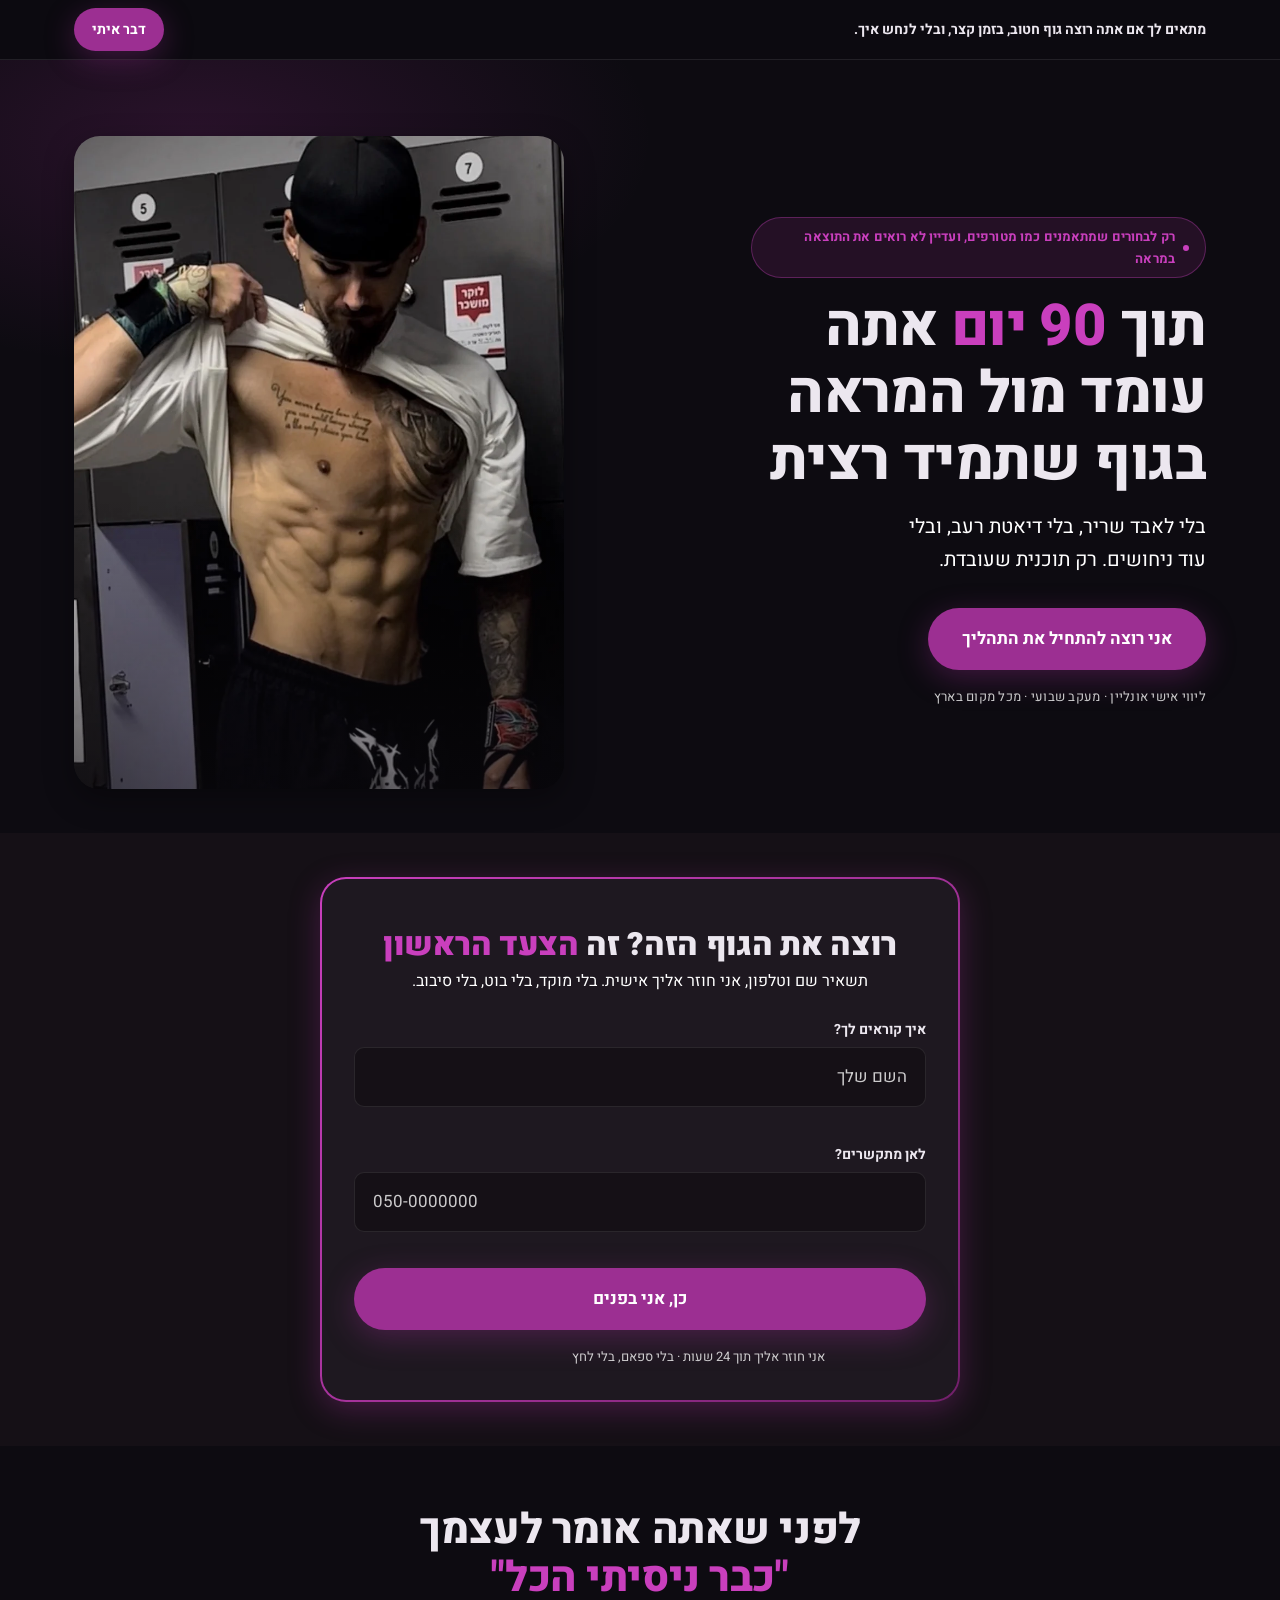
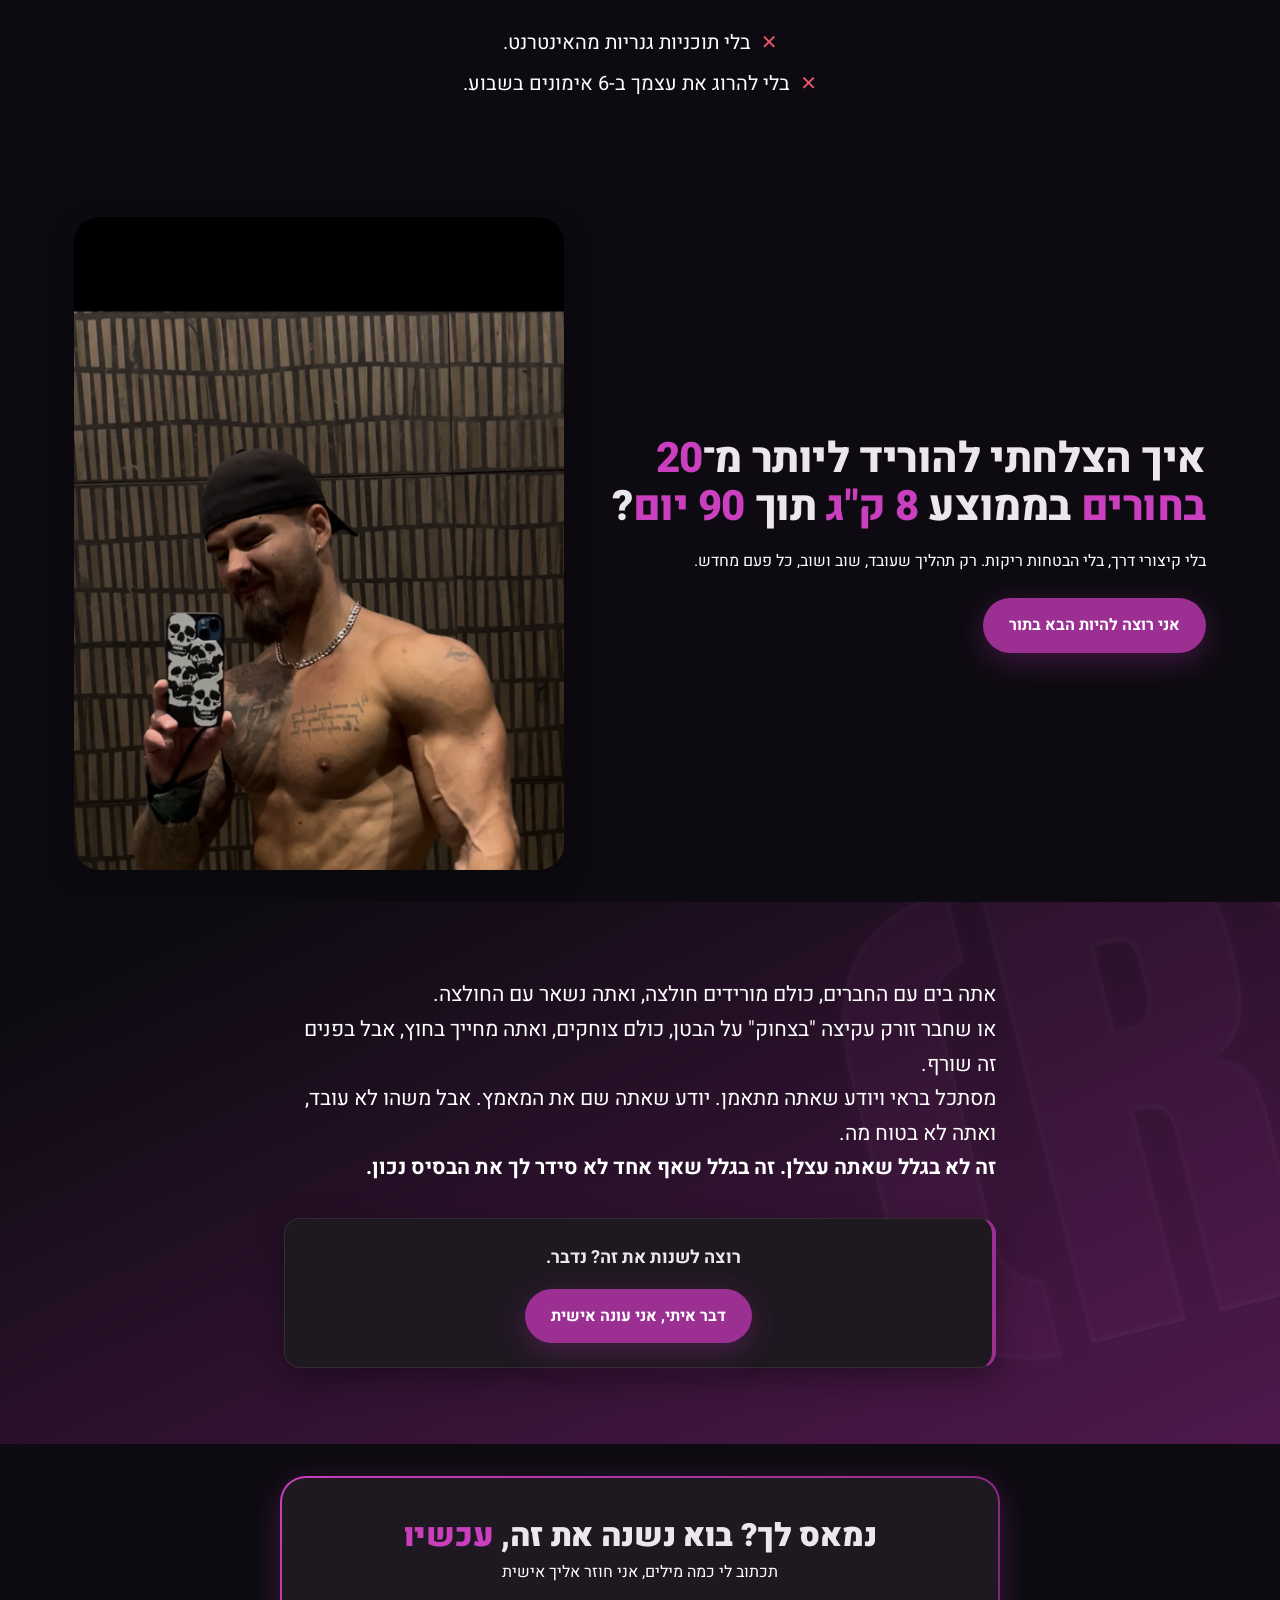
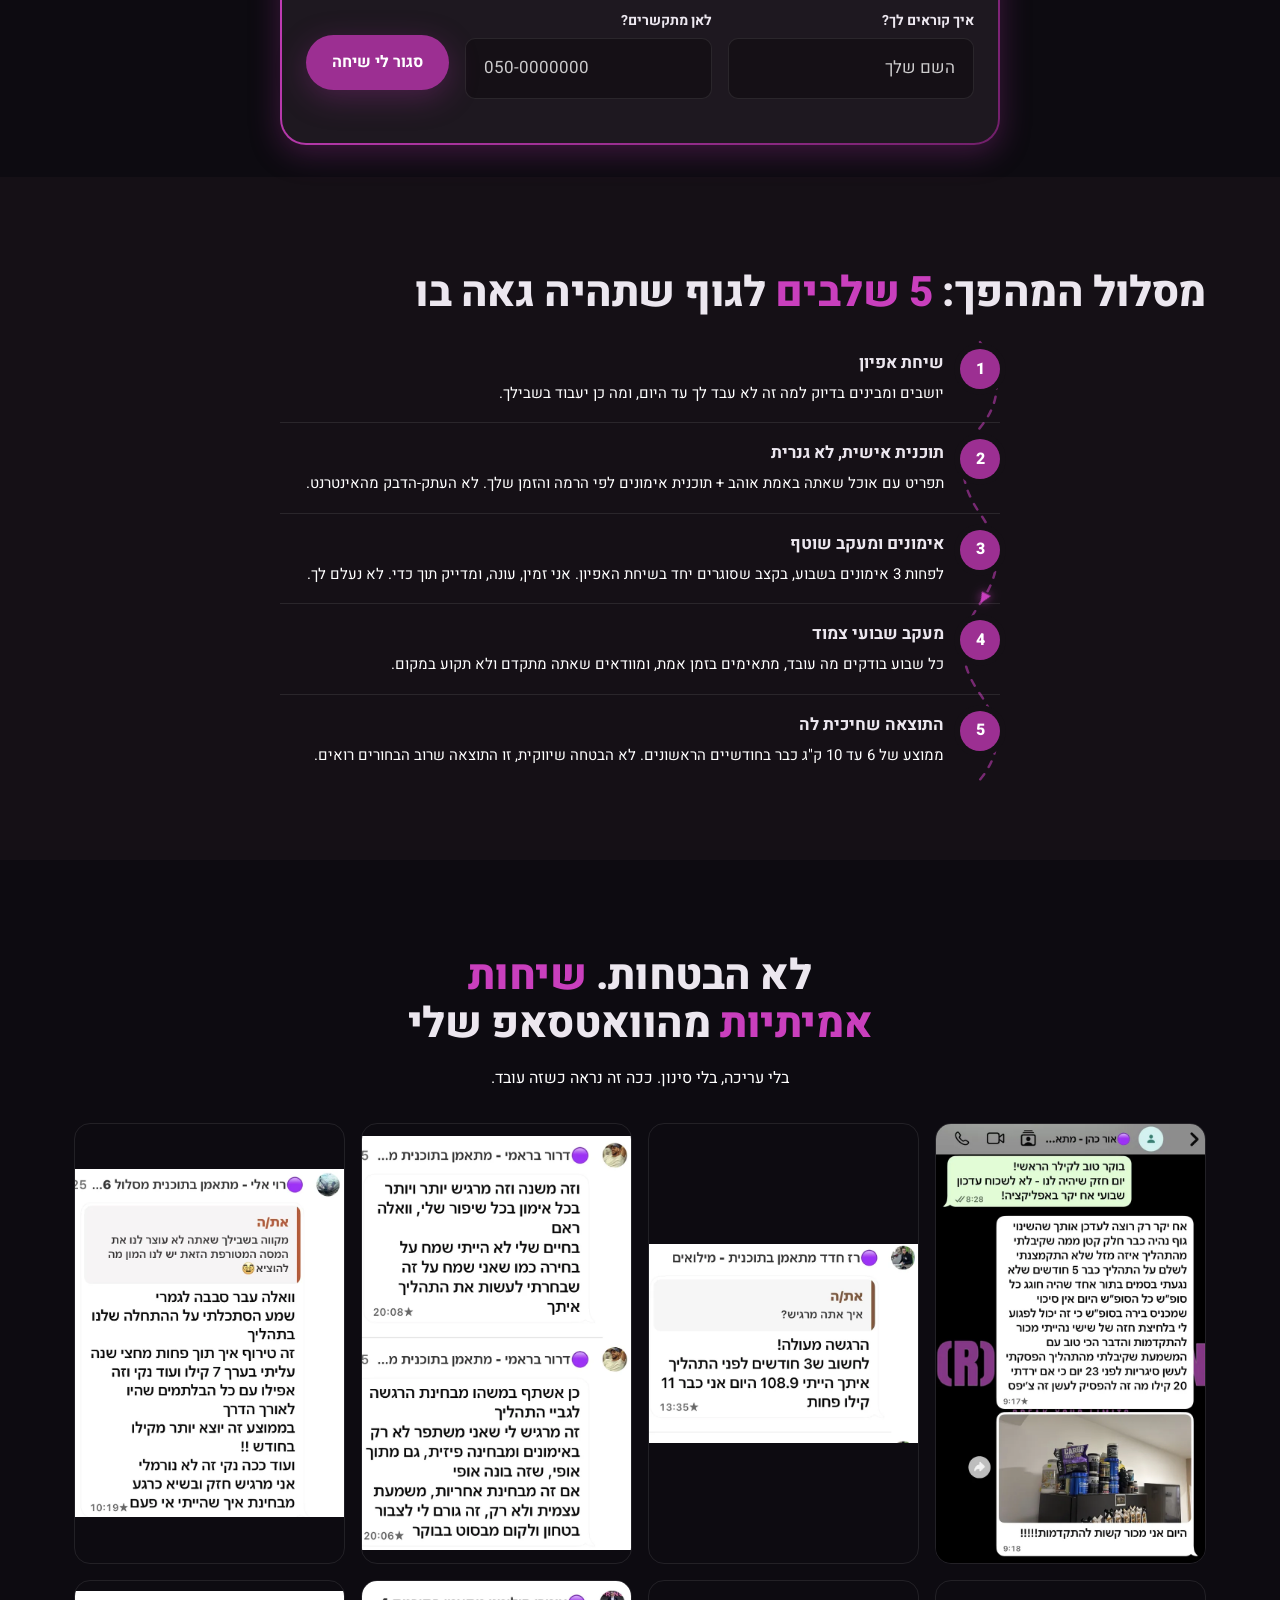
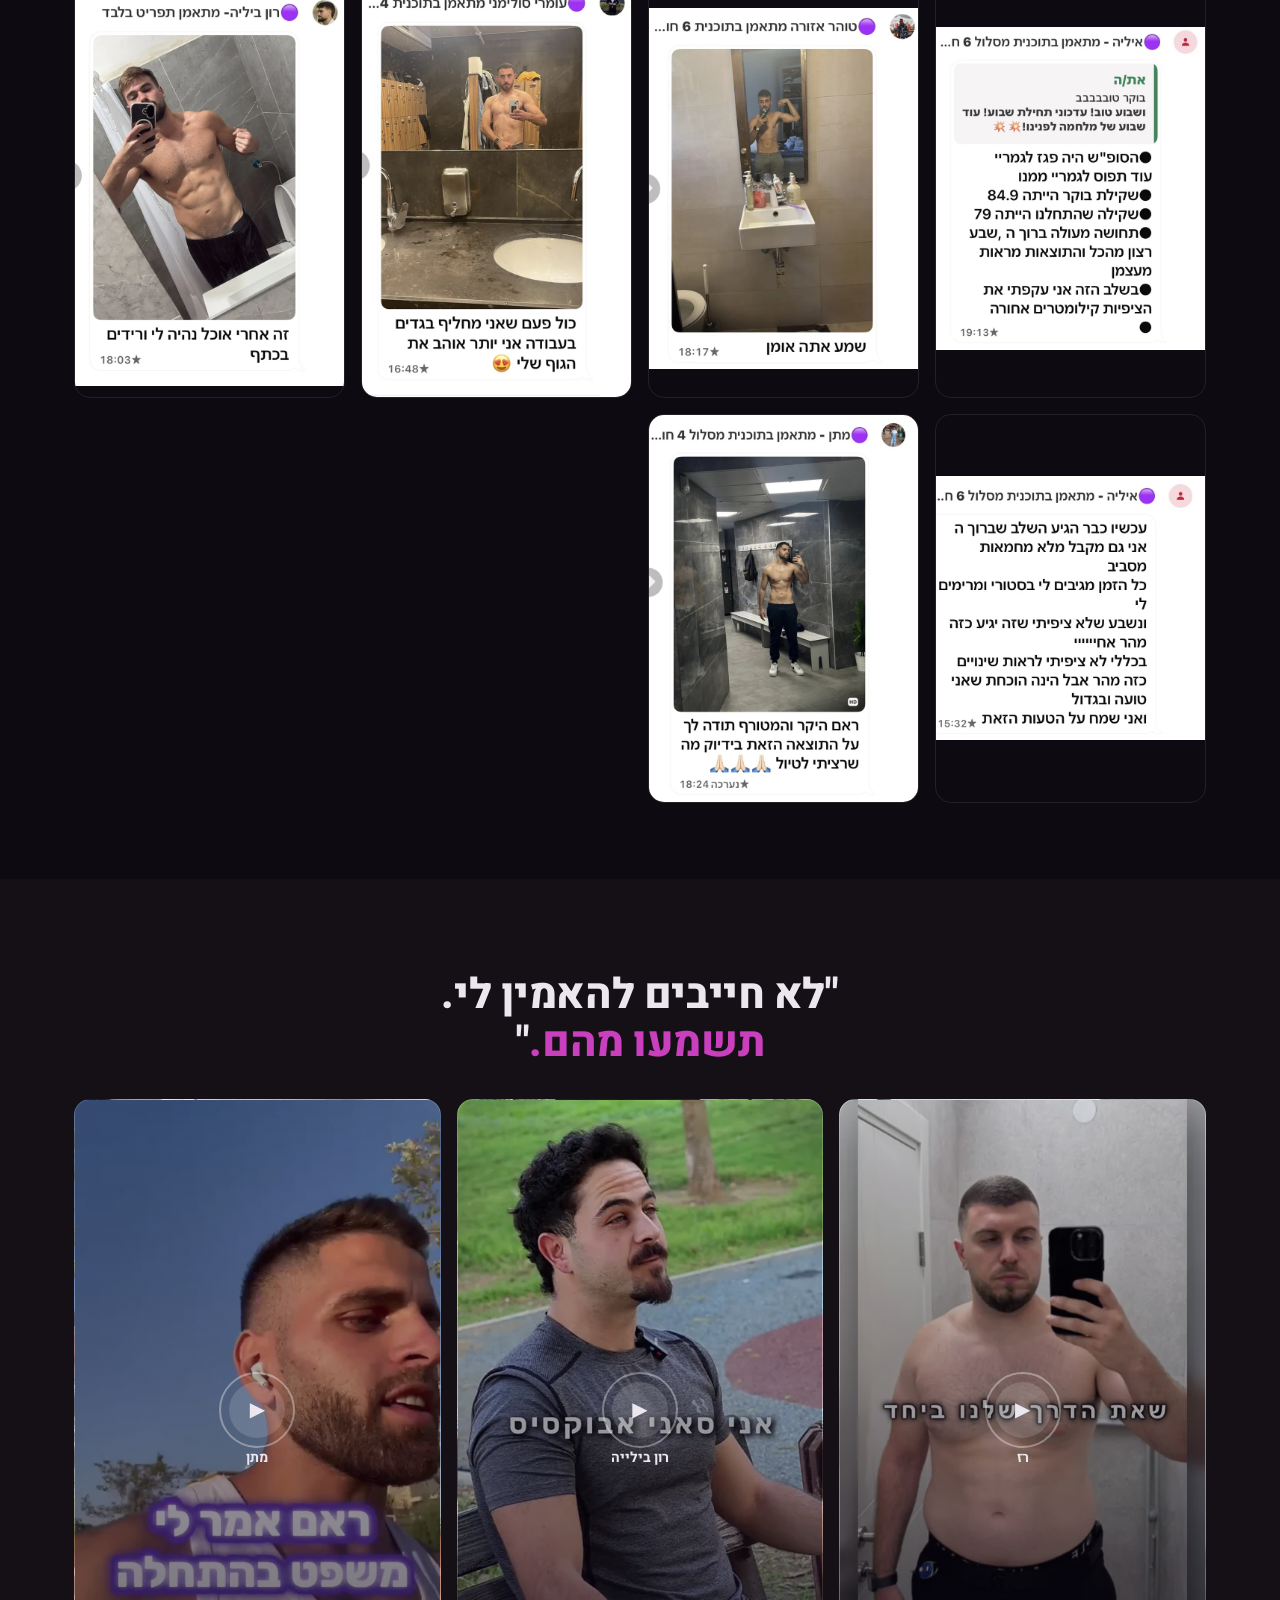
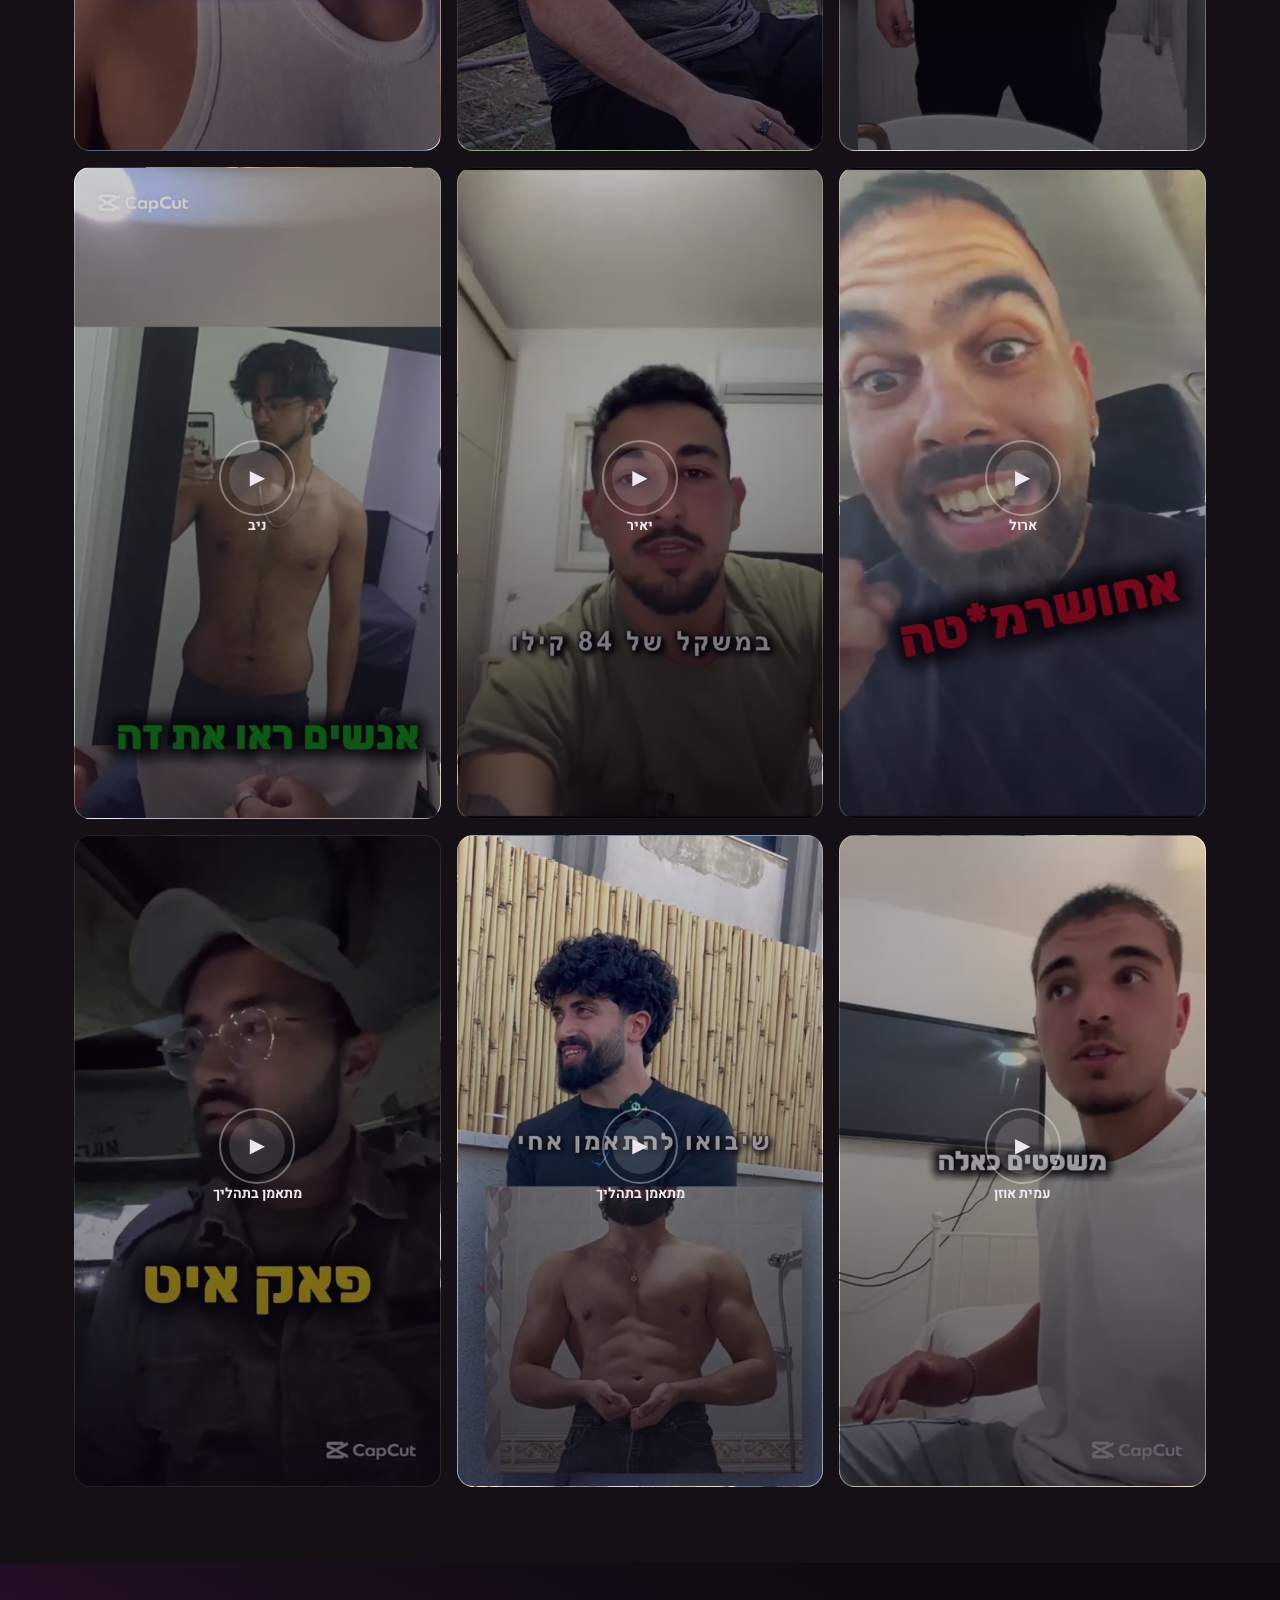
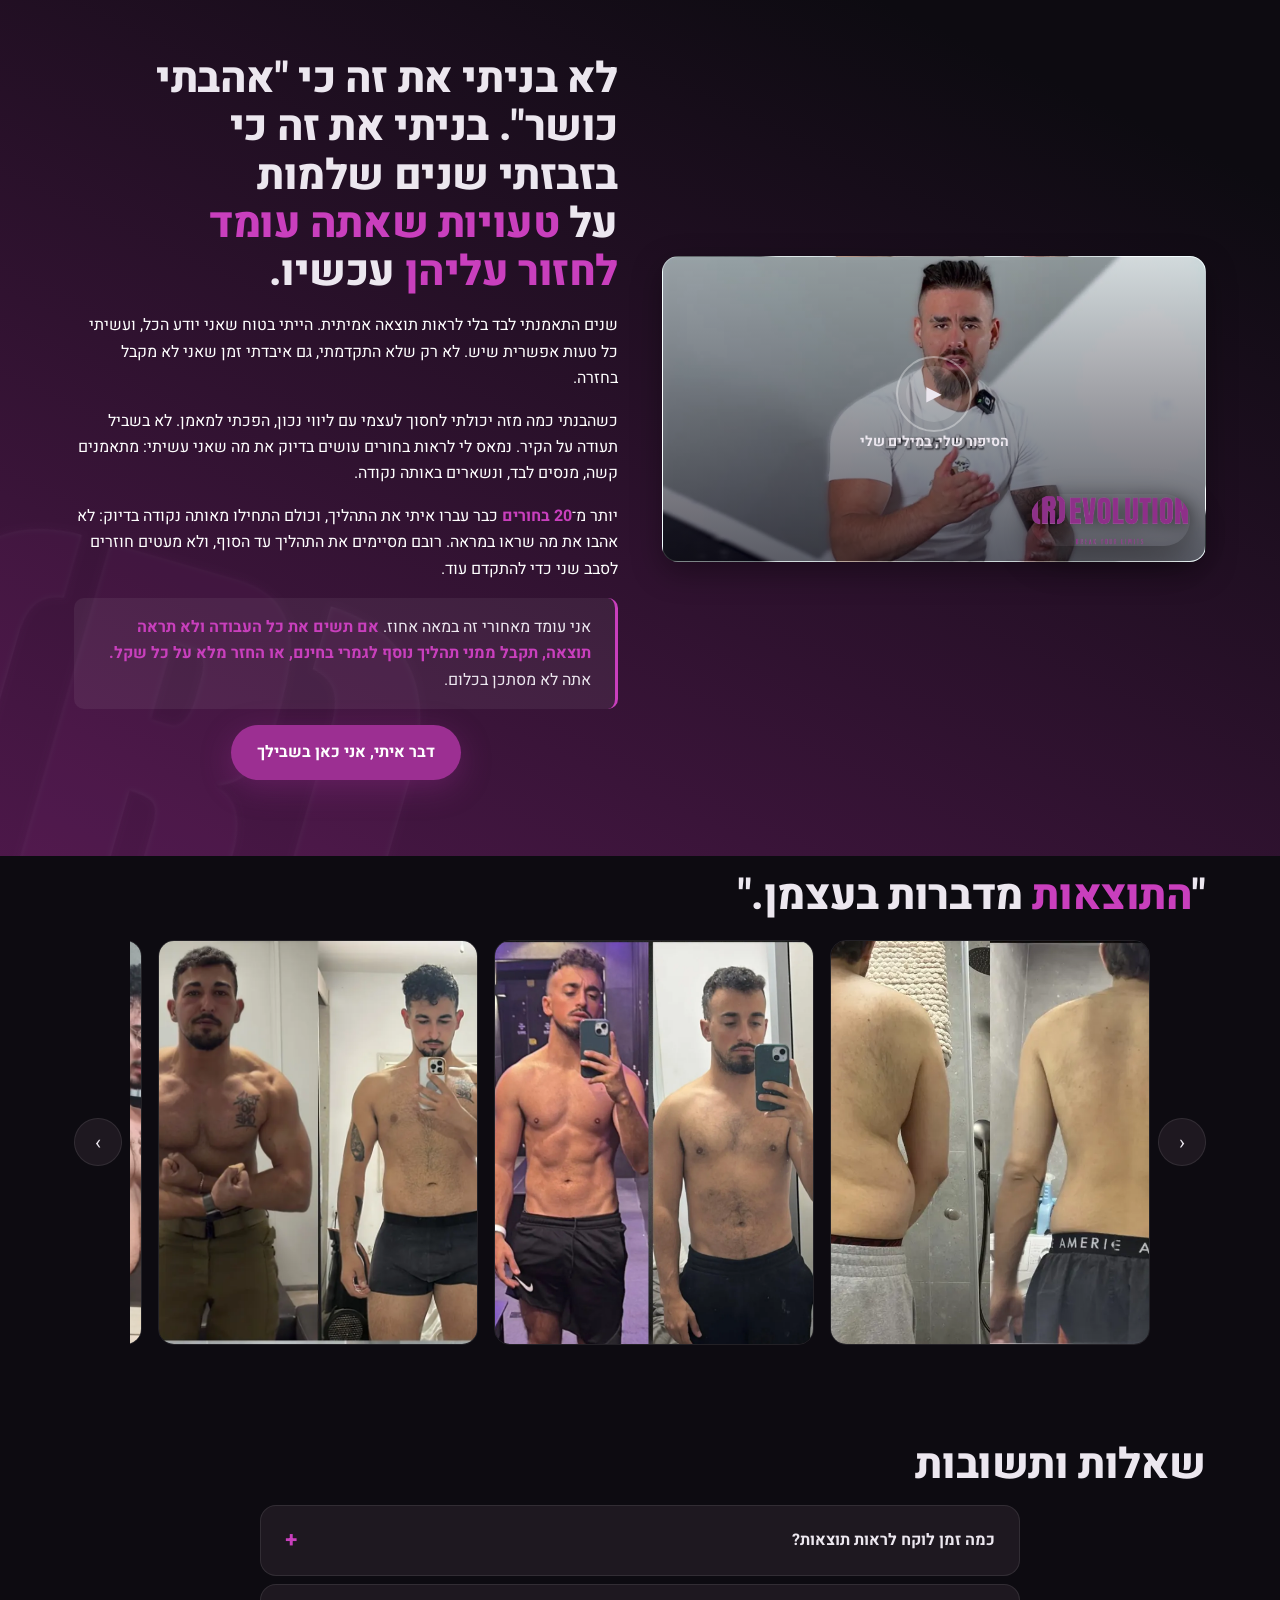
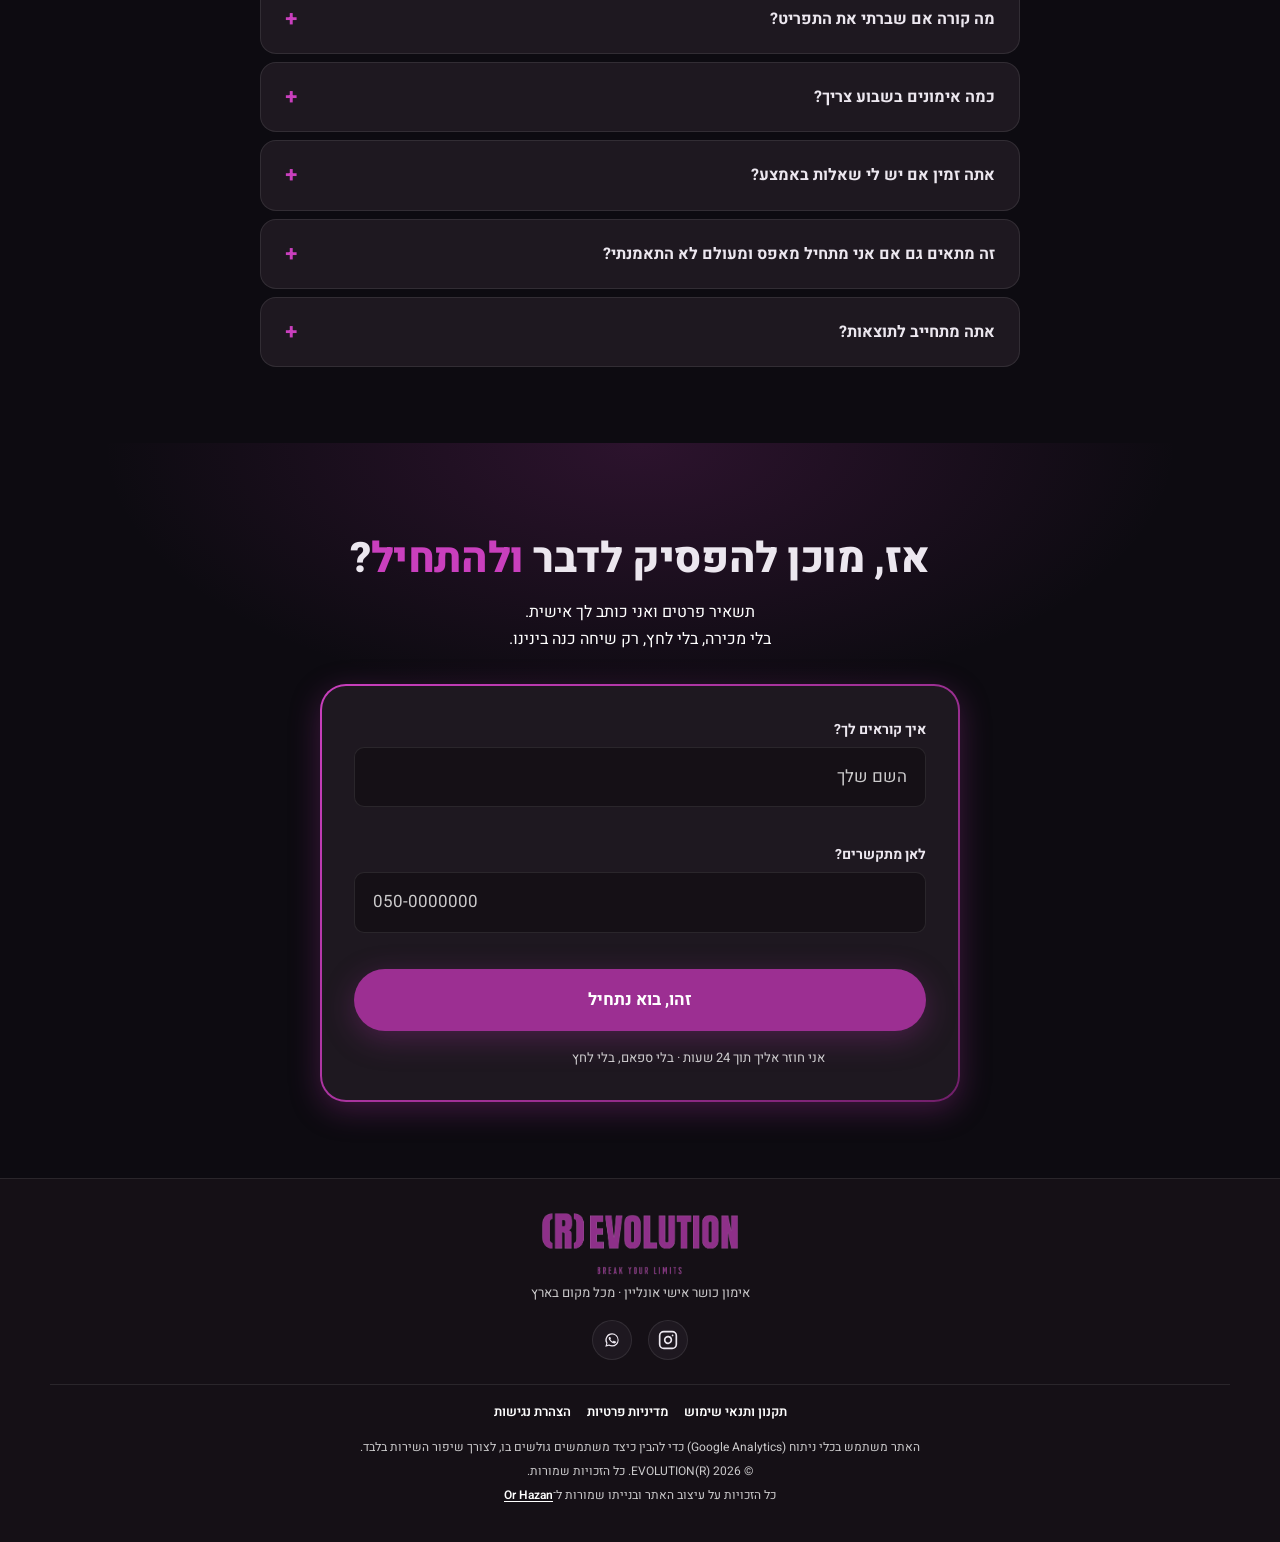
==== index.html @ ac5b2849 "Round 3: fix hero mobile order, de-AI button copy, snake animation - Hero: reverted to headline+bann" ====
<!DOCTYPE html>
<html lang="he" dir="rtl">
<head>
<meta charset="UTF-8">
<script>
  // Some browsers restore the previous scroll position on reload/back-
  // forward navigation, which reads as "the page jumps down on its own"
  // on a long single-page site. Run before first paint so it never
  // becomes visible, and only when there's no intentional #hash.
  if ("scrollRestoration" in history) { history.scrollRestoration = "manual"; }
  if (!location.hash) { window.scrollTo(0, 0); }
</script>
<meta name="viewport" content="width=device-width, initial-scale=1.0">
<title>מאמן כושר אישי אונליין עם ראם | (R)EVOLUTION</title>
<meta name="description" content="תהליך חיטוב אישי תוך 90 יום, אונליין מכל מקום בארץ. בלי דיאטת רעב ובלי לנחש מה לעשות. ליווי שבועי צמוד ומעקב אישי. קבע שיחת היכרות קצרה, בלי עלות.">
<meta name="robots" content="index, follow">
<meta name="theme-color" content="#120f16">

<!-- Open Graph -->
<meta property="og:type" content="website">
<meta property="og:locale" content="he_IL">
<meta property="og:title" content="מאמן כושר אישי אונליין עם ראם | (R)EVOLUTION">
<meta property="og:description" content="תהליך חיטוב אישי תוך 90 יום, בלי לאבד שריר, בלי דיאטת רעב, ובלי לנחש. ליווי שבועי צמוד מכל מקום בארץ.">
<meta property="og:image" content="assets/optimized/og-share.jpg">
<meta name="twitter:card" content="summary_large_image">

<!-- Favicons -->
<link rel="icon" type="image/png" sizes="32x32" href="assets/optimized/icons/favicon-32.png">
<link rel="icon" type="image/png" sizes="16x16" href="assets/optimized/icons/favicon-16.png">
<link rel="apple-touch-icon" sizes="180x180" href="assets/optimized/icons/apple-touch-icon.png">
<link rel="manifest" href="site.webmanifest">

<!-- Fonts -->
<link rel="preconnect" href="https://fonts.googleapis.com">
<link rel="preconnect" href="https://fonts.gstatic.com" crossorigin>
<link href="https://fonts.googleapis.com/css2?family=Heebo:wght@400;500;600;700;800;900&display=swap" rel="stylesheet">

<link rel="preload" as="image" href="assets/optimized/portraits/hero-ram.webp">
<link rel="stylesheet" href="css/style.css">

<!-- Structured data -->
<script type="application/ld+json">
{
  "@context": "https://schema.org",
  "@type": "Service",
  "serviceType": "אימון כושר אישי אונליין",
  "name": "(R)EVOLUTION · Break Your Limits",
  "description": "תהליך אימון וחיטוב אישי אונליין עם ראם. תוכנית תזונה ואימונים מותאמת אישית, מעקב שבועי, ליווי צמוד.",
  "areaServed": "IL",
  "provider": {
    "@type": "Person",
    "name": "ראם",
    "sameAs": "https://instagram.com/yourcoach.reem"
  }
}
</script>
</head>
<body>
<a href="#main" class="skip-link">דלג לתוכן הראשי</a>

<!-- ============ HEADER ============ -->
<header class="site-header" id="top">
  <div class="wrap header-row">
    <p class="header-banner">מתאים לך אם אתה רוצה גוף חטוב, בזמן קצר, ובלי לנחש איך.</p>
    <a href="#lead-form-hero" class="btn btn-accent btn-sm js-cta-scroll">דבר איתי</a>
  </div>
</header>

<main id="main">

  <!-- ============ 1+2. HERO ============ -->
  <section class="hero">
    <div class="wrap hero-grid">
      <div class="hero-copy reveal">
        <p class="hero-banner"><span class="hero-banner-dot" aria-hidden="true"></span>רק לבחורים שמתאמנים כמו מטורפים, ועדיין לא רואים את התוצאה במראה</p>
        <h1 class="hero-title">תוך <span class="accent-text">90 יום</span> אתה עומד מול המראה בגוף שתמיד רצית</h1>
        <p class="hero-sub">בלי לאבד שריר, בלי דיאטת רעב, ובלי עוד ניחושים. רק תוכנית שעובדת.</p>
        <div class="hero-actions">
          <a href="#lead-form-hero" class="btn btn-accent btn-lg js-cta-scroll">אני רוצה להתחיל את התהליך</a>
        </div>
        <p class="hero-trust">ליווי אישי אונליין · מעקב שבועי · מכל מקום בארץ</p>
      </div>
      <div class="hero-media reveal">
        <img src="assets/optimized/portraits/hero-ram.webp" width="1170" height="1193" alt="ראם, מאמן כושר אישי, עומד בביטחון בחדר הלבשה של חדר כושר" fetchpriority="high">
      </div>
    </div>
  </section>

  <!-- CTA FORM #1 — right after the headline -->
  <section class="cta-form-section" id="lead-form-hero-wrap">
    <div class="wrap">
      <form class="lead-form reveal" id="lead-form-hero" novalidate>
        <div class="lead-form-head">
          <h2>רוצה את הגוף הזה? זה <span class="accent-text">הצעד הראשון</span></h2>
          <p>תשאיר שם וטלפון, אני חוזר אליך אישית. בלי מוקד, בלי בוט, בלי סיבוב.</p>
        </div>
        <div class="lead-form-fields">
          <div class="field">
            <label for="name-hero">איך קוראים לך?</label>
            <input id="name-hero" name="name" type="text" autocomplete="name" placeholder="השם שלך" required>
            <span class="field-error" aria-live="polite"></span>
          </div>
          <div class="field">
            <label for="phone-hero">לאן מתקשרים?</label>
            <input id="phone-hero" name="phone" type="tel" inputmode="numeric" autocomplete="tel" placeholder="050-0000000" required>
            <span class="field-error" aria-live="polite"></span>
          </div>
          <button type="submit" class="btn btn-accent btn-lg btn-block">
            <span class="btn-label">כן, אני בפנים</span>
          </button>
        </div>
        <p class="lead-form-note">אני חוזר אליך תוך 24 שעות · בלי ספאם, בלי לחץ</p>
        <p class="lead-form-success" role="status" aria-live="polite" hidden>קיבלתי! נפתח לך וואטסאפ כדי לסגור פרטים אחרונים 🙌</p>
      </form>
    </div>
  </section>

  <!-- ============ 3. BELIEF BREAK ============ -->
  <section class="belief-break">
    <div class="wrap">
      <h2 class="reveal">לפני שאתה אומר לעצמך<br><span class="accent-text">"כבר ניסיתי הכל"</span></h2>
      <ul class="belief-list">
        <li class="reveal"><span class="x-icon" aria-hidden="true">✕</span> בלי תוכניות גנריות מהאינטרנט.</li>
        <li class="reveal"><span class="x-icon" aria-hidden="true">✕</span> בלי להרוג את עצמך ב-6 אימונים בשבוע.</li>
        <li class="reveal"><span class="x-icon" aria-hidden="true">✕</span> ובלי תפריט שמרגיש כמו עונש.</li>
      </ul>
    </div>
  </section>

  <!-- ============ 4. PROOF STAT ============ -->
  <section class="proof-stat">
    <div class="wrap proof-stat-grid">
      <div class="proof-stat-copy reveal">
        <h2>איך הצלחתי להוריד ליותר מ־<span class="accent-text">20 בחורים</span> בממוצע <span class="accent-text">8 ק"ג</span> תוך <span class="accent-text">90 יום</span>?</h2>
        <p class="proof-stat-sub">בלי קיצורי דרך, בלי הבטחות ריקות. רק תהליך שעובד, שוב ושוב, כל פעם מחדש.</p>
        <a href="#lead-form-mid" class="btn btn-accent js-cta-scroll">אני רוצה להיות הבא בתור</a>
      </div>
      <div class="proof-stat-media reveal">
        <img src="assets/optimized/portraits/whoami-ram.webp" width="1100" height="2380" loading="lazy" alt="ראם, מאמן כושר אישי">
      </div>
    </div>
  </section>

  <!-- ============ 5. PAIN ============ -->
  <section class="pain">
    <div class="wrap pain-wrap">
      <p class="pain-text reveal">
        אתה בים עם החברים, כולם מורידים חולצה, ואתה נשאר עם החולצה.<br>
        או שחבר זורק עקיצה "בצחוק" על הבטן, כולם צוחקים, ואתה מחייך בחוץ, אבל בפנים זה שורף.<br>
        מסתכל בראי ויודע שאתה מתאמן. יודע שאתה שם את המאמץ. אבל משהו לא עובד, ואתה לא בטוח מה.<br>
        <strong>זה לא בגלל שאתה עצלן. זה בגלל שאף אחד לא סידר לך את הבסיס נכון.</strong>
      </p>
      <div class="mini-cta reveal">
        <p class="mini-cta-text">רוצה לשנות את זה? נדבר.</p>
        <a href="#lead-form-mid" class="btn btn-accent js-cta-scroll">דבר איתי, אני עונה אישית</a>
      </div>
    </div>
  </section>

  <!-- CTA FORM #2 — mid page, after the pain section -->
  <section class="cta-form-section cta-form-section--compact" id="lead-form-mid-wrap">
    <div class="wrap">
      <form class="lead-form lead-form--compact reveal" id="lead-form-mid" novalidate>
        <div class="lead-form-head">
          <h2>נמאס לך? בוא נשנה את זה, <span class="accent-text">עכשיו</span></h2>
          <p>תכתוב לי כמה מילים, אני חוזר אליך אישית</p>
        </div>
        <div class="lead-form-fields lead-form-fields--inline">
          <div class="field">
            <label for="name-mid">איך קוראים לך?</label>
            <input id="name-mid" name="name" type="text" autocomplete="name" placeholder="השם שלך" required>
            <span class="field-error" aria-live="polite"></span>
          </div>
          <div class="field">
            <label for="phone-mid">לאן מתקשרים?</label>
            <input id="phone-mid" name="phone" type="tel" inputmode="numeric" autocomplete="tel" placeholder="050-0000000" required>
            <span class="field-error" aria-live="polite"></span>
          </div>
          <button type="submit" class="btn btn-accent btn-block">
            <span class="btn-label">סגור לי שיחה</span>
          </button>
        </div>
        <p class="lead-form-success" role="status" aria-live="polite" hidden>קיבלתי! נפתח לך וואטסאפ כדי לסגור פרטים אחרונים 🙌</p>
      </form>
    </div>
  </section>

  <!-- ============ 7. PROCESS ============ -->
  <section class="process" id="process">
    <div class="wrap">
      <h2 class="reveal">מסלול המהפך: <span class="accent-text">5 שלבים</span> לגוף שתהיה גאה בו</h2>
      <div class="steps-wrap">
        <svg class="steps-snake" viewBox="0 0 40 500" preserveAspectRatio="none" aria-hidden="true" focusable="false">
          <path class="steps-snake-path" d="M20,10 C42,45 42,75 20,105 C-2,135 -2,165 20,200 C42,235 42,265 20,300 C-2,335 -2,365 20,400 C42,435 42,465 20,495" />
          <polygon class="steps-snake-arrowhead" points="-6,-5 6,0 -6,5">
            <animateMotion dur="7s" repeatCount="indefinite" rotate="auto"
              path="M20,10 C42,45 42,75 20,105 C-2,135 -2,165 20,200 C42,235 42,265 20,300 C-2,335 -2,365 20,400 C42,435 42,465 20,495" />
          </polygon>
        </svg>
        <ol class="steps">
          <li class="step reveal">
            <span class="step-num">1</span>
            <div class="step-content">
              <strong>שיחת אפיון</strong>
              <span>יושבים ומבינים בדיוק למה זה לא עבד לך עד היום, ומה כן יעבוד בשבילך.</span>
            </div>
          </li>
          <li class="step reveal">
            <span class="step-num">2</span>
            <div class="step-content">
              <strong>תוכנית אישית, לא גנרית</strong>
              <span>תפריט עם אוכל שאתה באמת אוהב + תוכנית אימונים לפי הרמה והזמן שלך. לא העתק-הדבק מהאינטרנט.</span>
            </div>
          </li>
          <li class="step reveal">
            <span class="step-num">3</span>
            <div class="step-content">
              <strong>אימונים ומעקב שוטף</strong>
              <span>לפחות 3 אימונים בשבוע, בקצב שסוגרים יחד בשיחת האפיון. אני זמין, עונה, ומדייק תוך כדי. לא נעלם לך.</span>
            </div>
          </li>
          <li class="step reveal">
            <span class="step-num">4</span>
            <div class="step-content">
              <strong>מעקב שבועי צמוד</strong>
              <span>כל שבוע בודקים מה עובד, מתאימים בזמן אמת, ומוודאים שאתה מתקדם ולא תקוע במקום.</span>
            </div>
          </li>
          <li class="step reveal">
            <span class="step-num">5</span>
            <div class="step-content">
              <strong>התוצאה שחיכית לה</strong>
              <span>ממוצע של 6 עד 10 ק"ג כבר בחודשיים הראשונים. לא הבטחה שיווקית, זו התוצאה שרוב הבחורים רואים.</span>
            </div>
          </li>
        </ol>
      </div>
    </div>
  </section>

  <!-- ============ 8. WHATSAPP TESTIMONIALS ============ -->
  <section class="testimonials" id="testimonials">
    <div class="wrap">
      <h2 class="reveal">לא הבטחות. <span class="accent-text">שיחות אמיתיות</span> מהוואטסאפ שלי</h2>
      <p class="testimonials-sub reveal">בלי עריכה, בלי סינון. ככה זה נראה כשזה עובד.</p>
      <div class="screenshot-grid" id="screenshot-grid">
        <!-- populated identically in markup for progressive enhancement -->
        <button class="screenshot-item reveal" data-caption="אור כהן: -20 ק&quot;ג, הפסיק לעשן">
          <img src="assets/optimized/testimonials/review-01.webp" width="720" height="1174" loading="lazy" alt="צילום מסך ביקורת וואטסאפ מאור כהן">
        </button>
        <button class="screenshot-item reveal" data-caption="רז חדד: -11 ק&quot;ג ב-3 חודשים">
          <img src="assets/optimized/testimonials/review-02.webp" width="720" height="533" loading="lazy" alt="צילום מסך ביקורת וואטסאפ מרז חדד">
        </button>
        <button class="screenshot-item reveal" data-caption="דרור ברעמי">
          <img src="assets/optimized/testimonials/review-03.webp" width="720" height="1109" loading="lazy" alt="צילום מסך ביקורת וואטסאפ מדרור ברעמי">
        </button>
        <button class="screenshot-item reveal" data-caption="רוי אלי: +7 ק&quot;ג מסה נקייה">
          <img src="assets/optimized/testimonials/review-04.webp" width="720" height="931" loading="lazy" alt="צילום מסך ביקורת וואטסאפ מרוי אלי">
        </button>
        <button class="screenshot-item reveal" data-caption="איליה: +6 ק&quot;ג מסה">
          <img src="assets/optimized/testimonials/review-05.webp" width="720" height="866" loading="lazy" alt="צילום מסך ביקורת וואטסאפ מאיליה">
        </button>
        <button class="screenshot-item reveal" data-caption="טוהר אזורה">
          <img src="assets/optimized/testimonials/review-06.webp" width="720" height="966" loading="lazy" alt="צילום מסך ביקורת וואטסאפ מטוהר אזורה">
        </button>
        <button class="screenshot-item reveal" data-caption="עומרי סולימני">
          <img src="assets/optimized/testimonials/review-07.webp" width="720" height="1114" loading="lazy" alt="צילום מסך ביקורת וואטסאפ מעומרי סולימני">
        </button>
        <button class="screenshot-item reveal" data-caption="רון בילייה: ליווי תזונה בלבד">
          <img src="assets/optimized/testimonials/review-08.webp" width="720" height="1056" loading="lazy" alt="צילום מסך ביקורת וואטסאפ מרון בילייה">
        </button>
        <button class="screenshot-item reveal" data-caption="איליה: מחמאות מהסביבה">
          <img src="assets/optimized/testimonials/review-09.webp" width="720" height="707" loading="lazy" alt="צילום מסך ביקורת וואטסאפ נוסף מאיליה">
        </button>
        <button class="screenshot-item reveal" data-caption="מתן">
          <img src="assets/optimized/testimonials/review-10.webp" width="720" height="1036" loading="lazy" alt="צילום מסך ביקורת וואטסאפ ממתן">
        </button>
      </div>
    </div>
  </section>

  <!-- ============ 9. VIDEO TESTIMONIALS ============ -->
  <section class="video-testimonials">
    <div class="wrap">
      <h2 class="reveal">"לא חייבים להאמין לי.<br><span class="accent-text">תשמעו מהם.</span>"</h2>
      <div class="video-grid">
        <button class="video-card reveal" data-src="assets/optimized/videos/raz.mp4" data-name="רז" style="background-image:url('assets/optimized/posters/raz-poster.webp')">
          <span class="video-play" aria-hidden="true">▶</span>
          <span class="video-name">רז</span>
        </button>
        <button class="video-card reveal" data-src="assets/optimized/videos/ron-bilya.mp4" data-name="רון בילייה" style="background-image:url('assets/optimized/posters/ron-bilya-poster.webp')">
          <span class="video-play" aria-hidden="true">▶</span>
          <span class="video-name">רון בילייה</span>
        </button>
        <button class="video-card reveal" data-src="assets/optimized/videos/matan.mp4" data-name="מתן" style="background-image:url('assets/optimized/posters/matan-poster.webp')">
          <span class="video-play" aria-hidden="true">▶</span>
          <span class="video-name">מתן</span>
        </button>
        <button class="video-card reveal" data-src="assets/optimized/videos/erol.mp4" data-name="ארול" style="background-image:url('assets/optimized/posters/erol-poster.webp')">
          <span class="video-play" aria-hidden="true">▶</span>
          <span class="video-name">ארול</span>
        </button>
        <button class="video-card reveal" data-src="assets/optimized/videos/yair.mp4" data-name="יאיר" style="background-image:url('assets/optimized/posters/yair-poster.webp')">
          <span class="video-play" aria-hidden="true">▶</span>
          <span class="video-name">יאיר</span>
        </button>
        <button class="video-card reveal" data-src="assets/optimized/videos/niv.mp4" data-name="ניב" style="background-image:url('assets/optimized/posters/niv-poster.webp')">
          <span class="video-play" aria-hidden="true">▶</span>
          <span class="video-name">ניב</span>
        </button>
        <button class="video-card reveal" data-src="assets/optimized/videos/amit-ozen.mp4" data-name="עמית אוזן" style="background-image:url('assets/optimized/posters/amit-ozen-poster.webp')">
          <span class="video-play" aria-hidden="true">▶</span>
          <span class="video-name">עמית אוזן</span>
        </button>
        <button class="video-card reveal" data-src="assets/optimized/videos/tuvs.mp4" data-name="מתאמן בתהליך" style="background-image:url('assets/optimized/posters/tuvs-poster.webp')">
          <span class="video-play" aria-hidden="true">▶</span>
          <span class="video-name">מתאמן בתהליך</span>
        </button>
        <button class="video-card reveal" data-src="assets/optimized/videos/trainee-1.mp4" data-name="מתאמן בתהליך" style="background-image:url('assets/optimized/posters/trainee-1-poster.webp')">
          <span class="video-play" aria-hidden="true">▶</span>
          <span class="video-name">מתאמן בתהליך</span>
        </button>
      </div>
    </div>
  </section>

  <!-- ============ 10. WHO AM I ============ -->
  <section class="who-am-i">
    <div class="wrap who-grid">
      <div class="who-media reveal">
        <button class="video-card video-card--wide" data-src="assets/optimized/videos/ram-story.mp4" data-name="הסיפור שלי" style="background-image:url('assets/optimized/posters/ram-story-poster.webp')" aria-label="נגן סרטון: ראם מספר את הסיפור שלו">
          <span class="video-play" aria-hidden="true">▶</span>
          <span class="video-name">הסיפור שלי, במילים שלי</span>
        </button>
        <img src="assets/optimized/icons/logo-wordmark.webp" alt="(R)EVOLUTION · Break Your Limits" width="160" height="52" class="who-media-logo">
      </div>
      <div class="who-copy reveal">
        <h2>לא בניתי את זה כי "אהבתי כושר". בניתי את זה כי בזבזתי שנים שלמות על <span class="accent-text">טעויות שאתה עומד לחזור עליהן</span> עכשיו.</h2>
        <p>
          שנים התאמנתי לבד בלי לראות תוצאה אמיתית. הייתי בטוח שאני יודע הכל, ועשיתי כל טעות אפשרית שיש.
          לא רק שלא התקדמתי, גם איבדתי זמן שאני לא מקבל בחזרה.
        </p>
        <p>
          כשהבנתי כמה מזה יכולתי לחסוך לעצמי עם ליווי נכון, הפכתי למאמן. לא בשביל תעודה על הקיר.
          נמאס לי לראות בחורים עושים בדיוק את מה שאני עשיתי: מתאמנים קשה, מנסים לבד, ונשארים באותה נקודה.
        </p>
        <p>
          יותר מ־<strong>20 בחורים</strong> כבר עברו איתי את התהליך, וכולם התחילו מאותה נקודה בדיוק: לא אהבו
          את מה שראו במראה. רובם מסיימים את התהליך עד הסוף, ולא מעטים חוזרים לסבב שני כדי להתקדם עוד.
        </p>
        <p class="who-guarantee">
          אני עומד מאחורי זה במאה אחוז. <strong>אם תשים את כל העבודה ולא תראה תוצאה, תקבל ממני תהליך נוסף
          לגמרי בחינם, או החזר מלא על כל שקל.</strong> אתה לא מסתכן בכלום.
        </p>
        <a href="#lead-form-final" class="btn btn-accent js-cta-scroll">דבר איתי, אני כאן בשבילך</a>
      </div>
    </div>
  </section>

  <!-- ============ 11. BEFORE / AFTER ============ -->
  <section class="before-after" id="before-after">
    <div class="wrap">
      <h2 class="reveal">"<span class="accent-text">התוצאות</span> מדברות בעצמן."</h2>
      <div class="carousel reveal">
        <button class="carousel-btn carousel-btn--prev" id="ba-prev" aria-label="התמונה הקודמת">‹</button>
        <div class="carousel-track" id="ba-grid">
          <button class="ba-item" data-caption="תוצאה אמיתית מהתהליך">
            <img src="assets/optimized/before-after/transform-01.webp" width="1000" height="677" loading="lazy" alt="תמונת לפני ואחרי אמיתית של מתאמן בתהליך עם ראם">
          </button>
          <button class="ba-item" data-caption="תוצאה אמיתית מהתהליך">
            <img src="assets/optimized/before-after/transform-02.webp" width="1000" height="1268" loading="lazy" alt="תמונת לפני ואחרי אמיתית של מתאמן בתהליך עם ראם">
          </button>
          <button class="ba-item" data-caption="תוצאה אמיתית מהתהליך">
            <img src="assets/optimized/before-after/transform-03.webp" width="1000" height="896" loading="lazy" alt="תמונת לפני ואחרי אמיתית של מתאמן בתהליך עם ראם">
          </button>
          <button class="ba-item" data-caption="תוצאה אמיתית מהתהליך">
            <img src="assets/optimized/before-after/transform-04.webp" width="1000" height="874" loading="lazy" alt="תמונת לפני ואחרי אמיתית של מתאמן בתהליך עם ראם">
          </button>
          <button class="ba-item" data-caption="תוצאה אמיתית מהתהליך">
            <img src="assets/optimized/before-after/transform-05.webp" width="1000" height="1230" loading="lazy" alt="תמונת לפני ואחרי אמיתית של מתאמן בתהליך עם ראם">
          </button>
          <button class="ba-item" data-caption="תוצאה אמיתית מהתהליך">
            <img src="assets/optimized/before-after/transform-06.webp" width="1000" height="882" loading="lazy" alt="תמונת לפני ואחרי אמיתית של מתאמן בתהליך עם ראם">
          </button>
          <button class="ba-item" data-caption="תוצאה אמיתית מהתהליך">
            <img src="assets/optimized/before-after/transform-07.webp" width="1000" height="1185" loading="lazy" alt="תמונת לפני ואחרי אמיתית של מתאמן בתהליך עם ראם, פרטי הפנים טושטשו לבקשת המתאמן">
          </button>
          <button class="ba-item" data-caption="תוצאה אמיתית מהתהליך">
            <img src="assets/optimized/before-after/transform-08.webp" width="1000" height="1111" loading="lazy" alt="תמונת לפני ואחרי אמיתית של מתאמן בתהליך עם ראם">
          </button>
          <button class="ba-item" data-caption="תוצאה אמיתית מהתהליך">
            <img src="assets/optimized/before-after/transform-09.webp" width="1000" height="927" loading="lazy" alt="תמונת לפני ואחרי אמיתית של מתאמן בתהליך עם ראם">
          </button>
          <button class="ba-item" data-caption="תוצאה אמיתית מהתהליך">
            <img src="assets/optimized/before-after/transform-10.webp" width="1000" height="882" loading="lazy" alt="תמונת לפני ואחרי אמיתית של מתאמן בתהליך עם ראם">
          </button>
          <button class="ba-item" data-caption="תוצאה אמיתית מהתהליך">
            <img src="assets/optimized/before-after/transform-11.webp" width="1000" height="892" loading="lazy" alt="תמונת לפני ואחרי אמיתית של מתאמן בתהליך עם ראם">
          </button>
          <button class="ba-item" data-caption="תוצאה אמיתית מהתהליך">
            <img src="assets/optimized/before-after/transform-12.webp" width="1000" height="885" loading="lazy" alt="תמונת לפני ואחרי אמיתית של מתאמן בתהליך עם ראם">
          </button>
          <button class="ba-item" data-caption="תוצאה אמיתית מהתהליך">
            <img src="assets/optimized/before-after/transform-13.webp" width="1000" height="886" loading="lazy" alt="תמונת לפני ואחרי אמיתית של מתאמן בתהליך עם ראם">
          </button>
          <button class="ba-item" data-caption="באמצע התהליך">
            <img src="assets/optimized/before-after/transform-14.webp" width="1000" height="918" loading="lazy" alt="תמונת לפני ואחרי אמיתית של מתאמן באמצע התהליך עם ראם">
          </button>
          <button class="ba-item" data-caption="תוצאה אמיתית מהתהליך">
            <img src="assets/optimized/before-after/transform-15.webp" width="1000" height="952" loading="lazy" alt="תמונת לפני ואחרי אמיתית של מתאמן בתהליך עם ראם">
          </button>
          <button class="ba-item" data-caption="תוצאה אמיתית מהתהליך">
            <img src="assets/optimized/before-after/transform-16.webp" width="1000" height="920" loading="lazy" alt="תמונת לפני ואחרי אמיתית של מתאמן בתהליך עם ראם">
          </button>
          <button class="ba-item" data-caption="תוצאה אמיתית מהתהליך">
            <img src="assets/optimized/before-after/transform-17.webp" width="1000" height="885" loading="lazy" alt="תמונת לפני ואחרי אמיתית של מתאמן בתהליך עם ראם">
          </button>
          <button class="ba-item" data-caption="תוצאה אמיתית מהתהליך">
            <img src="assets/optimized/before-after/transform-18.webp" width="1000" height="888" loading="lazy" alt="תמונת לפני ואחרי אמיתית של מתאמן בתהליך עם ראם">
          </button>
        </div>
        <button class="carousel-btn carousel-btn--next" id="ba-next" aria-label="התמונה הבאה">›</button>
      </div>
    </div>
  </section>

  <!-- ============ 12. FAQ ============ -->
  <section class="faq" id="faq">
    <div class="wrap">
      <h2 class="reveal">שאלות ותשובות</h2>
      <div class="faq-list">
        <details class="faq-item reveal">
          <summary>כמה זמן לוקח לראות תוצאות?</summary>
          <p>רוב המתאמנים מתחילים לראות שינוי כבר בחודש הראשון, בעיקר באנרגיה ובמשקל. שינוי ויזואלי ברור מגיע בדרך כלל בחודשיים הראשונים, תלוי בנקודת הפתיחה.</p>
        </details>
        <details class="faq-item reveal">
          <summary>מה קורה אם שברתי את התפריט?</summary>
          <p>זה קורה לכולם, וזה חלק מהתהליך. לא מענישים ולא מתחילים מהתחלה, מבינים למה זה קרה ומתאימים. התפריט בנוי להיות גמיש מלכתחילה.</p>
        </details>
        <details class="faq-item reveal">
          <summary>כמה אימונים בשבוע צריך?</summary>
          <p>המינימום הוא 3 אימונים בשבוע. הכמות המדויקת נקבעת יחד איתך בשיחת האפיון, לפי מה שאתה צריך ולפי סדר היום האמיתי שלך, לא לפי סדר יום אידיאלי שאין לך.</p>
        </details>
        <details class="faq-item reveal">
          <summary>אתה זמין אם יש לי שאלות באמצע?</summary>
          <p>כן. שולח הודעה ומקבל תשובה, לא נעלם עליך. זה אחד הדברים שמתאמנים מציינים שהכי שינה להם את החוויה.</p>
        </details>
        <details class="faq-item reveal">
          <summary>זה מתאים גם אם אני מתחיל מאפס ומעולם לא התאמנתי?</summary>
          <p>בדיוק בשבילך. התוכנית מתחילה מהרמה שלך, לא מרמה של מישהו שמתאמן שנים. שבוע ראשון בכוונה קל יותר, כדי שתיכנס לריתמוס נכון.</p>
        </details>
        <details class="faq-item reveal">
          <summary>אתה מתחייב לתוצאות?</summary>
          <p>כן, ולא סתם מילים: אם אתה שם את כל העבודה ולא רואה תוצאה, אתה מקבל ממני תהליך נוסף לגמרי בחינם, או שאתה מקבל בחזרה כל שקל ששילמת. אני שם זמינות מלאה, מעקב שבועי, והתאמה של התוכנית כל הדרך. הצד שלך הוא לבוא עם הראש בפנים, הצד שלי הוא לדאוג שזה יעבוד. אני עומד מאחורי זה.</p>
        </details>
      </div>
    </div>
  </section>

  <!-- ============ FINAL CTA ============ -->
  <section class="final-cta" id="lead-form-final-wrap">
    <div class="wrap">
      <div class="final-cta-head reveal">
        <h2>אז, מוכן להפסיק לדבר <span class="accent-text">ולהתחיל</span>?</h2>
        <p>תשאיר פרטים ואני כותב לך אישית.<br>בלי מכירה, בלי לחץ, רק שיחה כנה בינינו.</p>
      </div>
      <form class="lead-form lead-form--final reveal" id="lead-form-final" novalidate>
        <div class="lead-form-fields">
          <div class="field">
            <label for="name-final">איך קוראים לך?</label>
            <input id="name-final" name="name" type="text" autocomplete="name" placeholder="השם שלך" required>
            <span class="field-error" aria-live="polite"></span>
          </div>
          <div class="field">
            <label for="phone-final">לאן מתקשרים?</label>
            <input id="phone-final" name="phone" type="tel" inputmode="numeric" autocomplete="tel" placeholder="050-0000000" required>
            <span class="field-error" aria-live="polite"></span>
          </div>
          <button type="submit" class="btn btn-accent btn-lg btn-block">
            <span class="btn-label">זהו, בוא נתחיל</span>
          </button>
        </div>
        <p class="lead-form-note">אני חוזר אליך תוך 24 שעות · בלי ספאם, בלי לחץ</p>
        <p class="lead-form-success" role="status" aria-live="polite" hidden>קיבלתי! נפתח לך וואטסאפ כדי לסגור פרטים אחרונים 🙌</p>
      </form>
    </div>
  </section>

</main>

<!-- ============ FOOTER ============ -->
<footer class="site-footer">
  <div class="wrap footer-grid">
    <div class="footer-brand">
      <img src="assets/optimized/icons/logo-wordmark.webp" alt="(R)EVOLUTION · Break Your Limits" width="200" height="65">
      <p>אימון כושר אישי אונליין · מכל מקום בארץ</p>
    </div>
    <div class="footer-links">
      <a href="https://instagram.com/yourcoach.reem" target="_blank" rel="noopener noreferrer" class="footer-icon-link js-track-contact" data-contact-type="instagram" aria-label="אינסטגרם של ראם">
        <svg viewBox="0 0 24 24" width="20" height="20" fill="none" stroke="currentColor" stroke-width="2" stroke-linecap="round" stroke-linejoin="round" aria-hidden="true">
          <rect x="2" y="2" width="20" height="20" rx="5"/>
          <path d="M16 11.37A4 4 0 1 1 12.63 8 4 4 0 0 1 16 11.37z"/>
          <line x1="17.5" y1="6.5" x2="17.51" y2="6.5"/>
        </svg>
      </a>
      <a href="#" class="footer-icon-link js-whatsapp-link js-track-contact" data-contact-type="whatsapp" aria-label="וואטסאפ">
        <svg viewBox="0 0 24 24" width="20" height="20" fill="currentColor" aria-hidden="true">
          <path d="M17.6 6.32A7.85 7.85 0 0 0 12.05 4a7.94 7.94 0 0 0-6.9 11.9L4 20l4.2-1.1a7.9 7.9 0 0 0 3.85 1h0a7.94 7.94 0 0 0 7.94-7.94 7.85 7.85 0 0 0-2.35-5.58zM12.05 18.4h0a6.6 6.6 0 0 1-3.36-.92l-.24-.14-2.5.66.67-2.44-.16-.25a6.6 6.6 0 1 1 12.28-3.4 6.56 6.56 0 0 1-6.69 6.5zm3.6-4.93c-.2-.1-1.17-.58-1.35-.64s-.32-.1-.45.1-.5.64-.62.77-.23.15-.43.05a5.4 5.4 0 0 1-1.6-.98 5.9 5.9 0 0 1-1.1-1.36c-.12-.2 0-.3.1-.4l.28-.32a1.3 1.3 0 0 0 .18-.3.35.35 0 0 0 0-.32c0-.1-.45-1.07-.6-1.47s-.32-.33-.44-.33h-.38a.72.72 0 0 0-.52.24 2.2 2.2 0 0 0-.68 1.63c0 .96.7 1.9.8 2a10 10 0 0 0 3.8 3.4c.53.23.94.36 1.26.46.53.17 1 .15 1.38.09.42-.06 1.3-.53 1.48-1.05s.18-.95.13-1.05-.18-.16-.38-.26z"/>
        </svg>
      </a>
    </div>
  </div>
  <div class="wrap footer-legal">
    <nav class="footer-legal-links" aria-label="מידע משפטי">
      <a href="terms.html">תקנון ותנאי שימוש</a>
      <a href="privacy.html">מדיניות פרטיות</a>
      <a href="accessibility.html">הצהרת נגישות</a>
    </nav>
    <p>האתר משתמש בכלי ניתוח (Google Analytics) כדי להבין כיצד משתמשים גולשים בו, לצורך שיפור השירות בלבד.</p>
    <p>&copy; <span id="year"></span> (R)EVOLUTION. כל הזכויות שמורות.</p>
    <p class="footer-copyright">כל הזכויות על עיצוב האתר ובנייתו שמורות ל־<a href="http://www.orhazan.dev" target="_blank" rel="noopener noreferrer">Or Hazan</a></p>
  </div>
</footer>

<!-- Lightbox -->
<div class="lightbox" id="lightbox" hidden>
  <button class="lightbox-close" id="lightbox-close" aria-label="סגור תצוגה מוגדלת">✕</button>
  <figure class="lightbox-figure">
    <img id="lightbox-img" src="" alt="">
    <figcaption id="lightbox-caption"></figcaption>
  </figure>
</div>

<!-- UserWay accessibility widget — color matched to brand accent. Position is
     handled responsively in js/main.js (bottom-left desktop / bottom-right
     mobile, next to the sticky WhatsApp button). -->
<script>
  window._userway_config = { color: "#9c2f92" };
</script>
<script src="https://cdn.userway.org/widget.js" data-account="9vx3QMkjHJ"></script>

<!-- GSAP -->
<script src="https://cdnjs.cloudflare.com/ajax/libs/gsap/3.12.5/gsap.min.js" defer></script>
<script src="https://cdnjs.cloudflare.com/ajax/libs/gsap/3.12.5/ScrollTrigger.min.js" defer></script>

<!-- GA4 (placeholder — replace G-XXXXXXX with the real Measurement ID before launch) -->
<script async src="https://www.googletagmanager.com/gtag/js?id=G-XXXXXXX"></script>
<script>
  window.dataLayer = window.dataLayer || [];
  function gtag(){dataLayer.push(arguments);}
  gtag('js', new Date());
  gtag('config', 'G-XXXXXXX');
</script>

<script src="js/main.js" defer></script>
</body>
</html>
---- css/style.css ----
/* ==========================================================================
   (R)EVOLUTION — Ram · Landing Page
   Design system: dark ink base (60), bold accent-wash sections (30), electric
   magenta brand accent (10) — 60-30-10 rule. See color-systems skill.
   ========================================================================== */

:root {
  /* --- Brand palette (sampled from Ram's real logo files) --- */
  --accent: #9c2f92;
  --accent-bright: #c93fbd;
  --accent-dark: #711f6a;
  --accent-ink: #fdf4fc;

  /* --- Ink / neutral scale (warm-tinted dark, not pure black) --- */
  --ink-950: #0d0b11;
  --ink-900: #151016;
  --ink-800: #1e1820;
  --ink-700: #2c2530;
  --ink-500: rgba(255,255,255,0.78);
  --ink-300: #ffffff;
  --ink-100: #ece7ef;

  --border-dark: rgba(255,255,255,0.09);
  --border-light: rgba(20,10,20,0.09);

  --shadow-sm: 0 1px 3px rgba(0,0,0,0.35);
  --shadow-md: 0 10px 30px rgba(0,0,0,0.35);
  --shadow-glow: 0 8px 30px rgba(156,47,146,0.35);

  --radius-sm: 10px;
  --radius-md: 16px;
  --radius-lg: 26px;
  --radius-pill: 999px;

  --space-1: 4px;
  --space-2: 8px;
  --space-3: 16px;
  --space-4: 24px;
  --space-5: 32px;
  --space-6: 44px;
  --space-7: 76px;

  --font: 'Heebo', system-ui, -apple-system, 'Segoe UI', sans-serif;
  --max-w: 1180px;
  --ease: cubic-bezier(.22,.61,.36,1);
}

*, *::before, *::after { box-sizing: border-box; margin: 0; padding: 0; }

html { scroll-behavior: smooth; }

body {
  font-family: var(--font);
  background: var(--ink-950);
  color: var(--ink-100);
  line-height: 1.65;
  direction: rtl;
  -webkit-font-smoothing: antialiased;
}

img { display: block; max-width: 100%; height: auto; }
ul, ol { list-style: none; }
a { color: inherit; text-decoration: none; }
button { font: inherit; color: inherit; background: none; border: none; cursor: pointer; }

.wrap {
  max-width: var(--max-w);
  margin-inline: auto;
  padding-inline: var(--space-4);
}

.accent-text { color: var(--accent-bright); }

.eyebrow {
  font-size: 13px;
  font-weight: 700;
  letter-spacing: 0.08em;
  color: var(--accent-bright);
  text-transform: uppercase;
  margin-bottom: var(--space-2);
}

h1, h2, h3 { font-weight: 800; letter-spacing: -0.01em; line-height: 1.15; text-wrap: balance; }
h2 { font-size: clamp(28px, 4vw, 42px); margin-top: var(--space-3); margin-bottom: var(--space-3); }
h3 { font-size: clamp(20px, 2.5vw, 26px); }
p { max-width: 65ch; }
.eyebrow, .hero-sub, .lead-form-head p, .mini-cta-text, .final-cta-head p, .proof-stat-sub, .testimonials-sub { text-wrap: balance; }

/* Skip link */
.skip-link {
  position: absolute; right: -999px; top: 0; z-index: 1000;
  background: var(--accent); color: #fff; padding: 12px 20px; border-radius: 0 0 0 12px;
}
.skip-link:focus { right: 0; }

:focus-visible {
  outline: 2px solid var(--accent-bright);
  outline-offset: 3px;
  border-radius: 4px;
}

@media (prefers-reduced-motion: reduce) {
  *, *::before, *::after {
    animation-duration: 0.01ms !important;
    transition-duration: 0.01ms !important;
    scroll-behavior: auto !important;
  }
}

/* ---------------------------------- Buttons ---------------------------------- */
.btn {
  display: inline-flex; align-items: center; justify-content: center; gap: 8px;
  padding: 14px 26px;
  border-radius: var(--radius-pill);
  font-weight: 700;
  font-size: 16px;
  transition: transform .2s var(--ease), box-shadow .2s var(--ease), background-color .2s var(--ease);
  white-space: nowrap;
}
.btn-accent {
  background: var(--accent);
  color: #fff;
  box-shadow: var(--shadow-glow);
  animation: btn-accent-pulse 2.6s ease-in-out infinite;
}
.btn-accent:hover { background: var(--accent-bright); transform: translateY(-2px); animation: none; }
@keyframes btn-accent-pulse {
  0%, 100% { box-shadow: 0 8px 30px rgba(156,47,146,0.35); }
  50% { box-shadow: 0 8px 34px rgba(156,47,146,0.6); }
}
.btn-ghost {
  background: transparent;
  color: var(--ink-100);
  border: 1px solid var(--border-dark);
}
.btn-ghost:hover { background: rgba(255,255,255,0.06); }
.btn-lg { padding: 17px 34px; font-size: 17px; }
.btn-sm { padding: 10px 18px; font-size: 14px; }
.btn-block { width: 100%; }
.btn:active { transform: scale(0.98); }

/* ---------------------------------- Header ---------------------------------- */
.site-header {
  position: sticky; top: 0; z-index: 500;
  background: rgba(13,11,17,0.85);
  backdrop-filter: blur(10px);
  border-bottom: 1px solid var(--border-dark);
}
.header-row {
  display: flex; align-items: center; justify-content: space-between; gap: var(--space-3);
  padding-block: var(--space-2);
}
.header-banner {
  font-size: 14px; font-weight: 700; color: var(--ink-100);
  max-width: 46ch;
}
.brand-logo { height: 34px; width: auto; }

/* ---------------------------------- Hero ---------------------------------- */
.hero {
  position: relative;
  padding-block: var(--space-7) var(--space-6);
  background:
    radial-gradient(60% 50% at 15% 10%, rgba(156,47,146,0.20), transparent 60%),
    var(--ink-950);
  overflow: hidden;
}
.hero-grid {
  display: grid;
  grid-template-columns: 1.1fr 0.9fr;
  gap: var(--space-6);
  align-items: center;
}
.hero-banner {
  display: inline-flex; align-items: center; gap: 8px;
  font-size: 13px;
  font-weight: 700;
  letter-spacing: 0.01em;
  color: var(--accent-bright);
  background: rgba(201,63,189,0.12);
  border: 1px solid rgba(201,63,189,0.35);
  border-radius: var(--radius-pill);
  padding: 8px 16px;
  margin-bottom: var(--space-3);
}
.hero-banner-dot { width: 6px; height: 6px; border-radius: 50%; background: var(--accent-bright); flex-shrink: 0; }
.hero-title {
  font-size: clamp(34px, 5.2vw, 58px);
  margin-block: 0 var(--space-3);
}
.hero-sub {
  font-size: clamp(17px, 2vw, 20px);
  color: var(--ink-300);
  max-width: 48ch;
  margin-bottom: var(--space-5);
}
.hero-actions { display: flex; flex-wrap: wrap; gap: var(--space-3); margin-bottom: var(--space-3); }
.hero-trust { font-size: 13px; color: var(--ink-500); letter-spacing: 0.02em; }
.hero-media {
  border-radius: var(--radius-lg);
  overflow: hidden;
  box-shadow: var(--shadow-md);
  aspect-ratio: 3/4;
  position: relative;
}
.hero-media::after {
  content: ""; position: absolute; inset: 0;
  background: linear-gradient(to top, rgba(13,11,17,0.55), transparent 45%);
}
.hero-media img {
  width: 100%; height: 100%; object-fit: cover; object-position: top center;
  animation: hero-float 6s ease-in-out infinite;
}
@keyframes hero-float {
  0%, 100% { transform: translateY(0) scale(1.02); }
  50% { transform: translateY(-10px) scale(1.02); }
}

/* ---------------------------------- Lead forms ---------------------------------- */
.cta-form-section { padding-block: var(--space-6); background: var(--ink-900); }
.cta-form-section--compact { padding-block: var(--space-5); background: var(--ink-950); }

.lead-form {
  max-width: 640px;
  margin-inline: auto;
  position: relative;
  background:
    linear-gradient(var(--ink-800), var(--ink-800)) padding-box,
    linear-gradient(135deg, var(--accent-bright), var(--accent) 60%, var(--accent-dark)) border-box;
  border: 2px solid transparent;
  border-radius: var(--radius-lg);
  padding: var(--space-5);
  box-shadow: var(--shadow-glow);
  animation: lead-form-pulse 3s ease-in-out infinite;
}
@keyframes lead-form-pulse {
  0%, 100% { box-shadow: 0 8px 30px rgba(156,47,146,0.3); }
  50% { box-shadow: 0 12px 42px rgba(156,47,146,0.55); }
}
.lead-form--compact { max-width: 720px; padding: var(--space-4); }
.lead-form-head { text-align: center; margin-bottom: var(--space-4); }
.lead-form-head h2 { font-size: clamp(25px, 3.6vw, 32px); font-weight: 900; margin-bottom: var(--space-1); }
.lead-form-head p { color: var(--ink-300); margin-inline: auto; font-size: 16px; }

.lead-form-fields { display: flex; flex-direction: column; gap: var(--space-3); }
.lead-form-fields--inline { }
@media (min-width: 720px) {
  .lead-form-fields--inline {
    flex-direction: row;
    align-items: flex-start;
  }
  .lead-form-fields--inline .field { flex: 1; }
  .lead-form-fields--inline .btn { flex-shrink: 0; margin-top: 26px; width: auto; }
}

.field { display: flex; flex-direction: column; gap: 6px; text-align: right; }
.field label { font-size: 14px; font-weight: 700; color: var(--ink-100); }
.field input {
  font: inherit;
  font-size: 17px;
  padding: 15px 18px;
  border-radius: var(--radius-sm);
  border: 1.5px solid var(--border-dark);
  background: var(--ink-900);
  color: var(--ink-100);
  transition: border-color .2s var(--ease), box-shadow .2s var(--ease);
}
.field input::placeholder { color: var(--ink-500); }
.field input:focus { border-color: var(--accent-bright); box-shadow: 0 0 0 3px rgba(201,63,189,0.25); outline: none; }
.field input.is-invalid { border-color: #e5566b; }
.field-error { font-size: 12px; color: #ff8296; min-height: 14px; }

.lead-form-note { text-align: center; font-size: 13px; color: var(--ink-500); margin-top: var(--space-3); }
.lead-form-success {
  text-align: center; margin-top: var(--space-3); padding: 12px; border-radius: var(--radius-sm);
  background: rgba(46,204,113,0.12); color: #7bdba0; font-weight: 600;
}

/* ---------------------------------- Belief break ---------------------------------- */
.belief-break { padding-block: var(--space-6); text-align: center; }
.belief-break h2 { max-width: 30ch; margin-inline: auto; }
.belief-list { display: flex; flex-direction: column; gap: var(--space-2); align-items: center; margin-top: var(--space-4); }
.belief-list li {
  display: flex; align-items: center; gap: 10px;
  font-size: clamp(17px, 2vw, 20px); color: var(--ink-300);
}
.x-icon { color: #e5566b; font-weight: 800; }

/* ---------------------------------- Proof stat ---------------------------------- */
.proof-stat { padding-block: var(--space-5); }
.proof-stat-grid { display: grid; grid-template-columns: 1.1fr 0.9fr; gap: var(--space-6); align-items: center; }
.proof-stat-copy h2 { margin-top: 0; }
.proof-stat-sub { color: var(--ink-300); margin-bottom: var(--space-4); }
.proof-stat-media {
  border-radius: var(--radius-lg);
  overflow: hidden;
  box-shadow: var(--shadow-md);
  aspect-ratio: 3/4;
}
.proof-stat-media img { width: 100%; height: 100%; object-fit: cover; object-position: top center; }

/* ---------------------------------- Pain ---------------------------------- */
.pain {
  position: relative;
  padding-block: var(--space-7);
  background: linear-gradient(155deg, var(--ink-950) 10%, var(--accent-dark) 145%);
  color: var(--ink-100);
  overflow: hidden;
}
.pain::before {
  content: "";
  position: absolute;
  inset: -15% -12% auto auto;
  width: min(60vw, 620px);
  aspect-ratio: 1.1/1;
  background: url("../assets/optimized/icons/mark-watermark.png") no-repeat center / contain;
  opacity: 0.08;
  transform: rotate(-14deg);
  pointer-events: none;
}
.pain-wrap { max-width: 760px; margin-inline: auto; position: relative; }
.pain-text { font-size: clamp(18px, 2.2vw, 21px); color: var(--ink-300); }
.mini-cta {
  margin-top: var(--space-5);
  text-align: center;
  background: var(--ink-800);
  border: 1px solid var(--border-dark);
  border-inline-start: 4px solid var(--accent);
  border-radius: var(--radius-md);
  padding: var(--space-4);
  box-shadow: var(--shadow-md);
}
.mini-cta-text { font-weight: 700; font-size: 18px; margin-bottom: var(--space-3); color: var(--ink-100); }

/* ---------------------------------- Process ---------------------------------- */
.process { padding-block: var(--space-7); background: var(--ink-900); }
.steps-wrap { max-width: 720px; margin-inline: auto; position: relative; }
.steps-snake {
  position: absolute;
  inset-block: 0;
  inset-inline-start: 0;
  width: 40px;
  height: 100%;
  overflow: visible;
  z-index: 1;
  pointer-events: none;
}
.steps-snake-path {
  fill: none;
  stroke: var(--accent-bright);
  stroke-width: 2.5;
  stroke-linecap: round;
  stroke-dasharray: 7 9;
  opacity: 0.55;
  animation: steps-snake-flow 1.2s linear infinite;
}
@keyframes steps-snake-flow {
  to { stroke-dashoffset: -32; }
}
.steps-snake-arrowhead {
  fill: var(--accent-bright);
  filter: drop-shadow(0 0 5px rgba(201,63,189,0.85));
}
.steps { position: relative; z-index: 2; }
.step {
  display: flex; gap: var(--space-3); align-items: flex-start;
  padding-block: var(--space-3);
  border-bottom: 1px solid var(--border-dark);
  position: relative;
}
.step:last-child { border-bottom: none; }
.step-num {
  flex-shrink: 0;
  width: 40px; height: 40px;
  border-radius: 50%;
  background: var(--accent);
  color: #fff;
  display: flex; align-items: center; justify-content: center;
  font-weight: 800;
  position: relative;
  z-index: 2;
  box-shadow: 0 0 0 6px var(--ink-900);
}
.step-content strong { display: block; font-size: 17px; margin-bottom: 3px; }
.step-content span { color: var(--ink-300); font-size: 15px; }

/* ---------------------------------- Testimonials ---------------------------------- */
.testimonials { padding-block: var(--space-7); text-align: center; }
.testimonials h2 { max-width: 28ch; margin-inline: auto; }
.testimonials-sub { color: var(--ink-300); margin-inline: auto; margin-bottom: var(--space-5); }
.screenshot-grid {
  display: grid; grid-template-columns: repeat(4, 1fr); gap: var(--space-3); text-align: start;
}
.screenshot-item, .ba-item {
  border-radius: var(--radius-md); overflow: hidden; border: 1px solid var(--border-dark);
  cursor: zoom-in; position: relative;
  transition: transform .2s var(--ease);
}
.screenshot-item:hover, .ba-item:hover { transform: translateY(-4px); }

/* ---------------------------------- Carousel (before/after) ---------------------------------- */
.carousel { position: relative; display: flex; align-items: center; gap: var(--space-2); }
.carousel-track {
  display: flex;
  flex: 1;
  min-width: 0;
  gap: var(--space-3);
  overflow-x: auto;
  scroll-snap-type: x mandatory;
  scrollbar-width: none;
  padding-block: var(--space-1);
}
.carousel-track::-webkit-scrollbar { display: none; }
.carousel-track .ba-item {
  flex: 0 0 auto;
  width: min(72vw, 320px);
  scroll-snap-align: center;
}
.carousel-track .ba-item img { width: 100%; height: 100%; object-fit: cover; }
.carousel-btn {
  flex-shrink: 0;
  width: 48px; height: 48px;
  border-radius: 50%;
  background: var(--ink-800);
  border: 1px solid var(--border-dark);
  color: var(--ink-100);
  font-size: 20px;
  display: flex; align-items: center; justify-content: center;
  transition: background .2s var(--ease), transform .2s var(--ease);
}
.carousel-btn:hover { background: var(--accent); transform: scale(1.06); }

/* ---------------------------------- Video testimonials ---------------------------------- */
.video-testimonials { padding-block: var(--space-7); background: var(--ink-900); text-align: center; }
.video-testimonials h2 { max-width: 20ch; margin-inline: auto; margin-bottom: var(--space-5); }
.video-grid { display: grid; grid-template-columns: repeat(3, 1fr); gap: var(--space-3); text-align: start; }
.video-card {
  position: relative;
  z-index: 0; /* establishes its own stacking context so child z-index (e.g. the scrim) can't escape it */
  aspect-ratio: 9/16;
  border-radius: var(--radius-md);
  overflow: hidden;
  background-color: var(--ink-800);
  background-size: cover;
  background-position: center;
  border: 1px solid var(--border-dark);
  display: flex; flex-direction: column; align-items: center; justify-content: center; gap: var(--space-2);
}
.video-card::before {
  /* scrim so the play icon/label stay legible over the poster photo;
     negative z-index keeps it behind the real <video> once playback starts */
  content: "";
  position: absolute; inset: 0;
  background: linear-gradient(180deg, rgba(10,6,20,0.15) 0%, rgba(10,6,20,0.65) 100%);
  z-index: -1;
}
.video-card video { position: absolute; inset: 0; width: 100%; height: 100%; object-fit: cover; }
.video-play {
  position: relative;
  width: 56px; height: 56px; border-radius: 50%;
  background: rgba(255,255,255,0.14);
  display: flex; align-items: center; justify-content: center;
  font-size: 20px;
  transition: background .2s var(--ease), transform .2s var(--ease);
}
.video-play::before {
  content: "";
  position: absolute; inset: -10px;
  border-radius: 50%;
  border: 2px solid rgba(255,255,255,0.35);
  animation: video-pulse 2.2s ease-out infinite;
}
@keyframes video-pulse {
  0% { transform: scale(0.85); opacity: 0.9; }
  100% { transform: scale(1.35); opacity: 0; }
}
.video-card:hover .video-play { background: var(--accent); transform: scale(1.08); }
.video-card.is-playing .video-play::before { animation: none; }
.video-name { font-weight: 700; font-size: 14px; }
.video-card--wide { aspect-ratio: 16/9; width: 100%; }

/* ---------------------------------- Who am I ---------------------------------- */
.who-am-i {
  position: relative;
  padding-block: var(--space-7);
  background: linear-gradient(205deg, var(--ink-950) 15%, var(--accent-dark) 150%);
  color: var(--ink-100);
  overflow: hidden;
}
.who-am-i::before {
  content: "";
  position: absolute;
  inset: auto auto -20% -12%;
  width: min(55vw, 560px);
  aspect-ratio: 1.1/1;
  background: url("../assets/optimized/icons/mark-watermark.png") no-repeat center / contain;
  opacity: 0.08;
  transform: rotate(16deg);
  pointer-events: none;
}
.who-grid { display: grid; grid-template-columns: 1fr 1fr; gap: var(--space-6); align-items: center; position: relative; }
.who-media { position: relative; }
.who-media img { border-radius: var(--radius-lg); box-shadow: var(--shadow-md); }
.who-media .video-card { box-shadow: var(--shadow-md); }
.who-media-logo {
  position: absolute; bottom: var(--space-3); right: var(--space-3);
  border-radius: 0; box-shadow: none;
  filter: drop-shadow(0 2px 8px rgba(0,0,0,0.5));
}
.who-copy p { color: var(--ink-300); margin-bottom: var(--space-3); }
.who-copy strong { color: var(--accent-bright); }
.who-guarantee {
  background: rgba(255,255,255,0.06);
  border-inline-start: 3px solid var(--accent-bright);
  padding: var(--space-3) var(--space-4);
  border-radius: var(--radius-sm);
  color: var(--ink-100) !important;
}
.who-guarantee strong { color: var(--accent-bright); }
.who-copy .btn { margin-top: var(--space-2); display: flex; width: fit-content; margin-inline: auto; }

/* ---------------------------------- FAQ ---------------------------------- */
.faq { padding-block: var(--space-7); }
.faq-list { max-width: 760px; margin-inline: auto; display: flex; flex-direction: column; gap: var(--space-2); }
.faq-item {
  background: var(--ink-800);
  border: 1px solid var(--border-dark);
  border-radius: var(--radius-md);
  padding: var(--space-3) var(--space-4);
}
.faq-item summary {
  cursor: pointer; font-weight: 700; font-size: 16px;
  list-style: none;
  display: flex; align-items: center; justify-content: space-between;
}
.faq-item summary::-webkit-details-marker { display: none; }
.faq-item summary::after { content: "+"; font-size: 22px; color: var(--accent-bright); margin-inline-start: var(--space-2); }
.faq-item[open] summary::after { content: "–"; }
.faq-item p { color: var(--ink-300); margin-top: var(--space-2); }

/* ---------------------------------- Final CTA ---------------------------------- */
.final-cta {
  padding-block: var(--space-7);
  background: radial-gradient(70% 60% at 50% 0%, rgba(156,47,146,0.22), transparent 60%), var(--ink-950);
  text-align: center;
}
.final-cta-head { margin-bottom: var(--space-5); }
.final-cta-head p { color: var(--ink-300); margin-inline: auto; }

/* ---------------------------------- Footer ---------------------------------- */
.site-footer { background: var(--ink-900); padding-block: var(--space-5); border-top: 1px solid var(--border-dark); text-align: center; }
.footer-grid { display: flex; flex-direction: column; align-items: center; justify-content: center; gap: var(--space-3); }
.footer-brand { display: flex; flex-direction: column; align-items: center; }
.footer-brand p { color: var(--ink-500); font-size: 13px; margin-top: 6px; }
.footer-links { display: flex; align-items: center; justify-content: center; gap: var(--space-3); font-weight: 600; }
.footer-links a:hover { color: var(--accent-bright); }
.footer-icon-link {
  display: flex; align-items: center; justify-content: center;
  width: 40px; height: 40px;
  border-radius: 50%;
  background: var(--ink-800);
  border: 1px solid var(--border-dark);
  transition: background .2s var(--ease), color .2s var(--ease), transform .2s var(--ease);
}
.footer-icon-link:hover { background: var(--accent); color: #fff; transform: translateY(-2px); }
.footer-legal { margin-top: var(--space-4); padding-top: var(--space-3); border-top: 1px solid var(--border-dark); text-align: center; }
.footer-legal p { color: var(--ink-500); font-size: 12px; max-width: none; margin-bottom: 4px; margin-inline: auto; }
.footer-legal-links { display: flex; flex-wrap: wrap; justify-content: center; gap: var(--space-3); margin-bottom: var(--space-3); }
.footer-legal-links a { font-size: 13px; font-weight: 600; color: var(--ink-300); }
.footer-legal-links a:hover { color: var(--accent-bright); }
.footer-copyright a { color: var(--ink-300); font-weight: 600; text-decoration: underline; text-underline-offset: 2px; }
.footer-copyright a:hover { color: var(--accent-bright); }

/* ---------------------------------- Legal / content pages ---------------------------------- */
.legal-page { padding-block: var(--space-6) var(--space-7); }
.legal-page .wrap { max-width: 820px; }
.legal-page h1 { font-size: clamp(28px, 4vw, 40px); margin-bottom: var(--space-2); }
.legal-page .legal-updated { color: var(--ink-500); font-size: 13px; margin-bottom: var(--space-6); }
.legal-page section { margin-bottom: var(--space-5); }
.legal-page h2 { font-size: clamp(19px, 2.4vw, 23px); margin-bottom: var(--space-2); color: var(--accent-bright); }
.legal-page p, .legal-page li { color: var(--ink-300); margin-bottom: var(--space-2); max-width: none; }
.legal-page ul, .legal-page ol { padding-inline-start: 22px; margin-bottom: var(--space-2); }
.legal-page ul li { list-style: disc; }
.legal-page ol li { list-style: decimal; }
.legal-page strong { color: var(--ink-100); }
.legal-page a { color: var(--accent-bright); text-decoration: underline; }
.legal-page .back-link { display: inline-block; margin-bottom: var(--space-5); color: var(--ink-300); font-weight: 600; }
.legal-page .back-link:hover { color: var(--accent-bright); }

/* ---------------------------------- Lightbox ---------------------------------- */
.lightbox {
  position: fixed; inset: 0; z-index: 900;
  background: rgba(8,6,10,0.92);
  display: flex; align-items: center; justify-content: center;
  padding: var(--space-4);
}
.lightbox[hidden] { display: none; }
.lightbox-figure { max-width: min(90vw, 720px); text-align: center; }
.lightbox-figure img { border-radius: var(--radius-md); max-height: 82vh; width: auto; margin-inline: auto; }
.lightbox-figure figcaption { color: var(--ink-300); margin-top: var(--space-3); font-weight: 600; }
.lightbox-close {
  position: absolute; top: var(--space-4); left: var(--space-4);
  width: 44px; height: 44px; border-radius: 50%;
  background: var(--ink-800); color: #fff; font-size: 18px;
}

/* ---------------------------------- Reveal animation base state ---------------------------------- */
.reveal { opacity: 1; }
html.js .reveal {
  opacity: 0;
  transform: translateY(28px);
  transition: opacity .7s var(--ease), transform .7s var(--ease);
}
html.js .reveal.is-visible { opacity: 1; transform: translateY(0); }

/* ==========================================================================
   Responsive
   ========================================================================== */
@media (max-width: 900px) {
  .hero-grid { grid-template-columns: 1fr; }
  .hero-media { aspect-ratio: 4/3; }
  .proof-stat-grid { grid-template-columns: 1fr; }
  .proof-stat-media { order: -1; max-width: 340px; margin-inline: auto; }
  .who-grid { grid-template-columns: 1fr; }
  .video-grid { grid-template-columns: repeat(2, 1fr); }
  .screenshot-grid { grid-template-columns: repeat(2, 1fr); }
  .carousel-track .ba-item { width: min(78vw, 280px); }
  .carousel-btn { width: 40px; height: 40px; font-size: 17px; }
}

@media (max-width: 560px) {
  .video-grid { grid-template-columns: repeat(2, 1fr); }
  .hero-actions { flex-direction: column; align-items: stretch; }
  .hero-actions .btn { width: 100%; }
  .header-banner { display: none; }
}
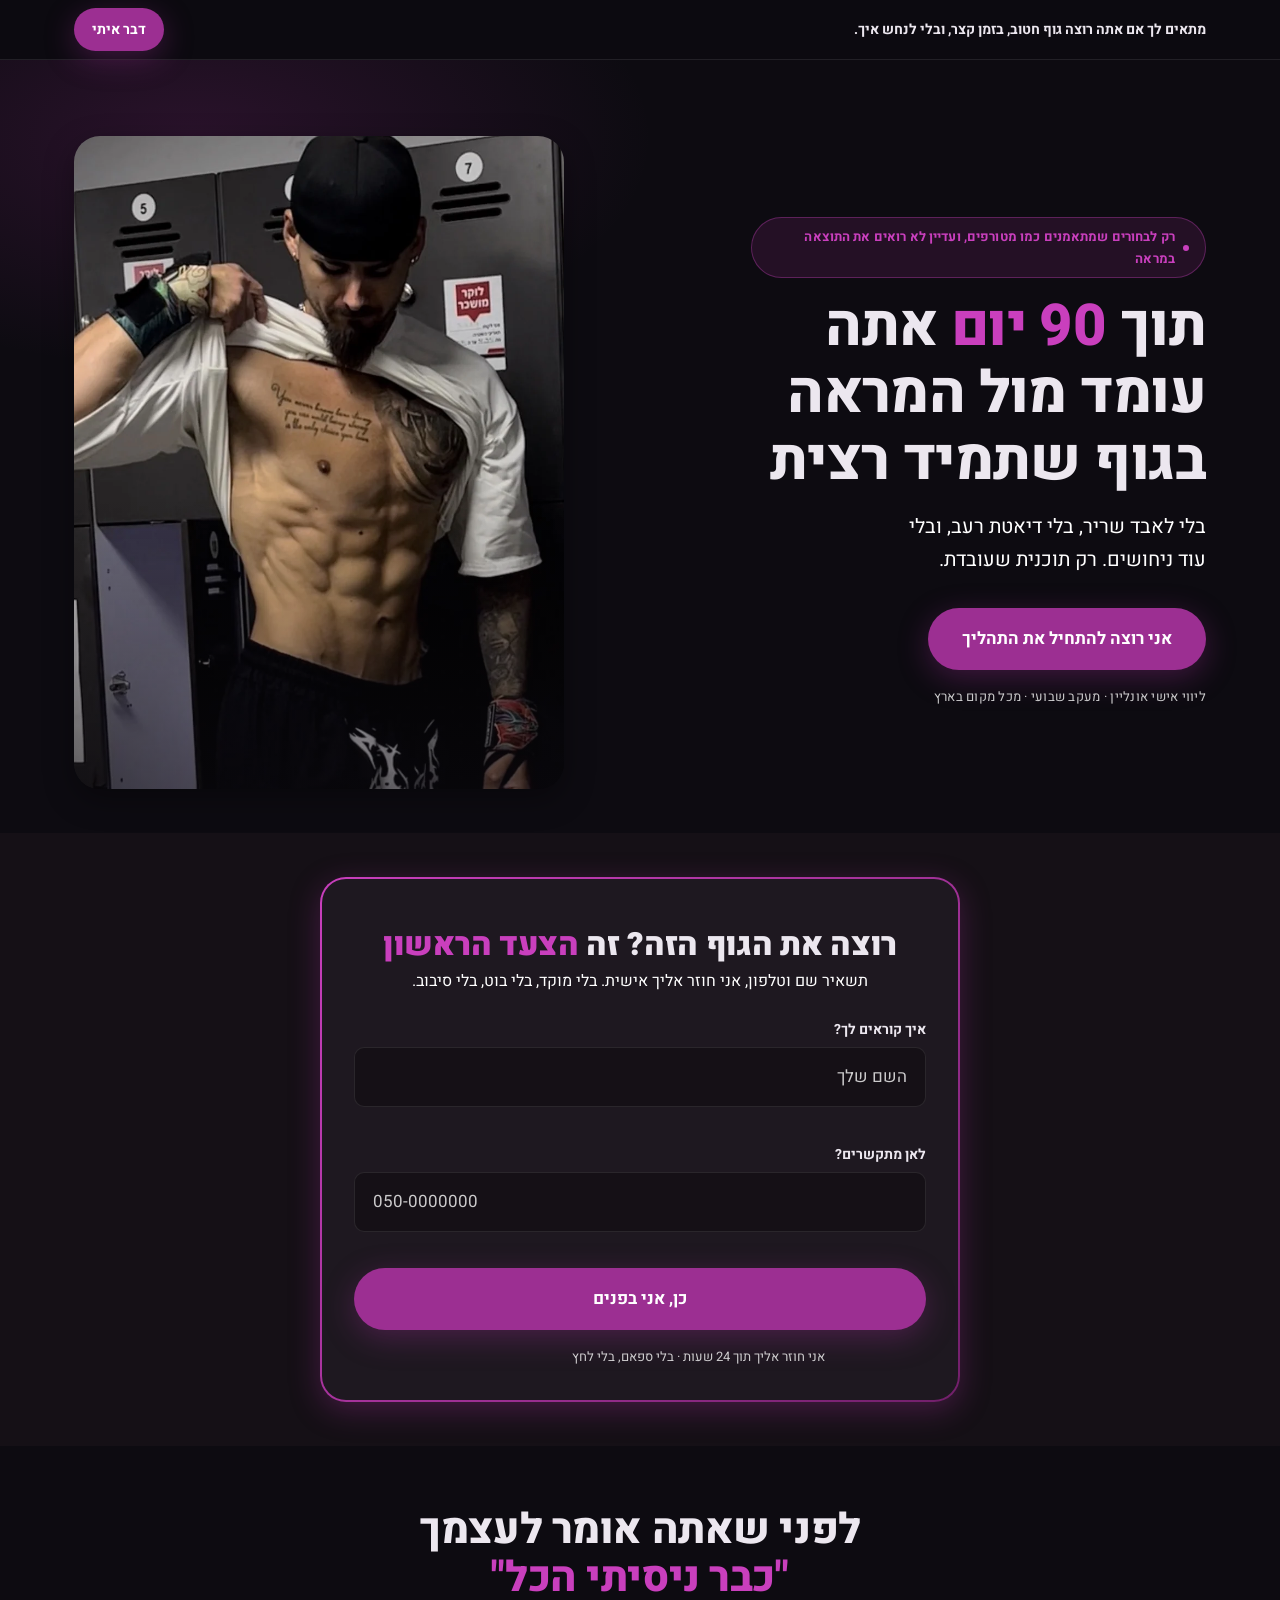
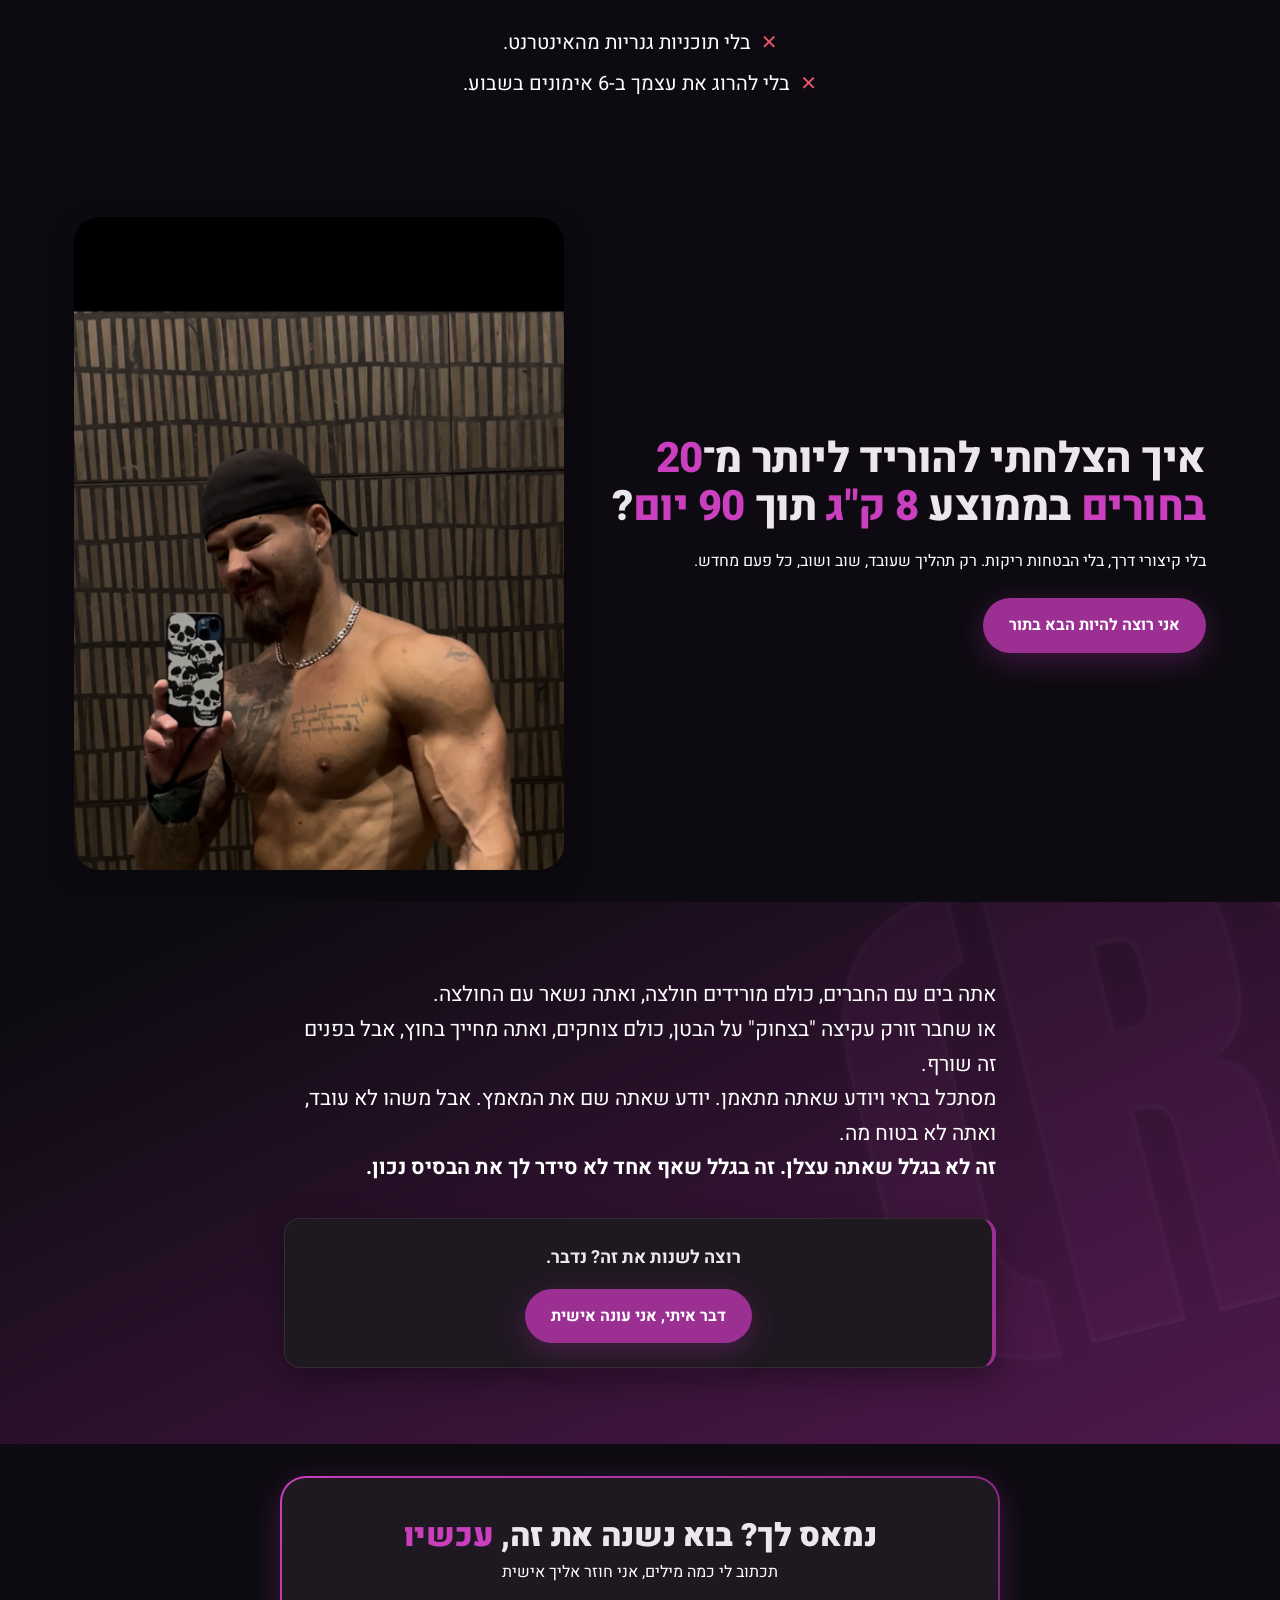
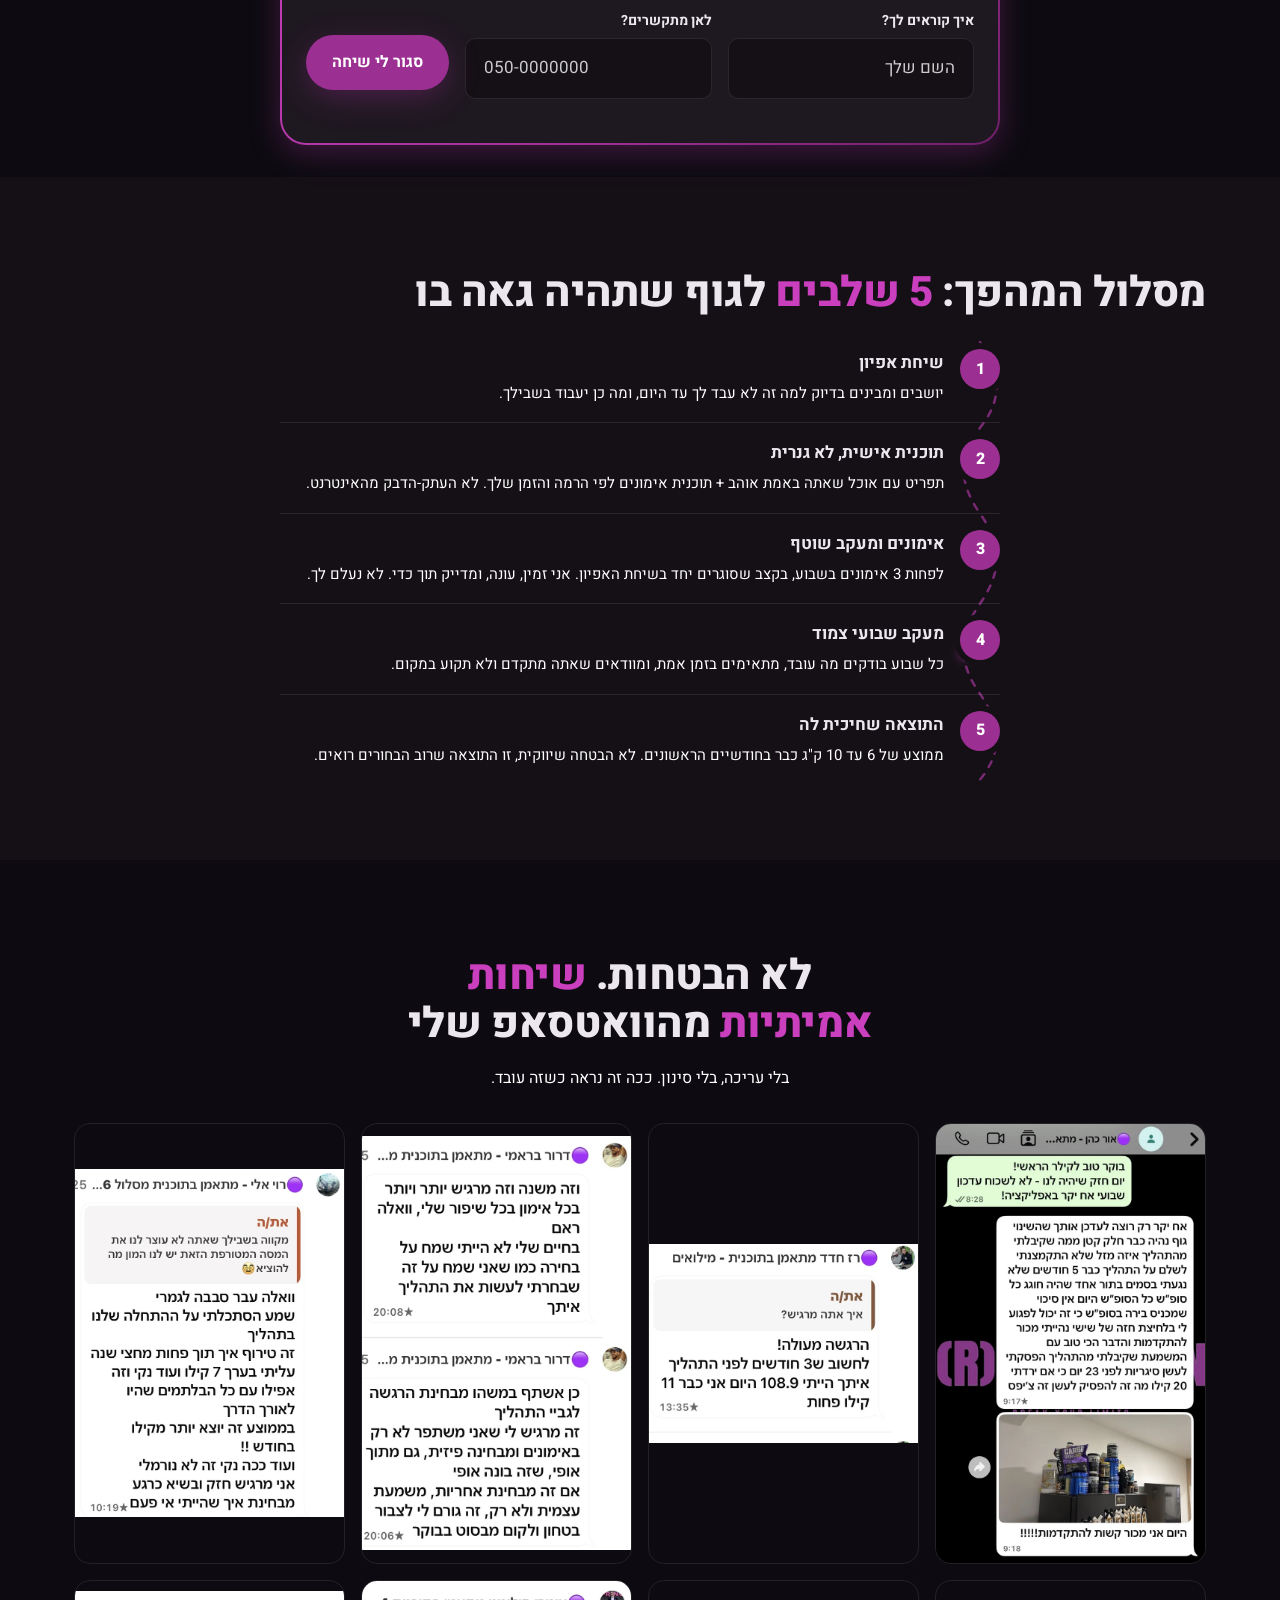
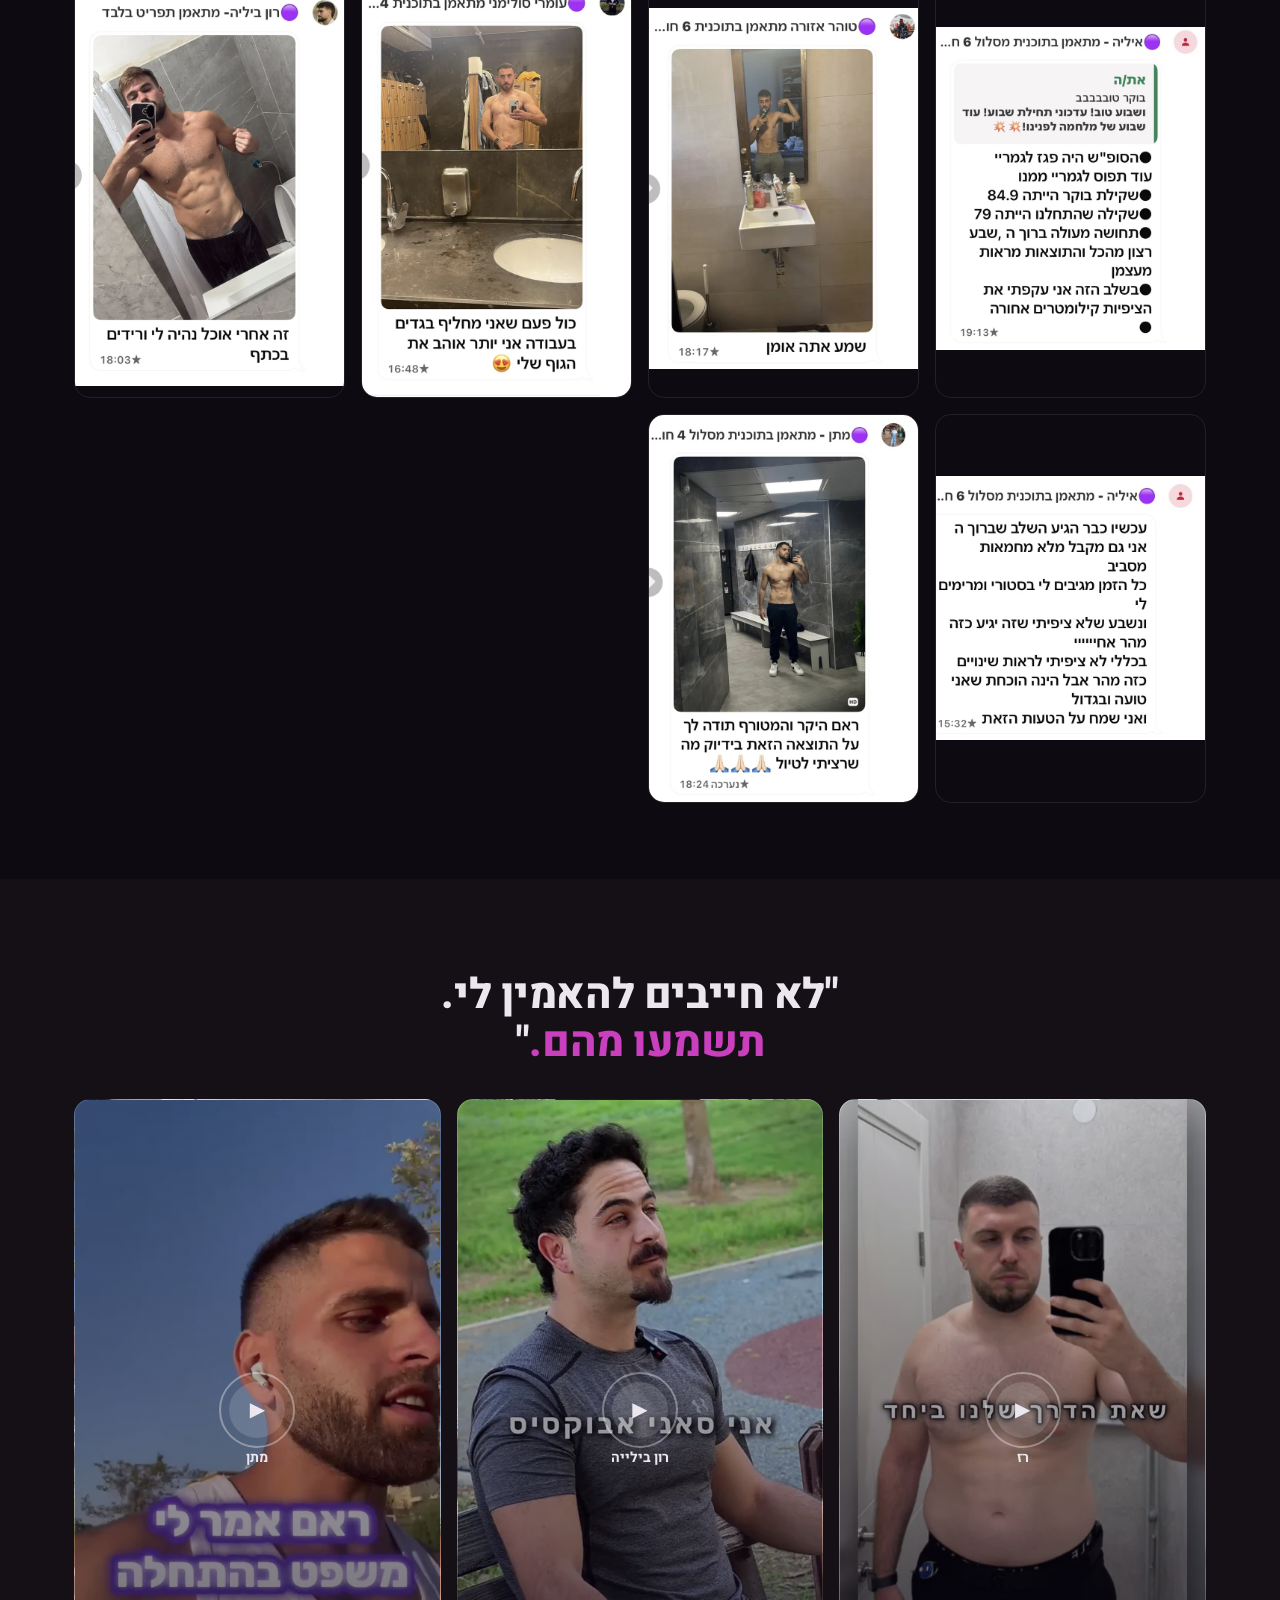
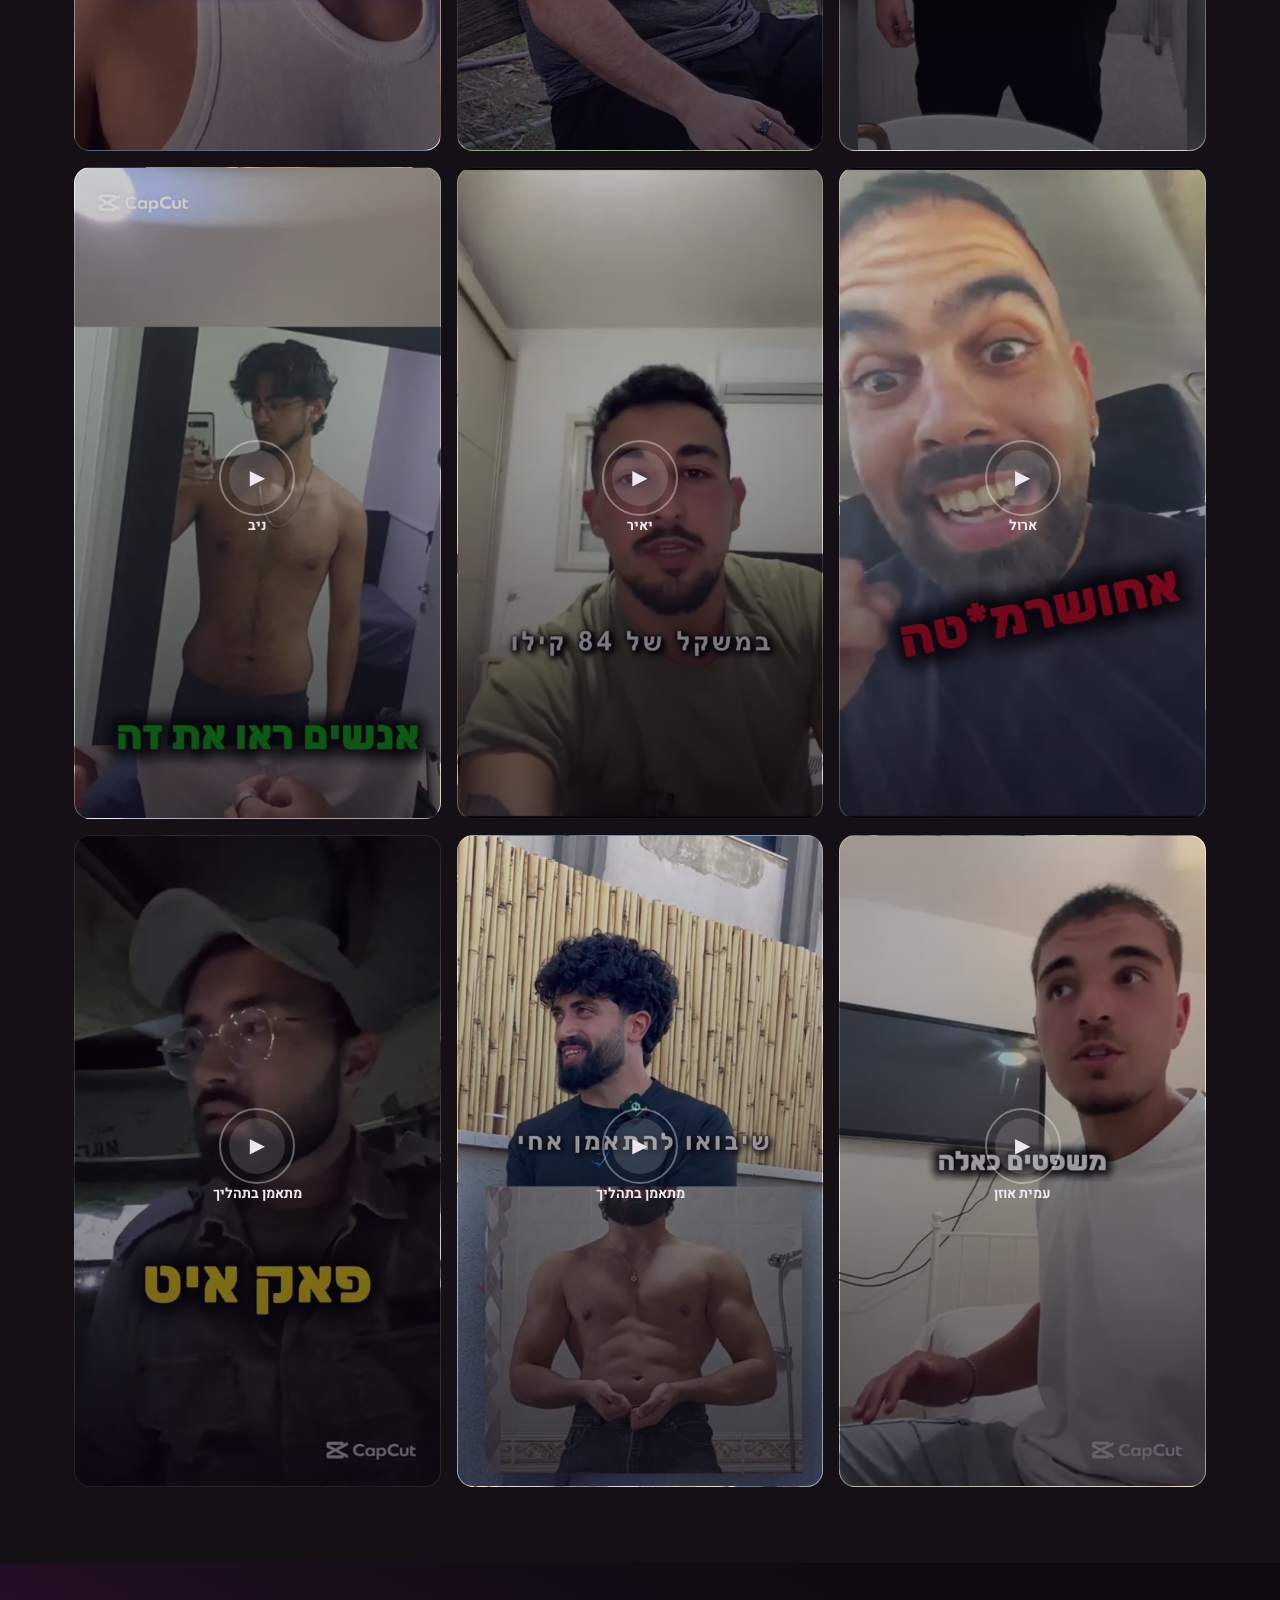
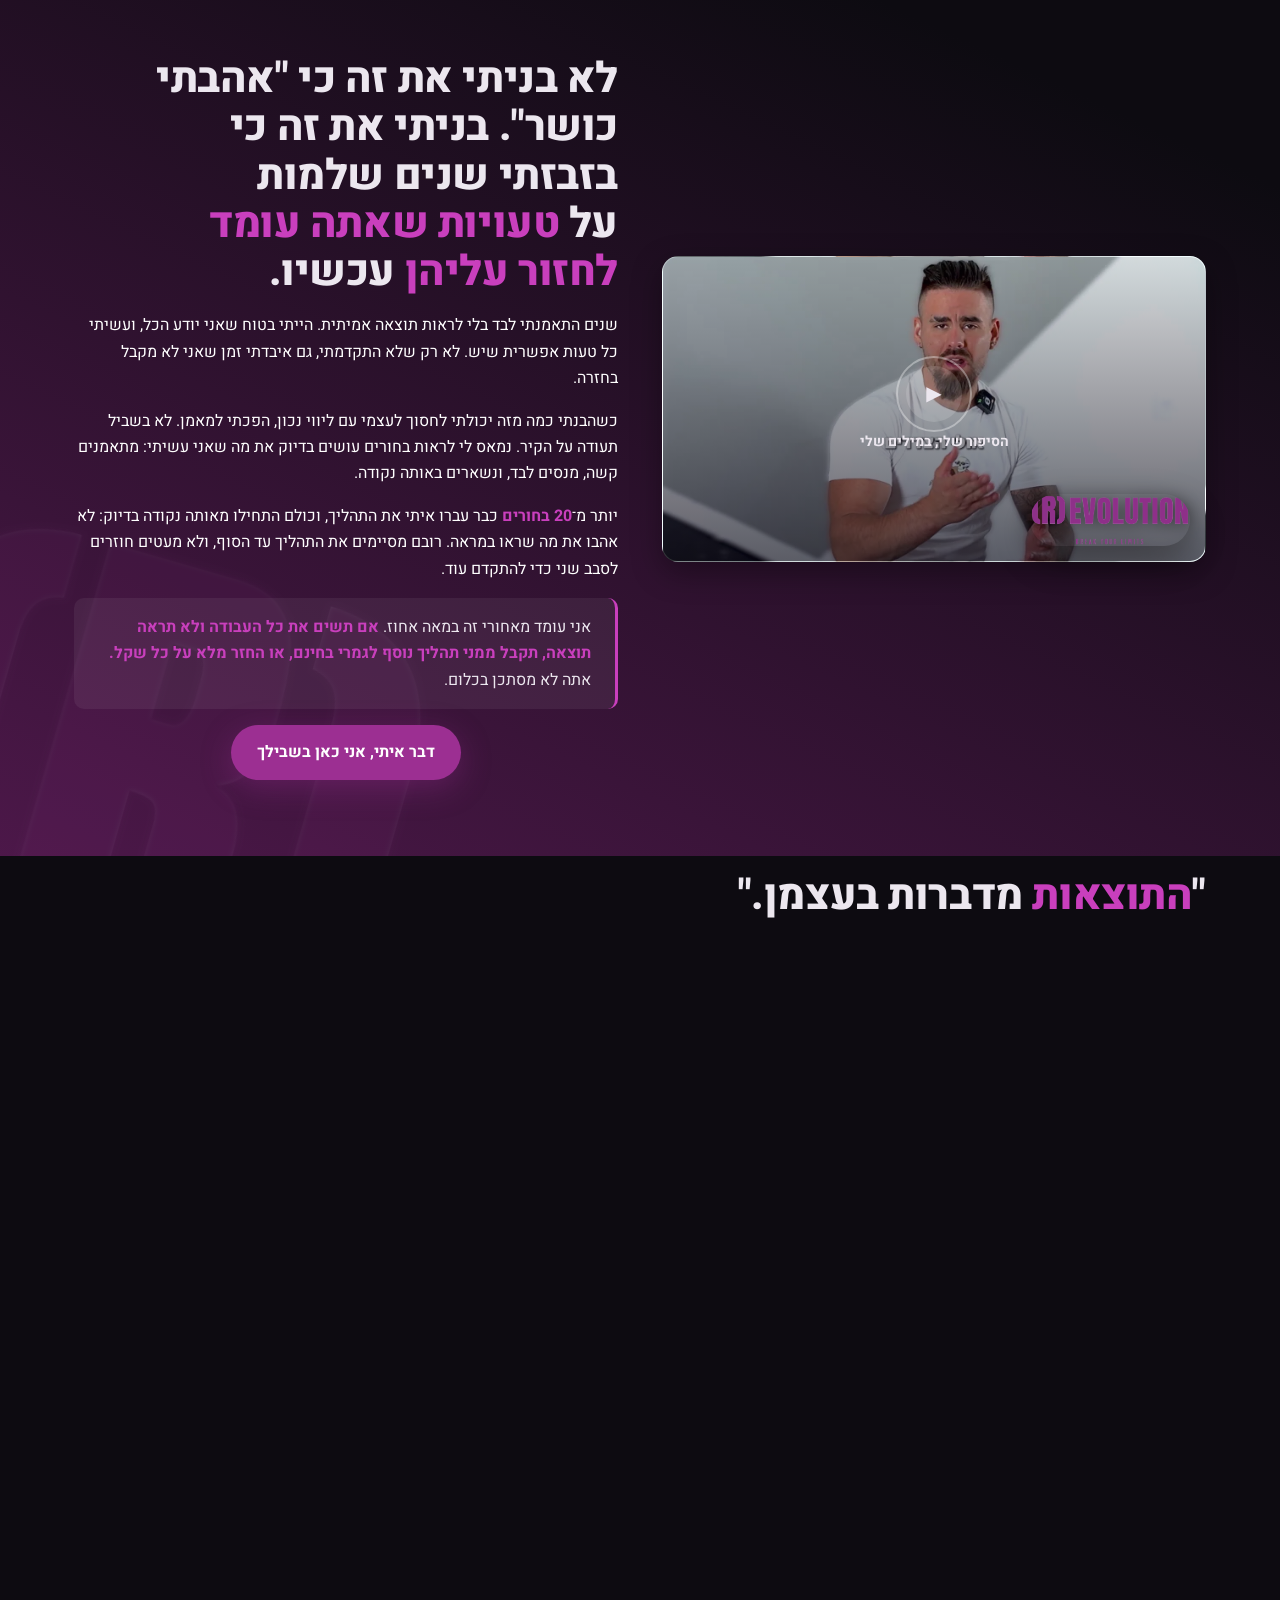
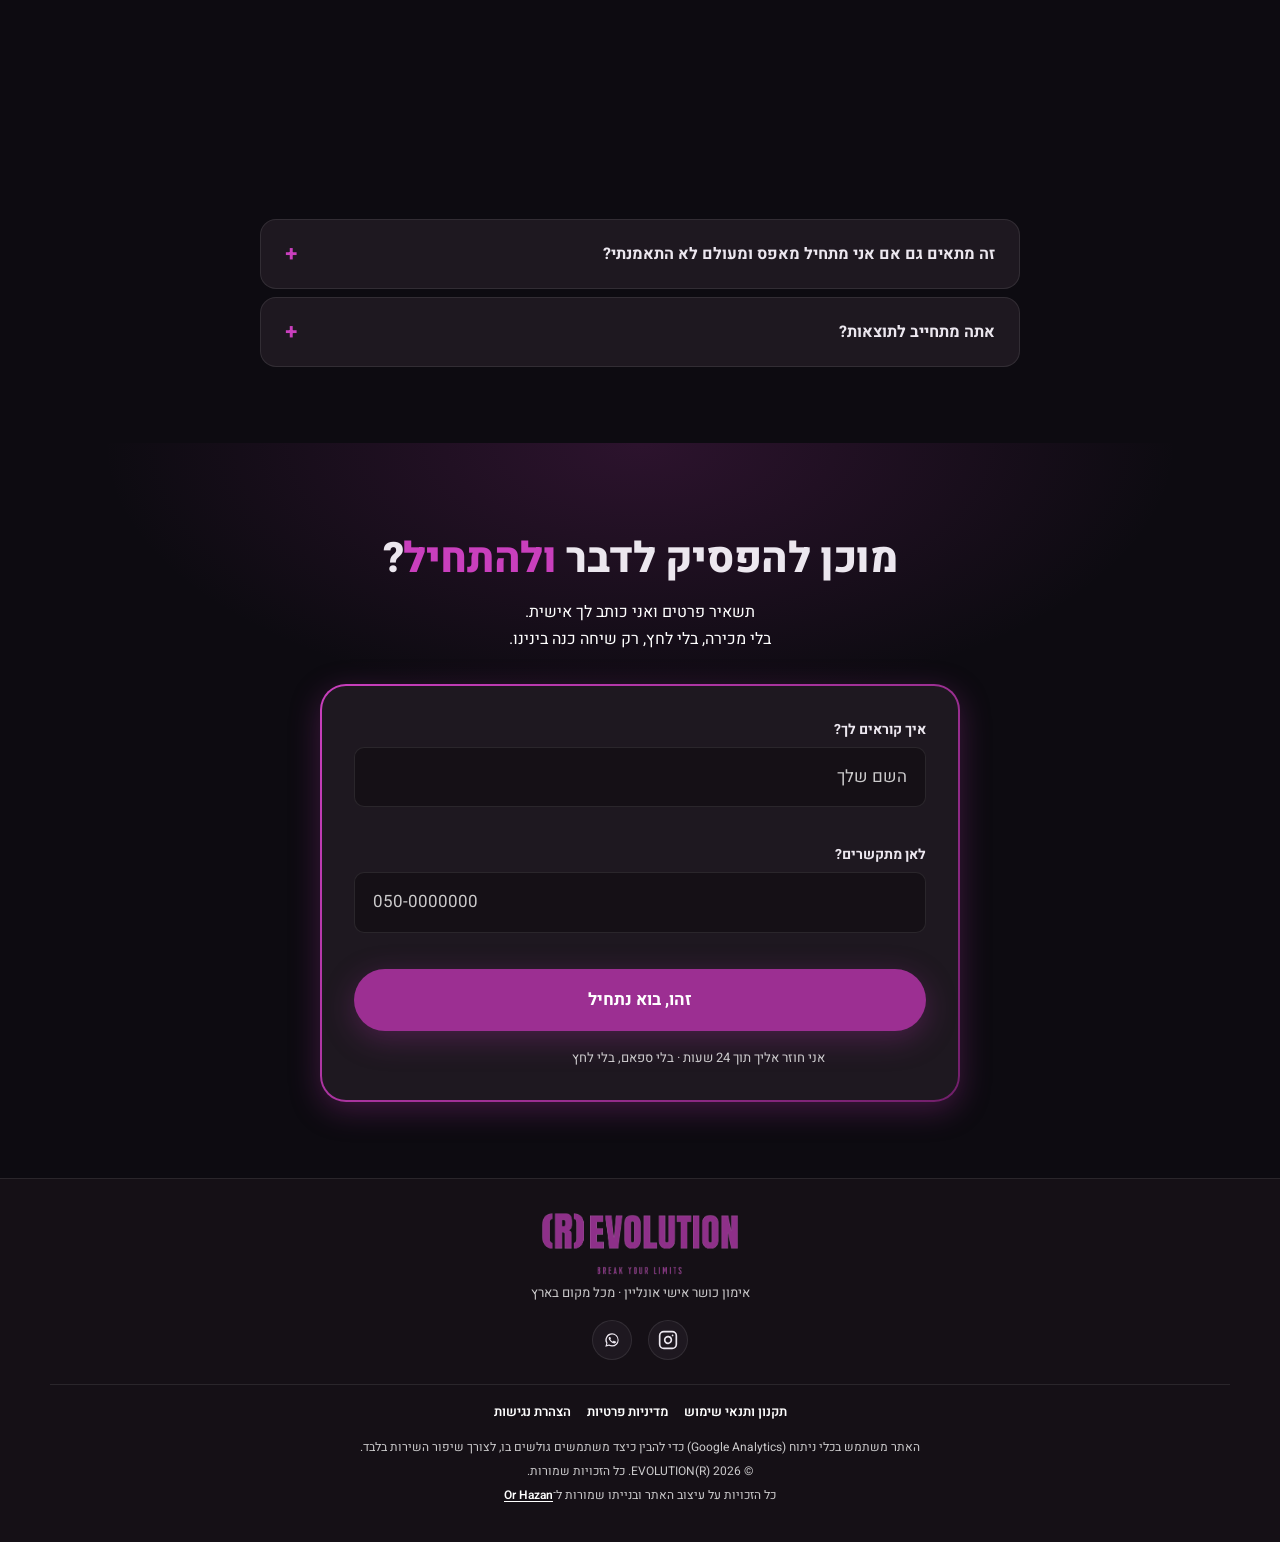
==== commit 7f861d73: "Add single sticky "talk to Ram" button, trim final-CTA headline - Added one persistent bottom sticky" ====
--- a/index.html
+++ b/index.html
@@ -461,7 +461,7 @@
   <section class="final-cta" id="lead-form-final-wrap">
     <div class="wrap">
       <div class="final-cta-head reveal">
-        <h2>אז, מוכן להפסיק לדבר <span class="accent-text">ולהתחיל</span>?</h2>
+        <h2>מוכן להפסיק לדבר <span class="accent-text">ולהתחיל</span>?</h2>
         <p>תשאיר פרטים ואני כותב לך אישית.<br>בלי מכירה, בלי לחץ, רק שיחה כנה בינינו.</p>
       </div>
       <form class="lead-form lead-form--final reveal" id="lead-form-final" novalidate>
@@ -522,6 +522,11 @@
   </div>
 </footer>
 
+<!-- Sticky "talk to Ram" button -->
+<div class="sticky-cta">
+  <a href="#" class="btn btn-accent btn-block js-whatsapp-link js-track-contact" data-contact-type="whatsapp">דבר עם ראם</a>
+</div>
+
 <!-- Lightbox -->
 <div class="lightbox" id="lightbox" hidden>
   <button class="lightbox-close" id="lightbox-close" aria-label="סגור תצוגה מוגדלת">✕</button>
--- a/css/style.css
+++ b/css/style.css
@@ -587,6 +587,20 @@
 .legal-page .back-link { display: inline-block; margin-bottom: var(--space-5); color: var(--ink-300); font-weight: 600; }
 .legal-page .back-link:hover { color: var(--accent-bright); }
 
+/* ---------------------------------- Sticky CTA ---------------------------------- */
+.sticky-cta {
+  position: fixed; bottom: 0; inset-inline: 0; z-index: 400;
+  display: none;
+  background: var(--ink-900);
+  border-top: 1px solid var(--border-dark);
+  padding: 10px var(--space-3);
+  padding-bottom: max(10px, env(safe-area-inset-bottom));
+  /* reserve room on the inline-start side for the UserWay bottom widget
+     so it doesn't overlap the button */
+  padding-inline-start: 104px;
+}
+.sticky-cta .btn { font-size: 15px; }
+
 /* ---------------------------------- Lightbox ---------------------------------- */
 .lightbox {
   position: fixed; inset: 0; z-index: 900;
@@ -626,6 +640,8 @@
   .screenshot-grid { grid-template-columns: repeat(2, 1fr); }
   .carousel-track .ba-item { width: min(78vw, 280px); }
   .carousel-btn { width: 40px; height: 40px; font-size: 17px; }
+  .sticky-cta { display: block; }
+  body { padding-bottom: 68px; }
 }
 
 @media (max-width: 560px) {
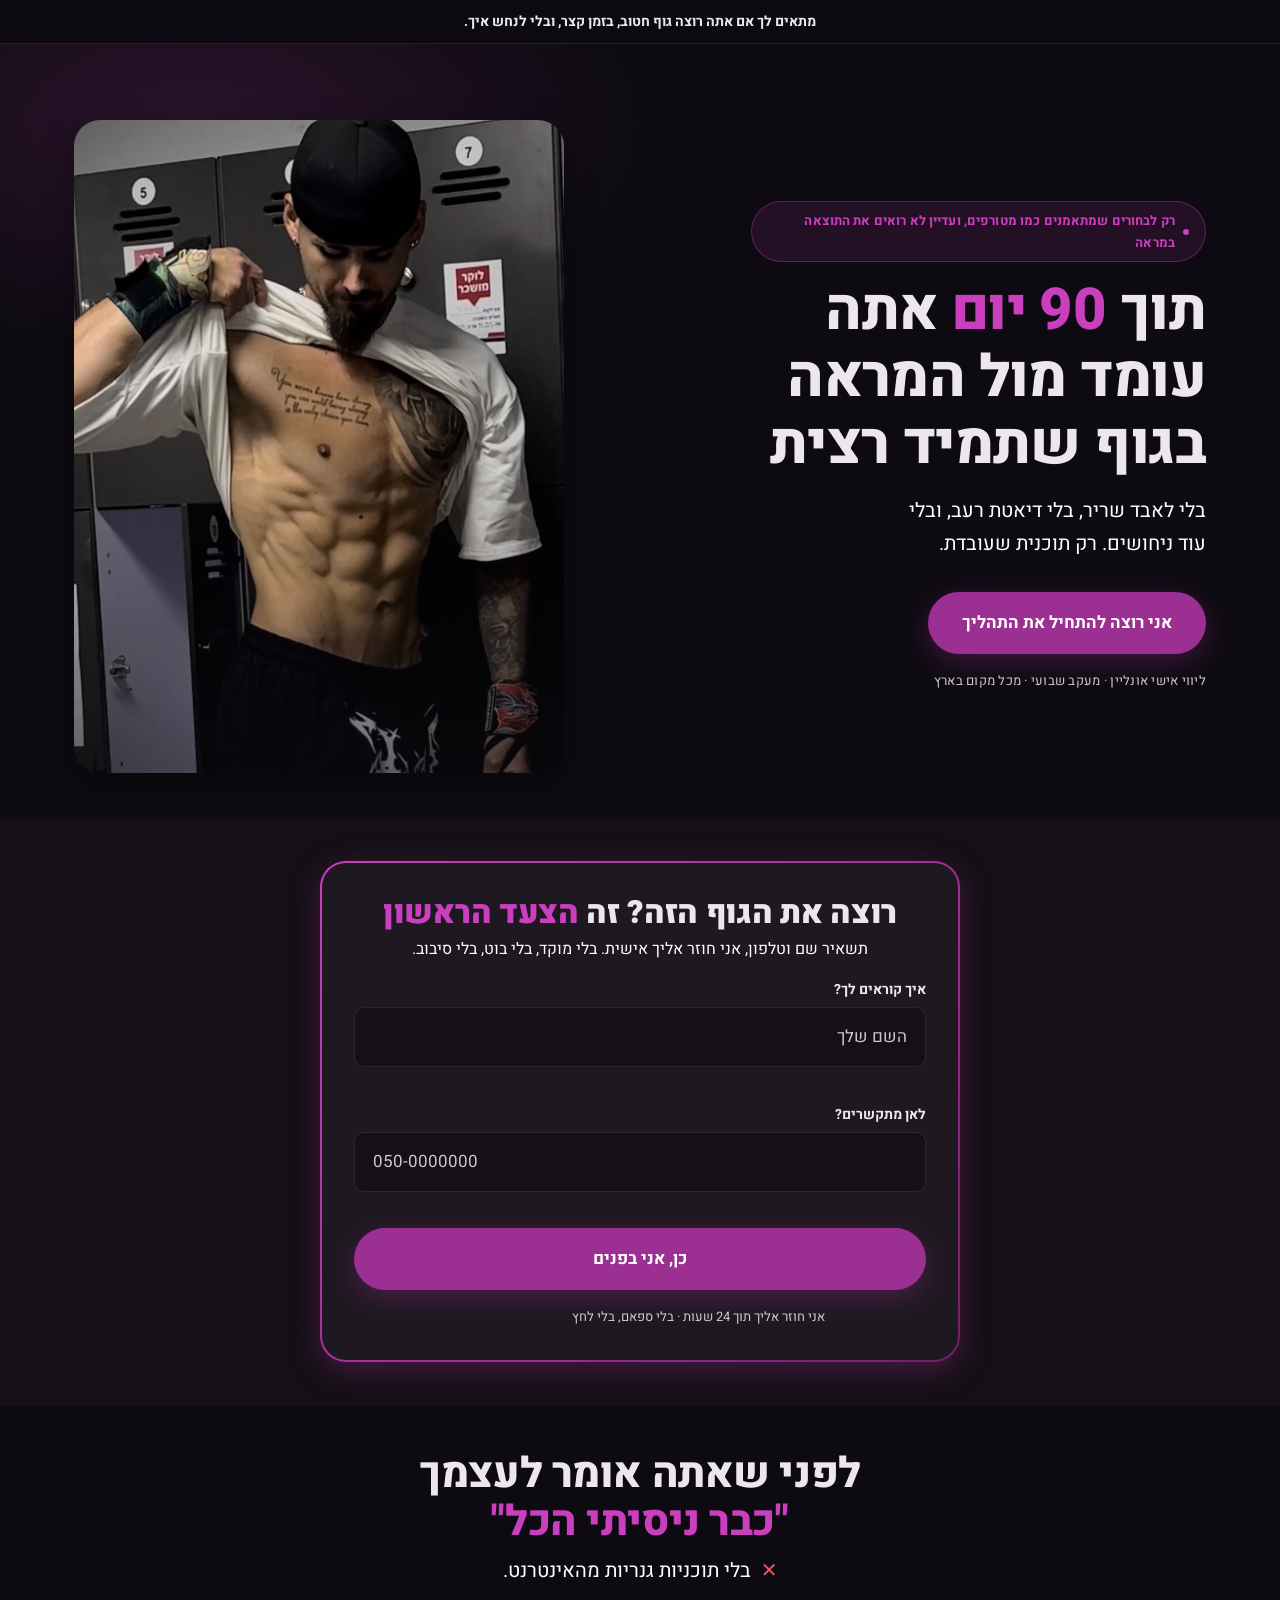
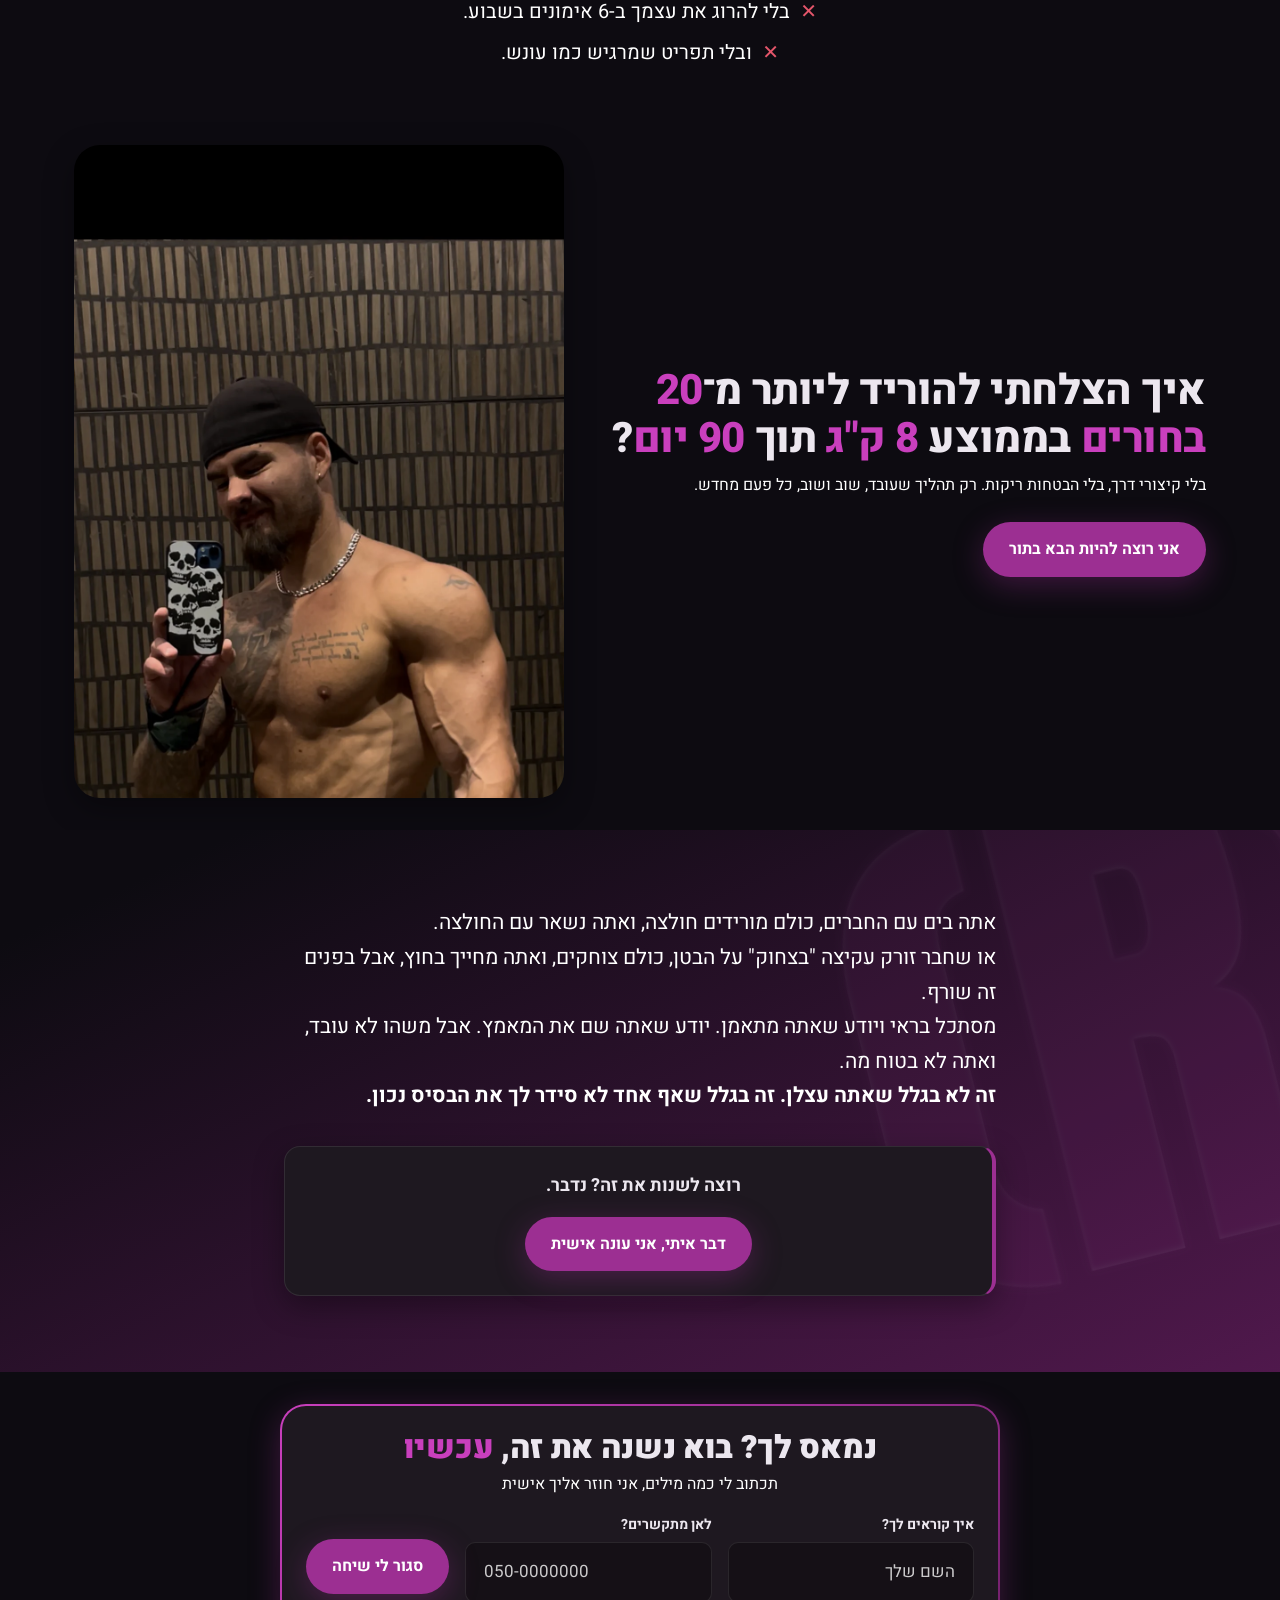
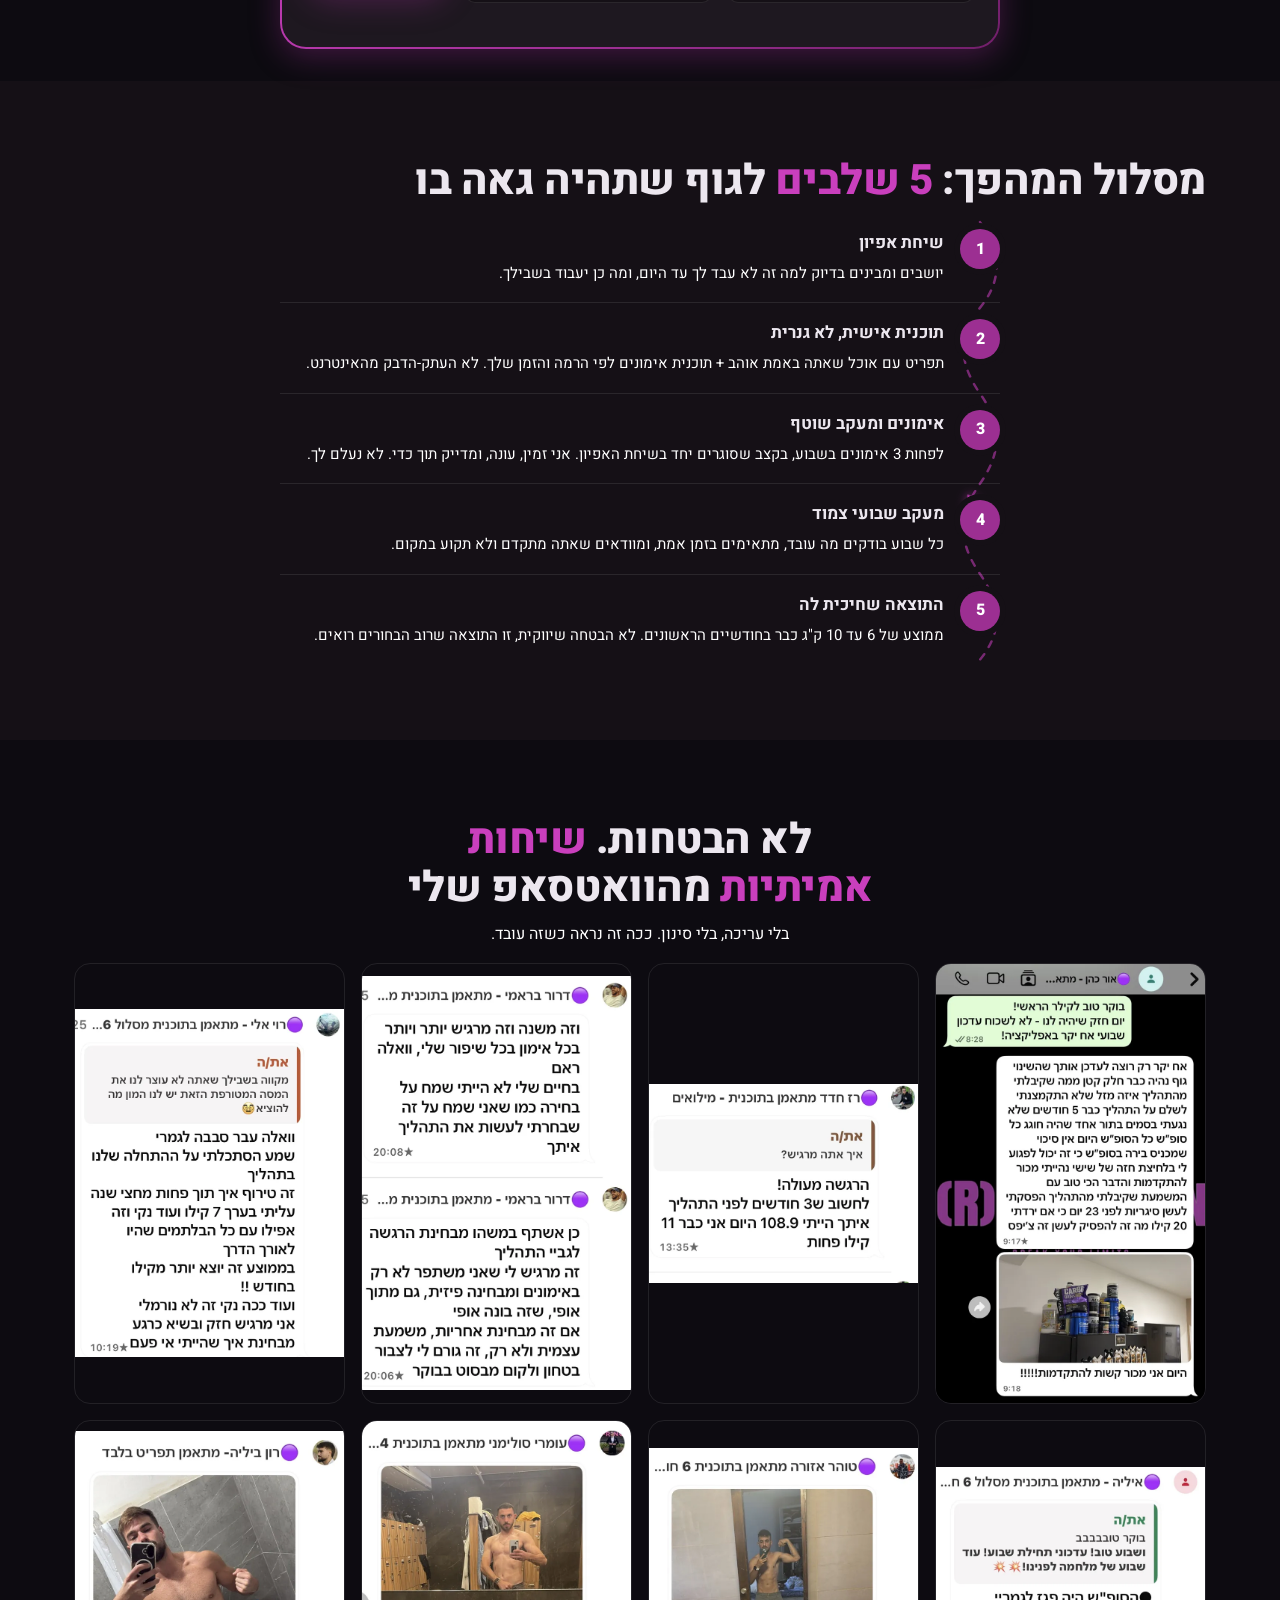
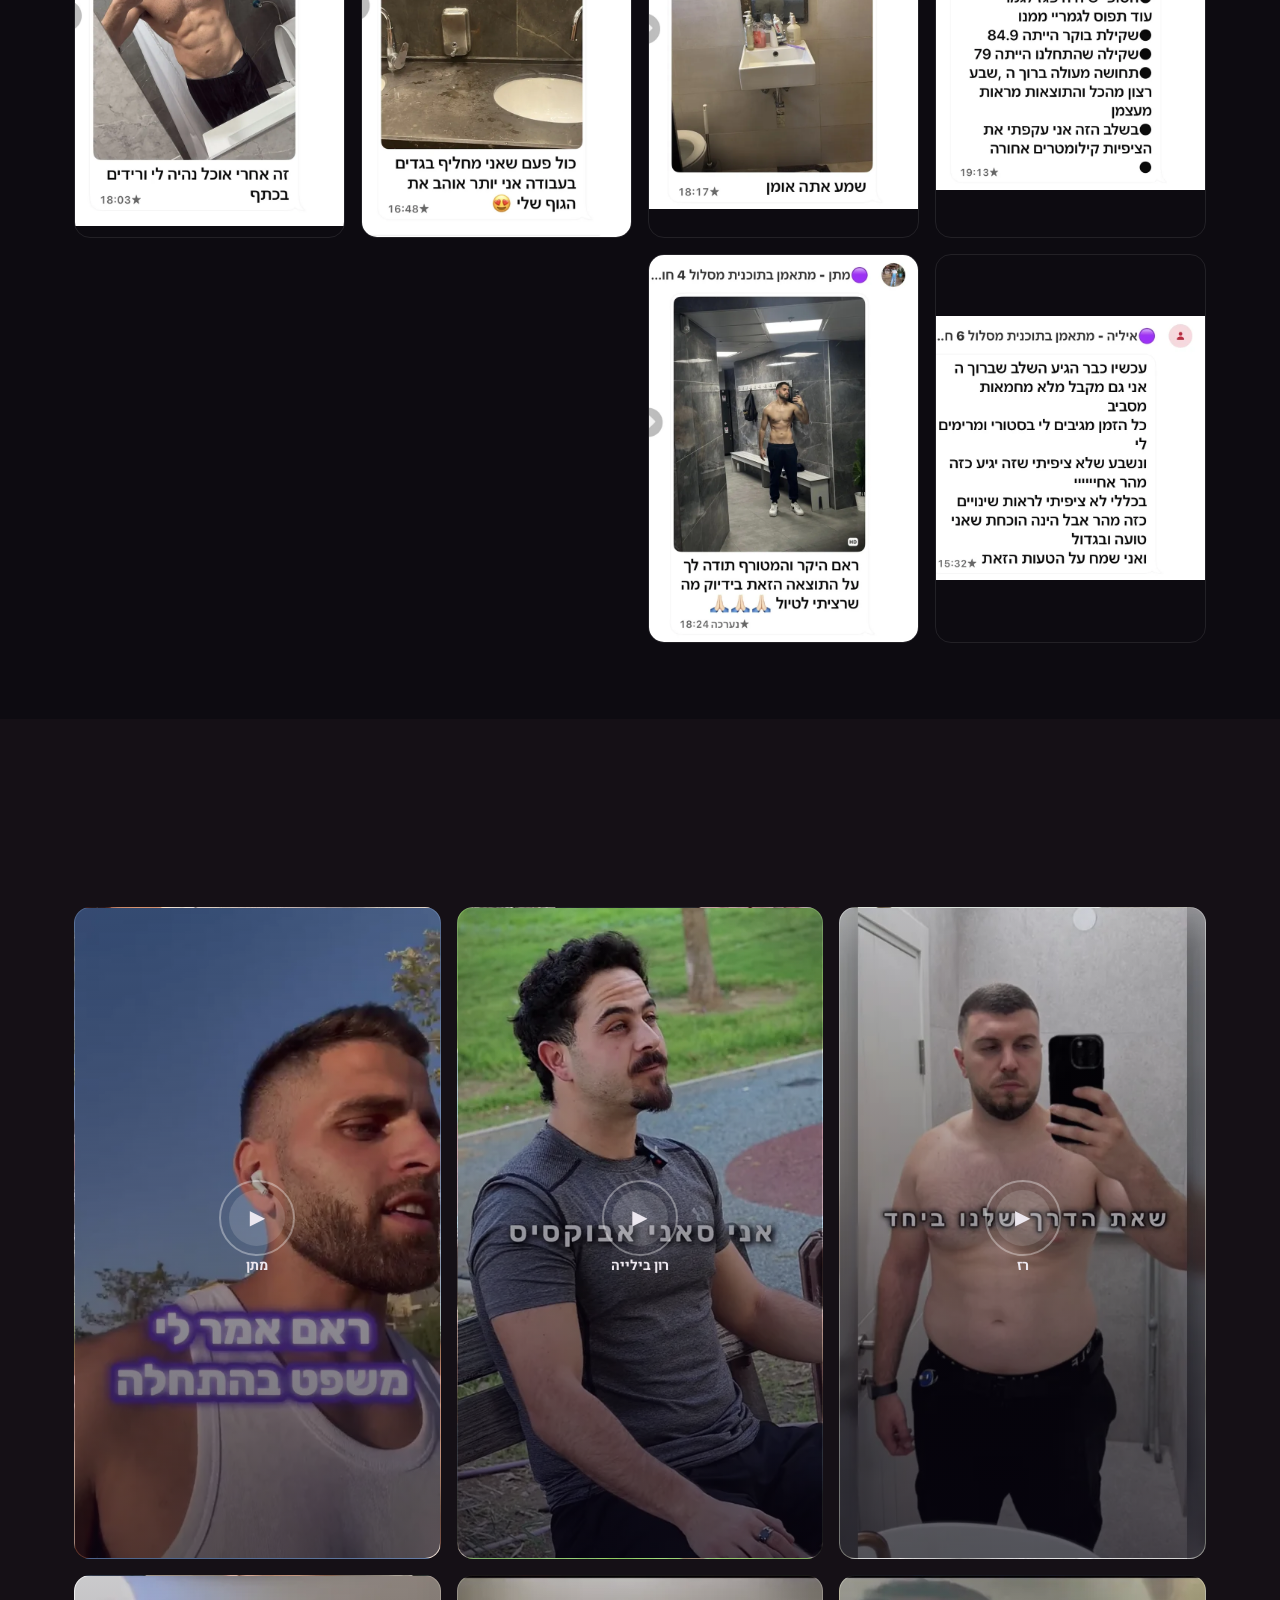
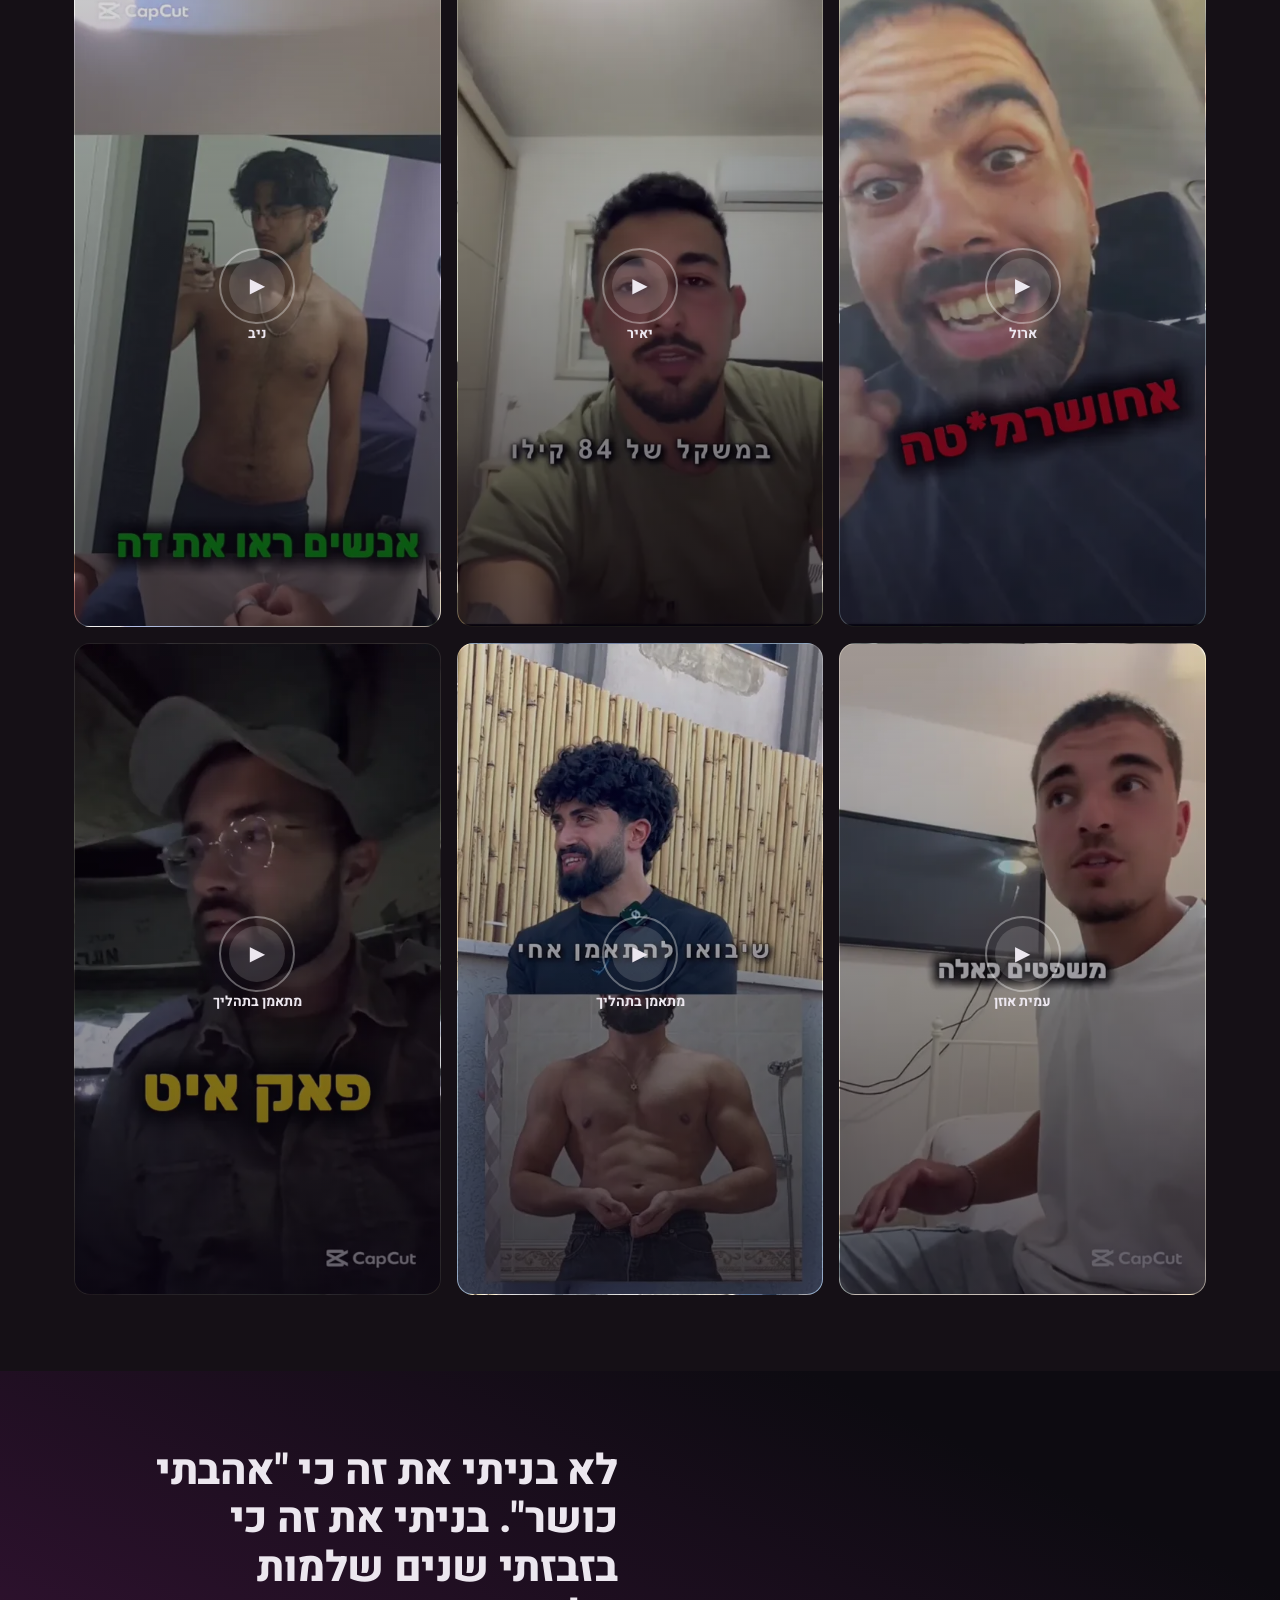
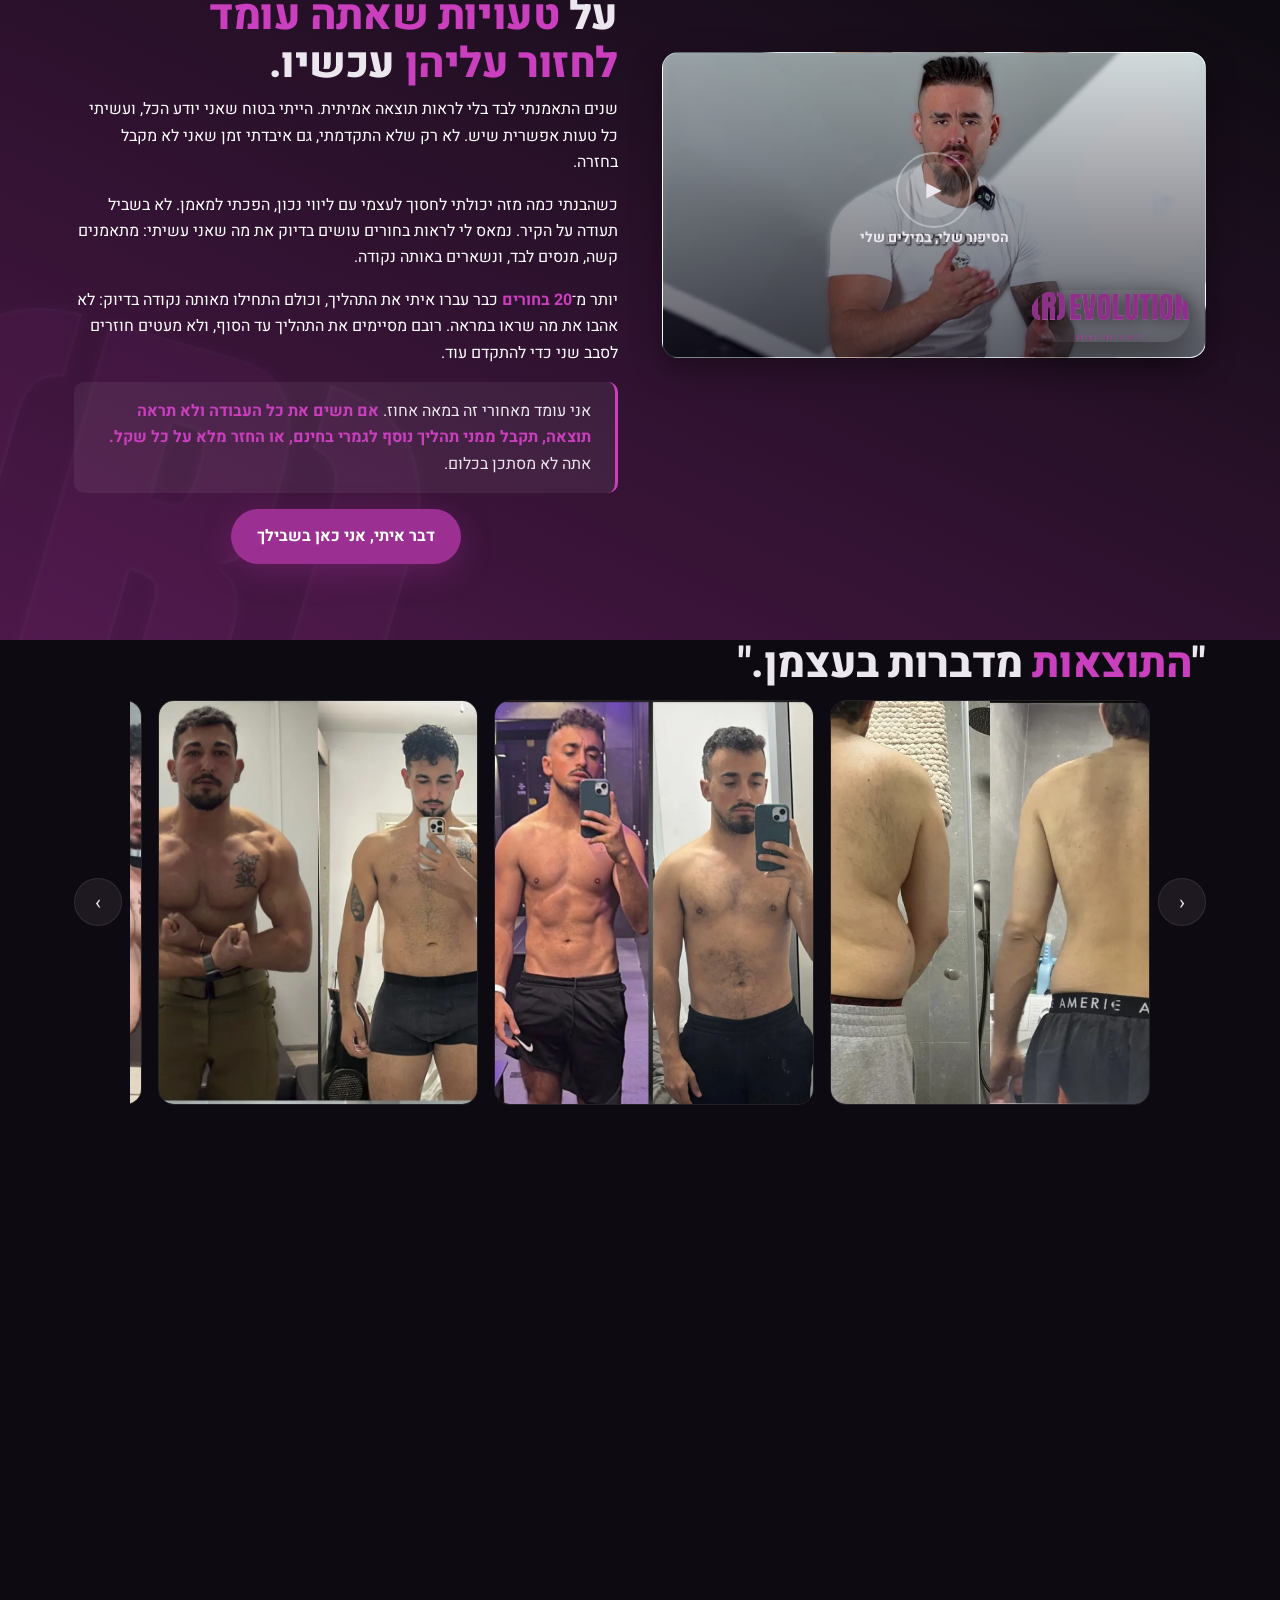
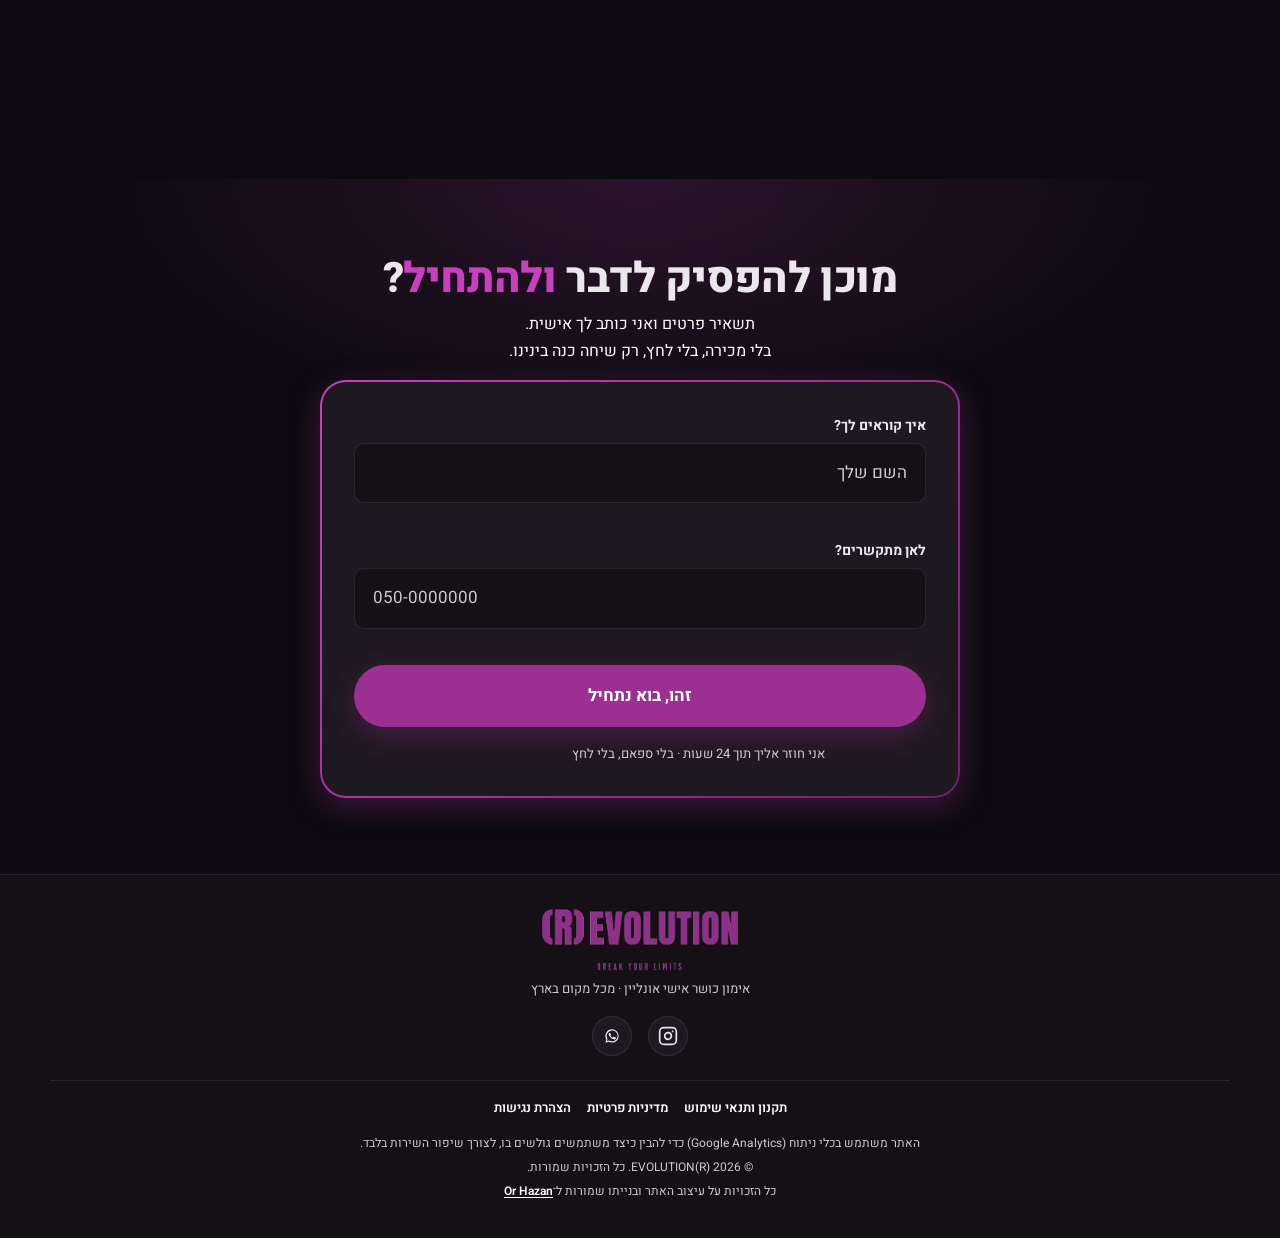
==== commit a6d786a9: "Remove lonely header CTA, unify sticky button copy, tighten heading gaps - Removed the standalone he" ====
--- a/index.html
+++ b/index.html
@@ -62,7 +62,6 @@
 <header class="site-header" id="top">
   <div class="wrap header-row">
     <p class="header-banner">מתאים לך אם אתה רוצה גוף חטוב, בזמן קצר, ובלי לנחש איך.</p>
-    <a href="#lead-form-hero" class="btn btn-accent btn-sm js-cta-scroll">דבר איתי</a>
   </div>
 </header>
 
@@ -524,7 +523,7 @@
 
 <!-- Sticky "talk to Ram" button -->
 <div class="sticky-cta">
-  <a href="#" class="btn btn-accent btn-block js-whatsapp-link js-track-contact" data-contact-type="whatsapp">דבר עם ראם</a>
+  <a href="#" class="btn btn-accent btn-block js-whatsapp-link js-track-contact" data-contact-type="whatsapp">דבר איתי</a>
 </div>
 
 <!-- Lightbox -->
--- a/css/style.css
+++ b/css/style.css
@@ -81,7 +81,7 @@
 }
 
 h1, h2, h3 { font-weight: 800; letter-spacing: -0.01em; line-height: 1.15; text-wrap: balance; }
-h2 { font-size: clamp(28px, 4vw, 42px); margin-top: var(--space-3); margin-bottom: var(--space-3); }
+h2 { font-size: clamp(28px, 4vw, 42px); margin-top: 0; margin-bottom: var(--space-2); }
 h3 { font-size: clamp(20px, 2.5vw, 26px); }
 p { max-width: 65ch; }
 .eyebrow, .hero-sub, .lead-form-head p, .mini-cta-text, .final-cta-head p, .proof-stat-sub, .testimonials-sub { text-wrap: balance; }
@@ -147,12 +147,13 @@
   border-bottom: 1px solid var(--border-dark);
 }
 .header-row {
-  display: flex; align-items: center; justify-content: space-between; gap: var(--space-3);
-  padding-block: var(--space-2);
+  display: flex; align-items: center; justify-content: center;
+  padding-block: 10px;
 }
 .header-banner {
   font-size: 14px; font-weight: 700; color: var(--ink-100);
   max-width: 46ch;
+  text-align: center;
 }
 .brand-logo { height: 34px; width: auto; }
 
@@ -238,7 +239,7 @@
   50% { box-shadow: 0 12px 42px rgba(156,47,146,0.55); }
 }
 .lead-form--compact { max-width: 720px; padding: var(--space-4); }
-.lead-form-head { text-align: center; margin-bottom: var(--space-4); }
+.lead-form-head { text-align: center; margin-bottom: var(--space-3); }
 .lead-form-head h2 { font-size: clamp(25px, 3.6vw, 32px); font-weight: 900; margin-bottom: var(--space-1); }
 .lead-form-head p { color: var(--ink-300); margin-inline: auto; font-size: 16px; }
 
@@ -279,7 +280,7 @@
 /* ---------------------------------- Belief break ---------------------------------- */
 .belief-break { padding-block: var(--space-6); text-align: center; }
 .belief-break h2 { max-width: 30ch; margin-inline: auto; }
-.belief-list { display: flex; flex-direction: column; gap: var(--space-2); align-items: center; margin-top: var(--space-4); }
+.belief-list { display: flex; flex-direction: column; gap: var(--space-2); align-items: center; margin-top: var(--space-2); }
 .belief-list li {
   display: flex; align-items: center; gap: 10px;
   font-size: clamp(17px, 2vw, 20px); color: var(--ink-300);
@@ -387,7 +388,7 @@
 /* ---------------------------------- Testimonials ---------------------------------- */
 .testimonials { padding-block: var(--space-7); text-align: center; }
 .testimonials h2 { max-width: 28ch; margin-inline: auto; }
-.testimonials-sub { color: var(--ink-300); margin-inline: auto; margin-bottom: var(--space-5); }
+.testimonials-sub { color: var(--ink-300); margin-inline: auto; margin-bottom: var(--space-3); }
 .screenshot-grid {
   display: grid; grid-template-columns: repeat(4, 1fr); gap: var(--space-3); text-align: start;
 }
@@ -432,7 +433,7 @@
 
 /* ---------------------------------- Video testimonials ---------------------------------- */
 .video-testimonials { padding-block: var(--space-7); background: var(--ink-900); text-align: center; }
-.video-testimonials h2 { max-width: 20ch; margin-inline: auto; margin-bottom: var(--space-5); }
+.video-testimonials h2 { max-width: 20ch; margin-inline: auto; margin-bottom: var(--space-3); }
 .video-grid { display: grid; grid-template-columns: repeat(3, 1fr); gap: var(--space-3); text-align: start; }
 .video-card {
   position: relative;
@@ -544,7 +545,7 @@
   background: radial-gradient(70% 60% at 50% 0%, rgba(156,47,146,0.22), transparent 60%), var(--ink-950);
   text-align: center;
 }
-.final-cta-head { margin-bottom: var(--space-5); }
+.final-cta-head { margin-bottom: var(--space-3); }
 .final-cta-head p { color: var(--ink-300); margin-inline: auto; }
 
 /* ---------------------------------- Footer ---------------------------------- */
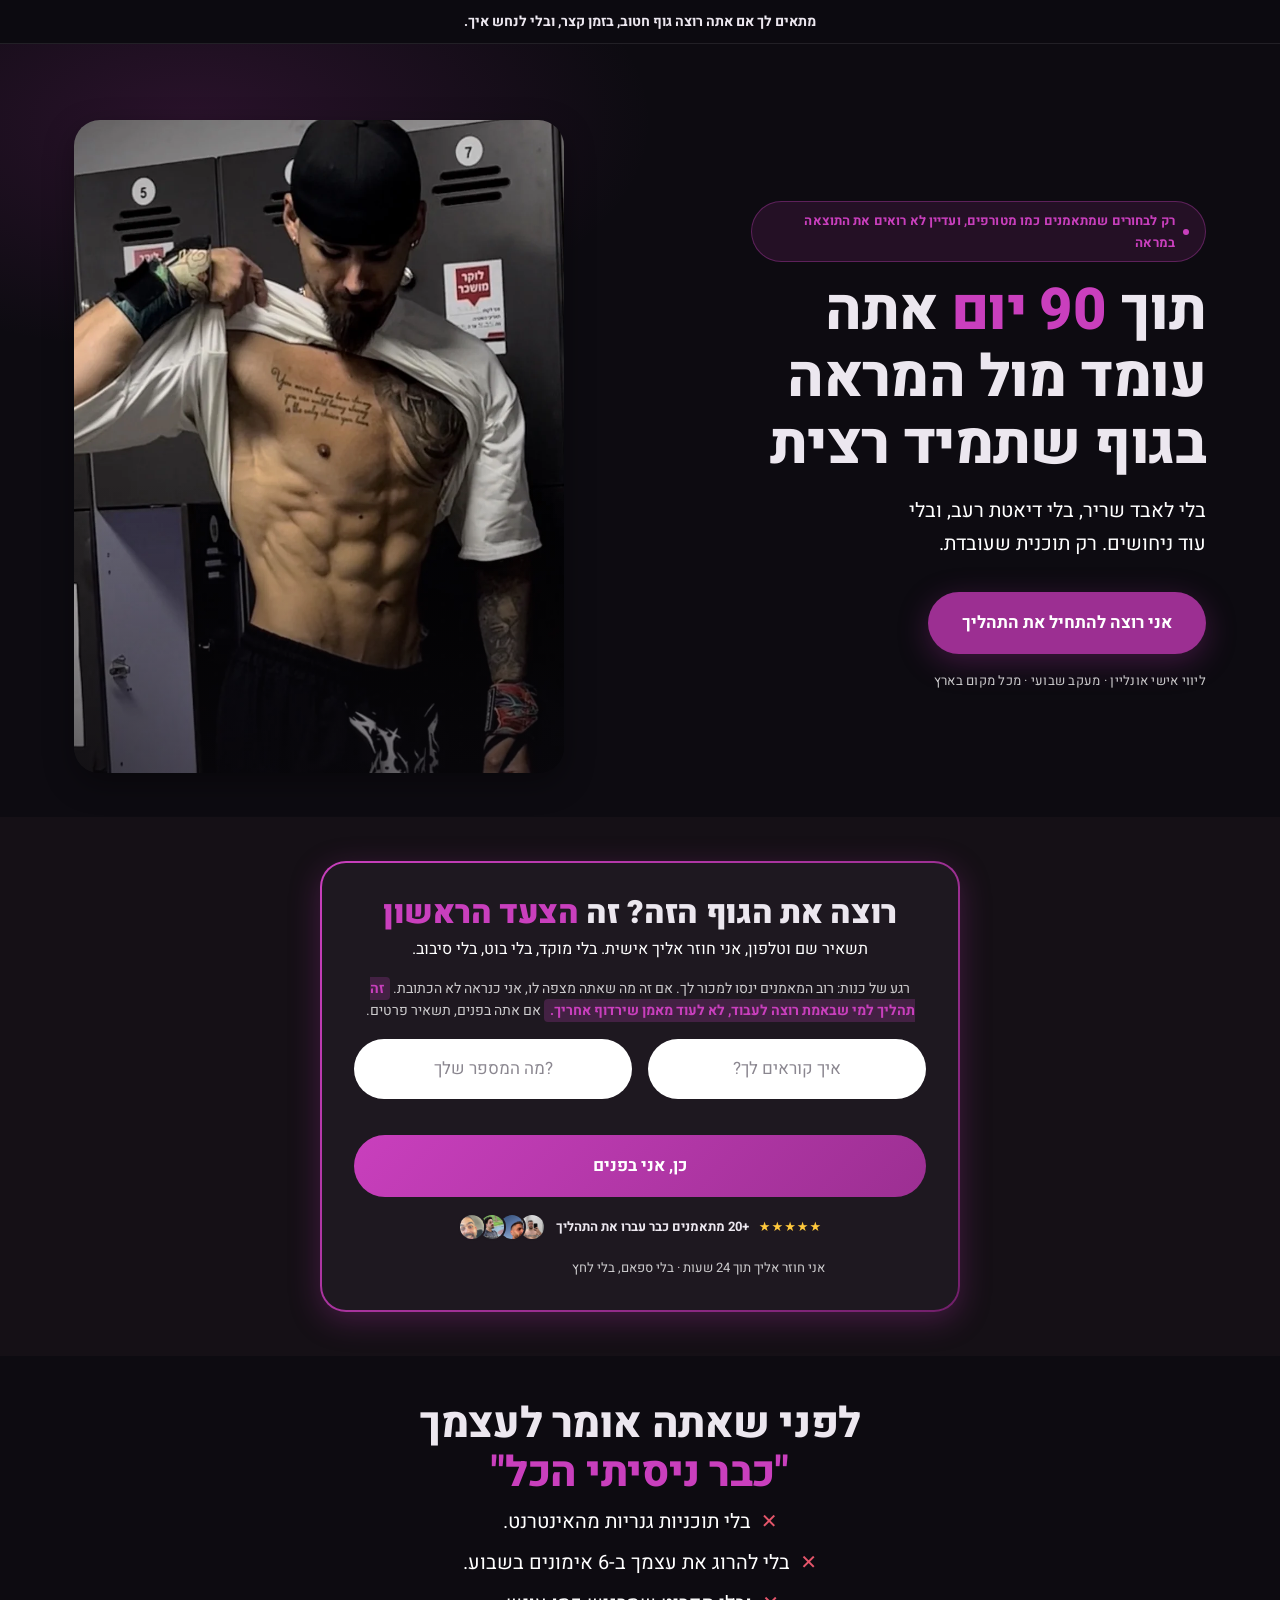
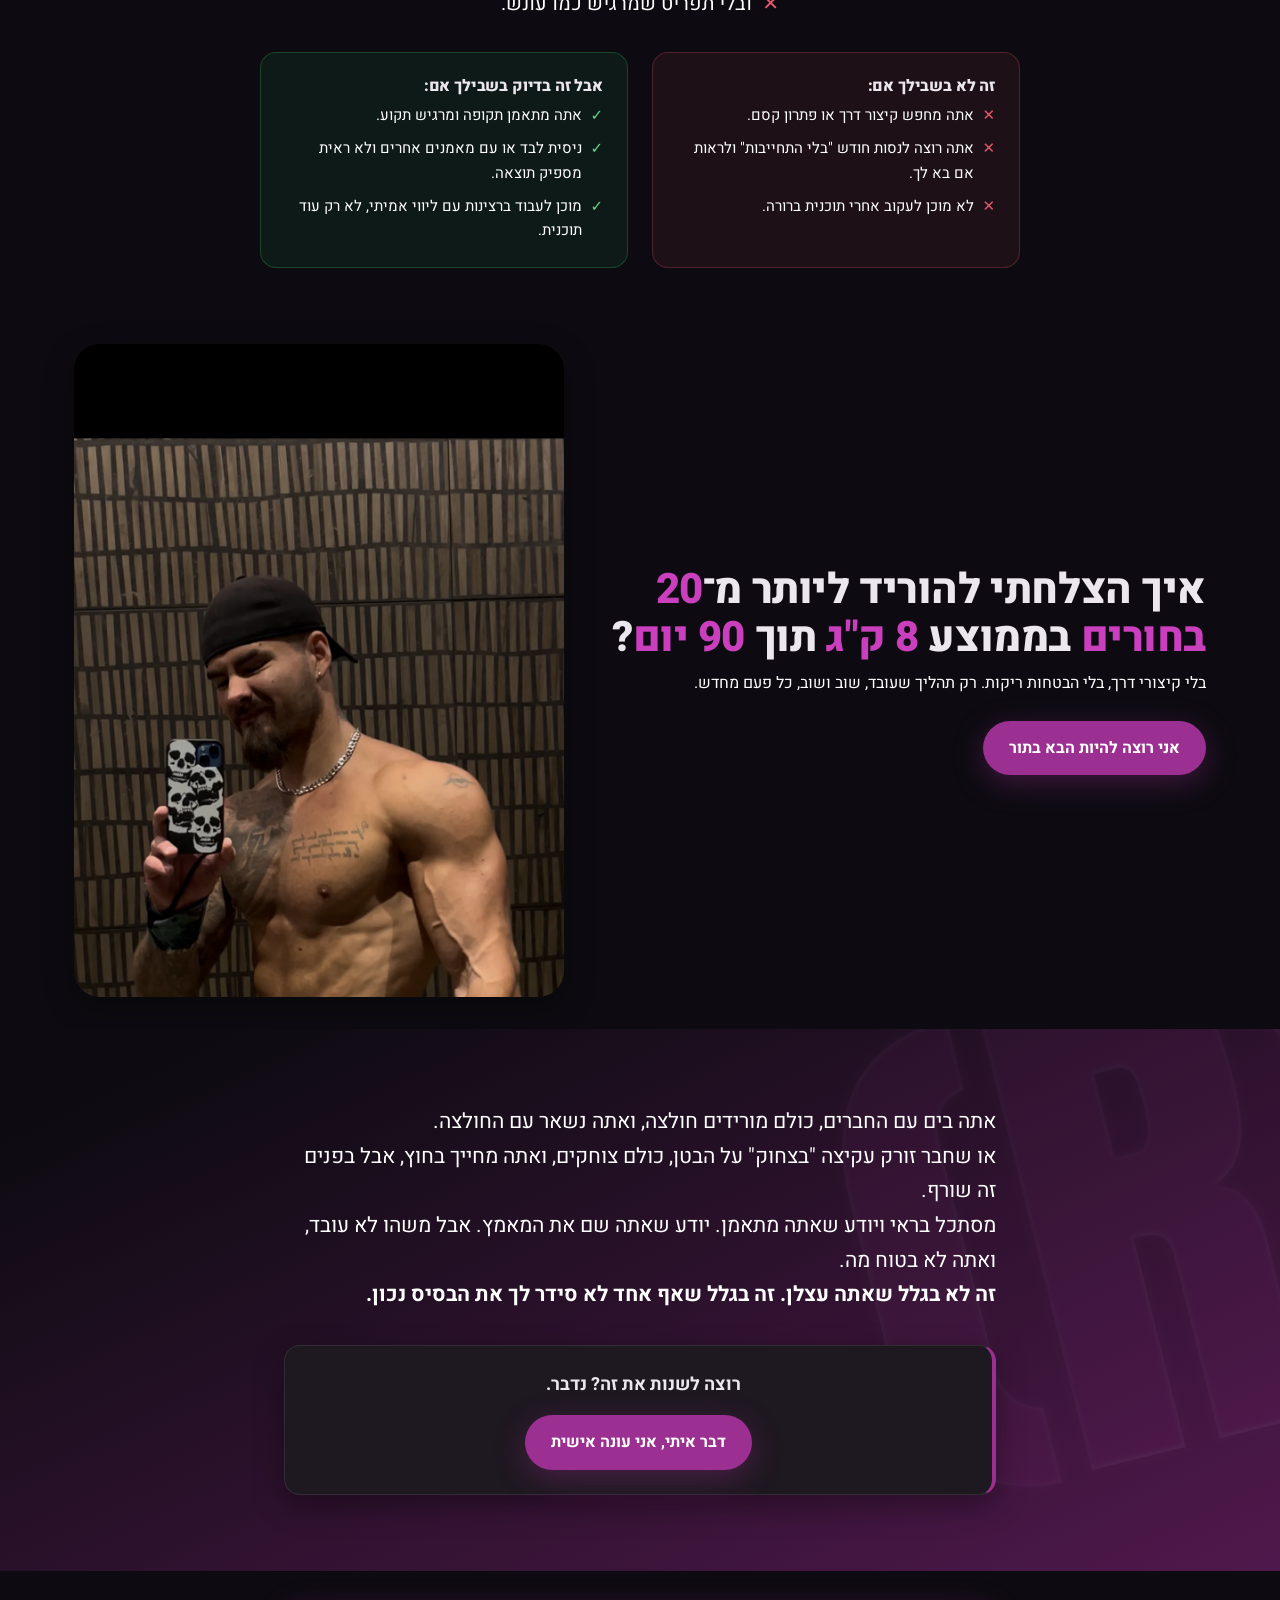
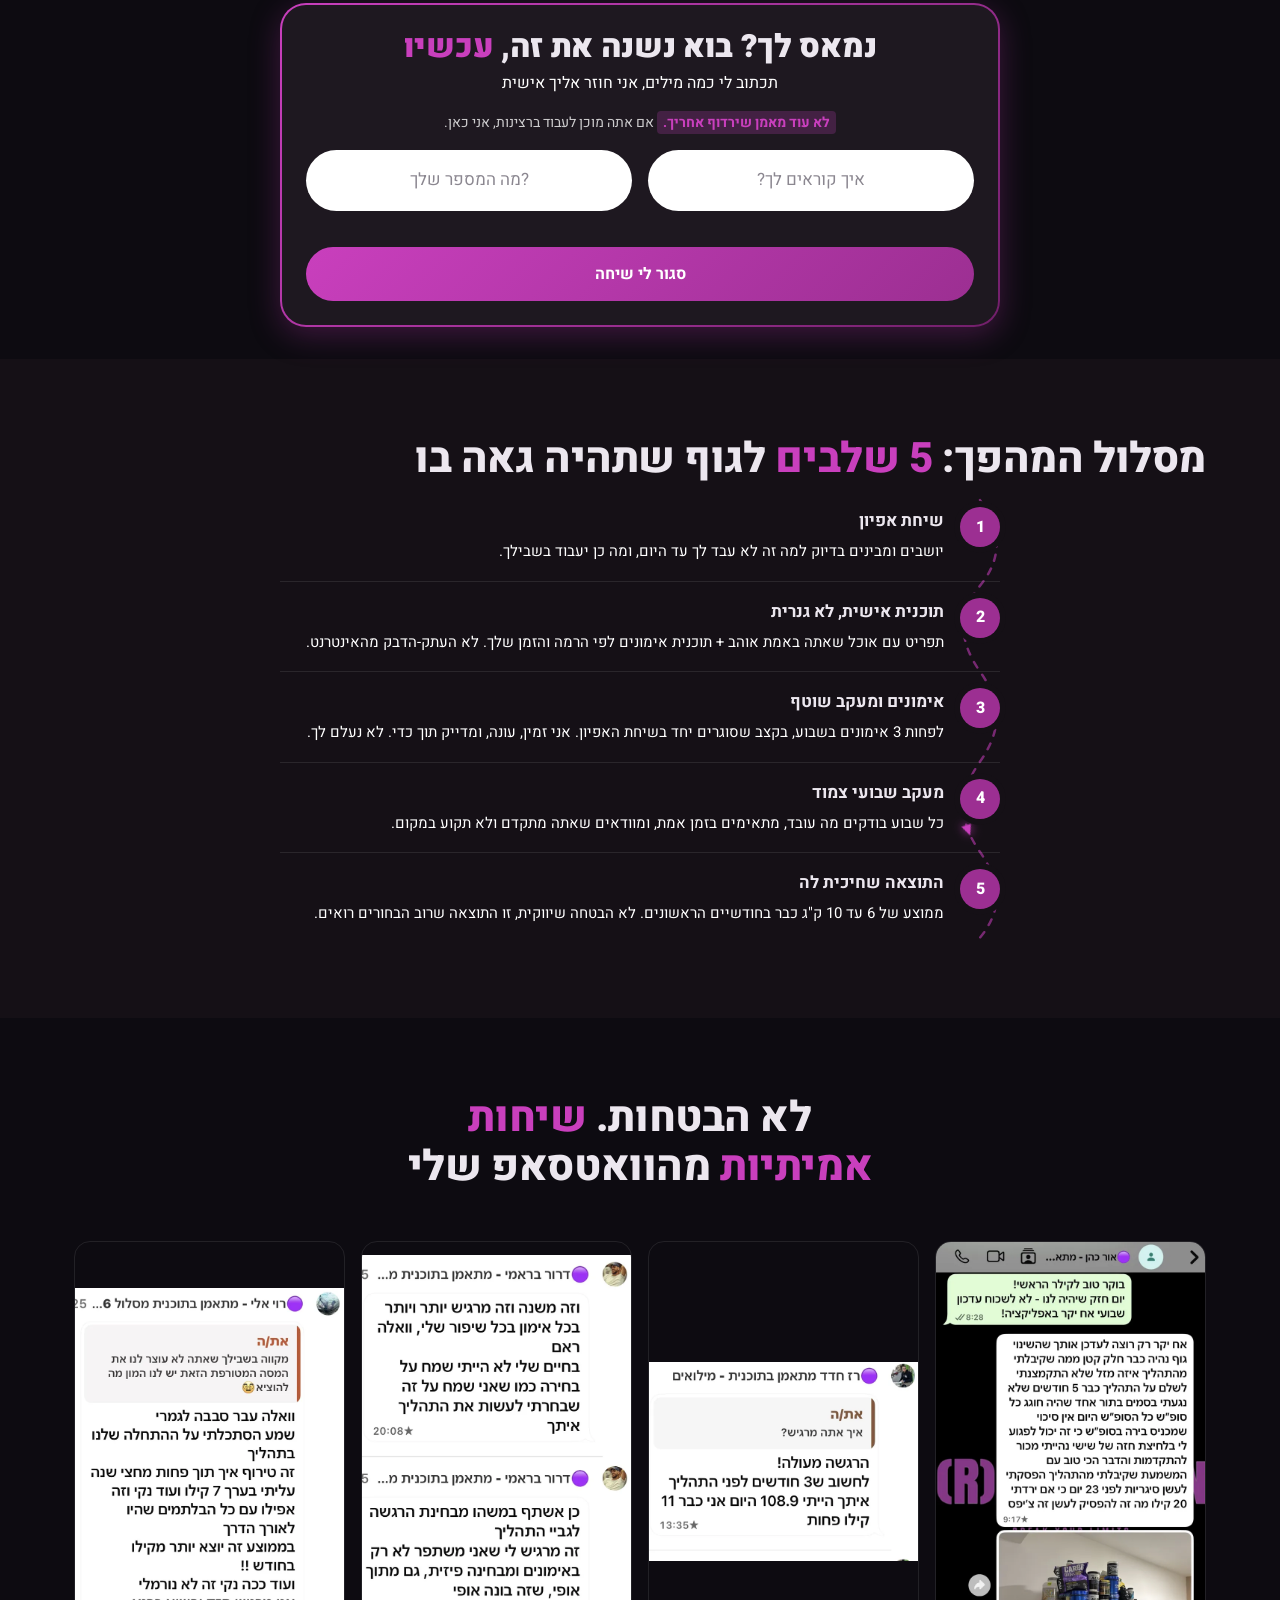
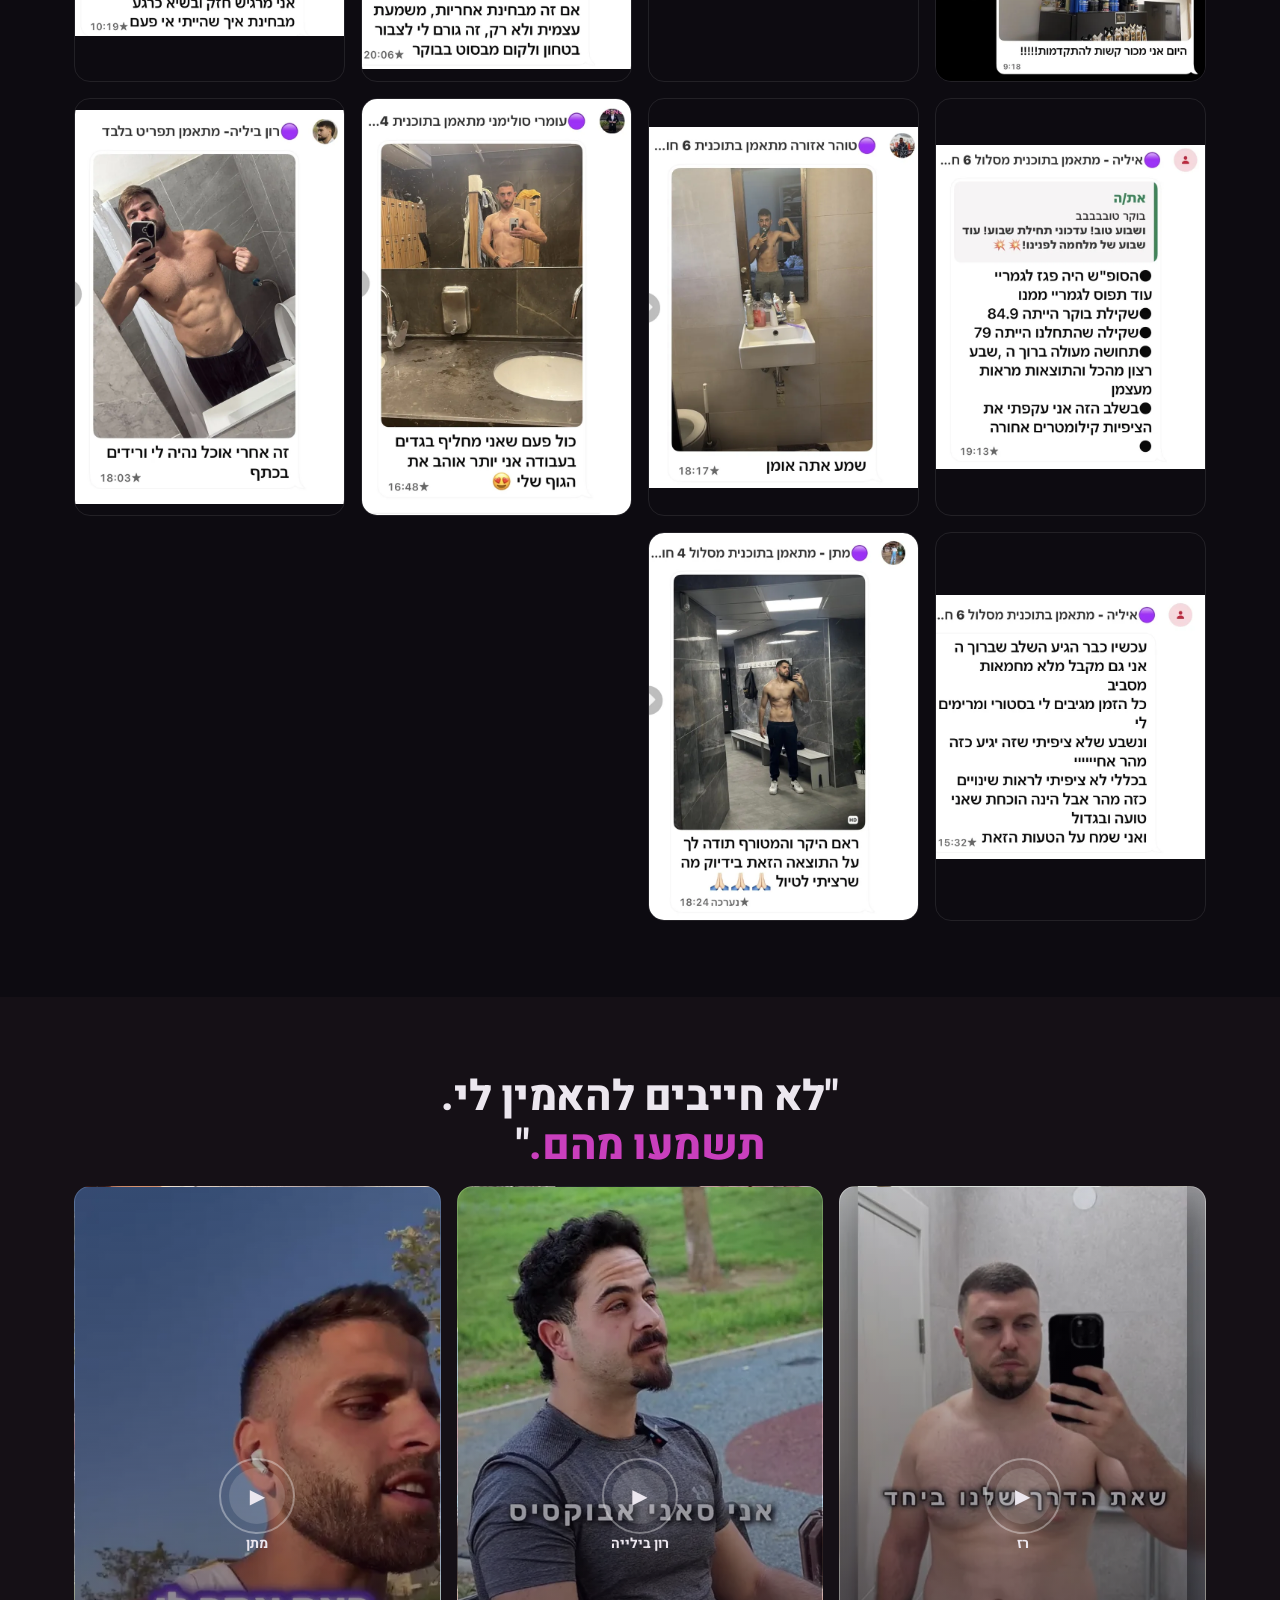
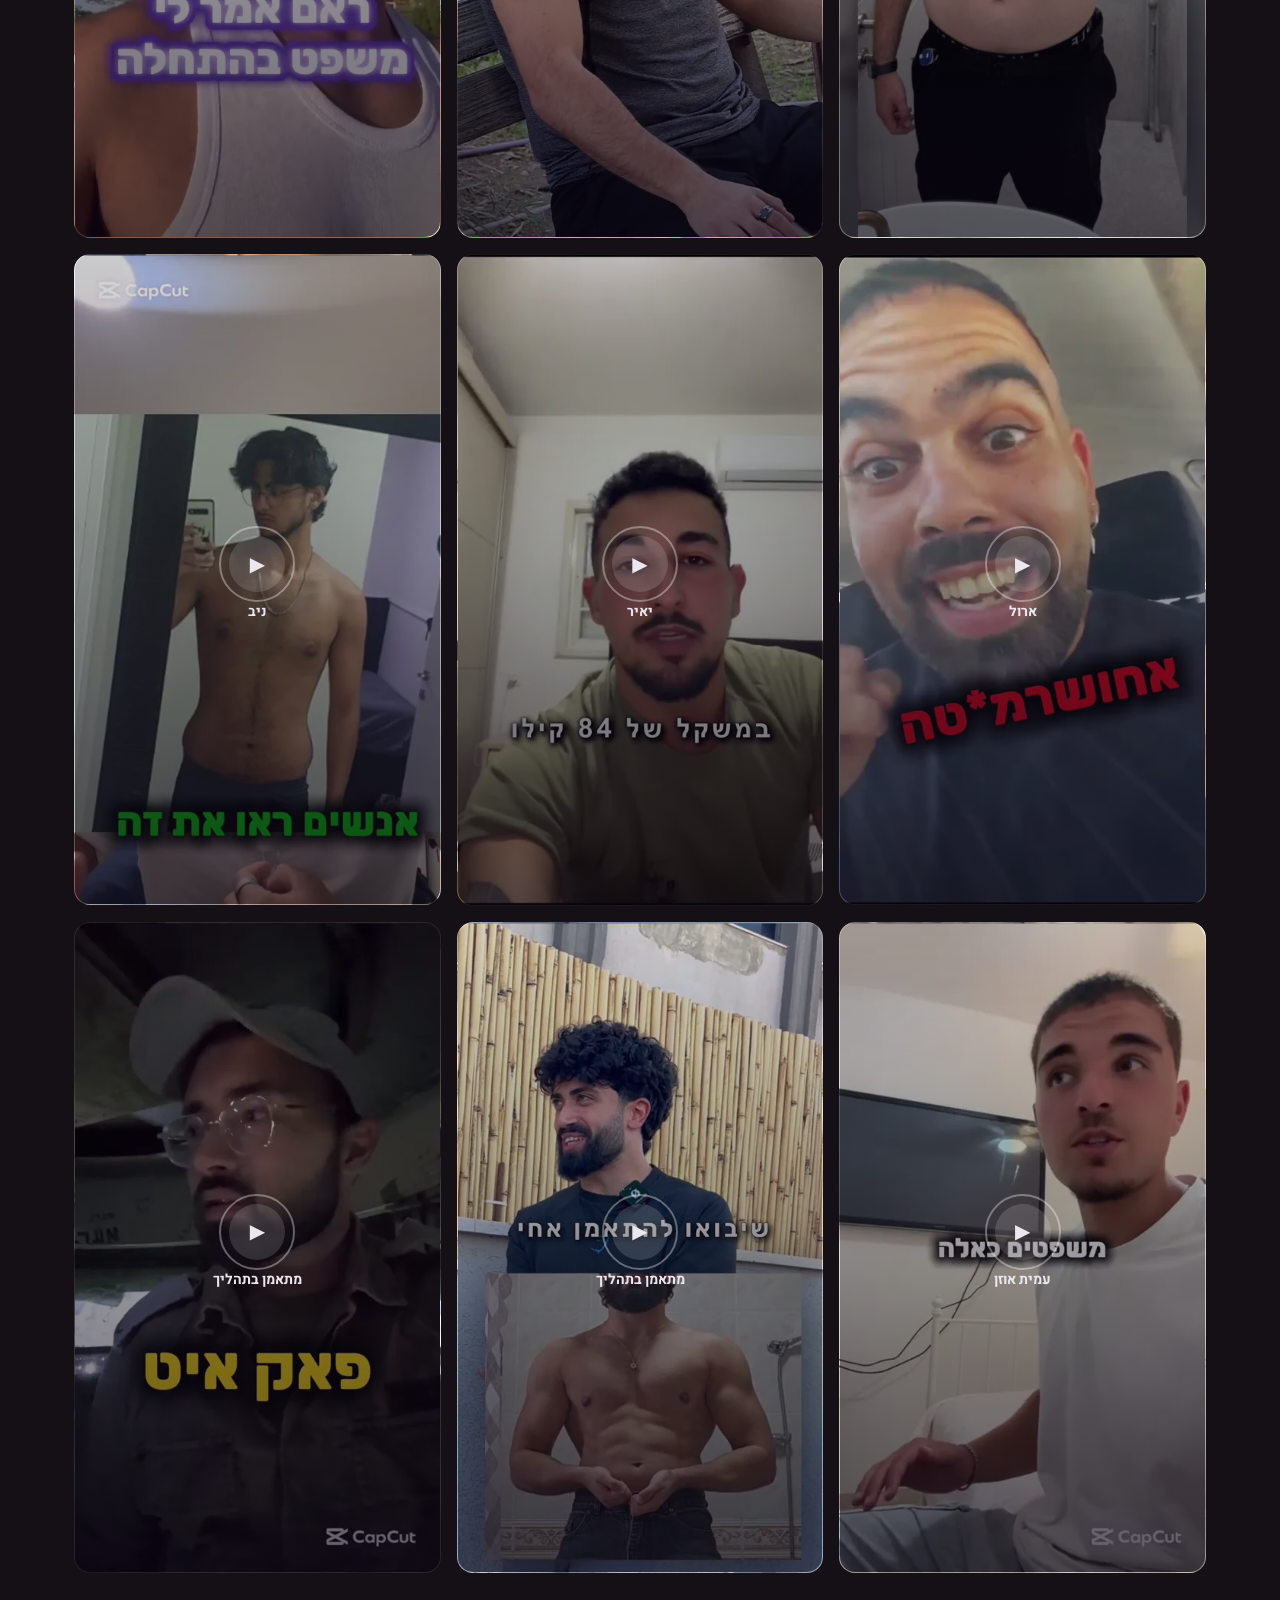
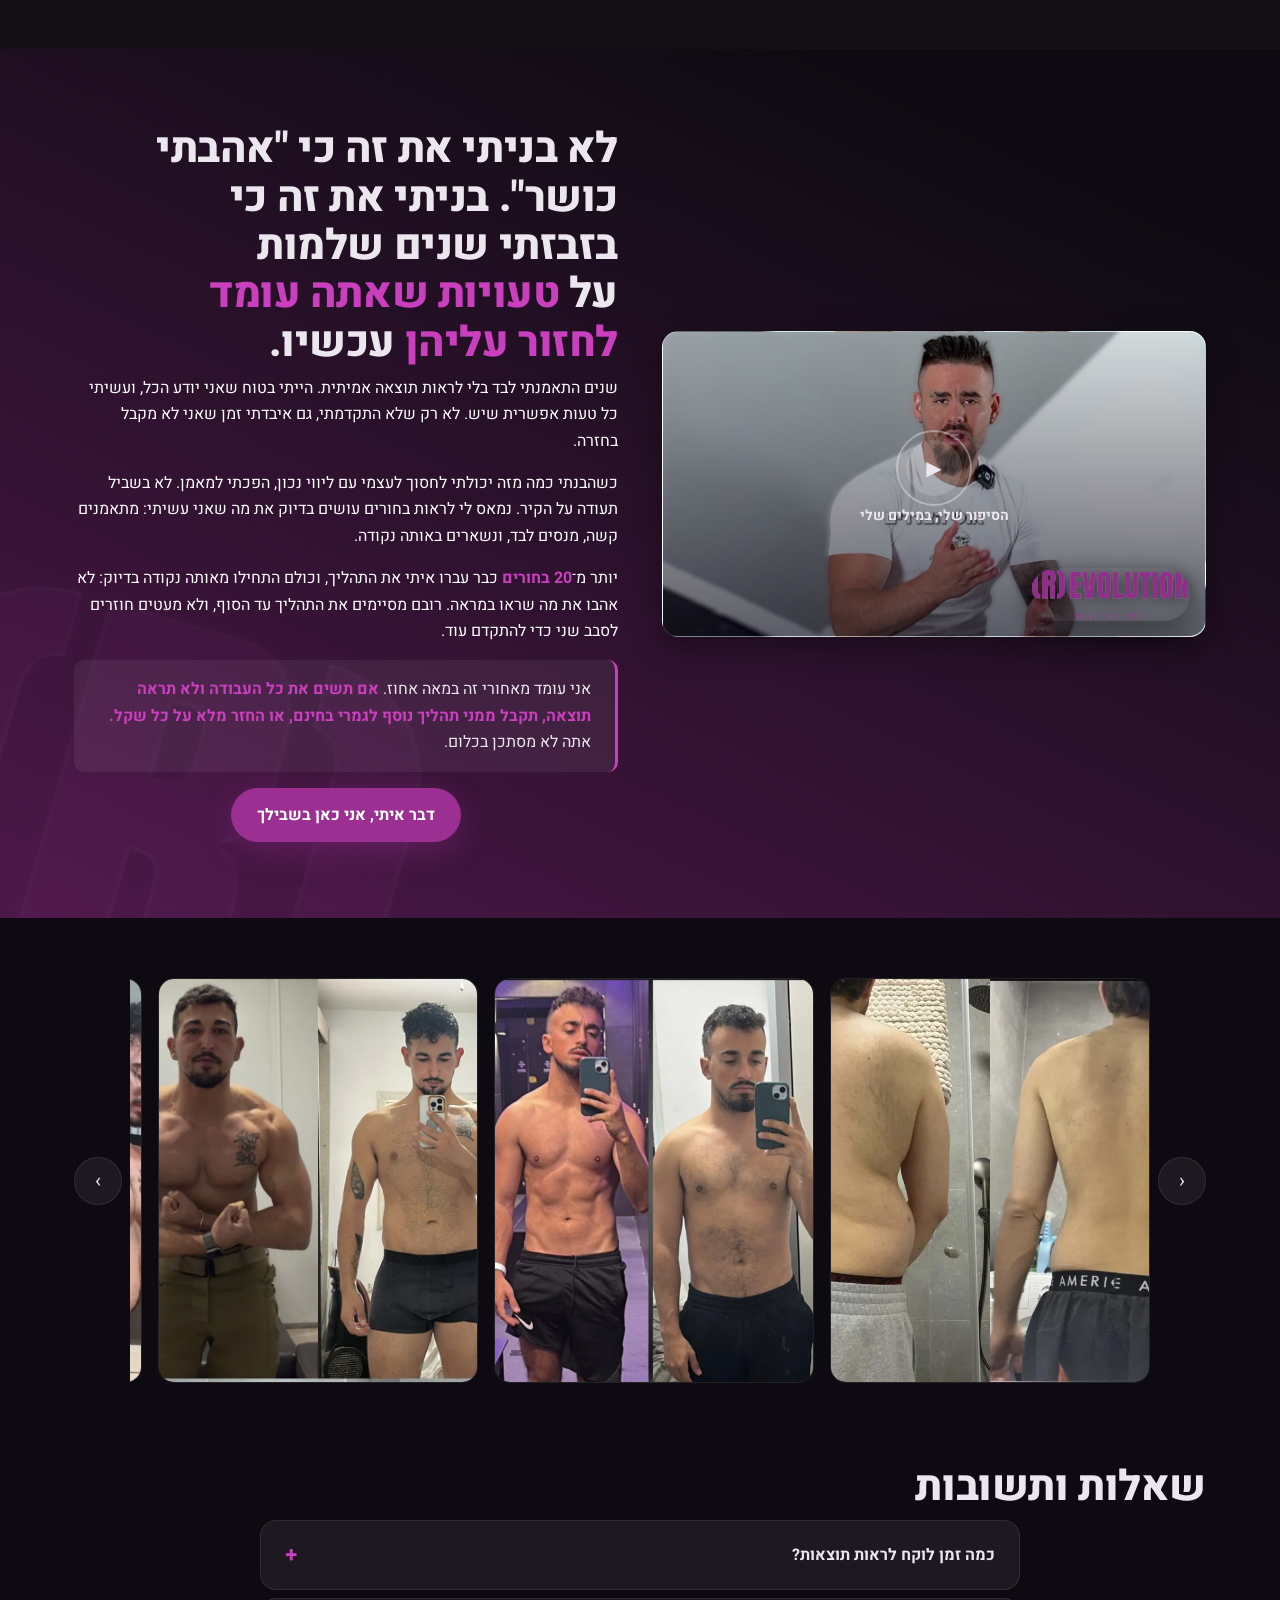
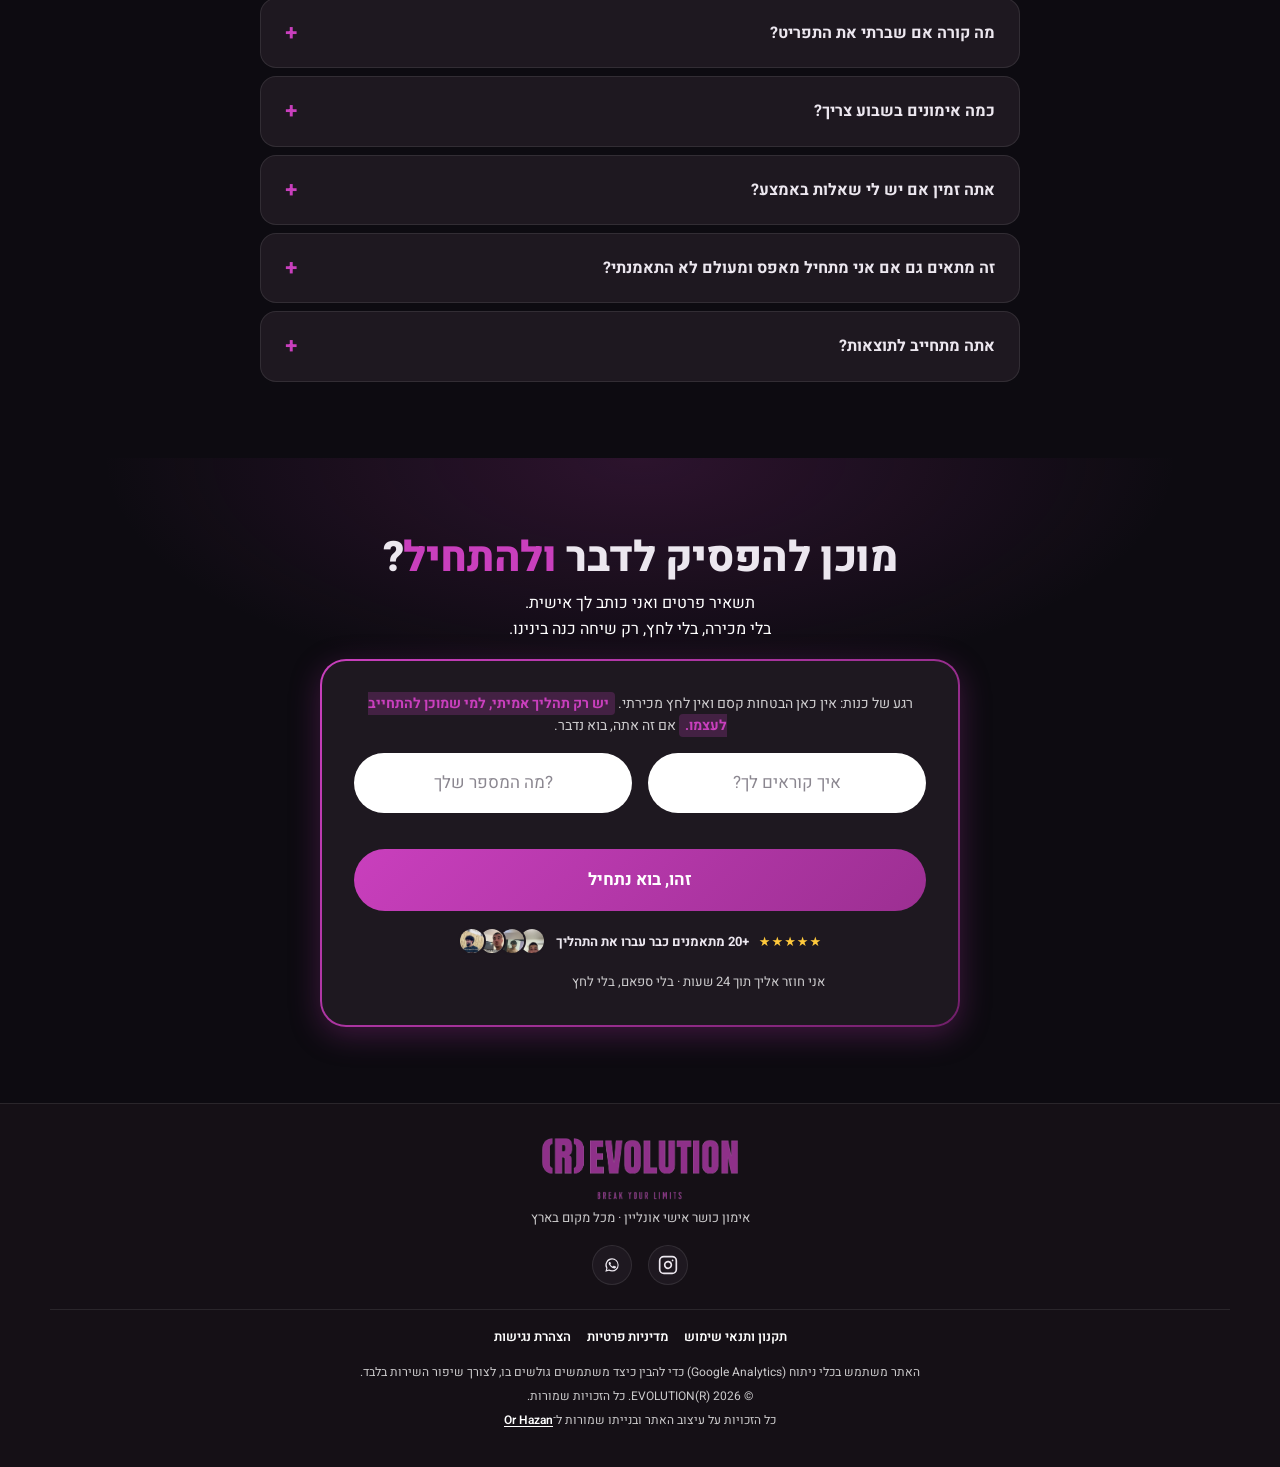
==== commit 847ab1d9: "Redesign lead forms with pill inputs + honesty-moment copy, add qualify/disqualify block - Lead form" ====
--- a/index.html
+++ b/index.html
@@ -93,20 +93,31 @@
           <h2>רוצה את הגוף הזה? זה <span class="accent-text">הצעד הראשון</span></h2>
           <p>תשאיר שם וטלפון, אני חוזר אליך אישית. בלי מוקד, בלי בוט, בלי סיבוב.</p>
         </div>
+        <p class="form-honesty">רגע של כנות: רוב המאמנים ינסו למכור לך. אם זה מה שאתה מצפה לו, אני כנראה לא הכתובת. <mark>זה תהליך למי שבאמת רוצה לעבוד, לא לעוד מאמן שירדוף אחריך.</mark> אם אתה בפנים, תשאיר פרטים.</p>
         <div class="lead-form-fields">
           <div class="field">
             <label for="name-hero">איך קוראים לך?</label>
-            <input id="name-hero" name="name" type="text" autocomplete="name" placeholder="השם שלך" required>
+            <input id="name-hero" name="name" type="text" autocomplete="name" placeholder="איך קוראים לך?" required>
             <span class="field-error" aria-live="polite"></span>
           </div>
           <div class="field">
             <label for="phone-hero">לאן מתקשרים?</label>
-            <input id="phone-hero" name="phone" type="tel" inputmode="numeric" autocomplete="tel" placeholder="050-0000000" required>
+            <input id="phone-hero" name="phone" type="tel" inputmode="numeric" autocomplete="tel" placeholder="מה המספר שלך?" required>
             <span class="field-error" aria-live="polite"></span>
           </div>
-          <button type="submit" class="btn btn-accent btn-lg btn-block">
-            <span class="btn-label">כן, אני בפנים</span>
-          </button>
+        </div>
+        <button type="submit" class="btn btn-gradient btn-lg btn-block">
+          <span class="btn-label">כן, אני בפנים</span>
+        </button>
+        <div class="form-proof">
+          <span class="form-proof-stars" aria-hidden="true">★★★★★</span>
+          <span class="form-proof-text">+20 מתאמנים כבר עברו את התהליך</span>
+          <span class="form-proof-avatars" aria-hidden="true">
+            <img src="assets/optimized/posters/raz-poster.webp" alt="" loading="lazy">
+            <img src="assets/optimized/posters/matan-poster.webp" alt="" loading="lazy">
+            <img src="assets/optimized/posters/ron-bilya-poster.webp" alt="" loading="lazy">
+            <img src="assets/optimized/posters/erol-poster.webp" alt="" loading="lazy">
+          </span>
         </div>
         <p class="lead-form-note">אני חוזר אליך תוך 24 שעות · בלי ספאם, בלי לחץ</p>
         <p class="lead-form-success" role="status" aria-live="polite" hidden>קיבלתי! נפתח לך וואטסאפ כדי לסגור פרטים אחרונים 🙌</p>
@@ -123,6 +134,25 @@
         <li class="reveal"><span class="x-icon" aria-hidden="true">✕</span> בלי להרוג את עצמך ב-6 אימונים בשבוע.</li>
         <li class="reveal"><span class="x-icon" aria-hidden="true">✕</span> ובלי תפריט שמרגיש כמו עונש.</li>
       </ul>
+
+      <div class="fit-check reveal">
+        <div class="fit-check-col fit-check-col--no">
+          <h3>זה לא בשבילך אם:</h3>
+          <ul>
+            <li><span class="x-icon" aria-hidden="true">✕</span> אתה מחפש קיצור דרך או פתרון קסם.</li>
+            <li><span class="x-icon" aria-hidden="true">✕</span> אתה רוצה לנסות חודש "בלי התחייבות" ולראות אם בא לך.</li>
+            <li><span class="x-icon" aria-hidden="true">✕</span> לא מוכן לעקוב אחרי תוכנית ברורה.</li>
+          </ul>
+        </div>
+        <div class="fit-check-col fit-check-col--yes">
+          <h3>אבל זה בדיוק בשבילך אם:</h3>
+          <ul>
+            <li><span class="check-icon" aria-hidden="true">✓</span> אתה מתאמן תקופה ומרגיש תקוע.</li>
+            <li><span class="check-icon" aria-hidden="true">✓</span> ניסית לבד או עם מאמנים אחרים ולא ראית מספיק תוצאה.</li>
+            <li><span class="check-icon" aria-hidden="true">✓</span> מוכן לעבוד ברצינות עם ליווי אמיתי, לא רק עוד תוכנית.</li>
+          </ul>
+        </div>
+      </div>
     </div>
   </section>
 
@@ -164,21 +194,22 @@
           <h2>נמאס לך? בוא נשנה את זה, <span class="accent-text">עכשיו</span></h2>
           <p>תכתוב לי כמה מילים, אני חוזר אליך אישית</p>
         </div>
-        <div class="lead-form-fields lead-form-fields--inline">
+        <p class="form-honesty"><mark>לא עוד מאמן שירדוף אחריך.</mark> אם אתה מוכן לעבוד ברצינות, אני כאן.</p>
+        <div class="lead-form-fields">
           <div class="field">
             <label for="name-mid">איך קוראים לך?</label>
-            <input id="name-mid" name="name" type="text" autocomplete="name" placeholder="השם שלך" required>
+            <input id="name-mid" name="name" type="text" autocomplete="name" placeholder="איך קוראים לך?" required>
             <span class="field-error" aria-live="polite"></span>
           </div>
           <div class="field">
             <label for="phone-mid">לאן מתקשרים?</label>
-            <input id="phone-mid" name="phone" type="tel" inputmode="numeric" autocomplete="tel" placeholder="050-0000000" required>
+            <input id="phone-mid" name="phone" type="tel" inputmode="numeric" autocomplete="tel" placeholder="מה המספר שלך?" required>
             <span class="field-error" aria-live="polite"></span>
           </div>
-          <button type="submit" class="btn btn-accent btn-block">
-            <span class="btn-label">סגור לי שיחה</span>
-          </button>
-        </div>
+        </div>
+        <button type="submit" class="btn btn-gradient btn-block">
+          <span class="btn-label">סגור לי שיחה</span>
+        </button>
         <p class="lead-form-success" role="status" aria-live="polite" hidden>קיבלתי! נפתח לך וואטסאפ כדי לסגור פרטים אחרונים 🙌</p>
       </form>
     </div>
@@ -464,20 +495,31 @@
         <p>תשאיר פרטים ואני כותב לך אישית.<br>בלי מכירה, בלי לחץ, רק שיחה כנה בינינו.</p>
       </div>
       <form class="lead-form lead-form--final reveal" id="lead-form-final" novalidate>
+        <p class="form-honesty">רגע של כנות: אין כאן הבטחות קסם ואין לחץ מכירתי. <mark>יש רק תהליך אמיתי, למי שמוכן להתחייב לעצמו.</mark> אם זה אתה, בוא נדבר.</p>
         <div class="lead-form-fields">
           <div class="field">
             <label for="name-final">איך קוראים לך?</label>
-            <input id="name-final" name="name" type="text" autocomplete="name" placeholder="השם שלך" required>
+            <input id="name-final" name="name" type="text" autocomplete="name" placeholder="איך קוראים לך?" required>
             <span class="field-error" aria-live="polite"></span>
           </div>
           <div class="field">
             <label for="phone-final">לאן מתקשרים?</label>
-            <input id="phone-final" name="phone" type="tel" inputmode="numeric" autocomplete="tel" placeholder="050-0000000" required>
+            <input id="phone-final" name="phone" type="tel" inputmode="numeric" autocomplete="tel" placeholder="מה המספר שלך?" required>
             <span class="field-error" aria-live="polite"></span>
           </div>
-          <button type="submit" class="btn btn-accent btn-lg btn-block">
-            <span class="btn-label">זהו, בוא נתחיל</span>
-          </button>
+        </div>
+        <button type="submit" class="btn btn-gradient btn-lg btn-block">
+          <span class="btn-label">זהו, בוא נתחיל</span>
+        </button>
+        <div class="form-proof">
+          <span class="form-proof-stars" aria-hidden="true">★★★★★</span>
+          <span class="form-proof-text">+20 מתאמנים כבר עברו את התהליך</span>
+          <span class="form-proof-avatars" aria-hidden="true">
+            <img src="assets/optimized/posters/yair-poster.webp" alt="" loading="lazy">
+            <img src="assets/optimized/posters/niv-poster.webp" alt="" loading="lazy">
+            <img src="assets/optimized/posters/amit-ozen-poster.webp" alt="" loading="lazy">
+            <img src="assets/optimized/posters/tuvs-poster.webp" alt="" loading="lazy">
+          </span>
         </div>
         <p class="lead-form-note">אני חוזר אליך תוך 24 שעות · בלי ספאם, בלי לחץ</p>
         <p class="lead-form-success" role="status" aria-live="polite" hidden>קיבלתי! נפתח לך וואטסאפ כדי לסגור פרטים אחרונים 🙌</p>
--- a/css/style.css
+++ b/css/style.css
@@ -243,39 +243,94 @@
 .lead-form-head h2 { font-size: clamp(25px, 3.6vw, 32px); font-weight: 900; margin-bottom: var(--space-1); }
 .lead-form-head p { color: var(--ink-300); margin-inline: auto; font-size: 16px; }
 
-.lead-form-fields { display: flex; flex-direction: column; gap: var(--space-3); }
-.lead-form-fields--inline { }
-@media (min-width: 720px) {
-  .lead-form-fields--inline {
-    flex-direction: row;
-    align-items: flex-start;
-  }
-  .lead-form-fields--inline .field { flex: 1; }
-  .lead-form-fields--inline .btn { flex-shrink: 0; margin-top: 26px; width: auto; }
+/* Fields sit side by side (name / phone), the submit button is always its
+   own full-width row below them — matches the reference form Ram's mentor
+   pointed to, rather than squeezing the button into the same row. */
+.lead-form-fields { display: flex; flex-direction: column; gap: var(--space-3); margin-bottom: var(--space-3); }
+@media (min-width: 560px) {
+  .lead-form-fields { flex-direction: row; }
+  .lead-form-fields .field { flex: 1; }
+}
+
+/* Field labels stay in the DOM for screen readers, but the pill design
+   below (borrowed from a reference site Ram's mentor liked) communicates
+   the field's purpose through its placeholder only. */
+.sr-only {
+  position: absolute; width: 1px; height: 1px; padding: 0; margin: -1px;
+  overflow: hidden; clip: rect(0, 0, 0, 0); white-space: nowrap; border: 0;
 }
 
 .field { display: flex; flex-direction: column; gap: 6px; text-align: right; }
-.field label { font-size: 14px; font-weight: 700; color: var(--ink-100); }
+.field label {
+  position: absolute; width: 1px; height: 1px; padding: 0; margin: -1px;
+  overflow: hidden; clip: rect(0, 0, 0, 0); white-space: nowrap; border: 0;
+}
 .field input {
   font: inherit;
   font-size: 17px;
-  padding: 15px 18px;
-  border-radius: var(--radius-sm);
-  border: 1.5px solid var(--border-dark);
-  background: var(--ink-900);
-  color: var(--ink-100);
-  transition: border-color .2s var(--ease), box-shadow .2s var(--ease);
-}
-.field input::placeholder { color: var(--ink-500); }
-.field input:focus { border-color: var(--accent-bright); box-shadow: 0 0 0 3px rgba(201,63,189,0.25); outline: none; }
-.field input.is-invalid { border-color: #e5566b; }
-.field-error { font-size: 12px; color: #ff8296; min-height: 14px; }
+  padding: 16px 22px;
+  border-radius: var(--radius-pill);
+  border: none;
+  background: #fff;
+  color: var(--ink-950);
+  text-align: center;
+  transition: box-shadow .2s var(--ease);
+}
+.field input::placeholder { color: #8b8790; }
+.field input:focus { box-shadow: 0 0 0 3px rgba(201,63,189,0.45); outline: none; }
+.field input.is-invalid { box-shadow: 0 0 0 3px rgba(229,86,107,0.55); }
+.field-error { font-size: 12px; color: #ff8296; min-height: 14px; text-align: center; }
 
 .lead-form-note { text-align: center; font-size: 13px; color: var(--ink-500); margin-top: var(--space-3); }
 .lead-form-success {
   text-align: center; margin-top: var(--space-3); padding: 12px; border-radius: var(--radius-sm);
   background: rgba(46,204,113,0.12); color: #7bdba0; font-weight: 600;
 }
+
+/* "Moment of honesty" qualifier blurb, shown above each lead form —
+   disqualifies low-intent readers and builds trust through directness
+   before asking for contact details. */
+.form-honesty {
+  max-width: 560px;
+  margin-inline: auto;
+  margin-bottom: var(--space-3);
+  text-align: center;
+  font-size: 14px;
+  line-height: 1.6;
+  color: var(--ink-500);
+}
+.form-honesty mark {
+  background: rgba(201,63,189,0.22);
+  color: var(--accent-bright);
+  font-weight: 700;
+  padding: 1px 6px;
+  border-radius: 4px;
+}
+
+/* Gradient submit button (distinct from the flat .btn-accent used
+   elsewhere) + social-proof strip directly under it, so trust signals
+   sit right at the point of decision. */
+.btn-gradient {
+  background: linear-gradient(135deg, var(--accent-bright), var(--accent));
+  color: #fff;
+}
+.btn-gradient:hover { filter: brightness(1.1); transform: translateY(-2px); }
+
+.form-proof {
+  display: flex; align-items: center; justify-content: center; gap: 10px;
+  flex-wrap: wrap;
+  margin-top: var(--space-3);
+}
+.form-proof-stars { color: #ffc93c; font-size: 13px; letter-spacing: 1px; }
+.form-proof-text { font-size: 13px; font-weight: 700; color: var(--ink-100); }
+.form-proof-avatars { display: flex; align-items: center; }
+.form-proof-avatars img {
+  width: 28px; height: 28px; border-radius: 50%;
+  border: 2px solid var(--ink-800);
+  object-fit: cover; object-position: top center;
+  margin-inline-start: -8px;
+}
+.form-proof-avatars img:first-child { margin-inline-start: 0; }
 
 /* ---------------------------------- Belief break ---------------------------------- */
 .belief-break { padding-block: var(--space-6); text-align: center; }
@@ -286,6 +341,26 @@
   font-size: clamp(17px, 2vw, 20px); color: var(--ink-300);
 }
 .x-icon { color: #e5566b; font-weight: 800; }
+
+/* Qualify / disqualify block — borrowed technique: naming who this ISN'T
+   for filters low-intent readers and makes the "who it IS for" half land
+   harder right after. */
+.fit-check {
+  display: grid; grid-template-columns: 1fr 1fr; gap: var(--space-4);
+  margin-top: var(--space-5);
+  max-width: 760px; margin-inline: auto;
+  text-align: right;
+}
+.fit-check-col { padding: var(--space-4); border-radius: var(--radius-md); }
+.fit-check-col--no { background: rgba(229,86,107,0.08); border: 1px solid rgba(229,86,107,0.25); }
+.fit-check-col--yes { background: rgba(46,204,113,0.08); border: 1px solid rgba(46,204,113,0.25); }
+.fit-check-col h3 { font-size: 16px; margin-bottom: var(--space-2); }
+.fit-check-col ul { display: flex; flex-direction: column; gap: 8px; }
+.fit-check-col li { display: flex; align-items: flex-start; gap: 8px; font-size: 15px; color: var(--ink-300); }
+.check-icon { color: #5fd88a; font-weight: 800; }
+@media (max-width: 640px) {
+  .fit-check { grid-template-columns: 1fr; }
+}
 
 /* ---------------------------------- Proof stat ---------------------------------- */
 .proof-stat { padding-block: var(--space-5); }
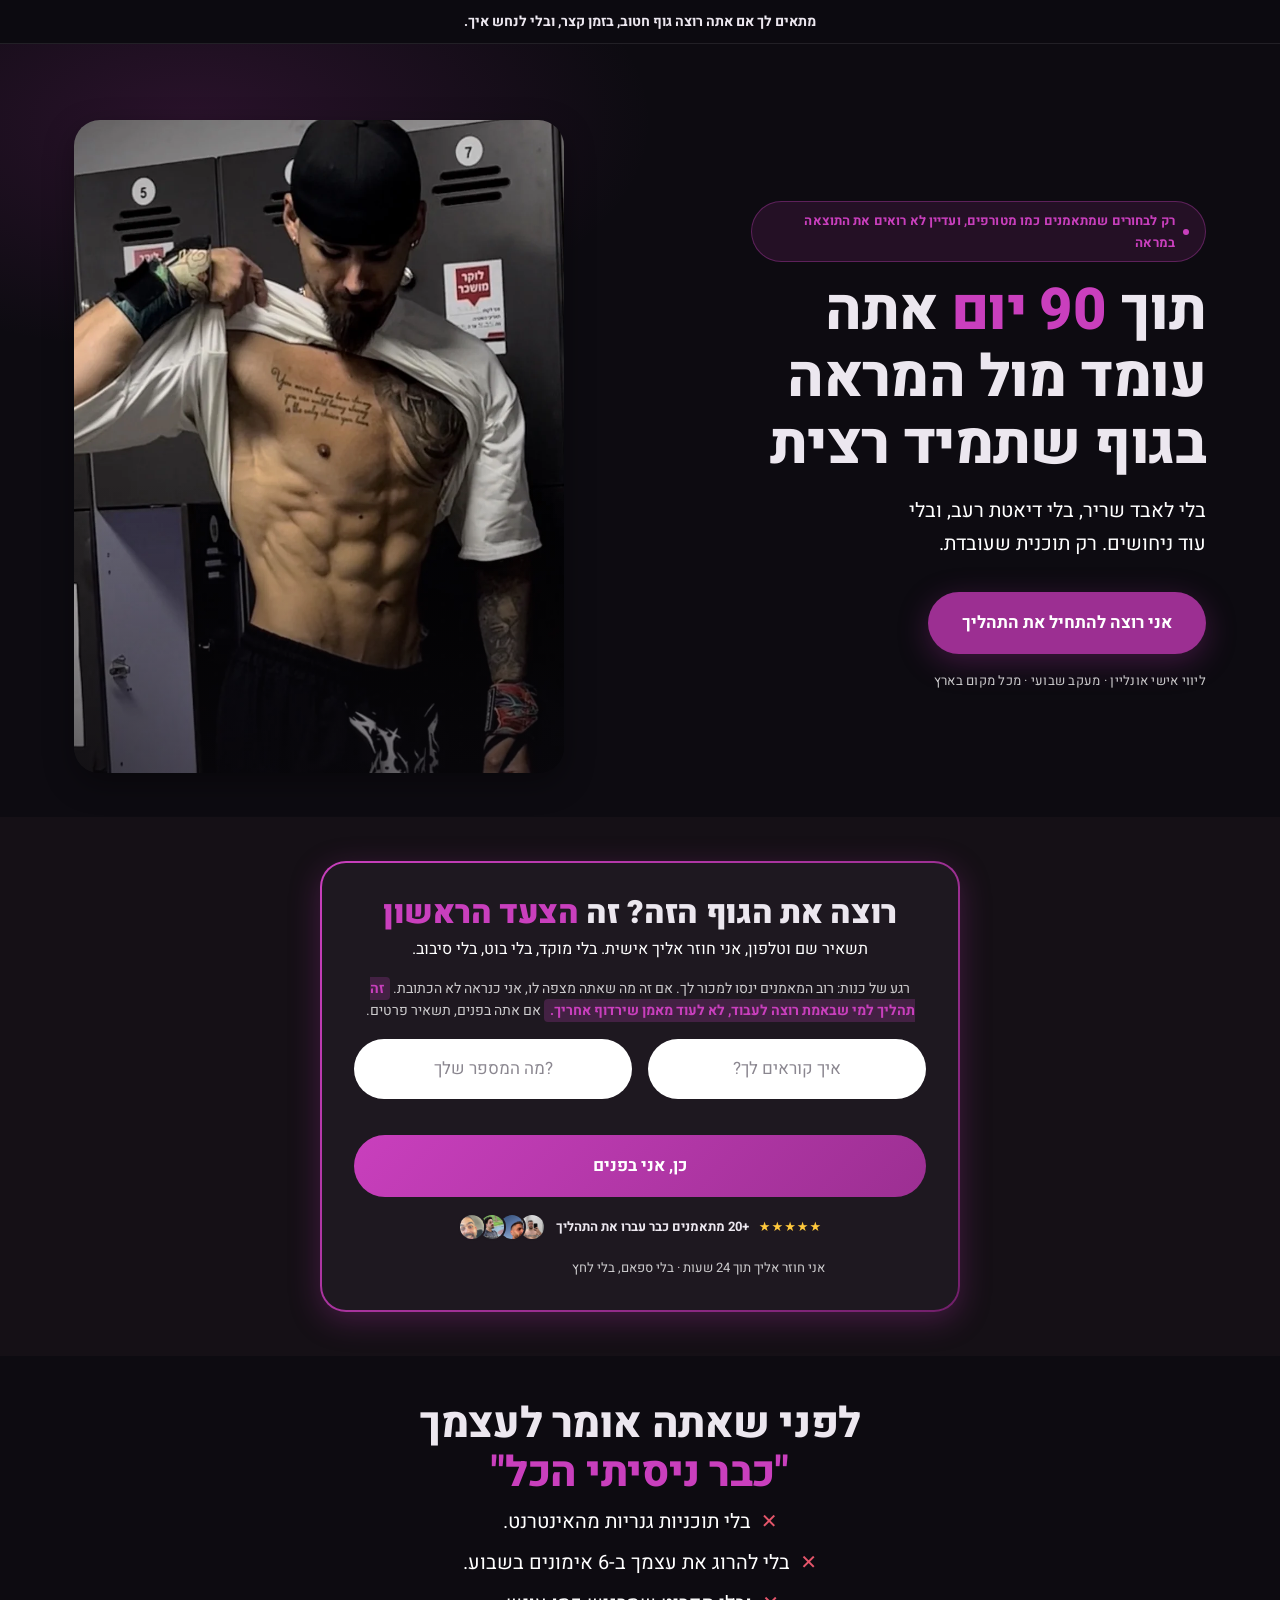
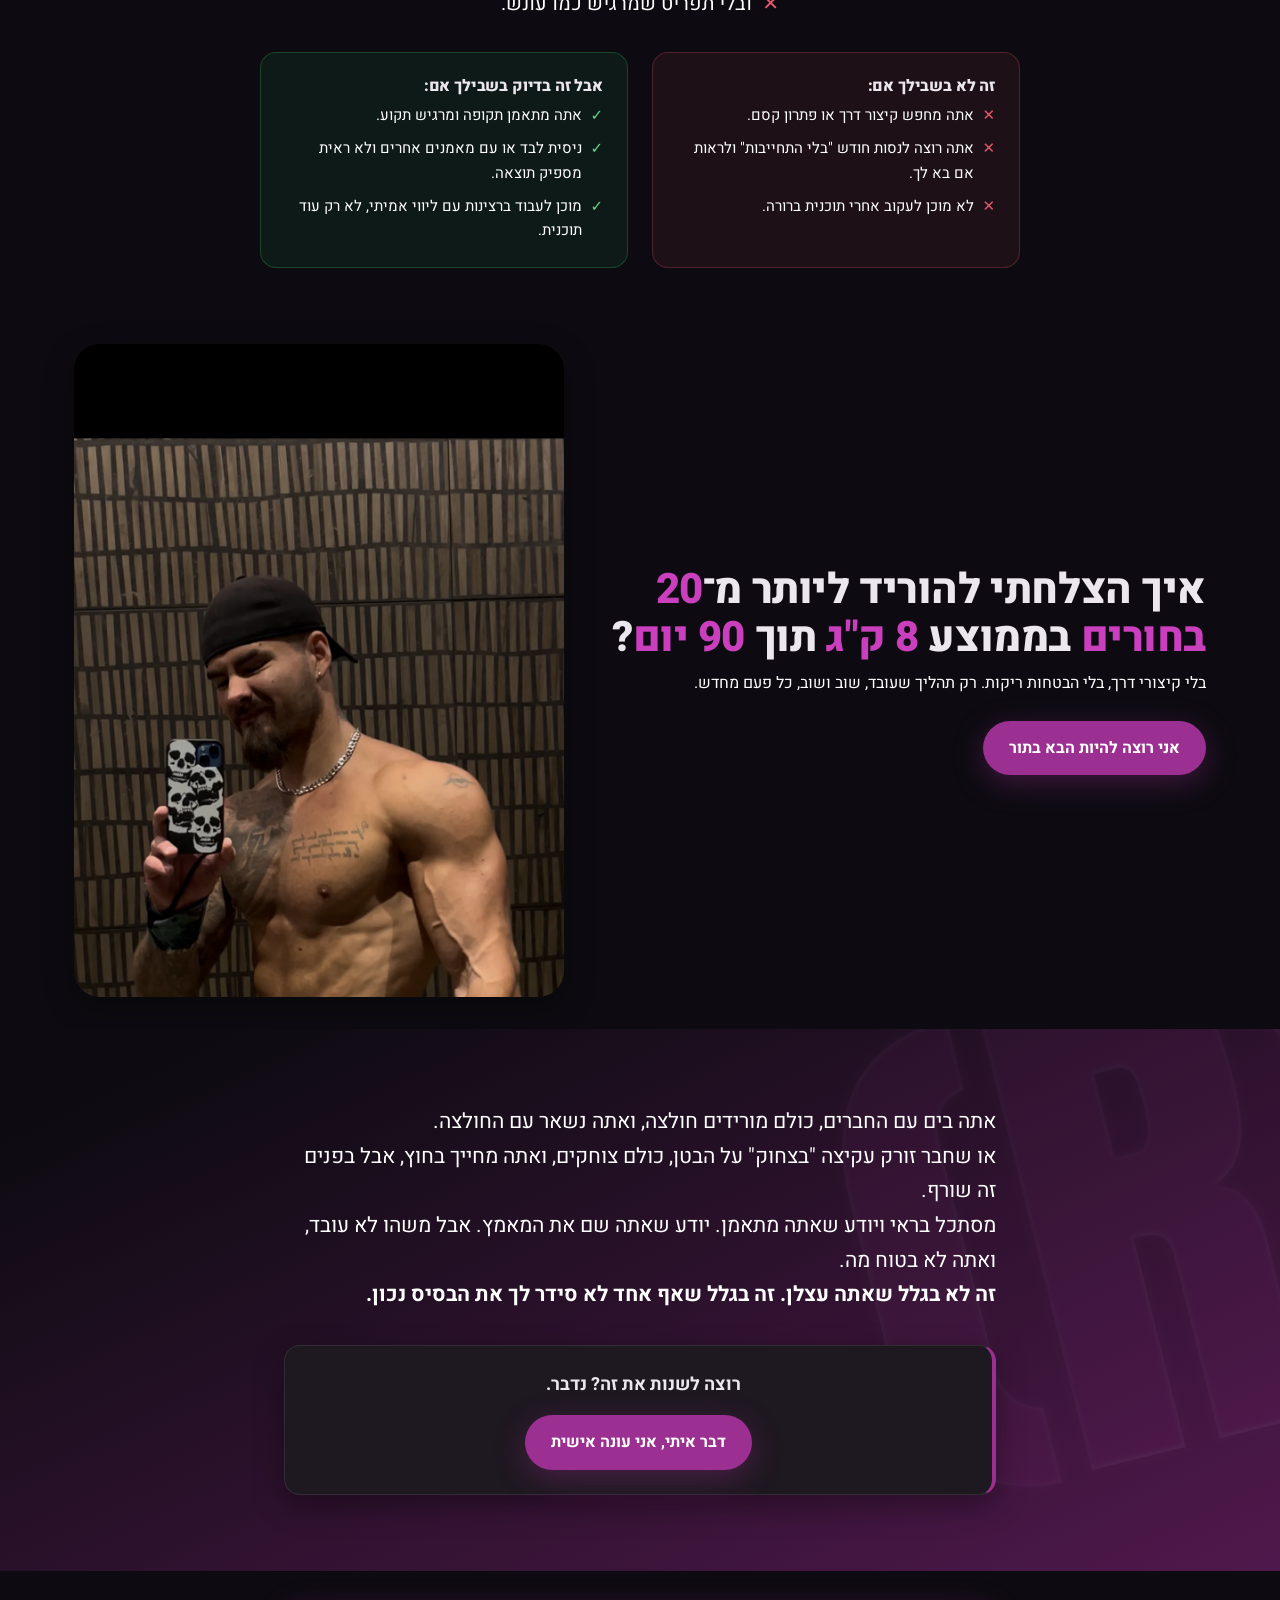
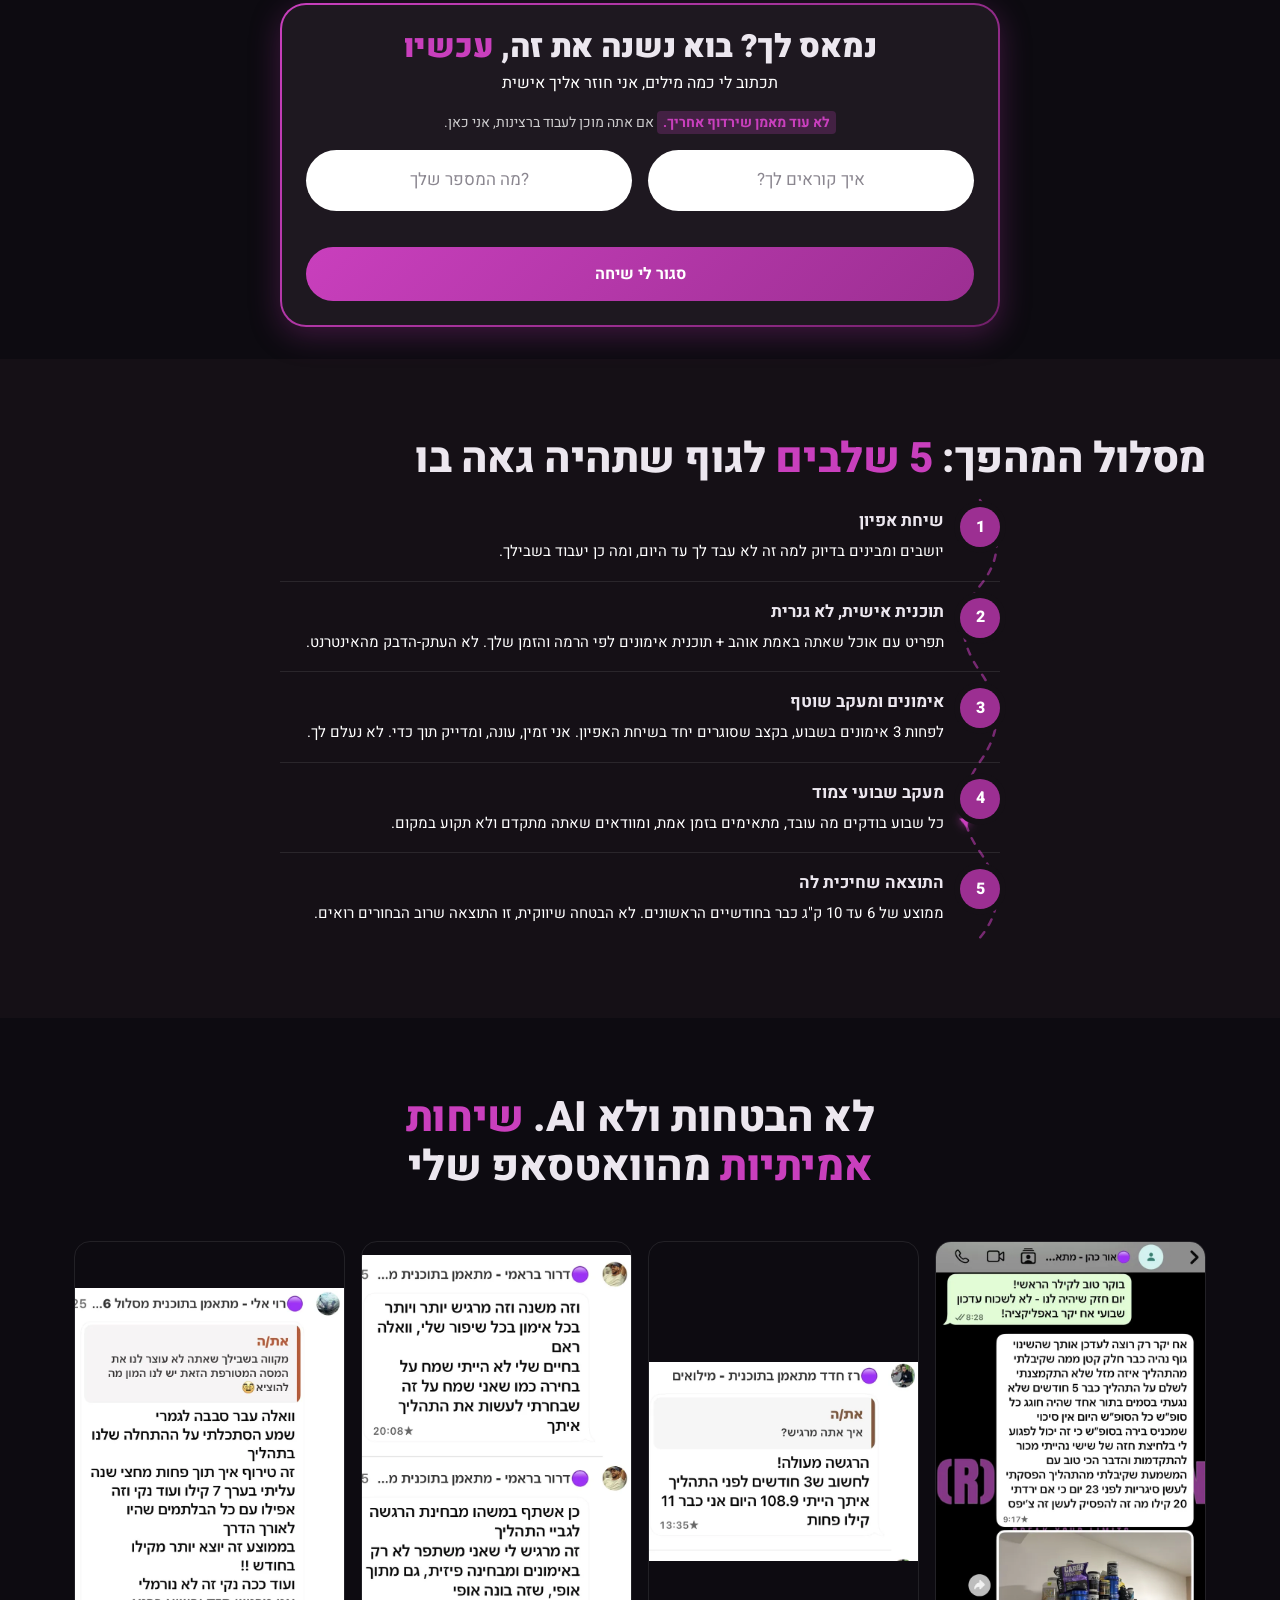
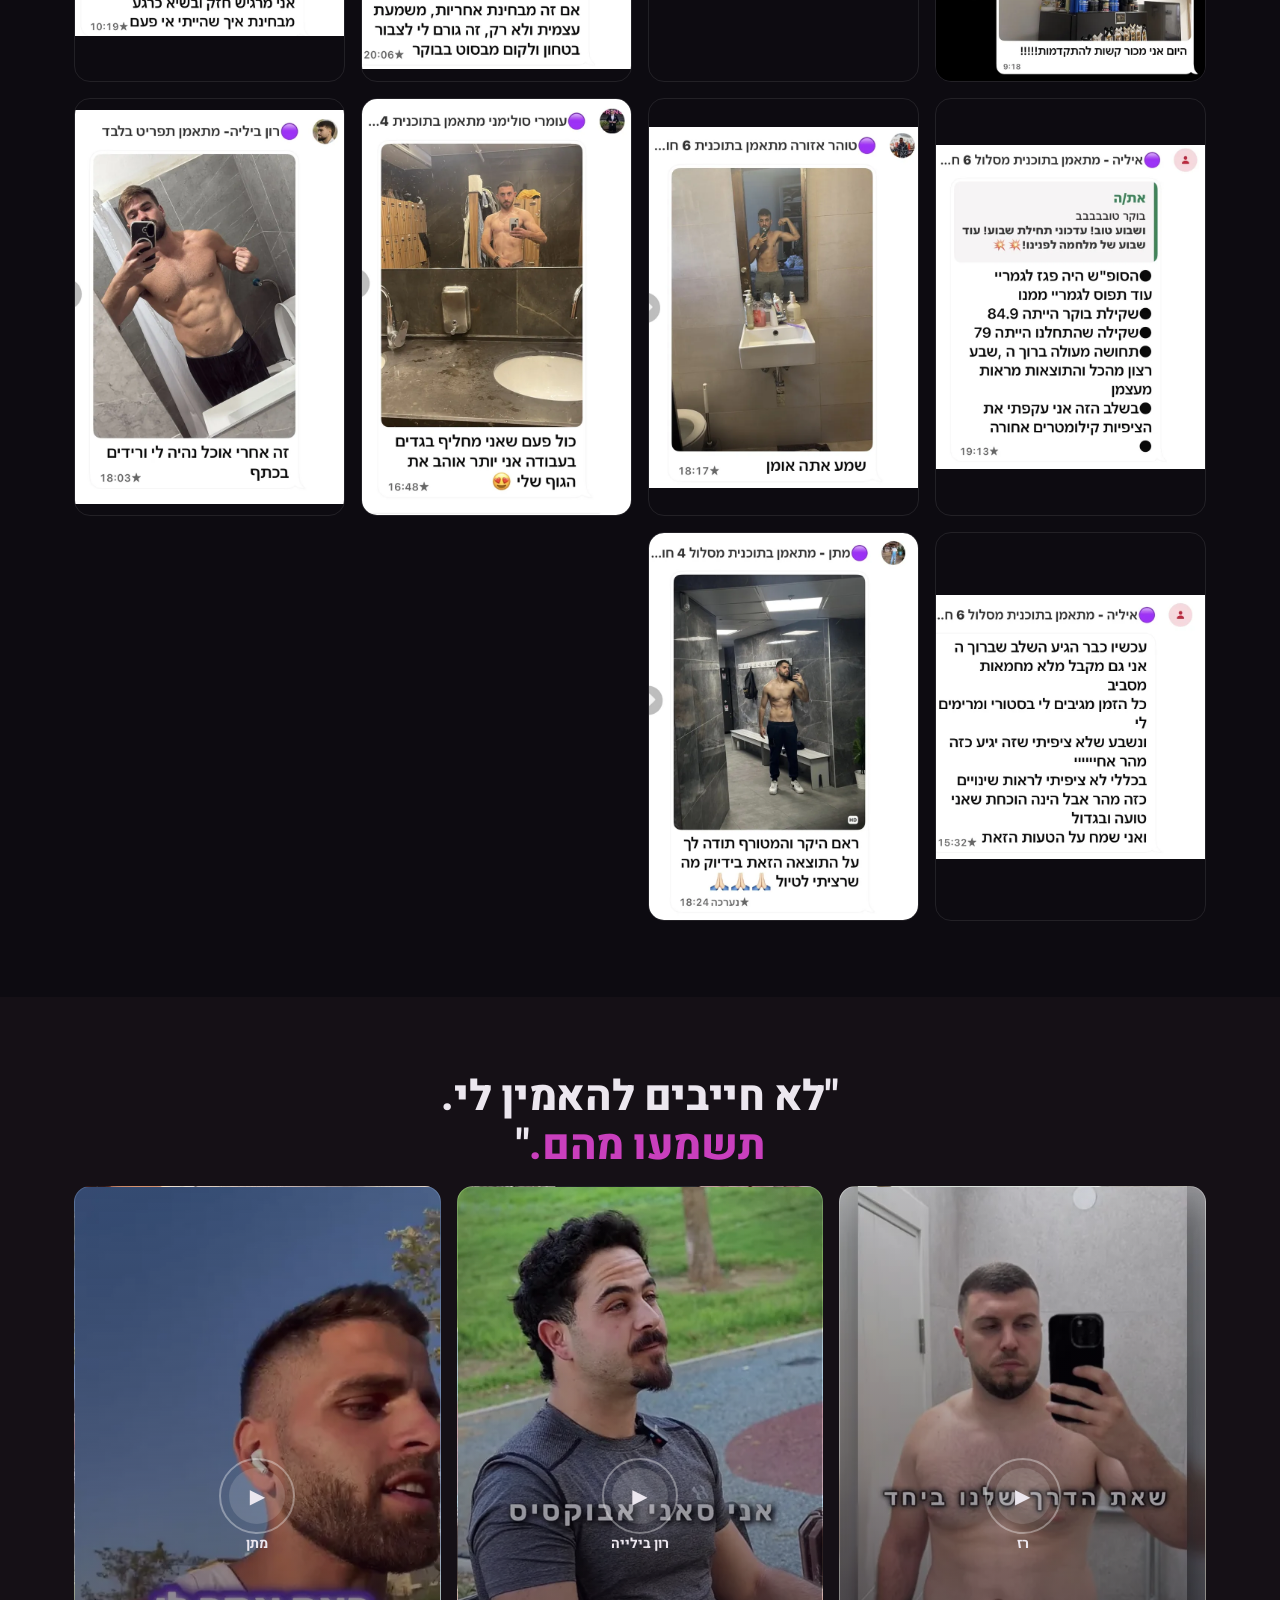
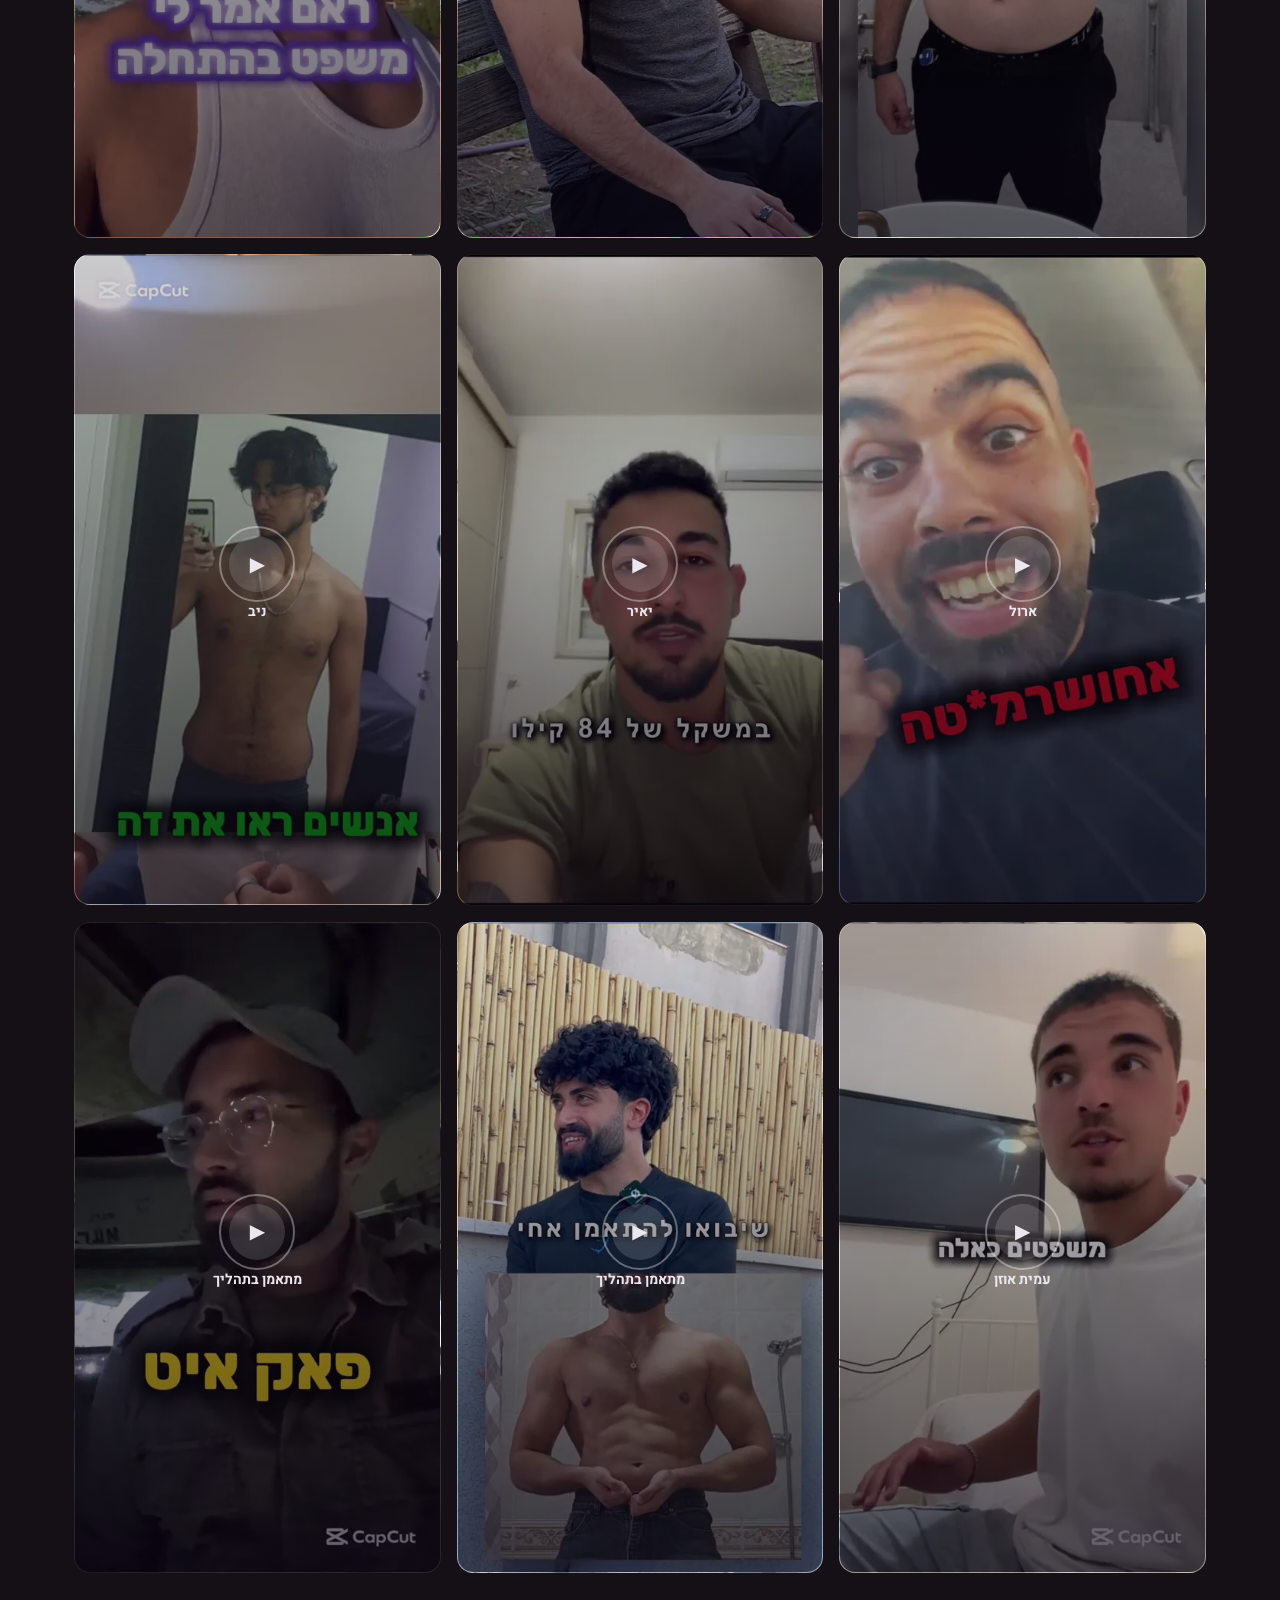
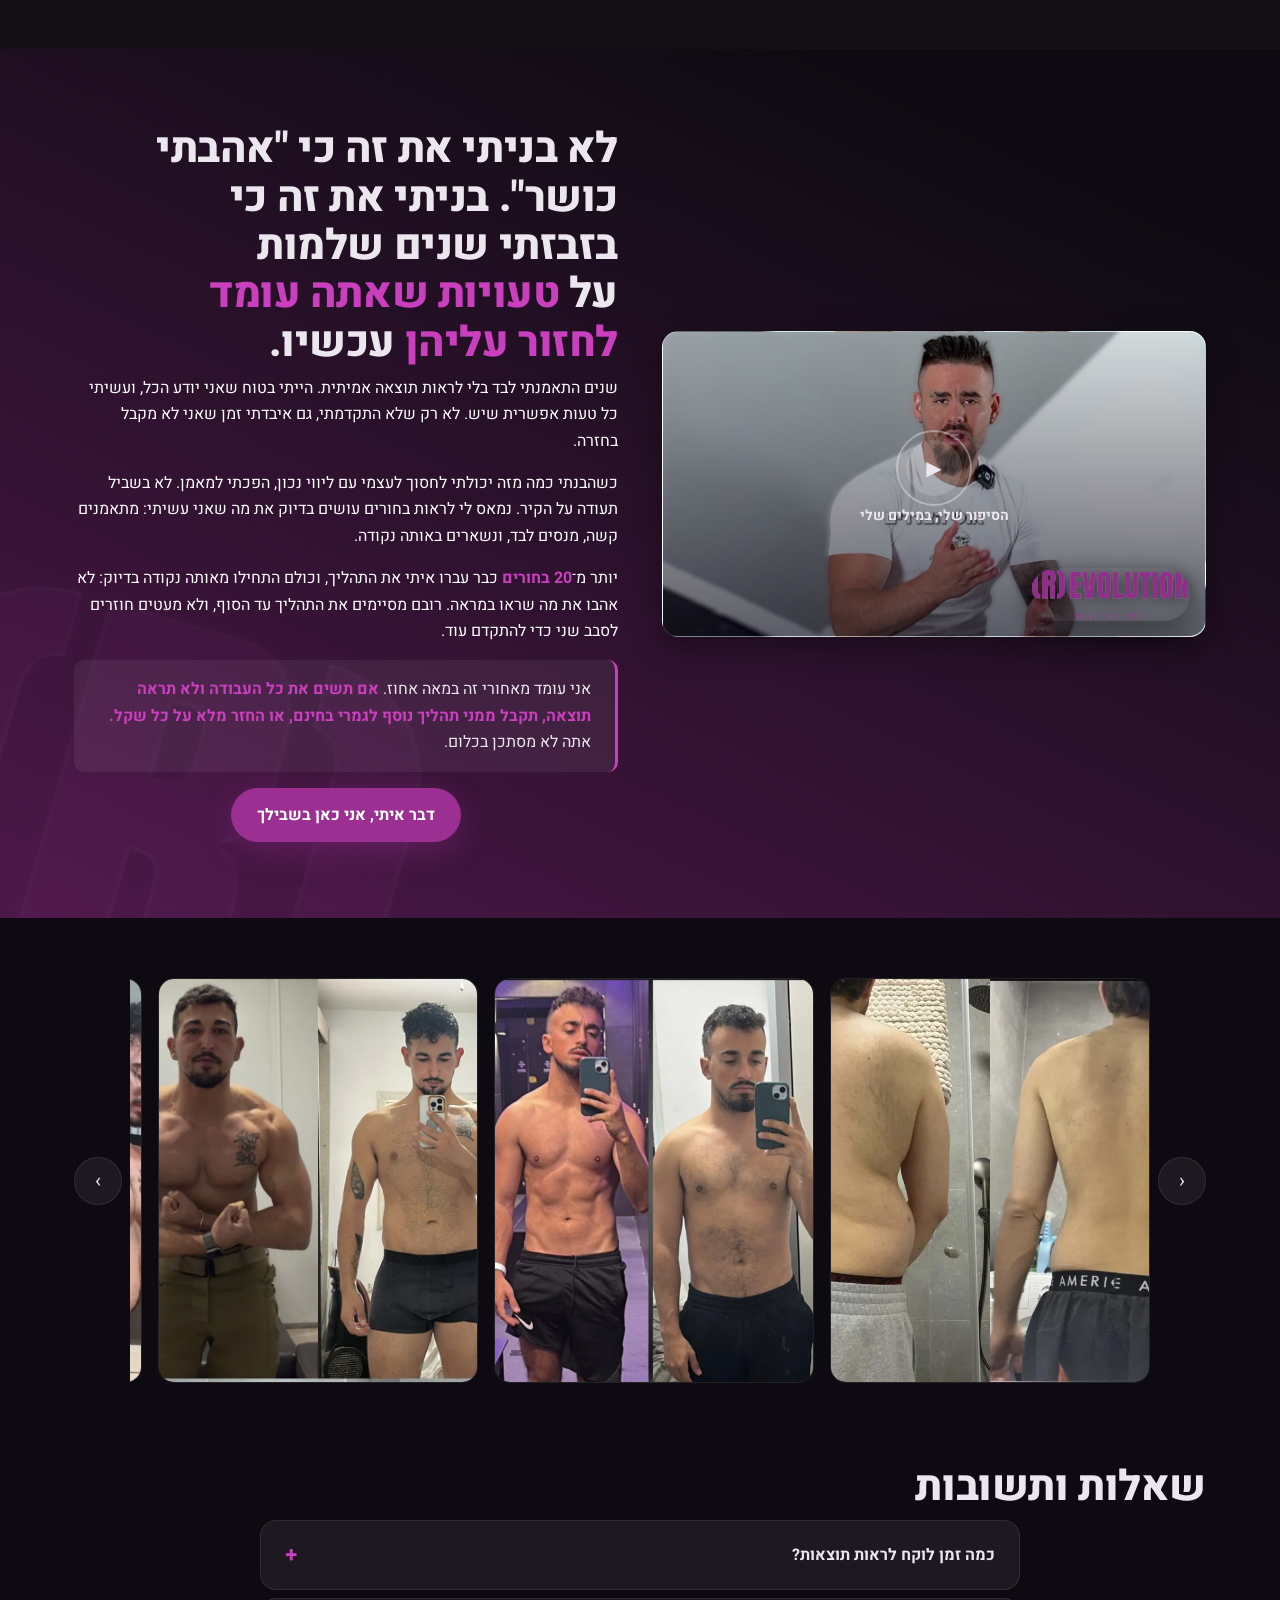
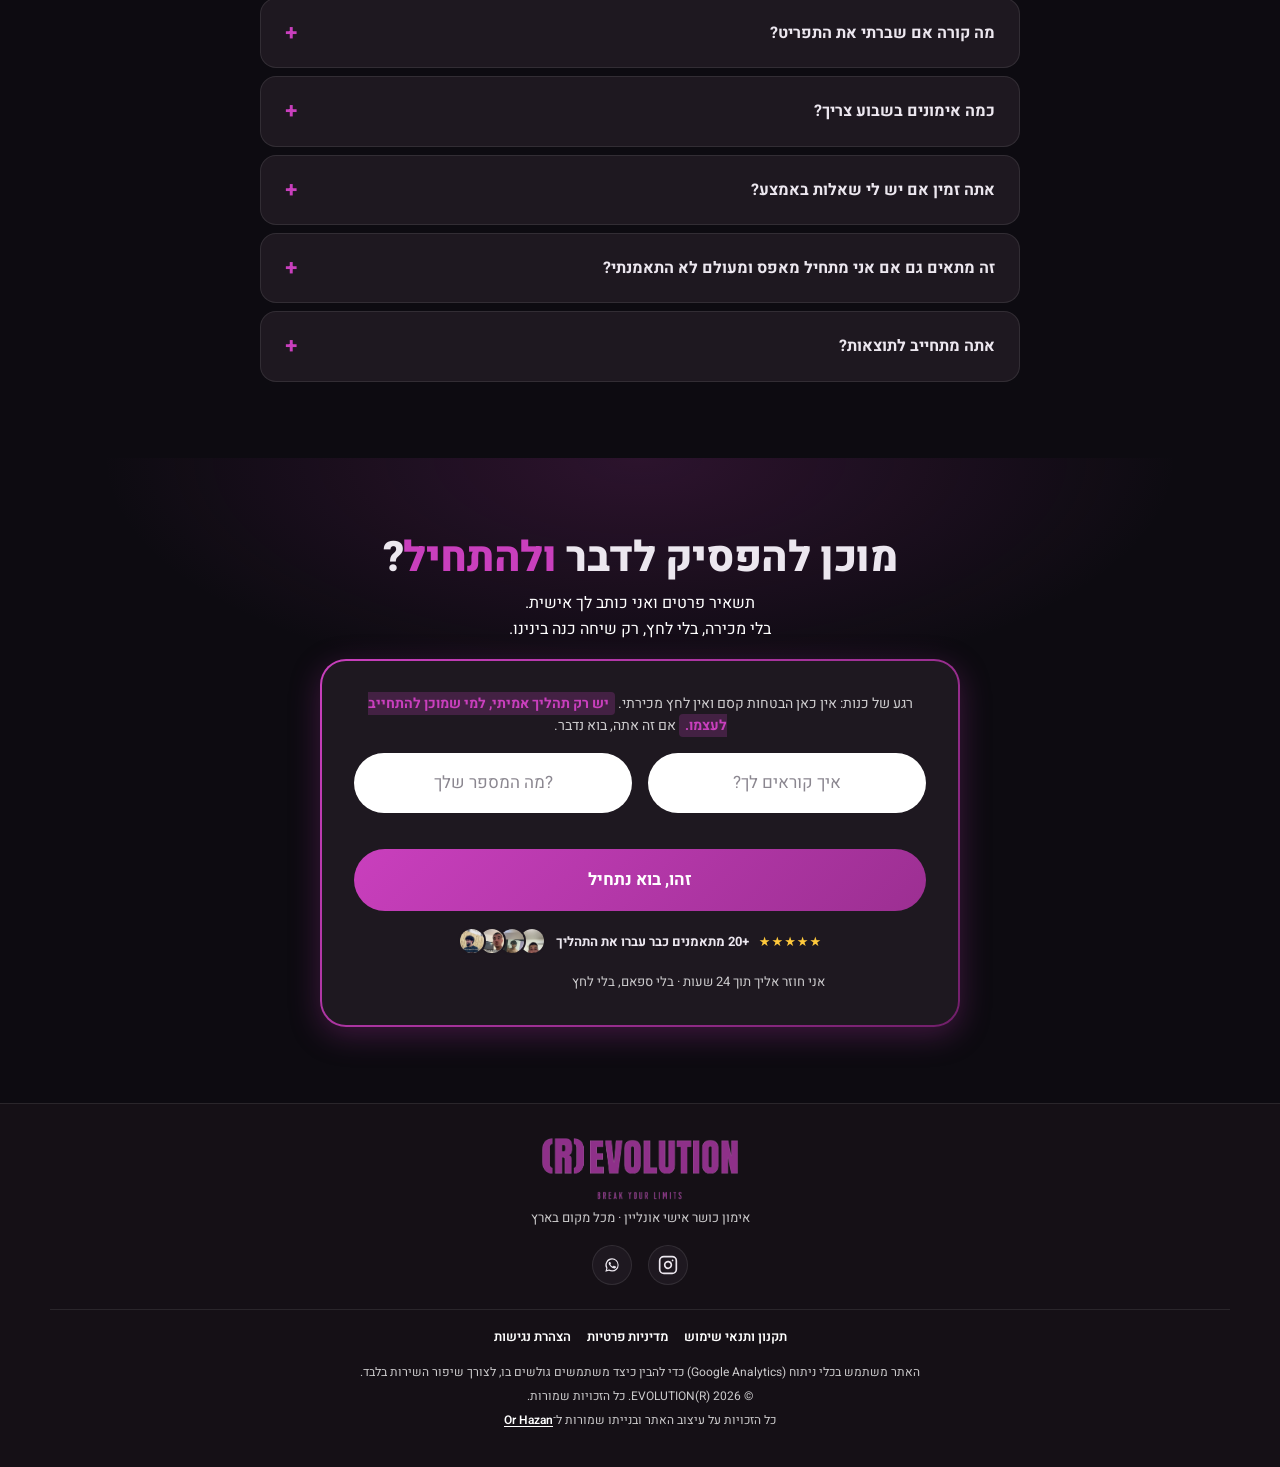
==== commit 76486bae: "Add "not AI" to WhatsApp testimonials heading" ====
--- a/index.html
+++ b/index.html
@@ -271,7 +271,7 @@
   <!-- ============ 8. WHATSAPP TESTIMONIALS ============ -->
   <section class="testimonials" id="testimonials">
     <div class="wrap">
-      <h2 class="reveal">לא הבטחות. <span class="accent-text">שיחות אמיתיות</span> מהוואטסאפ שלי</h2>
+      <h2 class="reveal">לא הבטחות ולא AI. <span class="accent-text">שיחות אמיתיות</span> מהוואטסאפ שלי</h2>
       <p class="testimonials-sub reveal">בלי עריכה, בלי סינון. ככה זה נראה כשזה עובד.</p>
       <div class="screenshot-grid" id="screenshot-grid">
         <!-- populated identically in markup for progressive enhancement -->
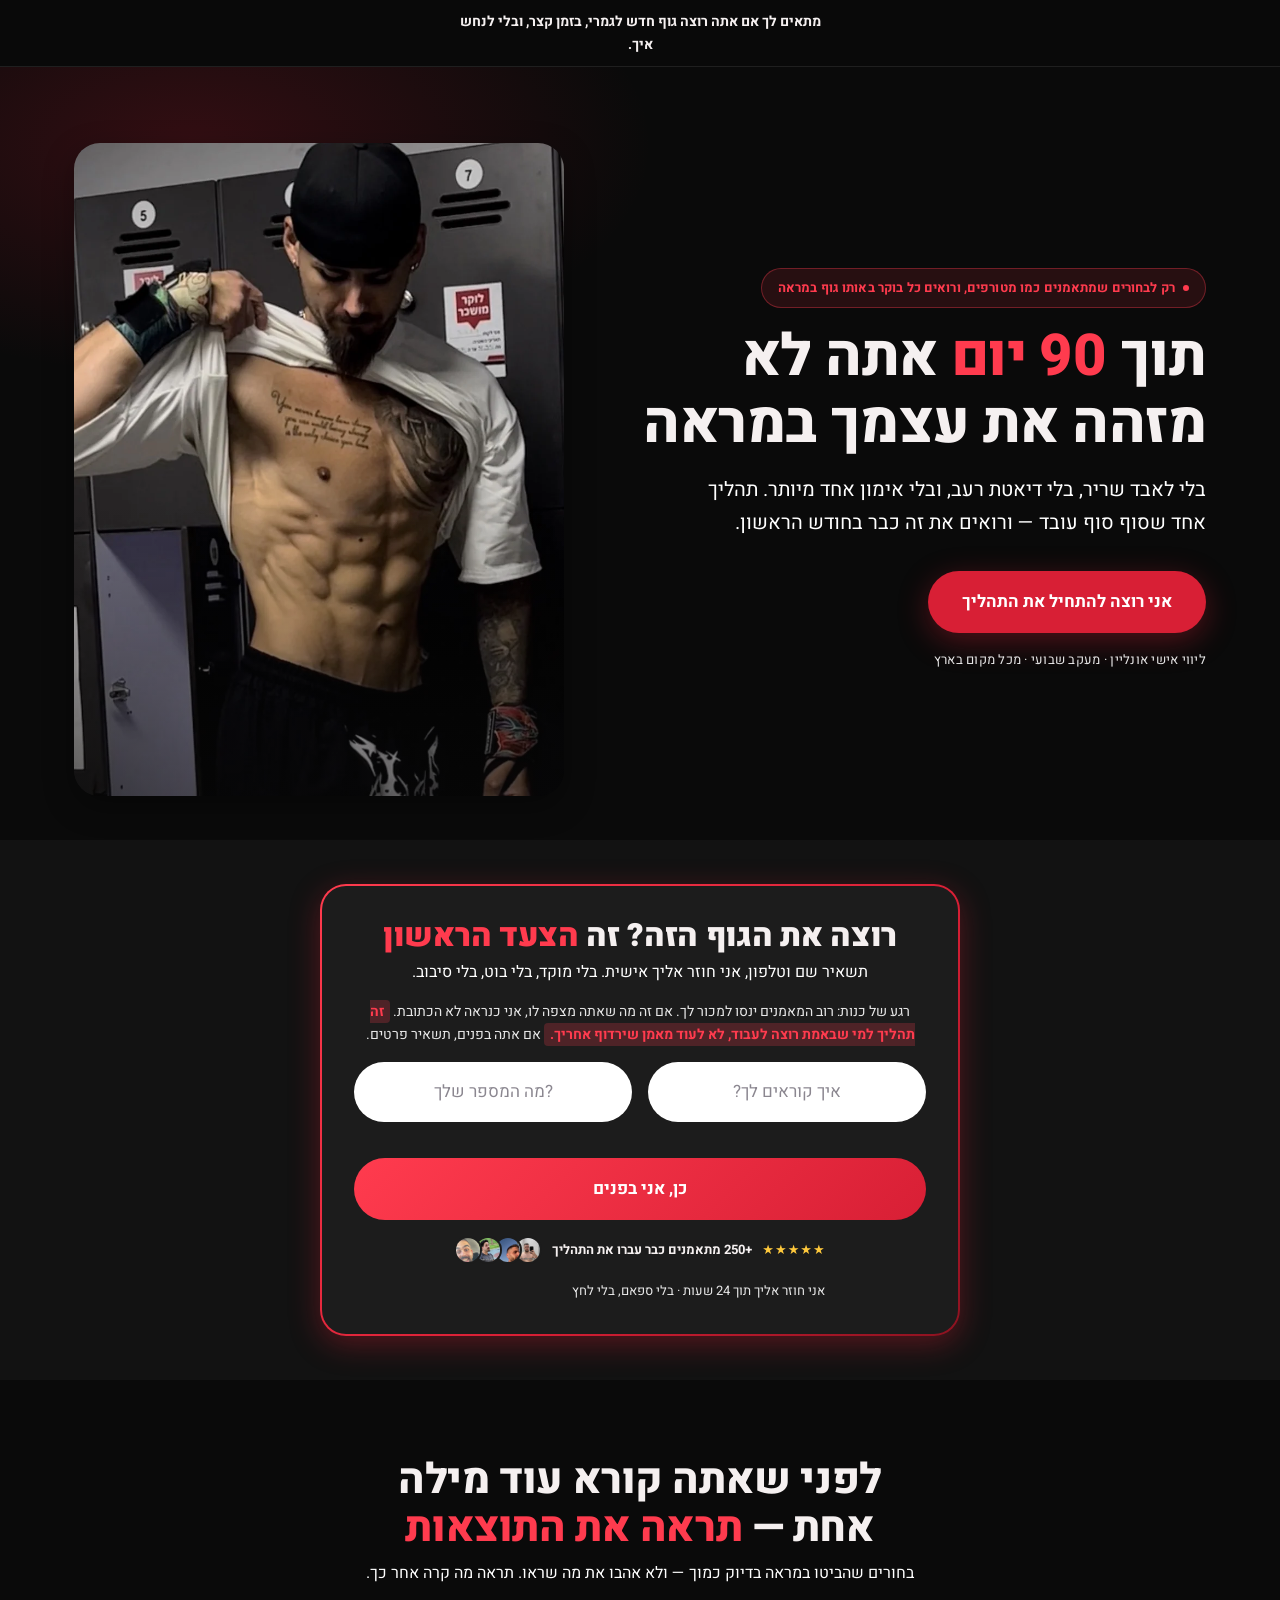
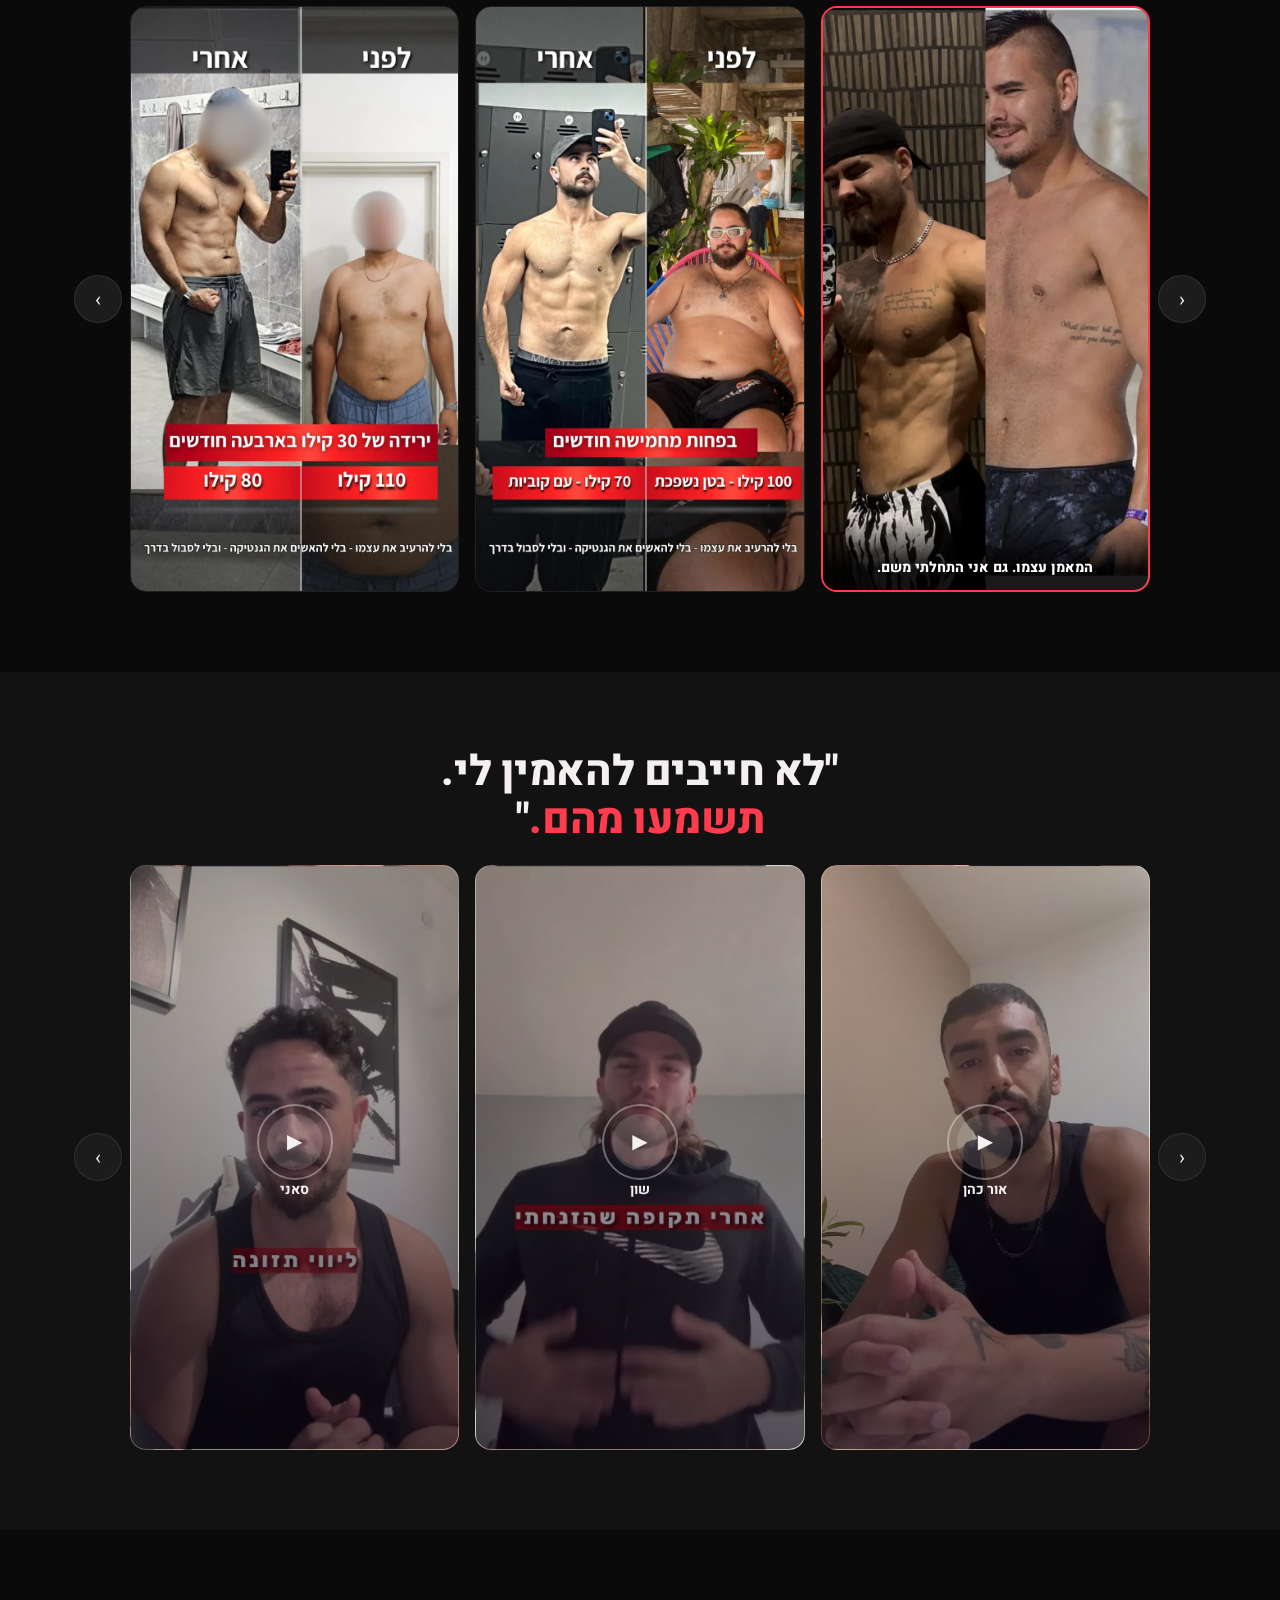
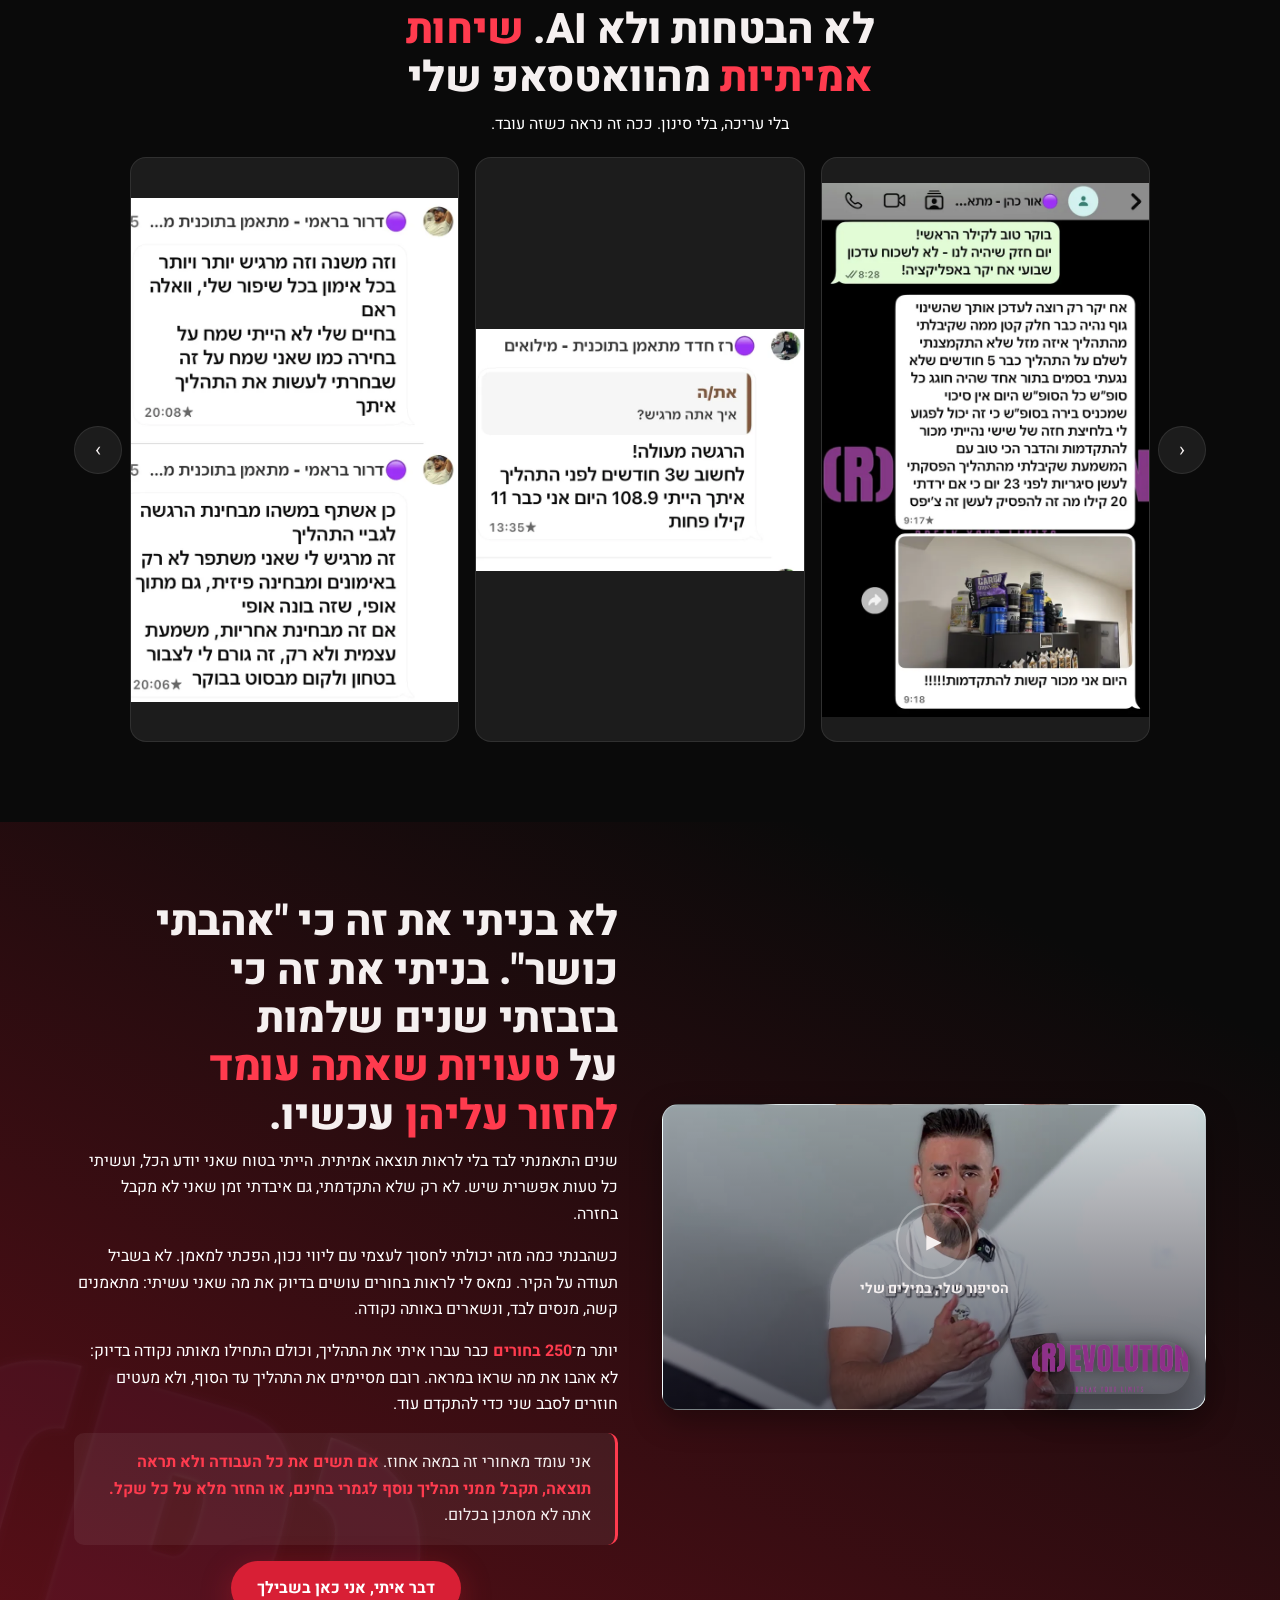
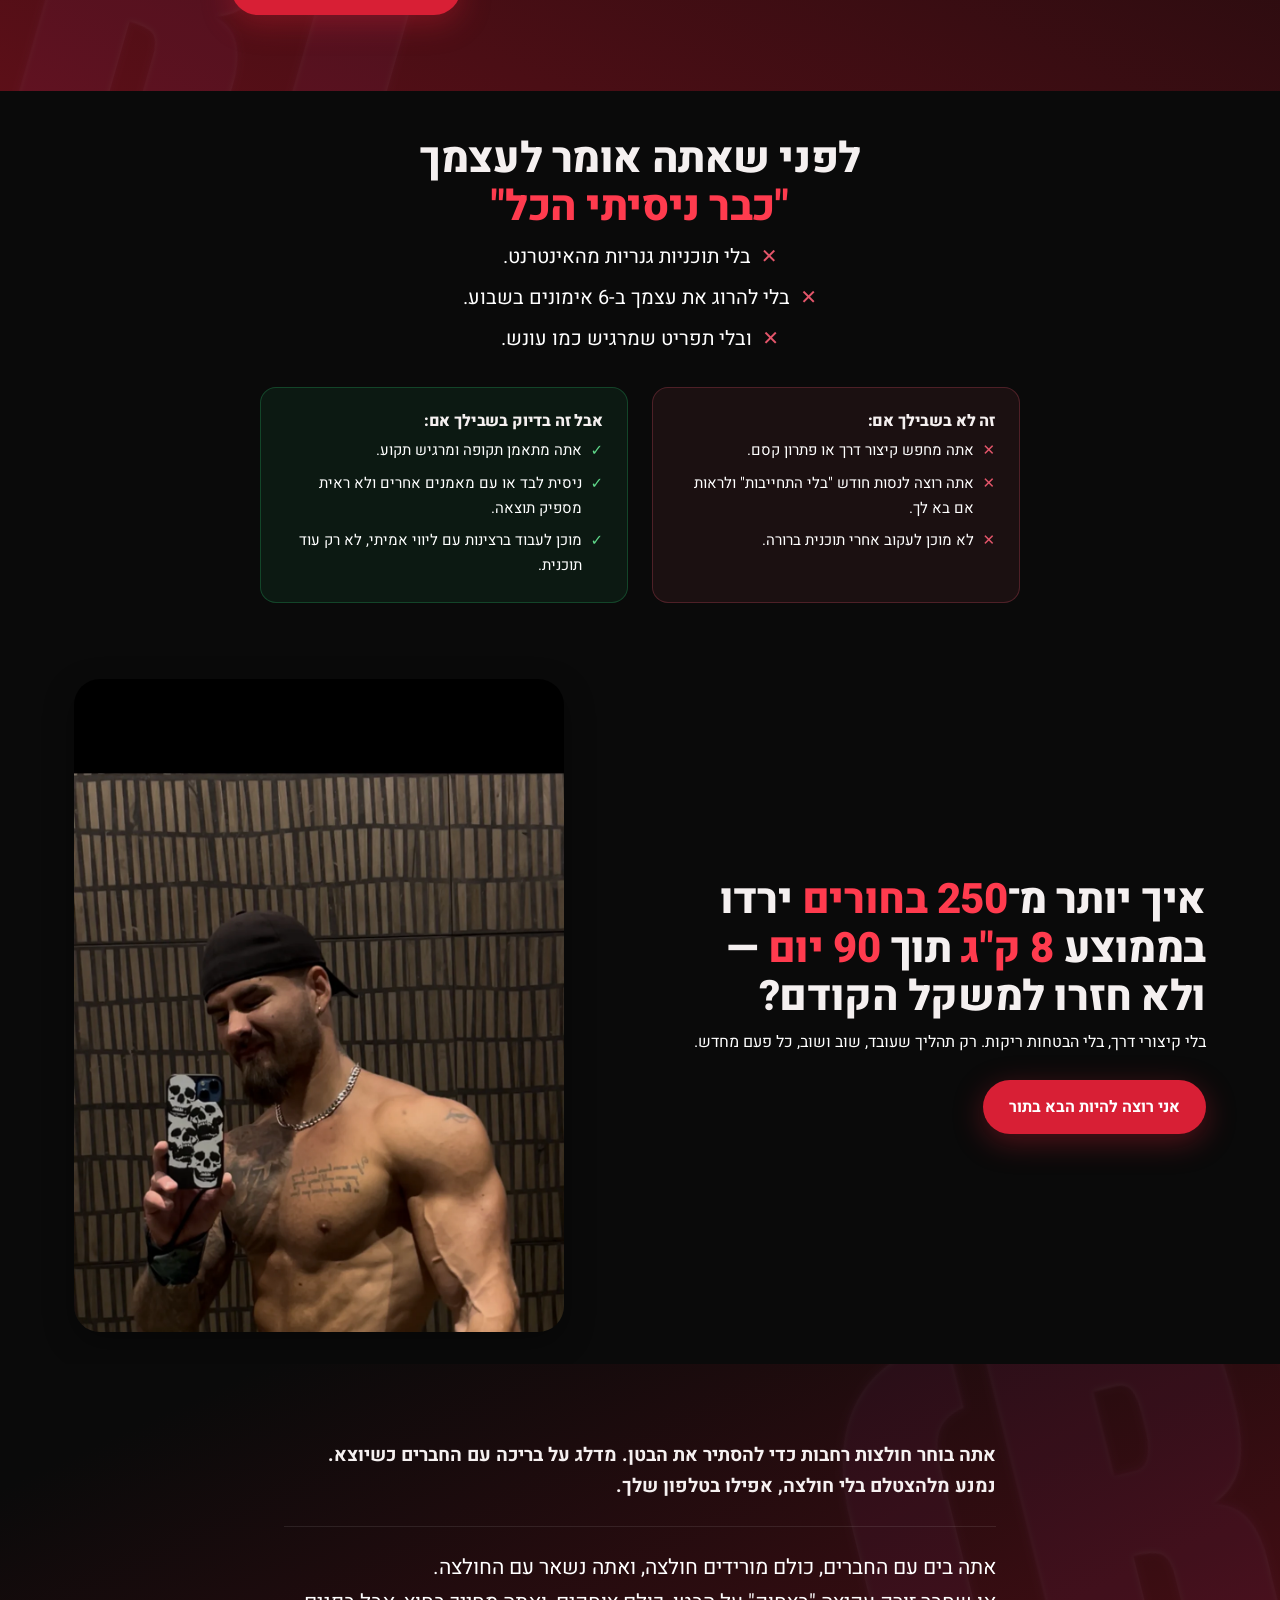
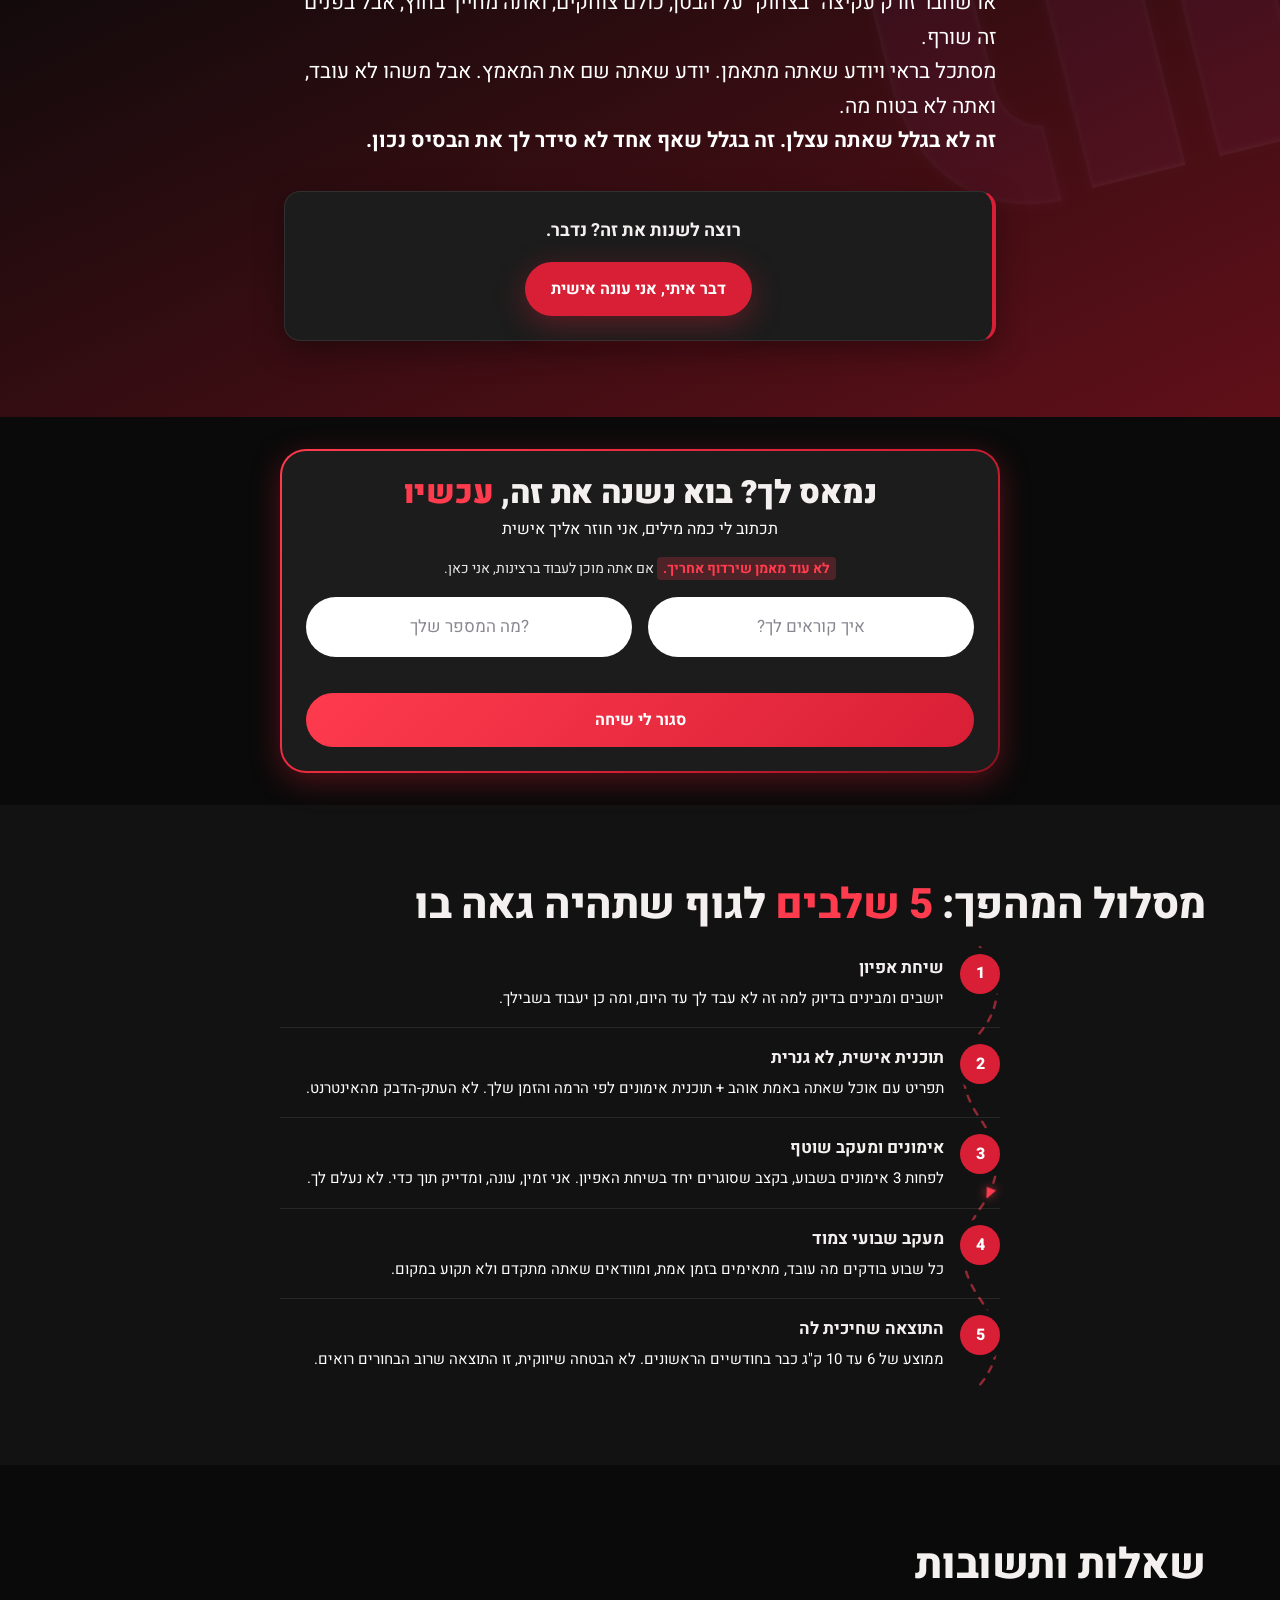
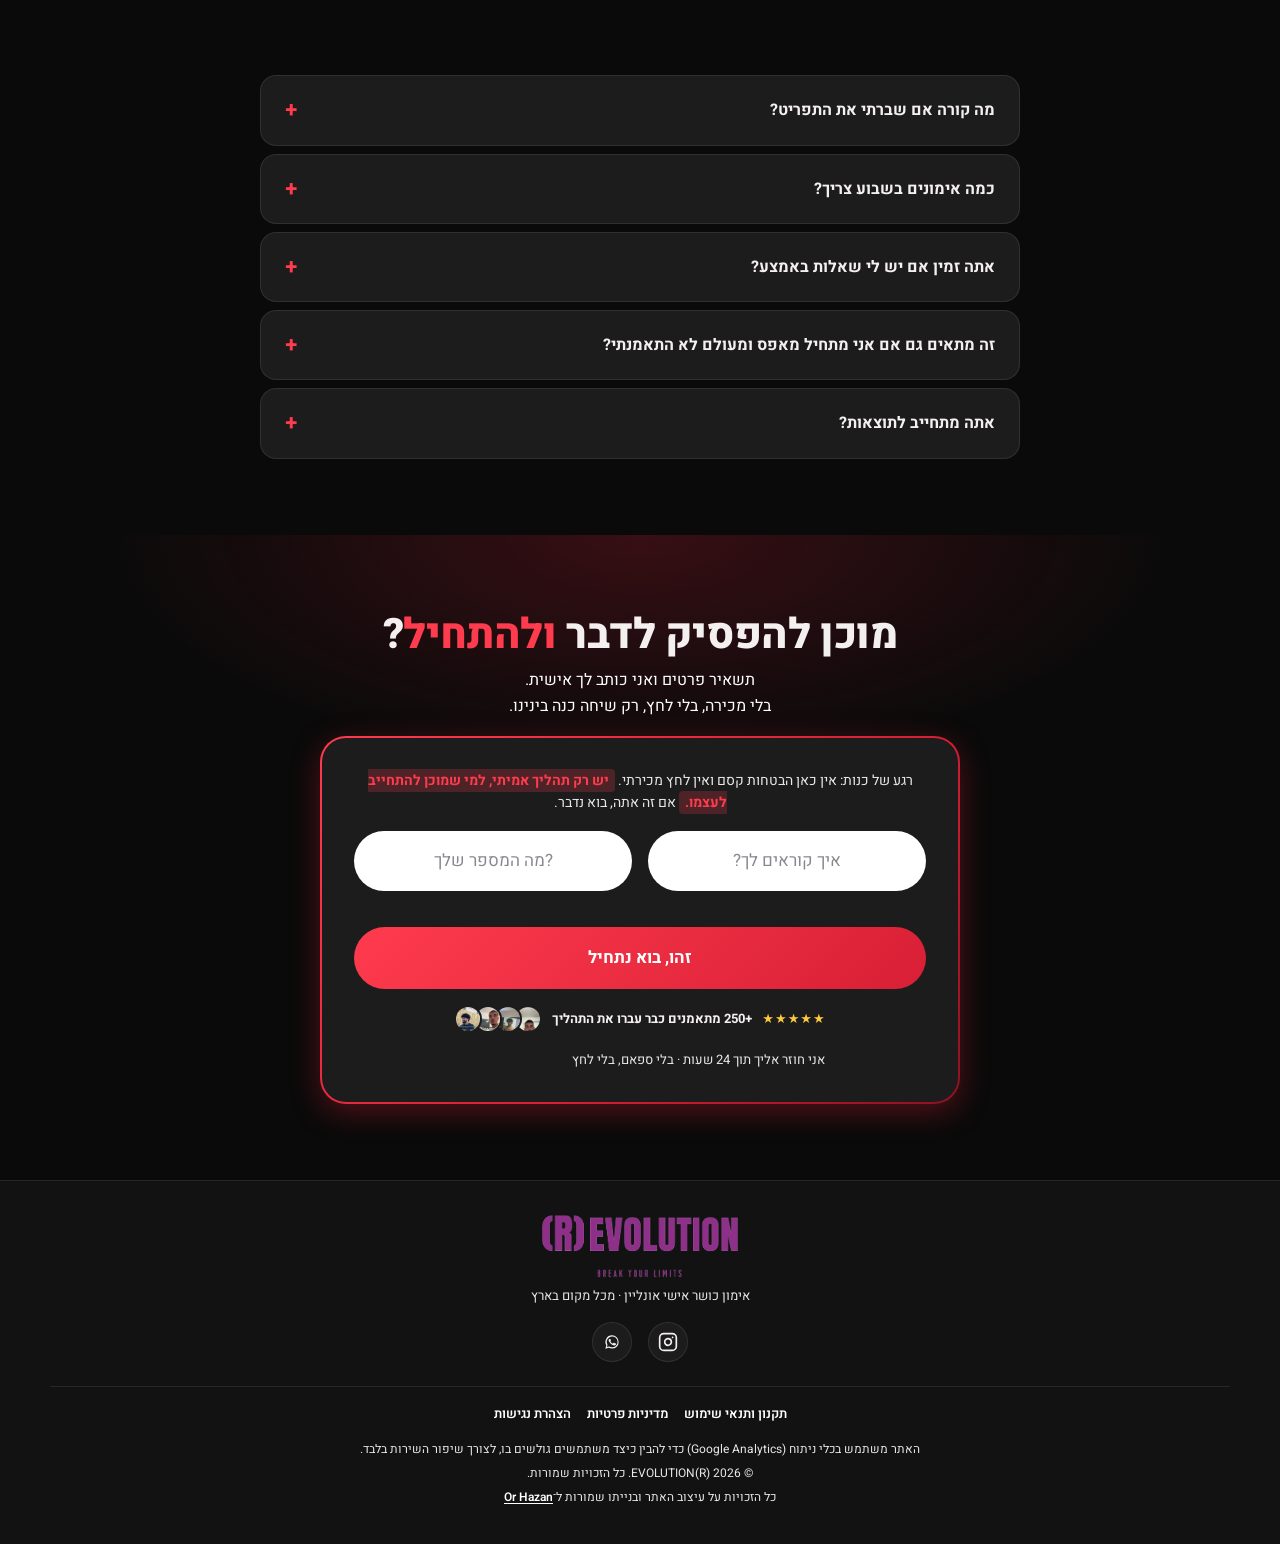
==== commit 760c05af: "Site overhaul: black/red theme, results-first layout, manual carousels, new assets - Full re-theme f" ====
--- a/index.html
+++ b/index.html
@@ -14,7 +14,7 @@
 <title>מאמן כושר אישי אונליין עם ראם | (R)EVOLUTION</title>
 <meta name="description" content="תהליך חיטוב אישי תוך 90 יום, אונליין מכל מקום בארץ. בלי דיאטת רעב ובלי לנחש מה לעשות. ליווי שבועי צמוד ומעקב אישי. קבע שיחת היכרות קצרה, בלי עלות.">
 <meta name="robots" content="index, follow">
-<meta name="theme-color" content="#120f16">
+<meta name="theme-color" content="#0a0a0a">
 
 <!-- Open Graph -->
 <meta property="og:type" content="website">
@@ -61,19 +61,19 @@
 <!-- ============ HEADER ============ -->
 <header class="site-header" id="top">
   <div class="wrap header-row">
-    <p class="header-banner">מתאים לך אם אתה רוצה גוף חטוב, בזמן קצר, ובלי לנחש איך.</p>
+    <p class="header-banner">מתאים לך אם אתה רוצה גוף חדש לגמרי, בזמן קצר, ובלי לנחש איך.</p>
   </div>
 </header>
 
 <main id="main">
 
-  <!-- ============ 1+2. HERO ============ -->
+  <!-- ============ 1. HERO ============ -->
   <section class="hero">
     <div class="wrap hero-grid">
       <div class="hero-copy reveal">
-        <p class="hero-banner"><span class="hero-banner-dot" aria-hidden="true"></span>רק לבחורים שמתאמנים כמו מטורפים, ועדיין לא רואים את התוצאה במראה</p>
-        <h1 class="hero-title">תוך <span class="accent-text">90 יום</span> אתה עומד מול המראה בגוף שתמיד רצית</h1>
-        <p class="hero-sub">בלי לאבד שריר, בלי דיאטת רעב, ובלי עוד ניחושים. רק תוכנית שעובדת.</p>
+        <p class="hero-banner"><span class="hero-banner-dot" aria-hidden="true"></span>רק לבחורים שמתאמנים כמו מטורפים, ורואים כל בוקר באותו גוף במראה</p>
+        <h1 class="hero-title">תוך <span class="accent-text">90 יום</span> אתה לא מזהה את עצמך במראה</h1>
+        <p class="hero-sub">בלי לאבד שריר, בלי דיאטת רעב, ובלי אימון אחד מיותר. תהליך אחד שסוף סוף עובד — ורואים את זה כבר בחודש הראשון.</p>
         <div class="hero-actions">
           <a href="#lead-form-hero" class="btn btn-accent btn-lg js-cta-scroll">אני רוצה להתחיל את התהליך</a>
         </div>
@@ -111,7 +111,7 @@
         </button>
         <div class="form-proof">
           <span class="form-proof-stars" aria-hidden="true">★★★★★</span>
-          <span class="form-proof-text">+20 מתאמנים כבר עברו את התהליך</span>
+          <span class="form-proof-text">+250 מתאמנים כבר עברו את התהליך</span>
           <span class="form-proof-avatars" aria-hidden="true">
             <img src="assets/optimized/posters/raz-poster.webp" alt="" loading="lazy">
             <img src="assets/optimized/posters/matan-poster.webp" alt="" loading="lazy">
@@ -125,7 +125,280 @@
     </div>
   </section>
 
-  <!-- ============ 3. BELIEF BREAK ============ -->
+  <!-- ============ 2. BEFORE / AFTER — results first, before any long story ============ -->
+  <section class="before-after" id="before-after">
+    <div class="wrap">
+      <h2 class="reveal">לפני שאתה קורא עוד מילה אחת — <span class="accent-text">תראה את התוצאות</span></h2>
+      <p class="testimonials-sub reveal">בחורים שהביטו במראה בדיוק כמוך — ולא אהבו את מה שראו. תראה מה קרה אחר כך.</p>
+      <div class="carousel reveal">
+        <button class="carousel-btn carousel-btn--prev" aria-label="התמונה הקודמת">‹</button>
+        <div class="carousel-track">
+          <button class="ba-item ba-item--ram" data-caption="הטרנספורמציה של ראם עצמו — 2017 מול היום">
+            <img src="assets/optimized/before-after/ram-own-composite.webp" width="800" height="1422" loading="lazy" alt="ראם עצמו, לפני ואחרי — תמונה משנת 2017 מול היום">
+            <span class="ba-item-badge">המאמן עצמו. גם אני התחלתי משם.</span>
+          </button>
+          <button class="ba-item" data-caption="תוצאה אמיתית מהתהליך עם ראם">
+            <img src="assets/optimized/before-after/new-01.webp" width="800" height="1422" loading="lazy" alt="תמונת לפני ואחרי אמיתית של מתאמן בתהליך עם ראם, כולל נתוני משקל">
+          </button>
+          <button class="ba-item" data-caption="תוצאה אמיתית מהתהליך עם ראם">
+            <img src="assets/optimized/before-after/new-02.webp" width="800" height="1422" loading="lazy" alt="תמונת לפני ואחרי אמיתית של מתאמן בתהליך עם ראם, כולל נתוני משקל">
+          </button>
+          <button class="ba-item" data-caption="תוצאה אמיתית מהתהליך עם ראם">
+            <img src="assets/optimized/before-after/new-03.webp" width="800" height="1422" loading="lazy" alt="תמונת לפני ואחרי אמיתית של מתאמן בתהליך עם ראם, כולל נתוני משקל">
+          </button>
+          <button class="ba-item" data-caption="תוצאה אמיתית מהתהליך עם ראם">
+            <img src="assets/optimized/before-after/new-04.webp" width="800" height="1422" loading="lazy" alt="תמונת לפני ואחרי אמיתית של מתאמן בתהליך עם ראם, כולל נתוני משקל">
+          </button>
+          <button class="ba-item" data-caption="תוצאה אמיתית מהתהליך עם ראם">
+            <img src="assets/optimized/before-after/new-05.webp" width="800" height="1422" loading="lazy" alt="תמונת לפני ואחרי אמיתית של מתאמן בתהליך עם ראם, כולל נתוני משקל">
+          </button>
+          <button class="ba-item" data-caption="תוצאה אמיתית מהתהליך עם ראם">
+            <img src="assets/optimized/before-after/new-06.webp" width="800" height="1422" loading="lazy" alt="תמונת לפני ואחרי אמיתית של מתאמן בתהליך עם ראם, כולל נתוני משקל">
+          </button>
+          <button class="ba-item" data-caption="תוצאה אמיתית מהתהליך עם ראם">
+            <img src="assets/optimized/before-after/new-07.webp" width="800" height="1422" loading="lazy" alt="תמונת לפני ואחרי אמיתית של מתאמן בתהליך עם ראם, כולל נתוני משקל">
+          </button>
+          <button class="ba-item" data-caption="תוצאה אמיתית מהתהליך עם ראם">
+            <img src="assets/optimized/before-after/new-08.webp" width="800" height="1422" loading="lazy" alt="תמונת לפני ואחרי אמיתית של מתאמן בתהליך עם ראם, כולל נתוני משקל">
+          </button>
+          <button class="ba-item" data-caption="תוצאה אמיתית מהתהליך עם ראם">
+            <img src="assets/optimized/before-after/new-09.webp" width="800" height="1422" loading="lazy" alt="תמונת לפני ואחרי אמיתית של מתאמן בתהליך עם ראם, כולל נתוני משקל">
+          </button>
+          <button class="ba-item" data-caption="תוצאה אמיתית מהתהליך עם ראם">
+            <img src="assets/optimized/before-after/new-10.webp" width="800" height="1422" loading="lazy" alt="תמונת לפני ואחרי אמיתית של מתאמן בתהליך עם ראם, כולל נתוני משקל">
+          </button>
+          <button class="ba-item" data-caption="תוצאה אמיתית מהתהליך עם ראם">
+            <img src="assets/optimized/before-after/new-11.webp" width="800" height="1422" loading="lazy" alt="תמונת לפני ואחרי אמיתית של מתאמן בתהליך עם ראם, כולל נתוני משקל">
+          </button>
+          <button class="ba-item" data-caption="תוצאה אמיתית מהתהליך עם ראם">
+            <img src="assets/optimized/before-after/new-12.webp" width="800" height="1422" loading="lazy" alt="תמונת לפני ואחרי אמיתית של מתאמן בתהליך עם ראם, כולל נתוני משקל">
+          </button>
+          <button class="ba-item" data-caption="תוצאה אמיתית מהתהליך עם ראם">
+            <img src="assets/optimized/before-after/new-13.webp" width="800" height="1422" loading="lazy" alt="תמונת לפני ואחרי אמיתית של מתאמן בתהליך עם ראם, כולל נתוני משקל">
+          </button>
+          <button class="ba-item" data-caption="תוצאה אמיתית מהתהליך עם ראם">
+            <img src="assets/optimized/before-after/new-14.webp" width="800" height="1422" loading="lazy" alt="תמונת לפני ואחרי אמיתית של מתאמן בתהליך עם ראם, כולל נתוני משקל">
+          </button>
+          <button class="ba-item" data-caption="תוצאה אמיתית מהתהליך עם ראם">
+            <img src="assets/optimized/before-after/new-15.webp" width="800" height="1422" loading="lazy" alt="תמונת לפני ואחרי אמיתית של מתאמן בתהליך עם ראם, כולל נתוני משקל">
+          </button>
+          <button class="ba-item" data-caption="תוצאה אמיתית מהתהליך עם ראם">
+            <img src="assets/optimized/before-after/new-16.webp" width="800" height="1422" loading="lazy" alt="תמונת לפני ואחרי אמיתית של מתאמן בתהליך עם ראם, כולל נתוני משקל">
+          </button>
+          <button class="ba-item" data-caption="תוצאה אמיתית מהתהליך עם ראם">
+            <img src="assets/optimized/before-after/new-17.webp" width="800" height="1422" loading="lazy" alt="תמונת לפני ואחרי אמיתית של מתאמן בתהליך עם ראם, כולל נתוני משקל">
+          </button>
+          <button class="ba-item" data-caption="תוצאה אמיתית מהתהליך עם ראם">
+            <img src="assets/optimized/before-after/new-18.webp" width="800" height="1422" loading="lazy" alt="תמונת לפני ואחרי אמיתית של מתאמן בתהליך עם ראם, כולל נתוני משקל">
+          </button>
+          <button class="ba-item" data-caption="תוצאה אמיתית מהתהליך עם ראם">
+            <img src="assets/optimized/before-after/new-19.webp" width="800" height="1422" loading="lazy" alt="תמונת לפני ואחרי אמיתית של מתאמן בתהליך עם ראם, כולל נתוני משקל">
+          </button>
+          <button class="ba-item" data-caption="תוצאה אמיתית מהתהליך עם ראם">
+            <img src="assets/optimized/before-after/new-20.webp" width="800" height="1422" loading="lazy" alt="תמונת לפני ואחרי אמיתית של מתאמן בתהליך עם ראם, כולל נתוני משקל">
+          </button>
+          <button class="ba-item" data-caption="תוצאה אמיתית מהתהליך עם ראם">
+            <img src="assets/optimized/before-after/new-21.webp" width="800" height="1422" loading="lazy" alt="תמונת לפני ואחרי אמיתית של מתאמן בתהליך עם ראם, כולל נתוני משקל">
+          </button>
+          <button class="ba-item" data-caption="תוצאה אמיתית מהתהליך עם ראם">
+            <img src="assets/optimized/before-after/new-22.webp" width="800" height="1422" loading="lazy" alt="תמונת לפני ואחרי אמיתית של מתאמן בתהליך עם ראם, כולל נתוני משקל">
+          </button>
+          <button class="ba-item" data-caption="תוצאה אמיתית מהתהליך עם ראם">
+            <img src="assets/optimized/before-after/new-23.webp" width="800" height="1422" loading="lazy" alt="תמונת לפני ואחרי אמיתית של מתאמן בתהליך עם ראם, כולל נתוני משקל">
+          </button>
+          <button class="ba-item" data-caption="תוצאה אמיתית מהתהליך עם ראם">
+            <img src="assets/optimized/before-after/new-24.webp" width="800" height="1422" loading="lazy" alt="תמונת לפני ואחרי אמיתית של מתאמן בתהליך עם ראם, כולל נתוני משקל">
+          </button>
+          <button class="ba-item" data-caption="תוצאה אמיתית מהתהליך עם ראם">
+            <img src="assets/optimized/before-after/new-25.webp" width="800" height="1422" loading="lazy" alt="תמונת לפני ואחרי אמיתית של מתאמן בתהליך עם ראם, כולל נתוני משקל">
+          </button>
+          <button class="ba-item" data-caption="תוצאה אמיתית מהתהליך עם ראם">
+            <img src="assets/optimized/before-after/new-26.webp" width="800" height="1422" loading="lazy" alt="תמונת לפני ואחרי אמיתית של מתאמן בתהליך עם ראם, כולל נתוני משקל">
+          </button>
+          <button class="ba-item" data-caption="תוצאה אמיתית מהתהליך עם ראם">
+            <img src="assets/optimized/before-after/new-27.webp" width="800" height="1422" loading="lazy" alt="תמונת לפני ואחרי אמיתית של מתאמן בתהליך עם ראם, כולל נתוני משקל">
+          </button>
+          <button class="ba-item" data-caption="תוצאה אמיתית מהתהליך עם ראם">
+            <img src="assets/optimized/before-after/new-28.webp" width="800" height="1422" loading="lazy" alt="תמונת לפני ואחרי אמיתית של מתאמן בתהליך עם ראם, כולל נתוני משקל">
+          </button>
+          <button class="ba-item" data-caption="תוצאה אמיתית מהתהליך עם ראם">
+            <img src="assets/optimized/before-after/new-29.webp" width="800" height="1422" loading="lazy" alt="תמונת לפני ואחרי אמיתית של מתאמן בתהליך עם ראם, כולל נתוני משקל">
+          </button>
+          <button class="ba-item" data-caption="תוצאה אמיתית מהתהליך עם ראם">
+            <img src="assets/optimized/before-after/new-30.webp" width="800" height="1422" loading="lazy" alt="תמונת לפני ואחרי אמיתית של מתאמן בתהליך עם ראם, כולל נתוני משקל">
+          </button>
+          <button class="ba-item" data-caption="תוצאה אמיתית מהתהליך עם ראם">
+            <img src="assets/optimized/before-after/new-31.webp" width="800" height="1422" loading="lazy" alt="תמונת לפני ואחרי אמיתית של מתאמן בתהליך עם ראם, כולל נתוני משקל">
+          </button>
+          <button class="ba-item" data-caption="תוצאה אמיתית מהתהליך עם ראם">
+            <img src="assets/optimized/before-after/new-32.webp" width="800" height="1422" loading="lazy" alt="תמונת לפני ואחרי אמיתית של מתאמן בתהליך עם ראם, כולל נתוני משקל">
+          </button>
+          <button class="ba-item" data-caption="תוצאה אמיתית מהתהליך עם ראם">
+            <img src="assets/optimized/before-after/new-33.webp" width="800" height="1422" loading="lazy" alt="תמונת לפני ואחרי אמיתית של מתאמן בתהליך עם ראם, כולל נתוני משקל">
+          </button>
+          <button class="ba-item" data-caption="תוצאה אמיתית מהתהליך עם ראם">
+            <img src="assets/optimized/before-after/new-34.webp" width="800" height="1422" loading="lazy" alt="תמונת לפני ואחרי אמיתית של מתאמן בתהליך עם ראם, כולל נתוני משקל">
+          </button>
+          <button class="ba-item" data-caption="תוצאה אמיתית מהתהליך עם ראם">
+            <img src="assets/optimized/before-after/new-35.webp" width="800" height="1422" loading="lazy" alt="תמונת לפני ואחרי אמיתית של מתאמן בתהליך עם ראם, כולל נתוני משקל">
+          </button>
+          <button class="ba-item" data-caption="תוצאה אמיתית מהתהליך עם ראם">
+            <img src="assets/optimized/before-after/new-36.webp" width="800" height="1422" loading="lazy" alt="תמונת לפני ואחרי אמיתית של מתאמן בתהליך עם ראם, כולל נתוני משקל">
+          </button>
+          <button class="ba-item" data-caption="תוצאה אמיתית מהתהליך עם ראם">
+            <img src="assets/optimized/before-after/new-37.webp" width="800" height="1422" loading="lazy" alt="תמונת לפני ואחרי אמיתית של מתאמן בתהליך עם ראם, כולל נתוני משקל">
+          </button>
+          <button class="ba-item" data-caption="תוצאה אמיתית מהתהליך עם ראם">
+            <img src="assets/optimized/before-after/new-38.webp" width="800" height="1422" loading="lazy" alt="תמונת לפני ואחרי אמיתית של מתאמן בתהליך עם ראם, כולל נתוני משקל">
+          </button>
+          <button class="ba-item" data-caption="תוצאה אמיתית מהתהליך עם ראם">
+            <img src="assets/optimized/before-after/new-39.webp" width="800" height="1422" loading="lazy" alt="תמונת לפני ואחרי אמיתית של מתאמן בתהליך עם ראם, כולל נתוני משקל">
+          </button>
+        </div>
+        <button class="carousel-btn carousel-btn--next" aria-label="התמונה הבאה">›</button>
+      </div>
+    </div>
+  </section>
+
+  <!-- ============ 3. VIDEO TESTIMONIALS ============ -->
+  <section class="video-testimonials">
+    <div class="wrap">
+      <h2 class="reveal">"לא חייבים להאמין לי.<br><span class="accent-text">תשמעו מהם.</span>"</h2>
+      <div class="carousel reveal">
+        <button class="carousel-btn carousel-btn--prev" aria-label="הסרטון הקודם">‹</button>
+        <div class="carousel-track">
+          <button class="video-card reveal" data-src="assets/optimized/videos/or-cohen.mp4" data-name="אור כהן" style="background-image:url('assets/optimized/posters/or-cohen-poster.webp')">
+            <span class="video-play" aria-hidden="true">▶</span>
+            <span class="video-name">אור כהן</span>
+          </button>
+          <button class="video-card reveal" data-src="assets/optimized/videos/shon.mp4" data-name="שון" style="background-image:url('assets/optimized/posters/shon-poster.webp')">
+            <span class="video-play" aria-hidden="true">▶</span>
+            <span class="video-name">שון</span>
+          </button>
+          <button class="video-card reveal" data-src="assets/optimized/videos/sani.mp4" data-name="סאני" style="background-image:url('assets/optimized/posters/sani-poster.webp')">
+            <span class="video-play" aria-hidden="true">▶</span>
+            <span class="video-name">סאני</span>
+          </button>
+          <button class="video-card reveal" data-src="assets/optimized/videos/raz.mp4" data-name="רז" style="background-image:url('assets/optimized/posters/raz-poster.webp')">
+            <span class="video-play" aria-hidden="true">▶</span>
+            <span class="video-name">רז</span>
+          </button>
+          <button class="video-card reveal" data-src="assets/optimized/videos/ron-bilya.mp4" data-name="רון בילייה" style="background-image:url('assets/optimized/posters/ron-bilya-poster.webp')">
+            <span class="video-play" aria-hidden="true">▶</span>
+            <span class="video-name">רון בילייה</span>
+          </button>
+          <button class="video-card reveal" data-src="assets/optimized/videos/matan.mp4" data-name="מתן" style="background-image:url('assets/optimized/posters/matan-poster.webp')">
+            <span class="video-play" aria-hidden="true">▶</span>
+            <span class="video-name">מתן</span>
+          </button>
+          <button class="video-card reveal" data-src="assets/optimized/videos/erol.mp4" data-name="ארול" style="background-image:url('assets/optimized/posters/erol-poster.webp')">
+            <span class="video-play" aria-hidden="true">▶</span>
+            <span class="video-name">ארול</span>
+          </button>
+          <button class="video-card reveal" data-src="assets/optimized/videos/yair.mp4" data-name="יאיר" style="background-image:url('assets/optimized/posters/yair-poster.webp')">
+            <span class="video-play" aria-hidden="true">▶</span>
+            <span class="video-name">יאיר</span>
+          </button>
+          <button class="video-card reveal" data-src="assets/optimized/videos/niv.mp4" data-name="ניב" style="background-image:url('assets/optimized/posters/niv-poster.webp')">
+            <span class="video-play" aria-hidden="true">▶</span>
+            <span class="video-name">ניב</span>
+          </button>
+          <button class="video-card reveal" data-src="assets/optimized/videos/amit-ozen.mp4" data-name="עמית אוזן" style="background-image:url('assets/optimized/posters/amit-ozen-poster.webp')">
+            <span class="video-play" aria-hidden="true">▶</span>
+            <span class="video-name">עמית אוזן</span>
+          </button>
+          <button class="video-card reveal" data-src="assets/optimized/videos/tuvs.mp4" data-name="מתאמן בתהליך" style="background-image:url('assets/optimized/posters/tuvs-poster.webp')">
+            <span class="video-play" aria-hidden="true">▶</span>
+            <span class="video-name">מתאמן בתהליך</span>
+          </button>
+          <button class="video-card reveal" data-src="assets/optimized/videos/trainee-1.mp4" data-name="מתאמן בתהליך" style="background-image:url('assets/optimized/posters/trainee-1-poster.webp')">
+            <span class="video-play" aria-hidden="true">▶</span>
+            <span class="video-name">מתאמן בתהליך</span>
+          </button>
+        </div>
+        <button class="carousel-btn carousel-btn--next" aria-label="הסרטון הבא">›</button>
+      </div>
+    </div>
+  </section>
+
+  <!-- ============ 4. WHATSAPP TESTIMONIALS ============ -->
+  <section class="testimonials" id="testimonials">
+    <div class="wrap">
+      <h2 class="reveal">לא הבטחות ולא AI. <span class="accent-text">שיחות אמיתיות</span> מהוואטסאפ שלי</h2>
+      <p class="testimonials-sub reveal">בלי עריכה, בלי סינון. ככה זה נראה כשזה עובד.</p>
+      <div class="carousel reveal">
+        <button class="carousel-btn carousel-btn--prev" aria-label="הקודם">‹</button>
+        <div class="carousel-track">
+          <button class="screenshot-item reveal" data-caption="אור כהן: -20 ק&quot;ג, הפסיק לעשן">
+            <img src="assets/optimized/testimonials/review-01.webp" width="720" height="1174" loading="lazy" alt="צילום מסך ביקורת וואטסאפ מאור כהן">
+          </button>
+          <button class="screenshot-item reveal" data-caption="רז חדד: -11 ק&quot;ג ב-3 חודשים">
+            <img src="assets/optimized/testimonials/review-02.webp" width="720" height="533" loading="lazy" alt="צילום מסך ביקורת וואטסאפ מרז חדד">
+          </button>
+          <button class="screenshot-item reveal" data-caption="דרור ברעמי">
+            <img src="assets/optimized/testimonials/review-03.webp" width="720" height="1109" loading="lazy" alt="צילום מסך ביקורת וואטסאפ מדרור ברעמי">
+          </button>
+          <button class="screenshot-item reveal" data-caption="רוי אלי: +7 ק&quot;ג מסה נקייה">
+            <img src="assets/optimized/testimonials/review-04.webp" width="720" height="931" loading="lazy" alt="צילום מסך ביקורת וואטסאפ מרוי אלי">
+          </button>
+          <button class="screenshot-item reveal" data-caption="איליה: +6 ק&quot;ג מסה">
+            <img src="assets/optimized/testimonials/review-05.webp" width="720" height="866" loading="lazy" alt="צילום מסך ביקורת וואטסאפ מאיליה">
+          </button>
+          <button class="screenshot-item reveal" data-caption="טוהר אזורה">
+            <img src="assets/optimized/testimonials/review-06.webp" width="720" height="966" loading="lazy" alt="צילום מסך ביקורת וואטסאפ מטוהר אזורה">
+          </button>
+          <button class="screenshot-item reveal" data-caption="עומרי סולימני">
+            <img src="assets/optimized/testimonials/review-07.webp" width="720" height="1114" loading="lazy" alt="צילום מסך ביקורת וואטסאפ מעומרי סולימני">
+          </button>
+          <button class="screenshot-item reveal" data-caption="רון בילייה: ליווי תזונה בלבד">
+            <img src="assets/optimized/testimonials/review-08.webp" width="720" height="1056" loading="lazy" alt="צילום מסך ביקורת וואטסאפ מרון בילייה">
+          </button>
+          <button class="screenshot-item reveal" data-caption="איליה: מחמאות מהסביבה">
+            <img src="assets/optimized/testimonials/review-09.webp" width="720" height="707" loading="lazy" alt="צילום מסך ביקורת וואטסאפ נוסף מאיליה">
+          </button>
+          <button class="screenshot-item reveal" data-caption="מתן">
+            <img src="assets/optimized/testimonials/review-10.webp" width="720" height="1036" loading="lazy" alt="צילום מסך ביקורת וואטסאפ ממתן">
+          </button>
+        </div>
+        <button class="carousel-btn carousel-btn--next" aria-label="הבא">›</button>
+      </div>
+    </div>
+  </section>
+
+  <!-- ============ 5. WHO AM I — moved up so visitors see who's actually behind this early ============ -->
+  <section class="who-am-i">
+    <div class="wrap who-grid">
+      <div class="who-media reveal">
+        <button class="video-card video-card--wide" data-src="assets/optimized/videos/ram-story.mp4" data-name="הסיפור שלי" style="background-image:url('assets/optimized/posters/ram-story-poster.webp')" aria-label="נגן סרטון: ראם מספר את הסיפור שלו">
+          <span class="video-play" aria-hidden="true">▶</span>
+          <span class="video-name">הסיפור שלי, במילים שלי</span>
+        </button>
+        <img src="assets/optimized/icons/logo-wordmark.webp" alt="(R)EVOLUTION · Break Your Limits" width="160" height="52" class="who-media-logo">
+      </div>
+      <div class="who-copy reveal">
+        <h2>לא בניתי את זה כי "אהבתי כושר". בניתי את זה כי בזבזתי שנים שלמות על <span class="accent-text">טעויות שאתה עומד לחזור עליהן</span> עכשיו.</h2>
+        <p>
+          שנים התאמנתי לבד בלי לראות תוצאה אמיתית. הייתי בטוח שאני יודע הכל, ועשיתי כל טעות אפשרית שיש.
+          לא רק שלא התקדמתי, גם איבדתי זמן שאני לא מקבל בחזרה.
+        </p>
+        <p>
+          כשהבנתי כמה מזה יכולתי לחסוך לעצמי עם ליווי נכון, הפכתי למאמן. לא בשביל תעודה על הקיר.
+          נמאס לי לראות בחורים עושים בדיוק את מה שאני עשיתי: מתאמנים קשה, מנסים לבד, ונשארים באותה נקודה.
+        </p>
+        <p>
+          יותר מ־<strong>250 בחורים</strong> כבר עברו איתי את התהליך, וכולם התחילו מאותה נקודה בדיוק: לא אהבו
+          את מה שראו במראה. רובם מסיימים את התהליך עד הסוף, ולא מעטים חוזרים לסבב שני כדי להתקדם עוד.
+        </p>
+        <p class="who-guarantee">
+          אני עומד מאחורי זה במאה אחוז. <strong>אם תשים את כל העבודה ולא תראה תוצאה, תקבל ממני תהליך נוסף
+          לגמרי בחינם, או החזר מלא על כל שקל.</strong> אתה לא מסתכן בכלום.
+        </p>
+        <a href="#lead-form-final" class="btn btn-accent js-cta-scroll">דבר איתי, אני כאן בשבילך</a>
+      </div>
+    </div>
+  </section>
+
+  <!-- ============ 6. BELIEF BREAK ============ -->
   <section class="belief-break">
     <div class="wrap">
       <h2 class="reveal">לפני שאתה אומר לעצמך<br><span class="accent-text">"כבר ניסיתי הכל"</span></h2>
@@ -156,11 +429,11 @@
     </div>
   </section>
 
-  <!-- ============ 4. PROOF STAT ============ -->
+  <!-- ============ 7. PROOF STAT ============ -->
   <section class="proof-stat">
     <div class="wrap proof-stat-grid">
       <div class="proof-stat-copy reveal">
-        <h2>איך הצלחתי להוריד ליותר מ־<span class="accent-text">20 בחורים</span> בממוצע <span class="accent-text">8 ק"ג</span> תוך <span class="accent-text">90 יום</span>?</h2>
+        <h2>איך יותר מ־<span class="accent-text">250 בחורים</span> ירדו בממוצע <span class="accent-text">8 ק"ג</span> תוך <span class="accent-text">90 יום</span> — ולא חזרו למשקל הקודם?</h2>
         <p class="proof-stat-sub">בלי קיצורי דרך, בלי הבטחות ריקות. רק תהליך שעובד, שוב ושוב, כל פעם מחדש.</p>
         <a href="#lead-form-mid" class="btn btn-accent js-cta-scroll">אני רוצה להיות הבא בתור</a>
       </div>
@@ -170,9 +443,14 @@
     </div>
   </section>
 
-  <!-- ============ 5. PAIN ============ -->
+  <!-- ============ 8. PAIN — the "sea" story stays exactly as-is, only its
+       position in the page changed; two extra pain "nails" added right
+       before it, in their own paragraph ============ -->
   <section class="pain">
     <div class="wrap pain-wrap">
+      <p class="pain-lead reveal">
+        אתה בוחר חולצות רחבות כדי להסתיר את הבטן. מדלג על בריכה עם החברים כשיוצא. נמנע מלהצטלם בלי חולצה, אפילו בטלפון שלך.
+      </p>
       <p class="pain-text reveal">
         אתה בים עם החברים, כולם מורידים חולצה, ואתה נשאר עם החולצה.<br>
         או שחבר זורק עקיצה "בצחוק" על הבטן, כולם צוחקים, ואתה מחייך בחוץ, אבל בפנים זה שורף.<br>
@@ -215,7 +493,7 @@
     </div>
   </section>
 
-  <!-- ============ 7. PROCESS ============ -->
+  <!-- ============ 9. PROCESS ============ -->
   <section class="process" id="process">
     <div class="wrap">
       <h2 class="reveal">מסלול המהפך: <span class="accent-text">5 שלבים</span> לגוף שתהיה גאה בו</h2>
@@ -268,193 +546,7 @@
     </div>
   </section>
 
-  <!-- ============ 8. WHATSAPP TESTIMONIALS ============ -->
-  <section class="testimonials" id="testimonials">
-    <div class="wrap">
-      <h2 class="reveal">לא הבטחות ולא AI. <span class="accent-text">שיחות אמיתיות</span> מהוואטסאפ שלי</h2>
-      <p class="testimonials-sub reveal">בלי עריכה, בלי סינון. ככה זה נראה כשזה עובד.</p>
-      <div class="screenshot-grid" id="screenshot-grid">
-        <!-- populated identically in markup for progressive enhancement -->
-        <button class="screenshot-item reveal" data-caption="אור כהן: -20 ק&quot;ג, הפסיק לעשן">
-          <img src="assets/optimized/testimonials/review-01.webp" width="720" height="1174" loading="lazy" alt="צילום מסך ביקורת וואטסאפ מאור כהן">
-        </button>
-        <button class="screenshot-item reveal" data-caption="רז חדד: -11 ק&quot;ג ב-3 חודשים">
-          <img src="assets/optimized/testimonials/review-02.webp" width="720" height="533" loading="lazy" alt="צילום מסך ביקורת וואטסאפ מרז חדד">
-        </button>
-        <button class="screenshot-item reveal" data-caption="דרור ברעמי">
-          <img src="assets/optimized/testimonials/review-03.webp" width="720" height="1109" loading="lazy" alt="צילום מסך ביקורת וואטסאפ מדרור ברעמי">
-        </button>
-        <button class="screenshot-item reveal" data-caption="רוי אלי: +7 ק&quot;ג מסה נקייה">
-          <img src="assets/optimized/testimonials/review-04.webp" width="720" height="931" loading="lazy" alt="צילום מסך ביקורת וואטסאפ מרוי אלי">
-        </button>
-        <button class="screenshot-item reveal" data-caption="איליה: +6 ק&quot;ג מסה">
-          <img src="assets/optimized/testimonials/review-05.webp" width="720" height="866" loading="lazy" alt="צילום מסך ביקורת וואטסאפ מאיליה">
-        </button>
-        <button class="screenshot-item reveal" data-caption="טוהר אזורה">
-          <img src="assets/optimized/testimonials/review-06.webp" width="720" height="966" loading="lazy" alt="צילום מסך ביקורת וואטסאפ מטוהר אזורה">
-        </button>
-        <button class="screenshot-item reveal" data-caption="עומרי סולימני">
-          <img src="assets/optimized/testimonials/review-07.webp" width="720" height="1114" loading="lazy" alt="צילום מסך ביקורת וואטסאפ מעומרי סולימני">
-        </button>
-        <button class="screenshot-item reveal" data-caption="רון בילייה: ליווי תזונה בלבד">
-          <img src="assets/optimized/testimonials/review-08.webp" width="720" height="1056" loading="lazy" alt="צילום מסך ביקורת וואטסאפ מרון בילייה">
-        </button>
-        <button class="screenshot-item reveal" data-caption="איליה: מחמאות מהסביבה">
-          <img src="assets/optimized/testimonials/review-09.webp" width="720" height="707" loading="lazy" alt="צילום מסך ביקורת וואטסאפ נוסף מאיליה">
-        </button>
-        <button class="screenshot-item reveal" data-caption="מתן">
-          <img src="assets/optimized/testimonials/review-10.webp" width="720" height="1036" loading="lazy" alt="צילום מסך ביקורת וואטסאפ ממתן">
-        </button>
-      </div>
-    </div>
-  </section>
-
-  <!-- ============ 9. VIDEO TESTIMONIALS ============ -->
-  <section class="video-testimonials">
-    <div class="wrap">
-      <h2 class="reveal">"לא חייבים להאמין לי.<br><span class="accent-text">תשמעו מהם.</span>"</h2>
-      <div class="video-grid">
-        <button class="video-card reveal" data-src="assets/optimized/videos/raz.mp4" data-name="רז" style="background-image:url('assets/optimized/posters/raz-poster.webp')">
-          <span class="video-play" aria-hidden="true">▶</span>
-          <span class="video-name">רז</span>
-        </button>
-        <button class="video-card reveal" data-src="assets/optimized/videos/ron-bilya.mp4" data-name="רון בילייה" style="background-image:url('assets/optimized/posters/ron-bilya-poster.webp')">
-          <span class="video-play" aria-hidden="true">▶</span>
-          <span class="video-name">רון בילייה</span>
-        </button>
-        <button class="video-card reveal" data-src="assets/optimized/videos/matan.mp4" data-name="מתן" style="background-image:url('assets/optimized/posters/matan-poster.webp')">
-          <span class="video-play" aria-hidden="true">▶</span>
-          <span class="video-name">מתן</span>
-        </button>
-        <button class="video-card reveal" data-src="assets/optimized/videos/erol.mp4" data-name="ארול" style="background-image:url('assets/optimized/posters/erol-poster.webp')">
-          <span class="video-play" aria-hidden="true">▶</span>
-          <span class="video-name">ארול</span>
-        </button>
-        <button class="video-card reveal" data-src="assets/optimized/videos/yair.mp4" data-name="יאיר" style="background-image:url('assets/optimized/posters/yair-poster.webp')">
-          <span class="video-play" aria-hidden="true">▶</span>
-          <span class="video-name">יאיר</span>
-        </button>
-        <button class="video-card reveal" data-src="assets/optimized/videos/niv.mp4" data-name="ניב" style="background-image:url('assets/optimized/posters/niv-poster.webp')">
-          <span class="video-play" aria-hidden="true">▶</span>
-          <span class="video-name">ניב</span>
-        </button>
-        <button class="video-card reveal" data-src="assets/optimized/videos/amit-ozen.mp4" data-name="עמית אוזן" style="background-image:url('assets/optimized/posters/amit-ozen-poster.webp')">
-          <span class="video-play" aria-hidden="true">▶</span>
-          <span class="video-name">עמית אוזן</span>
-        </button>
-        <button class="video-card reveal" data-src="assets/optimized/videos/tuvs.mp4" data-name="מתאמן בתהליך" style="background-image:url('assets/optimized/posters/tuvs-poster.webp')">
-          <span class="video-play" aria-hidden="true">▶</span>
-          <span class="video-name">מתאמן בתהליך</span>
-        </button>
-        <button class="video-card reveal" data-src="assets/optimized/videos/trainee-1.mp4" data-name="מתאמן בתהליך" style="background-image:url('assets/optimized/posters/trainee-1-poster.webp')">
-          <span class="video-play" aria-hidden="true">▶</span>
-          <span class="video-name">מתאמן בתהליך</span>
-        </button>
-      </div>
-    </div>
-  </section>
-
-  <!-- ============ 10. WHO AM I ============ -->
-  <section class="who-am-i">
-    <div class="wrap who-grid">
-      <div class="who-media reveal">
-        <button class="video-card video-card--wide" data-src="assets/optimized/videos/ram-story.mp4" data-name="הסיפור שלי" style="background-image:url('assets/optimized/posters/ram-story-poster.webp')" aria-label="נגן סרטון: ראם מספר את הסיפור שלו">
-          <span class="video-play" aria-hidden="true">▶</span>
-          <span class="video-name">הסיפור שלי, במילים שלי</span>
-        </button>
-        <img src="assets/optimized/icons/logo-wordmark.webp" alt="(R)EVOLUTION · Break Your Limits" width="160" height="52" class="who-media-logo">
-      </div>
-      <div class="who-copy reveal">
-        <h2>לא בניתי את זה כי "אהבתי כושר". בניתי את זה כי בזבזתי שנים שלמות על <span class="accent-text">טעויות שאתה עומד לחזור עליהן</span> עכשיו.</h2>
-        <p>
-          שנים התאמנתי לבד בלי לראות תוצאה אמיתית. הייתי בטוח שאני יודע הכל, ועשיתי כל טעות אפשרית שיש.
-          לא רק שלא התקדמתי, גם איבדתי זמן שאני לא מקבל בחזרה.
-        </p>
-        <p>
-          כשהבנתי כמה מזה יכולתי לחסוך לעצמי עם ליווי נכון, הפכתי למאמן. לא בשביל תעודה על הקיר.
-          נמאס לי לראות בחורים עושים בדיוק את מה שאני עשיתי: מתאמנים קשה, מנסים לבד, ונשארים באותה נקודה.
-        </p>
-        <p>
-          יותר מ־<strong>20 בחורים</strong> כבר עברו איתי את התהליך, וכולם התחילו מאותה נקודה בדיוק: לא אהבו
-          את מה שראו במראה. רובם מסיימים את התהליך עד הסוף, ולא מעטים חוזרים לסבב שני כדי להתקדם עוד.
-        </p>
-        <p class="who-guarantee">
-          אני עומד מאחורי זה במאה אחוז. <strong>אם תשים את כל העבודה ולא תראה תוצאה, תקבל ממני תהליך נוסף
-          לגמרי בחינם, או החזר מלא על כל שקל.</strong> אתה לא מסתכן בכלום.
-        </p>
-        <a href="#lead-form-final" class="btn btn-accent js-cta-scroll">דבר איתי, אני כאן בשבילך</a>
-      </div>
-    </div>
-  </section>
-
-  <!-- ============ 11. BEFORE / AFTER ============ -->
-  <section class="before-after" id="before-after">
-    <div class="wrap">
-      <h2 class="reveal">"<span class="accent-text">התוצאות</span> מדברות בעצמן."</h2>
-      <div class="carousel reveal">
-        <button class="carousel-btn carousel-btn--prev" id="ba-prev" aria-label="התמונה הקודמת">‹</button>
-        <div class="carousel-track" id="ba-grid">
-          <button class="ba-item" data-caption="תוצאה אמיתית מהתהליך">
-            <img src="assets/optimized/before-after/transform-01.webp" width="1000" height="677" loading="lazy" alt="תמונת לפני ואחרי אמיתית של מתאמן בתהליך עם ראם">
-          </button>
-          <button class="ba-item" data-caption="תוצאה אמיתית מהתהליך">
-            <img src="assets/optimized/before-after/transform-02.webp" width="1000" height="1268" loading="lazy" alt="תמונת לפני ואחרי אמיתית של מתאמן בתהליך עם ראם">
-          </button>
-          <button class="ba-item" data-caption="תוצאה אמיתית מהתהליך">
-            <img src="assets/optimized/before-after/transform-03.webp" width="1000" height="896" loading="lazy" alt="תמונת לפני ואחרי אמיתית של מתאמן בתהליך עם ראם">
-          </button>
-          <button class="ba-item" data-caption="תוצאה אמיתית מהתהליך">
-            <img src="assets/optimized/before-after/transform-04.webp" width="1000" height="874" loading="lazy" alt="תמונת לפני ואחרי אמיתית של מתאמן בתהליך עם ראם">
-          </button>
-          <button class="ba-item" data-caption="תוצאה אמיתית מהתהליך">
-            <img src="assets/optimized/before-after/transform-05.webp" width="1000" height="1230" loading="lazy" alt="תמונת לפני ואחרי אמיתית של מתאמן בתהליך עם ראם">
-          </button>
-          <button class="ba-item" data-caption="תוצאה אמיתית מהתהליך">
-            <img src="assets/optimized/before-after/transform-06.webp" width="1000" height="882" loading="lazy" alt="תמונת לפני ואחרי אמיתית של מתאמן בתהליך עם ראם">
-          </button>
-          <button class="ba-item" data-caption="תוצאה אמיתית מהתהליך">
-            <img src="assets/optimized/before-after/transform-07.webp" width="1000" height="1185" loading="lazy" alt="תמונת לפני ואחרי אמיתית של מתאמן בתהליך עם ראם, פרטי הפנים טושטשו לבקשת המתאמן">
-          </button>
-          <button class="ba-item" data-caption="תוצאה אמיתית מהתהליך">
-            <img src="assets/optimized/before-after/transform-08.webp" width="1000" height="1111" loading="lazy" alt="תמונת לפני ואחרי אמיתית של מתאמן בתהליך עם ראם">
-          </button>
-          <button class="ba-item" data-caption="תוצאה אמיתית מהתהליך">
-            <img src="assets/optimized/before-after/transform-09.webp" width="1000" height="927" loading="lazy" alt="תמונת לפני ואחרי אמיתית של מתאמן בתהליך עם ראם">
-          </button>
-          <button class="ba-item" data-caption="תוצאה אמיתית מהתהליך">
-            <img src="assets/optimized/before-after/transform-10.webp" width="1000" height="882" loading="lazy" alt="תמונת לפני ואחרי אמיתית של מתאמן בתהליך עם ראם">
-          </button>
-          <button class="ba-item" data-caption="תוצאה אמיתית מהתהליך">
-            <img src="assets/optimized/before-after/transform-11.webp" width="1000" height="892" loading="lazy" alt="תמונת לפני ואחרי אמיתית של מתאמן בתהליך עם ראם">
-          </button>
-          <button class="ba-item" data-caption="תוצאה אמיתית מהתהליך">
-            <img src="assets/optimized/before-after/transform-12.webp" width="1000" height="885" loading="lazy" alt="תמונת לפני ואחרי אמיתית של מתאמן בתהליך עם ראם">
-          </button>
-          <button class="ba-item" data-caption="תוצאה אמיתית מהתהליך">
-            <img src="assets/optimized/before-after/transform-13.webp" width="1000" height="886" loading="lazy" alt="תמונת לפני ואחרי אמיתית של מתאמן בתהליך עם ראם">
-          </button>
-          <button class="ba-item" data-caption="באמצע התהליך">
-            <img src="assets/optimized/before-after/transform-14.webp" width="1000" height="918" loading="lazy" alt="תמונת לפני ואחרי אמיתית של מתאמן באמצע התהליך עם ראם">
-          </button>
-          <button class="ba-item" data-caption="תוצאה אמיתית מהתהליך">
-            <img src="assets/optimized/before-after/transform-15.webp" width="1000" height="952" loading="lazy" alt="תמונת לפני ואחרי אמיתית של מתאמן בתהליך עם ראם">
-          </button>
-          <button class="ba-item" data-caption="תוצאה אמיתית מהתהליך">
-            <img src="assets/optimized/before-after/transform-16.webp" width="1000" height="920" loading="lazy" alt="תמונת לפני ואחרי אמיתית של מתאמן בתהליך עם ראם">
-          </button>
-          <button class="ba-item" data-caption="תוצאה אמיתית מהתהליך">
-            <img src="assets/optimized/before-after/transform-17.webp" width="1000" height="885" loading="lazy" alt="תמונת לפני ואחרי אמיתית של מתאמן בתהליך עם ראם">
-          </button>
-          <button class="ba-item" data-caption="תוצאה אמיתית מהתהליך">
-            <img src="assets/optimized/before-after/transform-18.webp" width="1000" height="888" loading="lazy" alt="תמונת לפני ואחרי אמיתית של מתאמן בתהליך עם ראם">
-          </button>
-        </div>
-        <button class="carousel-btn carousel-btn--next" id="ba-next" aria-label="התמונה הבאה">›</button>
-      </div>
-    </div>
-  </section>
-
-  <!-- ============ 12. FAQ ============ -->
+  <!-- ============ 10. FAQ ============ -->
   <section class="faq" id="faq">
     <div class="wrap">
       <h2 class="reveal">שאלות ותשובות</h2>
@@ -513,7 +605,7 @@
         </button>
         <div class="form-proof">
           <span class="form-proof-stars" aria-hidden="true">★★★★★</span>
-          <span class="form-proof-text">+20 מתאמנים כבר עברו את התהליך</span>
+          <span class="form-proof-text">+250 מתאמנים כבר עברו את התהליך</span>
           <span class="form-proof-avatars" aria-hidden="true">
             <img src="assets/optimized/posters/yair-poster.webp" alt="" loading="lazy">
             <img src="assets/optimized/posters/niv-poster.webp" alt="" loading="lazy">
@@ -581,7 +673,7 @@
      handled responsively in js/main.js (bottom-left desktop / bottom-right
      mobile, next to the sticky WhatsApp button). -->
 <script>
-  window._userway_config = { color: "#9c2f92" };
+  window._userway_config = { color: "#d81f35" };
 </script>
 <script src="https://cdn.userway.org/widget.js" data-account="9vx3QMkjHJ"></script>
 
--- a/css/style.css
+++ b/css/style.css
@@ -1,31 +1,34 @@
 /* ==========================================================================
    (R)EVOLUTION — Ram · Landing Page
-   Design system: dark ink base (60), bold accent-wash sections (30), electric
-   magenta brand accent (10) — 60-30-10 rule. See color-systems skill.
+   Design system: near-black base (60), bold accent-wash sections (30), red
+   brand accent (10) — 60-30-10 rule. See color-systems skill.
+   Body/secondary text is kept solid white throughout (never dimmed to gray)
+   for contrast against the black+red palette — explicit client requirement.
    ========================================================================== */
 
 :root {
-  /* --- Brand palette (sampled from Ram's real logo files) --- */
-  --accent: #9c2f92;
-  --accent-bright: #c93fbd;
-  --accent-dark: #711f6a;
-  --accent-ink: #fdf4fc;
-
-  /* --- Ink / neutral scale (warm-tinted dark, not pure black) --- */
-  --ink-950: #0d0b11;
-  --ink-900: #151016;
-  --ink-800: #1e1820;
-  --ink-700: #2c2530;
-  --ink-500: rgba(255,255,255,0.78);
+  /* --- Brand palette: black + red, matching the red/white transformation
+     banners already used in Ram's own result-card graphics --- */
+  --accent: #d81f35;
+  --accent-bright: #ff3b4e;
+  --accent-dark: #8c1220;
+  --accent-ink: #fff5f5;
+
+  /* --- Ink / neutral scale (true near-black, not warm-tinted) --- */
+  --ink-950: #0a0a0a;
+  --ink-900: #121212;
+  --ink-800: #1c1c1c;
+  --ink-700: #2b2b2b;
+  --ink-500: rgba(255,255,255,0.9);
   --ink-300: #ffffff;
-  --ink-100: #ece7ef;
+  --ink-100: #f5f0f0;
 
   --border-dark: rgba(255,255,255,0.09);
   --border-light: rgba(20,10,20,0.09);
 
   --shadow-sm: 0 1px 3px rgba(0,0,0,0.35);
   --shadow-md: 0 10px 30px rgba(0,0,0,0.35);
-  --shadow-glow: 0 8px 30px rgba(156,47,146,0.35);
+  --shadow-glow: 0 8px 30px rgba(216,31,53,0.35);
 
   --radius-sm: 10px;
   --radius-md: 16px;
@@ -125,8 +128,8 @@
 }
 .btn-accent:hover { background: var(--accent-bright); transform: translateY(-2px); animation: none; }
 @keyframes btn-accent-pulse {
-  0%, 100% { box-shadow: 0 8px 30px rgba(156,47,146,0.35); }
-  50% { box-shadow: 0 8px 34px rgba(156,47,146,0.6); }
+  0%, 100% { box-shadow: 0 8px 30px rgba(216,31,53,0.35); }
+  50% { box-shadow: 0 8px 34px rgba(216,31,53,0.6); }
 }
 .btn-ghost {
   background: transparent;
@@ -142,7 +145,7 @@
 /* ---------------------------------- Header ---------------------------------- */
 .site-header {
   position: sticky; top: 0; z-index: 500;
-  background: rgba(13,11,17,0.85);
+  background: rgba(10,10,10,0.85);
   backdrop-filter: blur(10px);
   border-bottom: 1px solid var(--border-dark);
 }
@@ -162,7 +165,7 @@
   position: relative;
   padding-block: var(--space-7) var(--space-6);
   background:
-    radial-gradient(60% 50% at 15% 10%, rgba(156,47,146,0.20), transparent 60%),
+    radial-gradient(60% 50% at 15% 10%, rgba(216,31,53,0.20), transparent 60%),
     var(--ink-950);
   overflow: hidden;
 }
@@ -178,8 +181,8 @@
   font-weight: 700;
   letter-spacing: 0.01em;
   color: var(--accent-bright);
-  background: rgba(201,63,189,0.12);
-  border: 1px solid rgba(201,63,189,0.35);
+  background: rgba(255,59,78,0.12);
+  border: 1px solid rgba(255,59,78,0.35);
   border-radius: var(--radius-pill);
   padding: 8px 16px;
   margin-bottom: var(--space-3);
@@ -206,7 +209,7 @@
 }
 .hero-media::after {
   content: ""; position: absolute; inset: 0;
-  background: linear-gradient(to top, rgba(13,11,17,0.55), transparent 45%);
+  background: linear-gradient(to top, rgba(10,10,10,0.55), transparent 45%);
 }
 .hero-media img {
   width: 100%; height: 100%; object-fit: cover; object-position: top center;
@@ -235,8 +238,8 @@
   animation: lead-form-pulse 3s ease-in-out infinite;
 }
 @keyframes lead-form-pulse {
-  0%, 100% { box-shadow: 0 8px 30px rgba(156,47,146,0.3); }
-  50% { box-shadow: 0 12px 42px rgba(156,47,146,0.55); }
+  0%, 100% { box-shadow: 0 8px 30px rgba(216,31,53,0.3); }
+  50% { box-shadow: 0 12px 42px rgba(216,31,53,0.55); }
 }
 .lead-form--compact { max-width: 720px; padding: var(--space-4); }
 .lead-form-head { text-align: center; margin-bottom: var(--space-3); }
@@ -277,7 +280,7 @@
   transition: box-shadow .2s var(--ease);
 }
 .field input::placeholder { color: #8b8790; }
-.field input:focus { box-shadow: 0 0 0 3px rgba(201,63,189,0.45); outline: none; }
+.field input:focus { box-shadow: 0 0 0 3px rgba(255,59,78,0.45); outline: none; }
 .field input.is-invalid { box-shadow: 0 0 0 3px rgba(229,86,107,0.55); }
 .field-error { font-size: 12px; color: #ff8296; min-height: 14px; text-align: center; }
 
@@ -300,7 +303,7 @@
   color: var(--ink-500);
 }
 .form-honesty mark {
-  background: rgba(201,63,189,0.22);
+  background: rgba(255,59,78,0.22);
   color: var(--accent-bright);
   font-weight: 700;
   padding: 1px 6px;
@@ -395,6 +398,11 @@
   pointer-events: none;
 }
 .pain-wrap { max-width: 760px; margin-inline: auto; position: relative; }
+.pain-lead {
+  font-size: clamp(17px, 2vw, 19px); font-weight: 700; color: var(--ink-100);
+  margin-bottom: var(--space-4); padding-bottom: var(--space-4);
+  border-bottom: 1px solid var(--border-dark);
+}
 .pain-text { font-size: clamp(18px, 2.2vw, 21px); color: var(--ink-300); }
 .mini-cta {
   margin-top: var(--space-5);
@@ -435,7 +443,7 @@
 }
 .steps-snake-arrowhead {
   fill: var(--accent-bright);
-  filter: drop-shadow(0 0 5px rgba(201,63,189,0.85));
+  filter: drop-shadow(0 0 5px rgba(255,59,78,0.85));
 }
 .steps { position: relative; z-index: 2; }
 .step {
@@ -464,17 +472,43 @@
 .testimonials { padding-block: var(--space-7); text-align: center; }
 .testimonials h2 { max-width: 28ch; margin-inline: auto; }
 .testimonials-sub { color: var(--ink-300); margin-inline: auto; margin-bottom: var(--space-3); }
-.screenshot-grid {
-  display: grid; grid-template-columns: repeat(4, 1fr); gap: var(--space-3); text-align: start;
-}
 .screenshot-item, .ba-item {
   border-radius: var(--radius-md); overflow: hidden; border: 1px solid var(--border-dark);
   cursor: zoom-in; position: relative;
   transition: transform .2s var(--ease);
 }
 .screenshot-item:hover, .ba-item:hover { transform: translateY(-4px); }
-
-/* ---------------------------------- Carousel (before/after) ---------------------------------- */
+/* WhatsApp screenshots come in whatever aspect ratio the phone captured —
+   contain (not cover) on a solid card background so nothing is ever
+   cropped out of the readable text. */
+.screenshot-item { aspect-ratio: 9/16; background: var(--ink-800); }
+.screenshot-item img { width: 100%; height: 100%; object-fit: contain; }
+/* The new before/after cards are all uniform 9:16, so cover-fit here loses
+   nothing — every card is already that exact ratio. */
+.ba-item { aspect-ratio: 9/16; }
+.ba-item img { width: 100%; height: 100%; object-fit: cover; }
+/* The coach's own transformation card — featured first, with a border and
+   caption badge to set it apart from the client results around it. */
+.ba-item--ram { border: 2px solid var(--accent-bright); }
+.ba-item-badge {
+  position: absolute; inset-inline: 0; bottom: 0;
+  background: linear-gradient(0deg, rgba(0,0,0,0.9) 30%, transparent);
+  color: #fff; font-weight: 800; font-size: 14px; line-height: 1.4;
+  text-align: center; padding: 40px 8px 12px;
+  white-space: normal; word-break: break-word; box-sizing: border-box;
+}
+
+/* ---------------------------------- Before / after ----------------------------------
+   Was missing padding-block entirely — harmless while this section sat deep
+   in the page, but it now sits right under the sticky header, so its
+   heading needs the same top clearance every other section gets. */
+.before-after { padding-block: var(--space-7); text-align: center; }
+.before-after h2 { max-width: 34ch; margin-inline: auto; }
+
+/* ---------------------------------- Carousel (manual, 3-up) ----------------------------------
+   Used for before/after, video testimonials, and WhatsApp screenshots.
+   Deliberately no autoplay: the visitor advances it themselves, so a clip
+   they were mid-watching never gets skipped out from under them. */
 .carousel { position: relative; display: flex; align-items: center; gap: var(--space-2); }
 .carousel-track {
   display: flex;
@@ -487,12 +521,22 @@
   padding-block: var(--space-1);
 }
 .carousel-track::-webkit-scrollbar { display: none; }
-.carousel-track .ba-item {
+.carousel-track > * {
+  /* 100% of the track itself, not a vw-based guess against the full
+     viewport — the track is narrower than the viewport because of the
+     two flanking arrow buttons, so sizing against vw made the first
+     card wider than the track's own visible area and clipped its edge
+     (and any overlaid caption text) on load. */
   flex: 0 0 auto;
-  width: min(72vw, 320px);
-  scroll-snap-align: center;
-}
-.carousel-track .ba-item img { width: 100%; height: 100%; object-fit: cover; }
+  width: 100%;
+  scroll-snap-align: start;
+}
+@media (min-width: 560px) {
+  .carousel-track > * { width: calc((100% - var(--space-3)) / 2); }
+}
+@media (min-width: 900px) {
+  .carousel-track > * { width: calc((100% - 2 * var(--space-3)) / 3); }
+}
 .carousel-btn {
   flex-shrink: 0;
   width: 48px; height: 48px;
@@ -509,7 +553,6 @@
 /* ---------------------------------- Video testimonials ---------------------------------- */
 .video-testimonials { padding-block: var(--space-7); background: var(--ink-900); text-align: center; }
 .video-testimonials h2 { max-width: 20ch; margin-inline: auto; margin-bottom: var(--space-3); }
-.video-grid { display: grid; grid-template-columns: repeat(3, 1fr); gap: var(--space-3); text-align: start; }
 .video-card {
   position: relative;
   z-index: 0; /* establishes its own stacking context so child z-index (e.g. the scrim) can't escape it */
@@ -617,7 +660,7 @@
 /* ---------------------------------- Final CTA ---------------------------------- */
 .final-cta {
   padding-block: var(--space-7);
-  background: radial-gradient(70% 60% at 50% 0%, rgba(156,47,146,0.22), transparent 60%), var(--ink-950);
+  background: radial-gradient(70% 60% at 50% 0%, rgba(216,31,53,0.22), transparent 60%), var(--ink-950);
   text-align: center;
 }
 .final-cta-head { margin-bottom: var(--space-3); }
@@ -712,16 +755,12 @@
   .proof-stat-grid { grid-template-columns: 1fr; }
   .proof-stat-media { order: -1; max-width: 340px; margin-inline: auto; }
   .who-grid { grid-template-columns: 1fr; }
-  .video-grid { grid-template-columns: repeat(2, 1fr); }
-  .screenshot-grid { grid-template-columns: repeat(2, 1fr); }
-  .carousel-track .ba-item { width: min(78vw, 280px); }
   .carousel-btn { width: 40px; height: 40px; font-size: 17px; }
   .sticky-cta { display: block; }
   body { padding-bottom: 68px; }
 }
 
 @media (max-width: 560px) {
-  .video-grid { grid-template-columns: repeat(2, 1fr); }
   .hero-actions { flex-direction: column; align-items: stretch; }
   .hero-actions .btn { width: 100%; }
   .header-banner { display: none; }
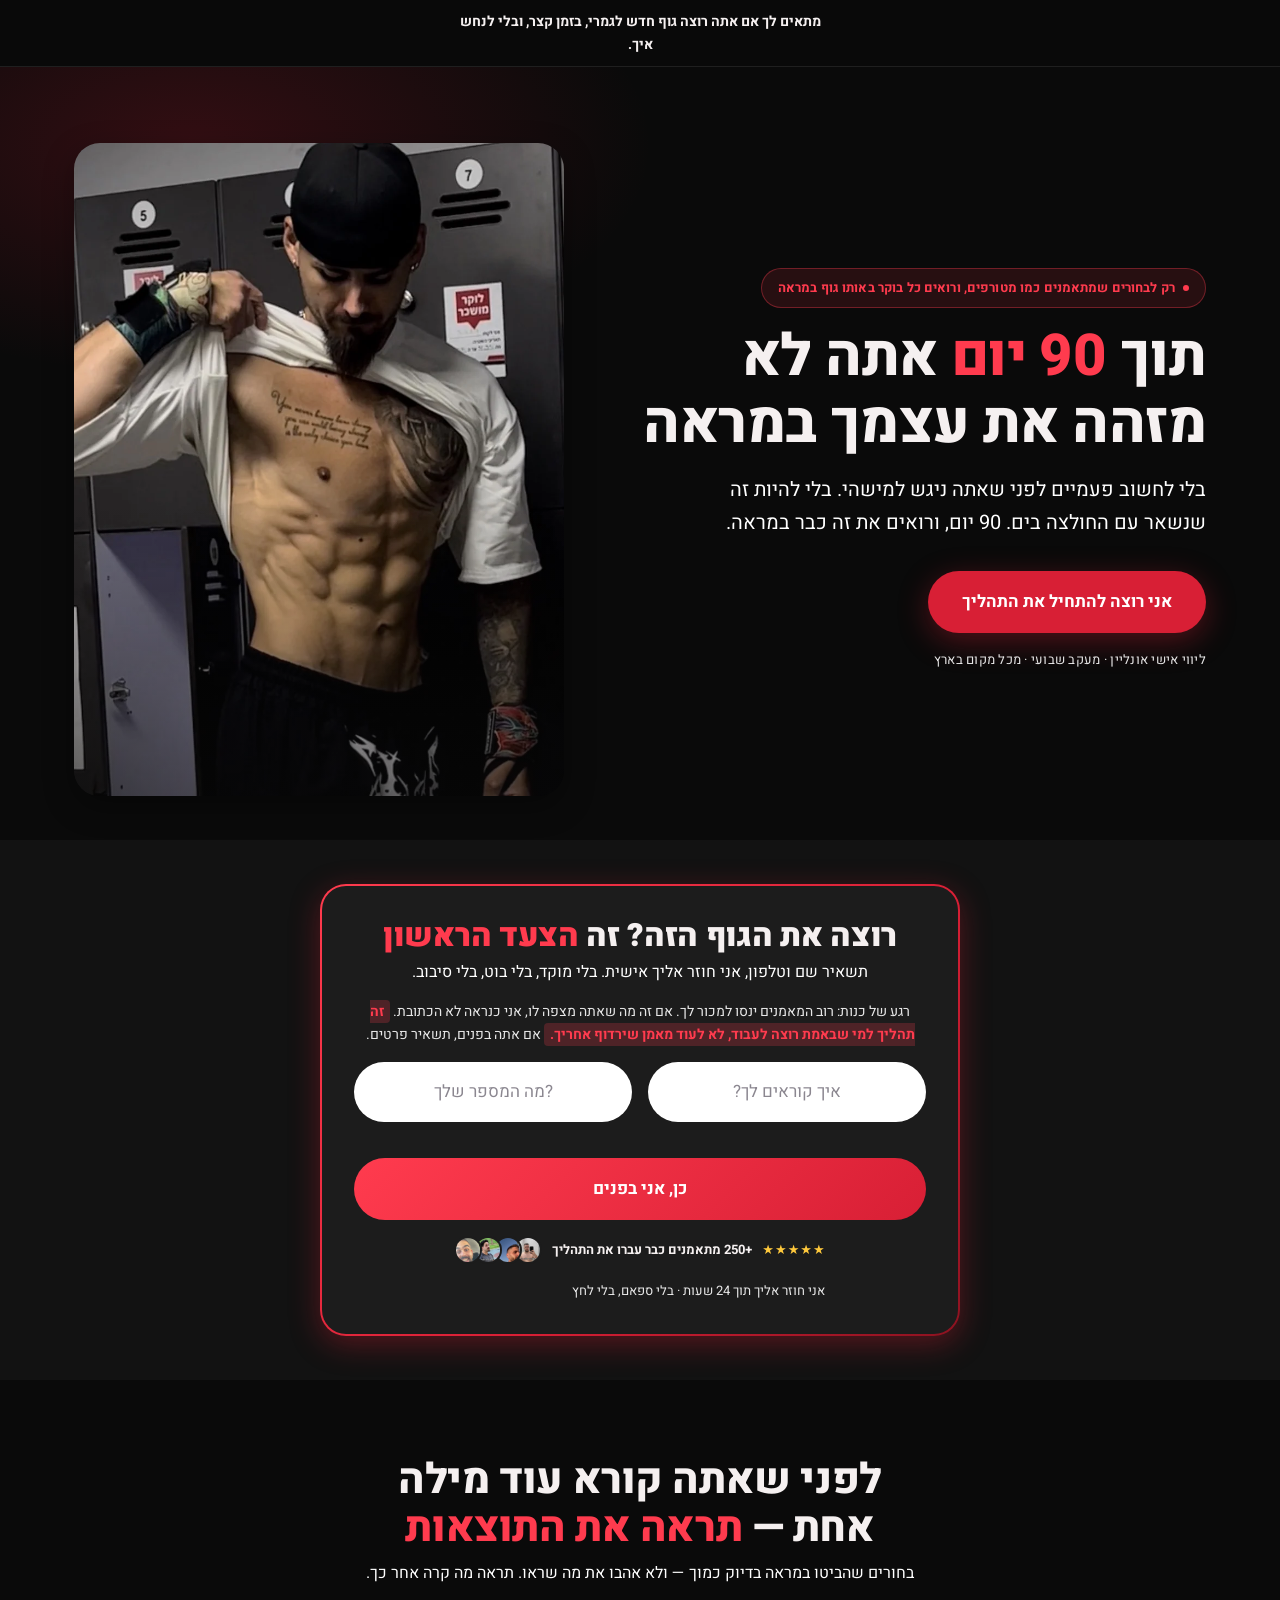
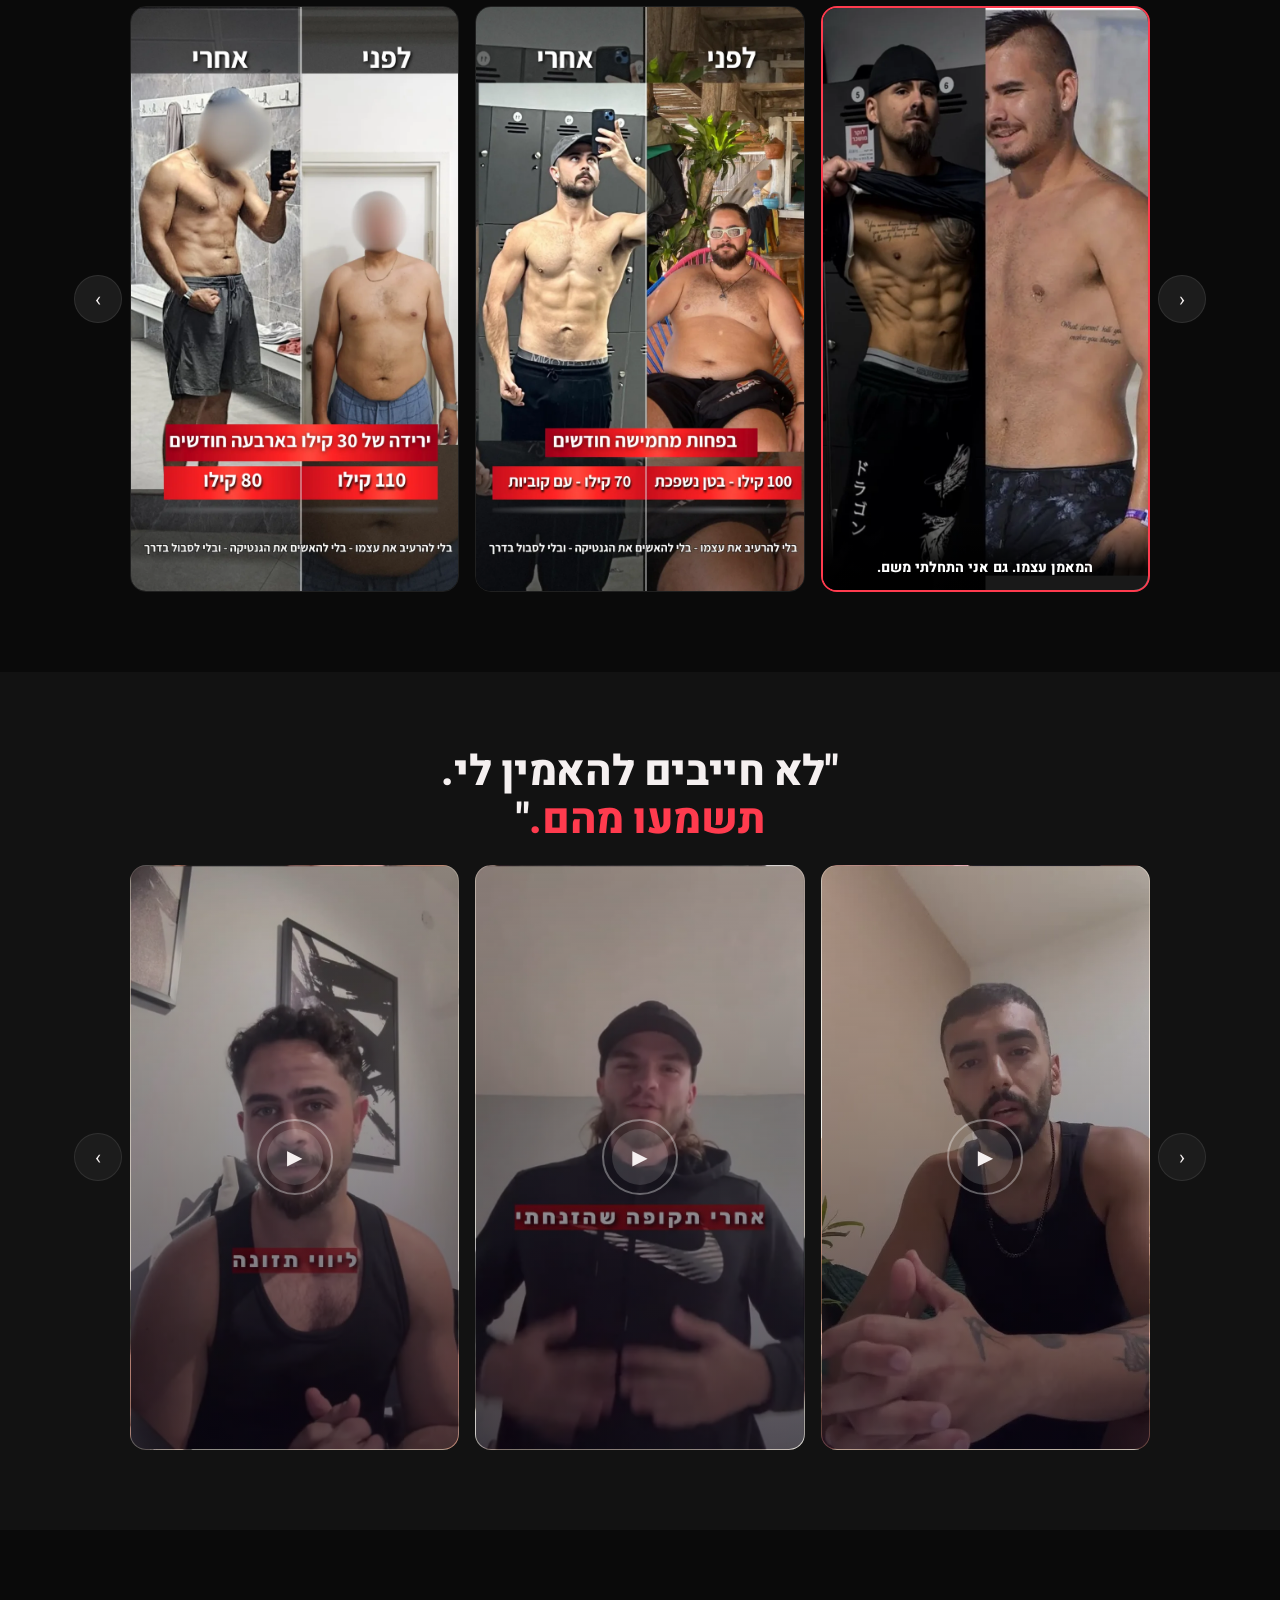
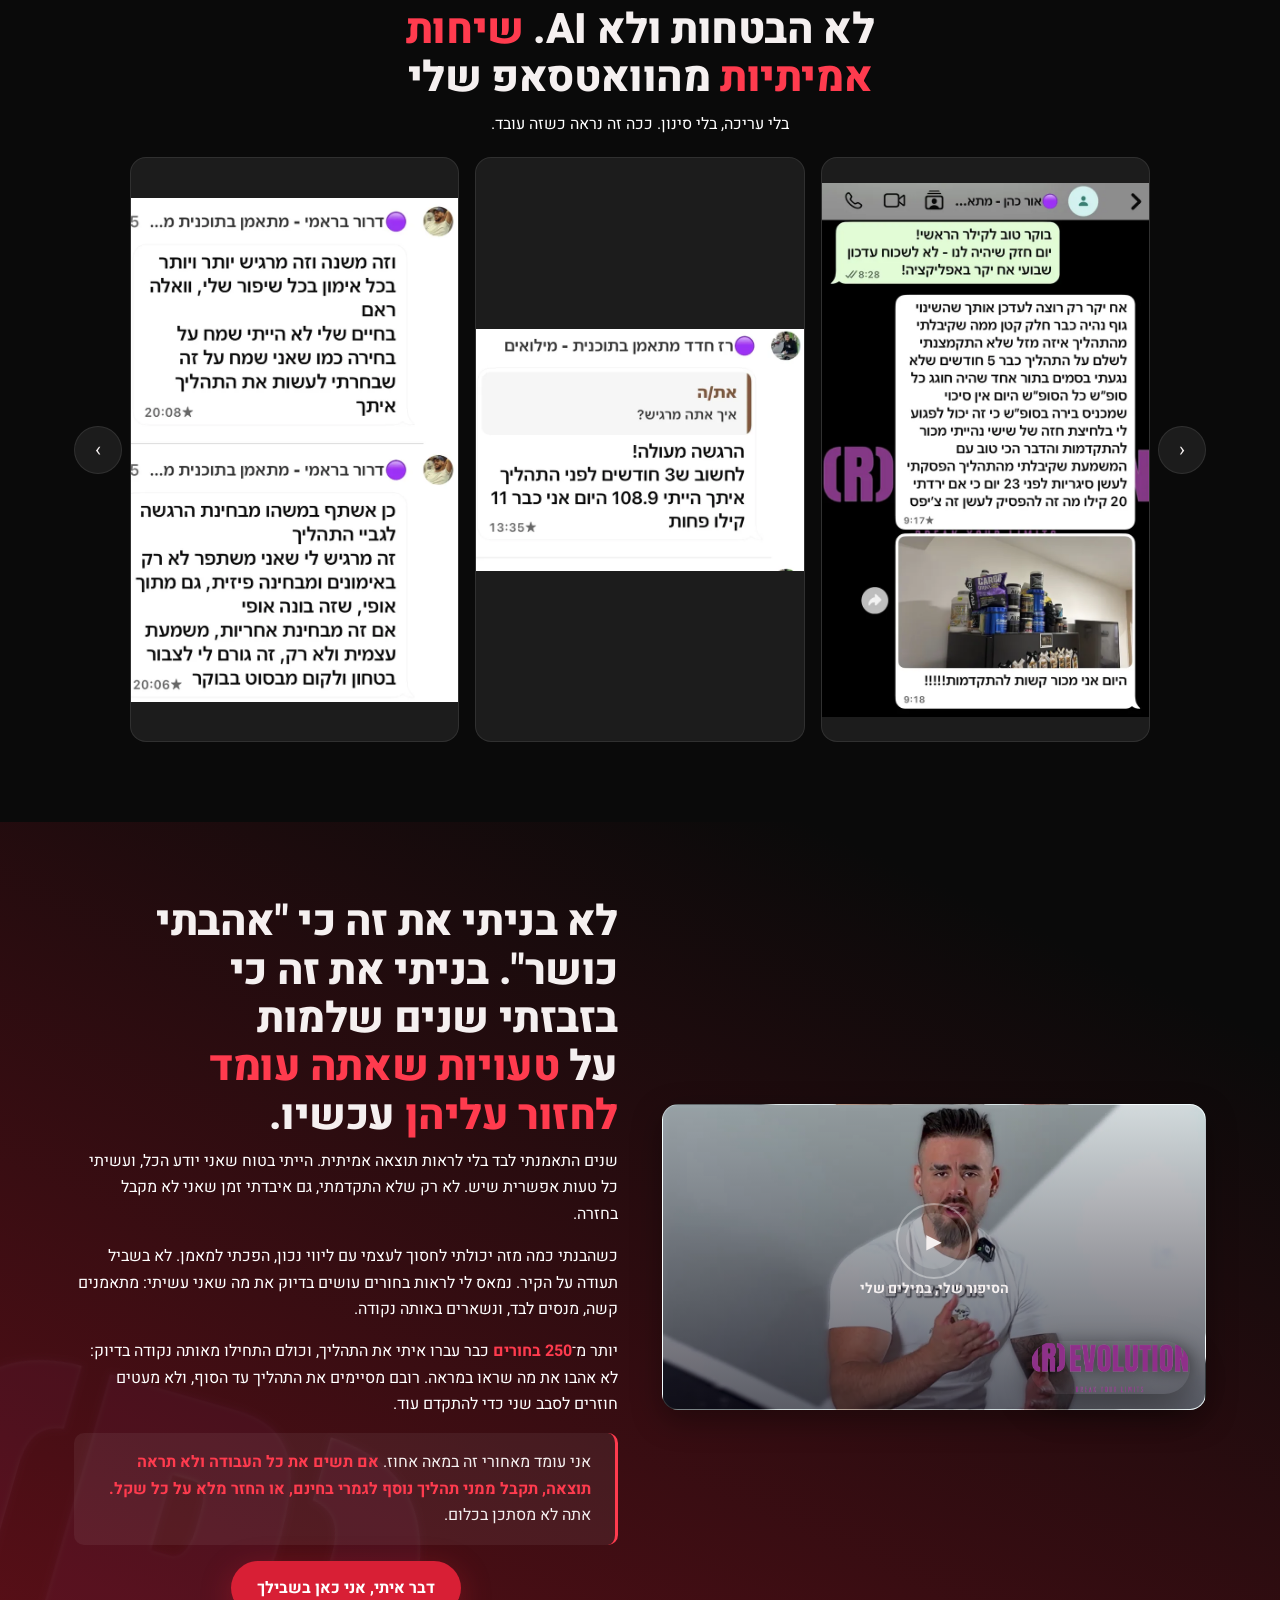
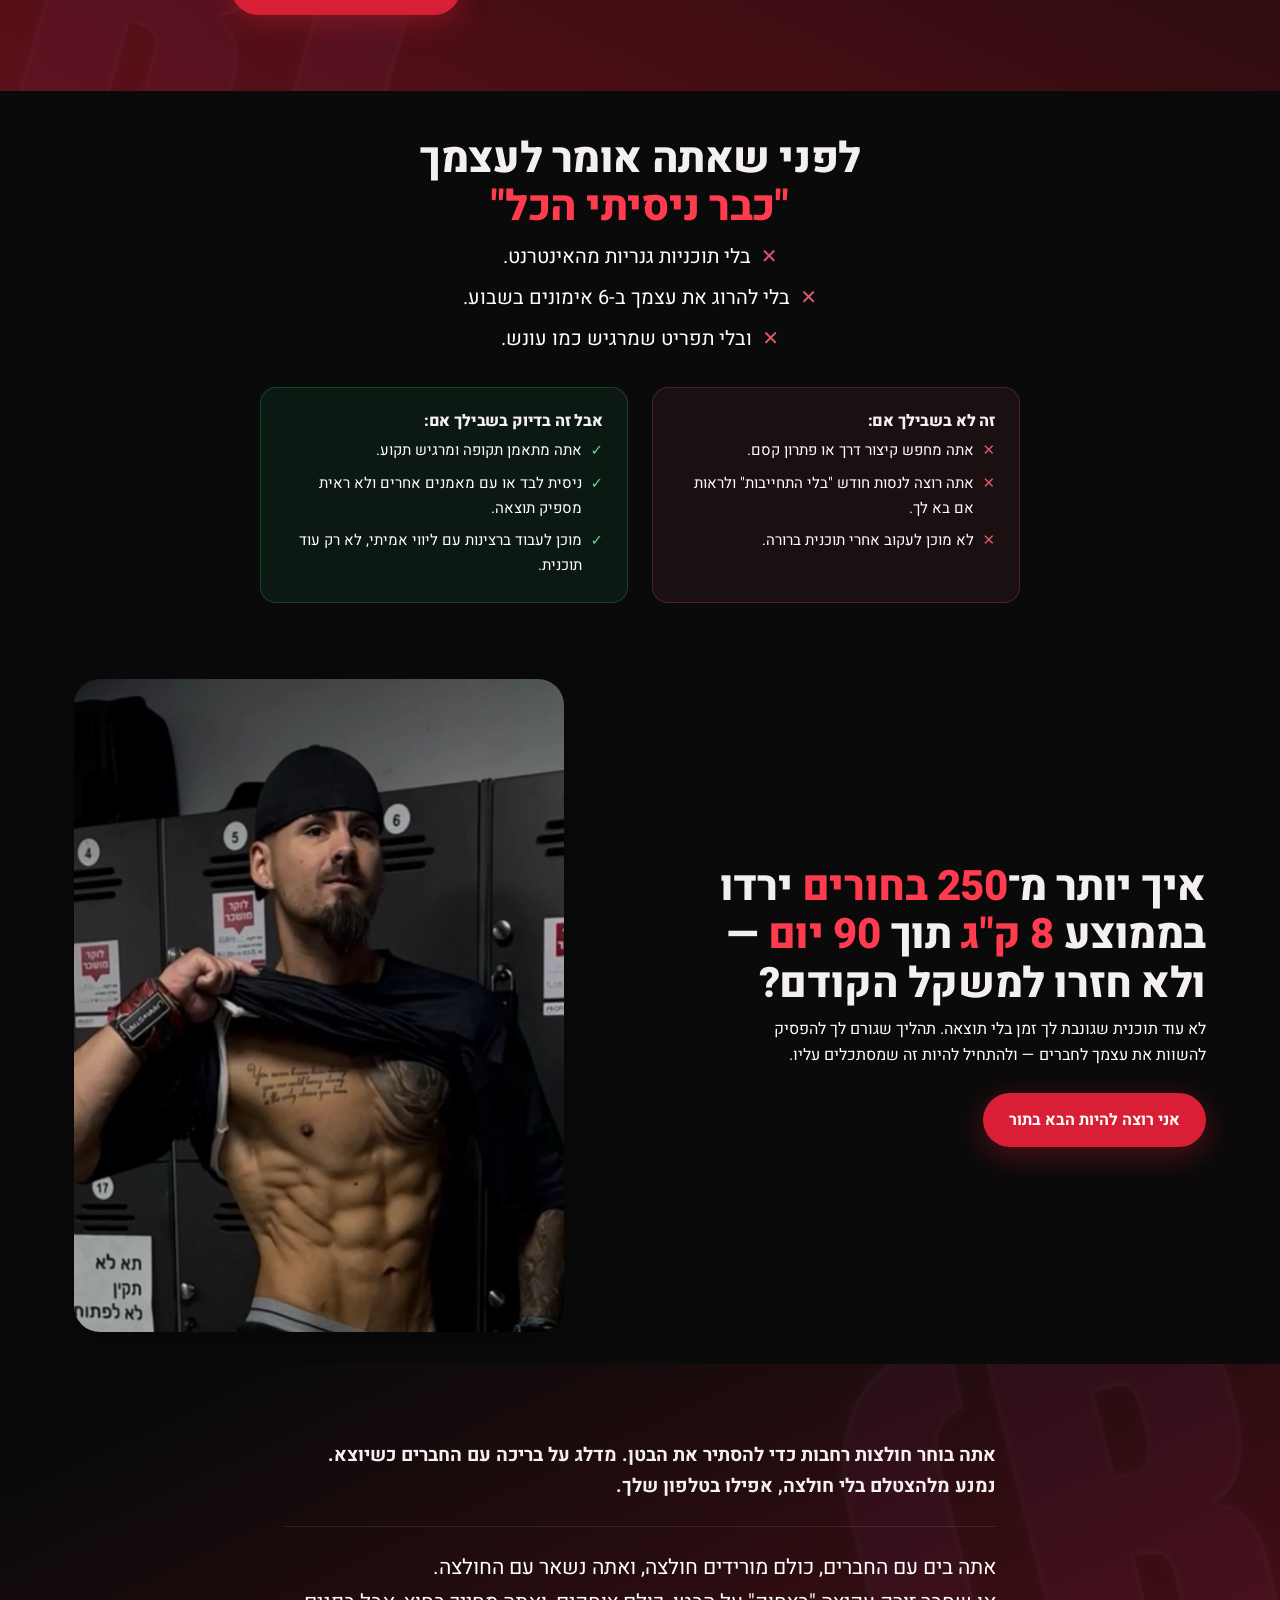
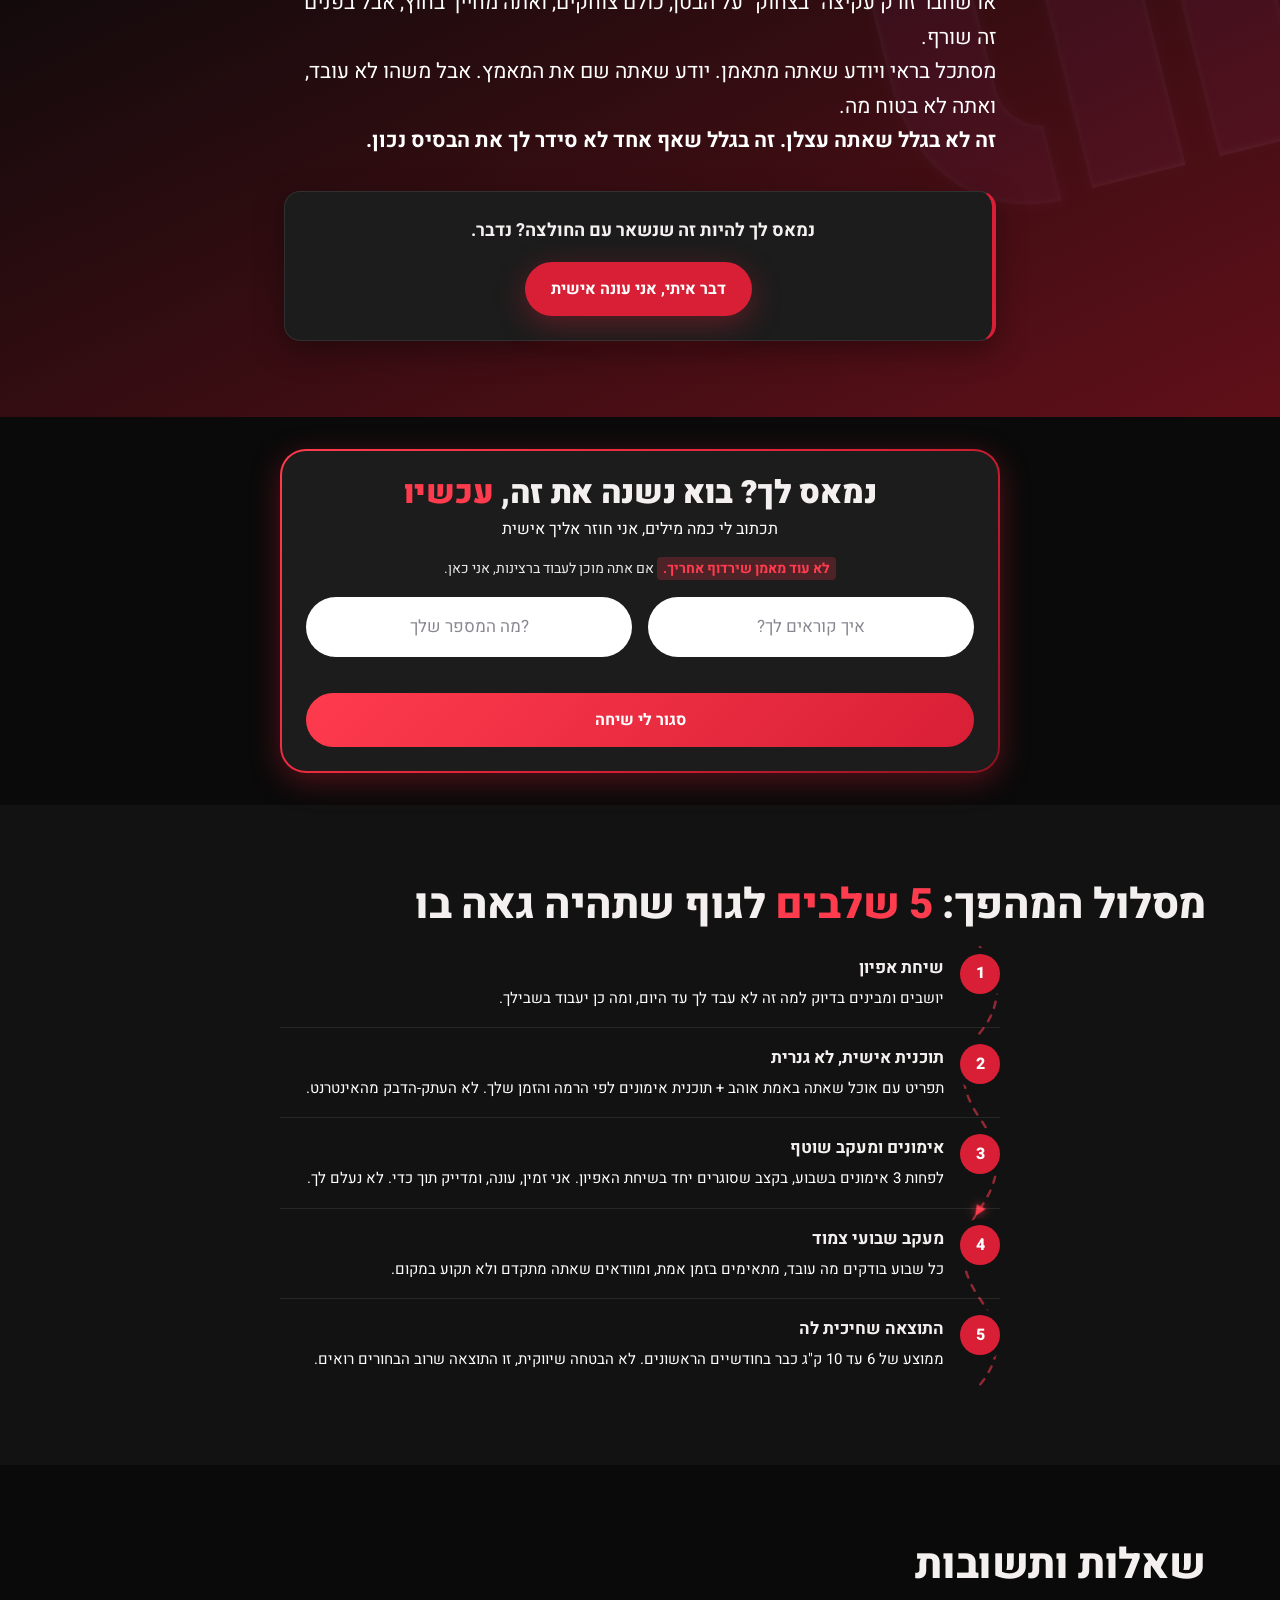
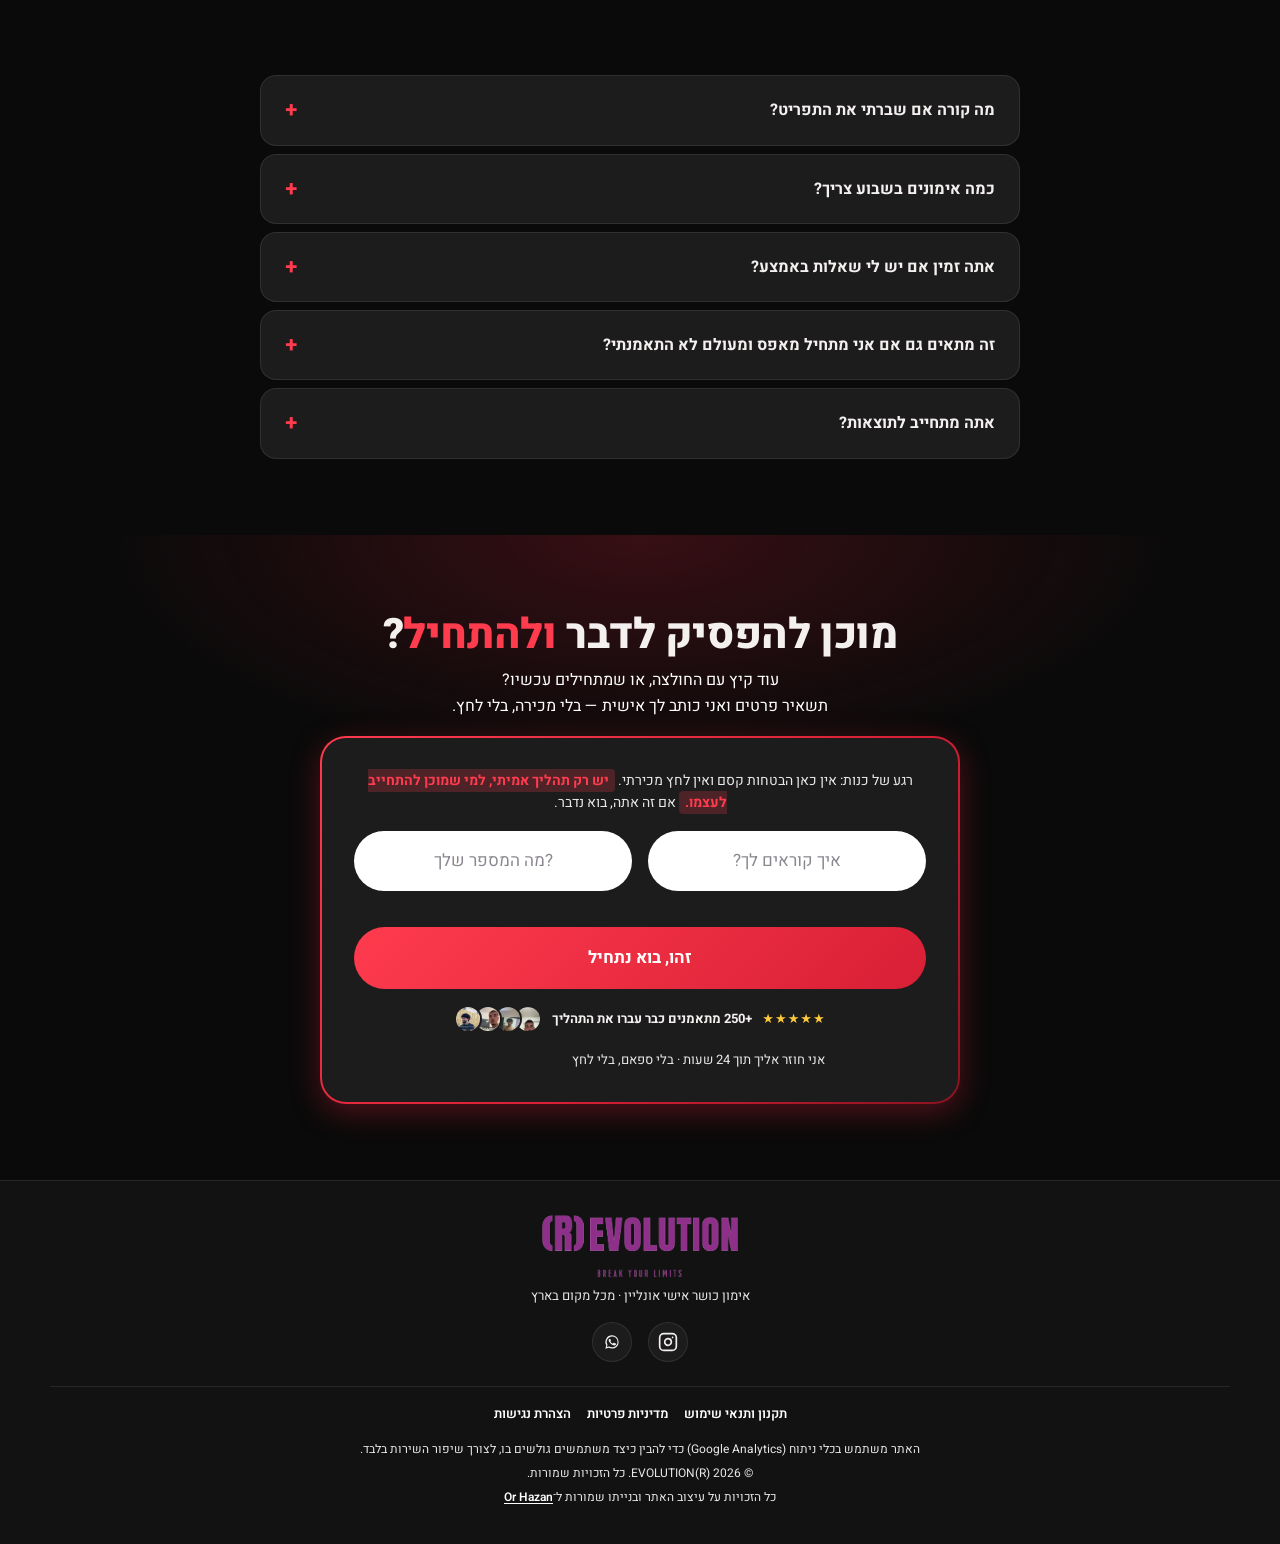
==== commit a9c0962c: "Fix cropped photos, remove trainee names from videos, pain-focused copy pass - Replaced two badly-cr" ====
--- a/index.html
+++ b/index.html
@@ -73,7 +73,7 @@
       <div class="hero-copy reveal">
         <p class="hero-banner"><span class="hero-banner-dot" aria-hidden="true"></span>רק לבחורים שמתאמנים כמו מטורפים, ורואים כל בוקר באותו גוף במראה</p>
         <h1 class="hero-title">תוך <span class="accent-text">90 יום</span> אתה לא מזהה את עצמך במראה</h1>
-        <p class="hero-sub">בלי לאבד שריר, בלי דיאטת רעב, ובלי אימון אחד מיותר. תהליך אחד שסוף סוף עובד — ורואים את זה כבר בחודש הראשון.</p>
+        <p class="hero-sub">בלי לחשוב פעמיים לפני שאתה ניגש למישהי. בלי להיות זה שנשאר עם החולצה בים. 90 יום, ורואים את זה כבר במראה.</p>
         <div class="hero-actions">
           <a href="#lead-form-hero" class="btn btn-accent btn-lg js-cta-scroll">אני רוצה להתחיל את התהליך</a>
         </div>
@@ -269,51 +269,39 @@
         <div class="carousel-track">
           <button class="video-card reveal" data-src="assets/optimized/videos/or-cohen.mp4" data-name="אור כהן" style="background-image:url('assets/optimized/posters/or-cohen-poster.webp')">
             <span class="video-play" aria-hidden="true">▶</span>
-            <span class="video-name">אור כהן</span>
           </button>
           <button class="video-card reveal" data-src="assets/optimized/videos/shon.mp4" data-name="שון" style="background-image:url('assets/optimized/posters/shon-poster.webp')">
             <span class="video-play" aria-hidden="true">▶</span>
-            <span class="video-name">שון</span>
           </button>
           <button class="video-card reveal" data-src="assets/optimized/videos/sani.mp4" data-name="סאני" style="background-image:url('assets/optimized/posters/sani-poster.webp')">
             <span class="video-play" aria-hidden="true">▶</span>
-            <span class="video-name">סאני</span>
           </button>
           <button class="video-card reveal" data-src="assets/optimized/videos/raz.mp4" data-name="רז" style="background-image:url('assets/optimized/posters/raz-poster.webp')">
             <span class="video-play" aria-hidden="true">▶</span>
-            <span class="video-name">רז</span>
           </button>
           <button class="video-card reveal" data-src="assets/optimized/videos/ron-bilya.mp4" data-name="רון בילייה" style="background-image:url('assets/optimized/posters/ron-bilya-poster.webp')">
             <span class="video-play" aria-hidden="true">▶</span>
-            <span class="video-name">רון בילייה</span>
           </button>
           <button class="video-card reveal" data-src="assets/optimized/videos/matan.mp4" data-name="מתן" style="background-image:url('assets/optimized/posters/matan-poster.webp')">
             <span class="video-play" aria-hidden="true">▶</span>
-            <span class="video-name">מתן</span>
           </button>
           <button class="video-card reveal" data-src="assets/optimized/videos/erol.mp4" data-name="ארול" style="background-image:url('assets/optimized/posters/erol-poster.webp')">
             <span class="video-play" aria-hidden="true">▶</span>
-            <span class="video-name">ארול</span>
           </button>
           <button class="video-card reveal" data-src="assets/optimized/videos/yair.mp4" data-name="יאיר" style="background-image:url('assets/optimized/posters/yair-poster.webp')">
             <span class="video-play" aria-hidden="true">▶</span>
-            <span class="video-name">יאיר</span>
           </button>
           <button class="video-card reveal" data-src="assets/optimized/videos/niv.mp4" data-name="ניב" style="background-image:url('assets/optimized/posters/niv-poster.webp')">
             <span class="video-play" aria-hidden="true">▶</span>
-            <span class="video-name">ניב</span>
           </button>
           <button class="video-card reveal" data-src="assets/optimized/videos/amit-ozen.mp4" data-name="עמית אוזן" style="background-image:url('assets/optimized/posters/amit-ozen-poster.webp')">
             <span class="video-play" aria-hidden="true">▶</span>
-            <span class="video-name">עמית אוזן</span>
           </button>
           <button class="video-card reveal" data-src="assets/optimized/videos/tuvs.mp4" data-name="מתאמן בתהליך" style="background-image:url('assets/optimized/posters/tuvs-poster.webp')">
             <span class="video-play" aria-hidden="true">▶</span>
-            <span class="video-name">מתאמן בתהליך</span>
           </button>
           <button class="video-card reveal" data-src="assets/optimized/videos/trainee-1.mp4" data-name="מתאמן בתהליך" style="background-image:url('assets/optimized/posters/trainee-1-poster.webp')">
             <span class="video-play" aria-hidden="true">▶</span>
-            <span class="video-name">מתאמן בתהליך</span>
           </button>
         </div>
         <button class="carousel-btn carousel-btn--next" aria-label="הסרטון הבא">›</button>
@@ -434,7 +422,7 @@
     <div class="wrap proof-stat-grid">
       <div class="proof-stat-copy reveal">
         <h2>איך יותר מ־<span class="accent-text">250 בחורים</span> ירדו בממוצע <span class="accent-text">8 ק"ג</span> תוך <span class="accent-text">90 יום</span> — ולא חזרו למשקל הקודם?</h2>
-        <p class="proof-stat-sub">בלי קיצורי דרך, בלי הבטחות ריקות. רק תהליך שעובד, שוב ושוב, כל פעם מחדש.</p>
+        <p class="proof-stat-sub">לא עוד תוכנית שגונבת לך זמן בלי תוצאה. תהליך שגורם לך להפסיק להשוות את עצמך לחברים — ולהתחיל להיות זה שמסתכלים עליו.</p>
         <a href="#lead-form-mid" class="btn btn-accent js-cta-scroll">אני רוצה להיות הבא בתור</a>
       </div>
       <div class="proof-stat-media reveal">
@@ -458,7 +446,7 @@
         <strong>זה לא בגלל שאתה עצלן. זה בגלל שאף אחד לא סידר לך את הבסיס נכון.</strong>
       </p>
       <div class="mini-cta reveal">
-        <p class="mini-cta-text">רוצה לשנות את זה? נדבר.</p>
+        <p class="mini-cta-text">נמאס לך להיות זה שנשאר עם החולצה? נדבר.</p>
         <a href="#lead-form-mid" class="btn btn-accent js-cta-scroll">דבר איתי, אני עונה אישית</a>
       </div>
     </div>
@@ -584,7 +572,7 @@
     <div class="wrap">
       <div class="final-cta-head reveal">
         <h2>מוכן להפסיק לדבר <span class="accent-text">ולהתחיל</span>?</h2>
-        <p>תשאיר פרטים ואני כותב לך אישית.<br>בלי מכירה, בלי לחץ, רק שיחה כנה בינינו.</p>
+        <p>עוד קיץ עם החולצה, או שמתחילים עכשיו?<br>תשאיר פרטים ואני כותב לך אישית — בלי מכירה, בלי לחץ.</p>
       </div>
       <form class="lead-form lead-form--final reveal" id="lead-form-final" novalidate>
         <p class="form-honesty">רגע של כנות: אין כאן הבטחות קסם ואין לחץ מכירתי. <mark>יש רק תהליך אמיתי, למי שמוכן להתחייב לעצמו.</mark> אם זה אתה, בוא נדבר.</p>
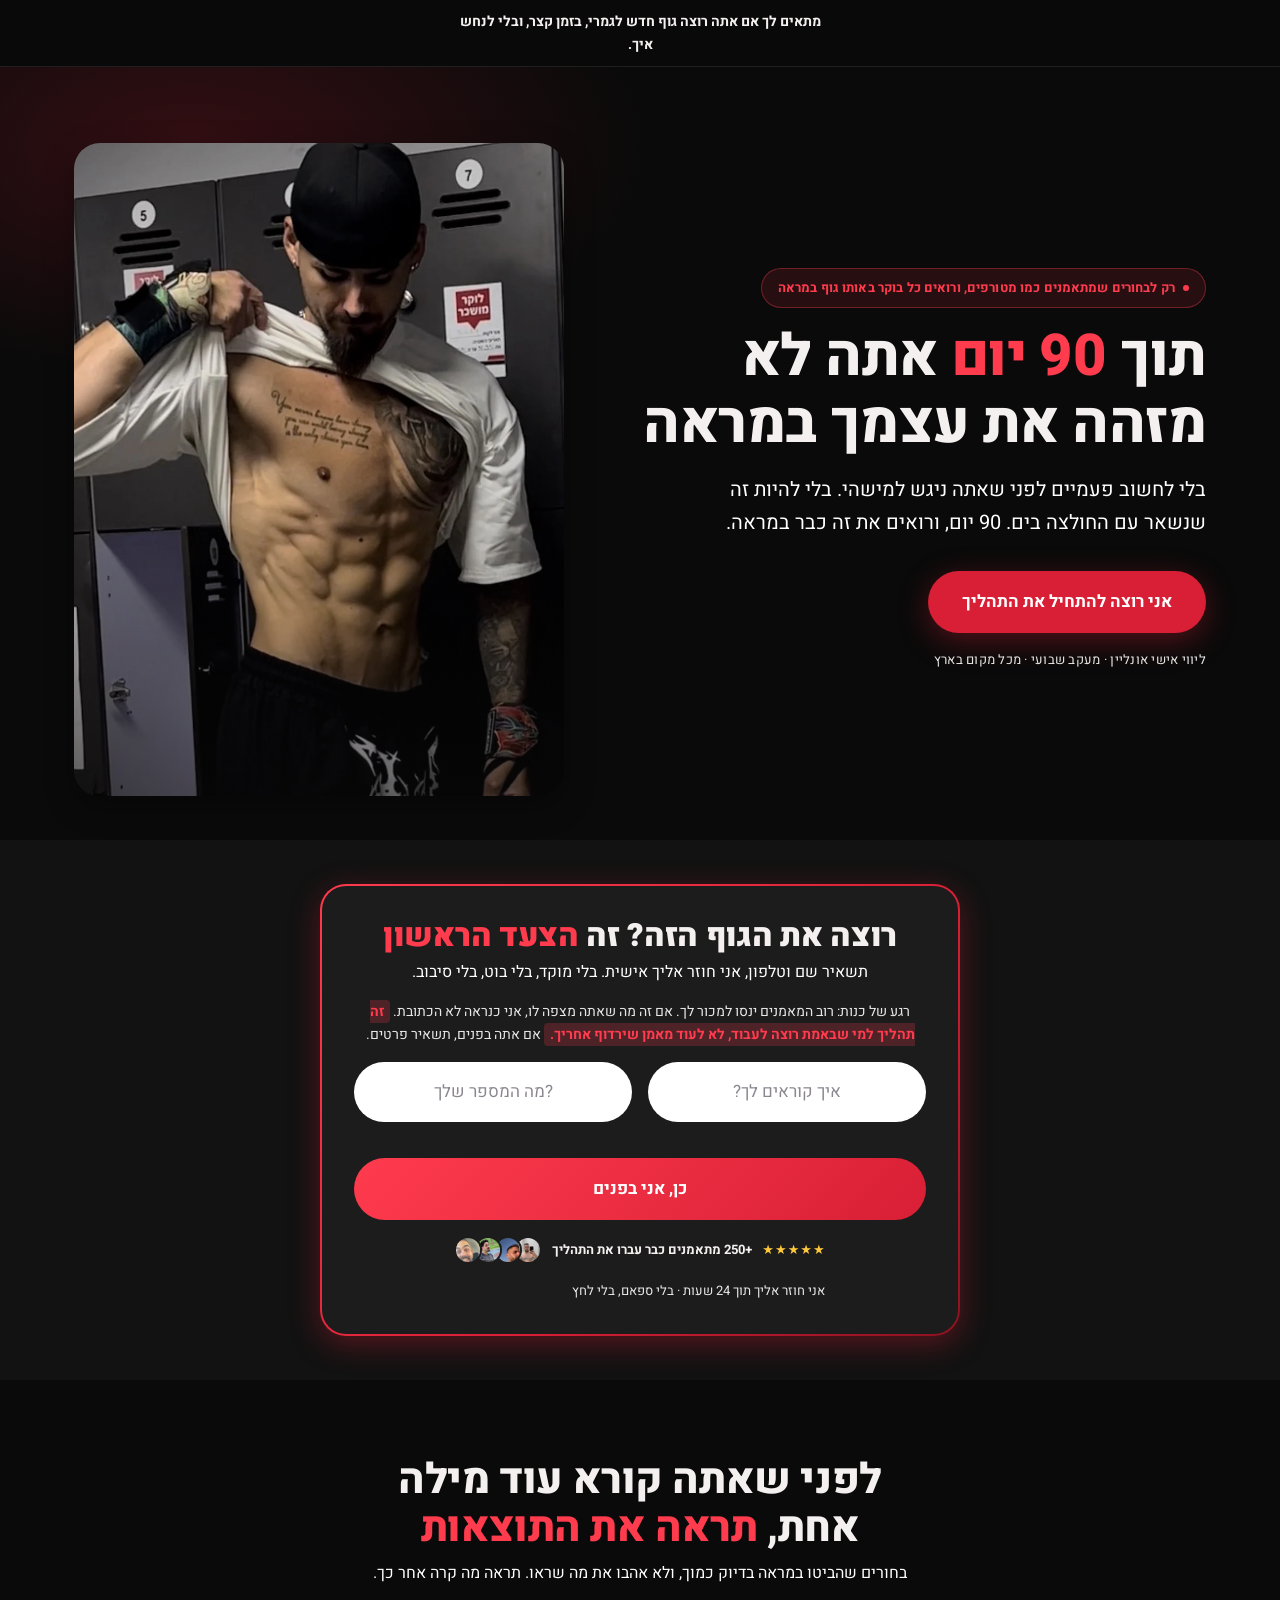
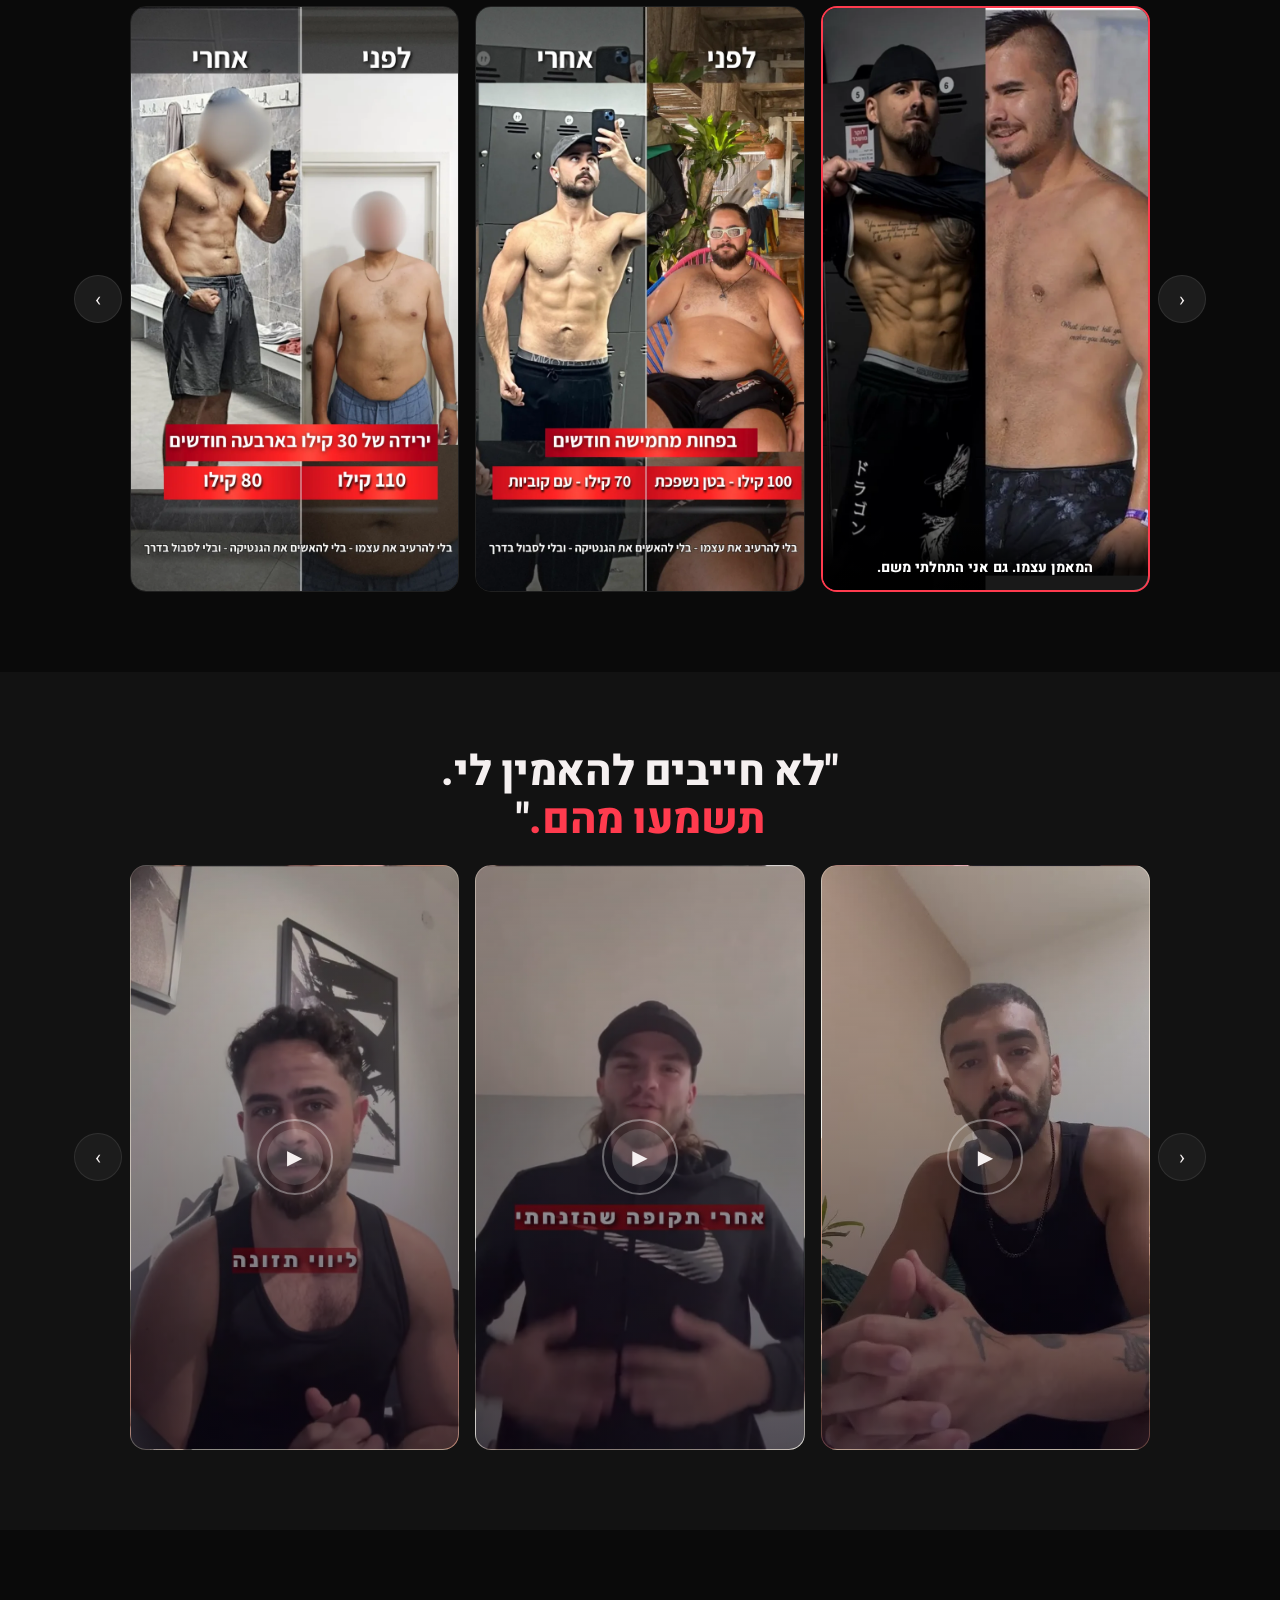
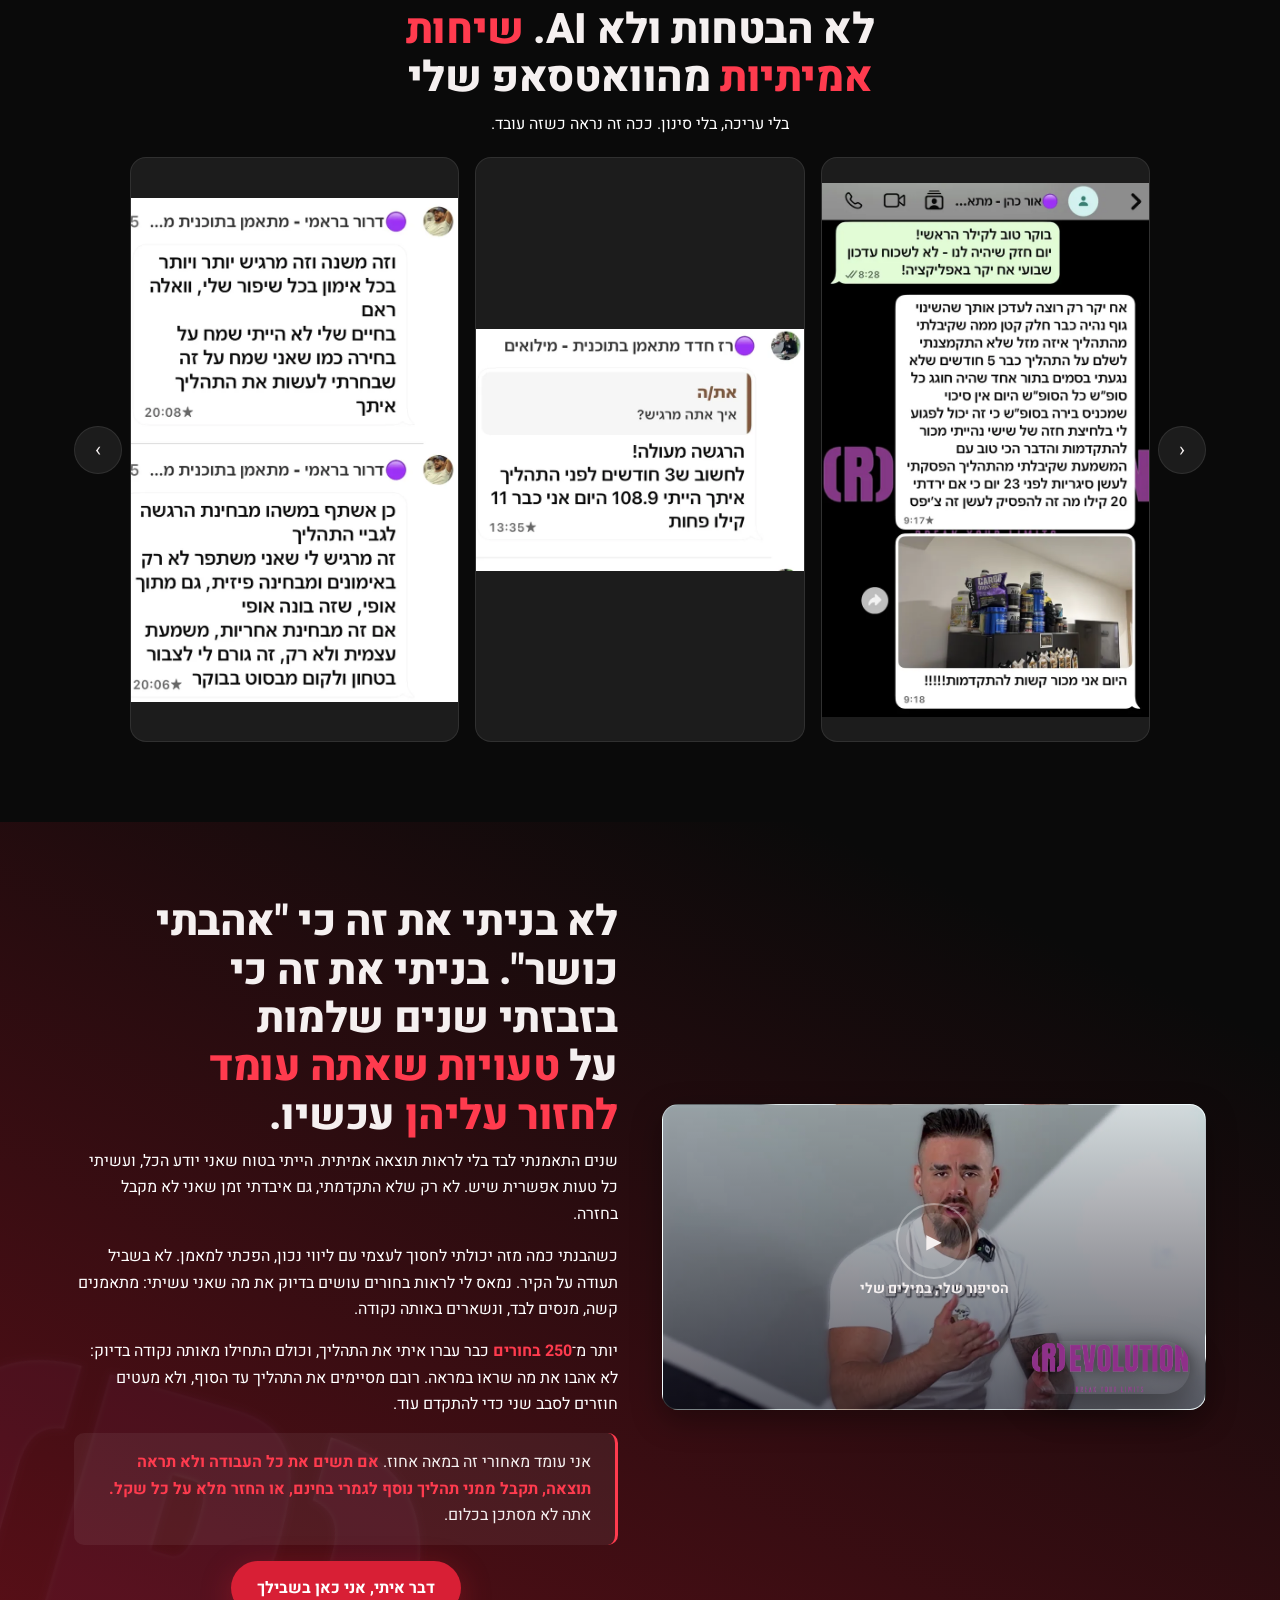
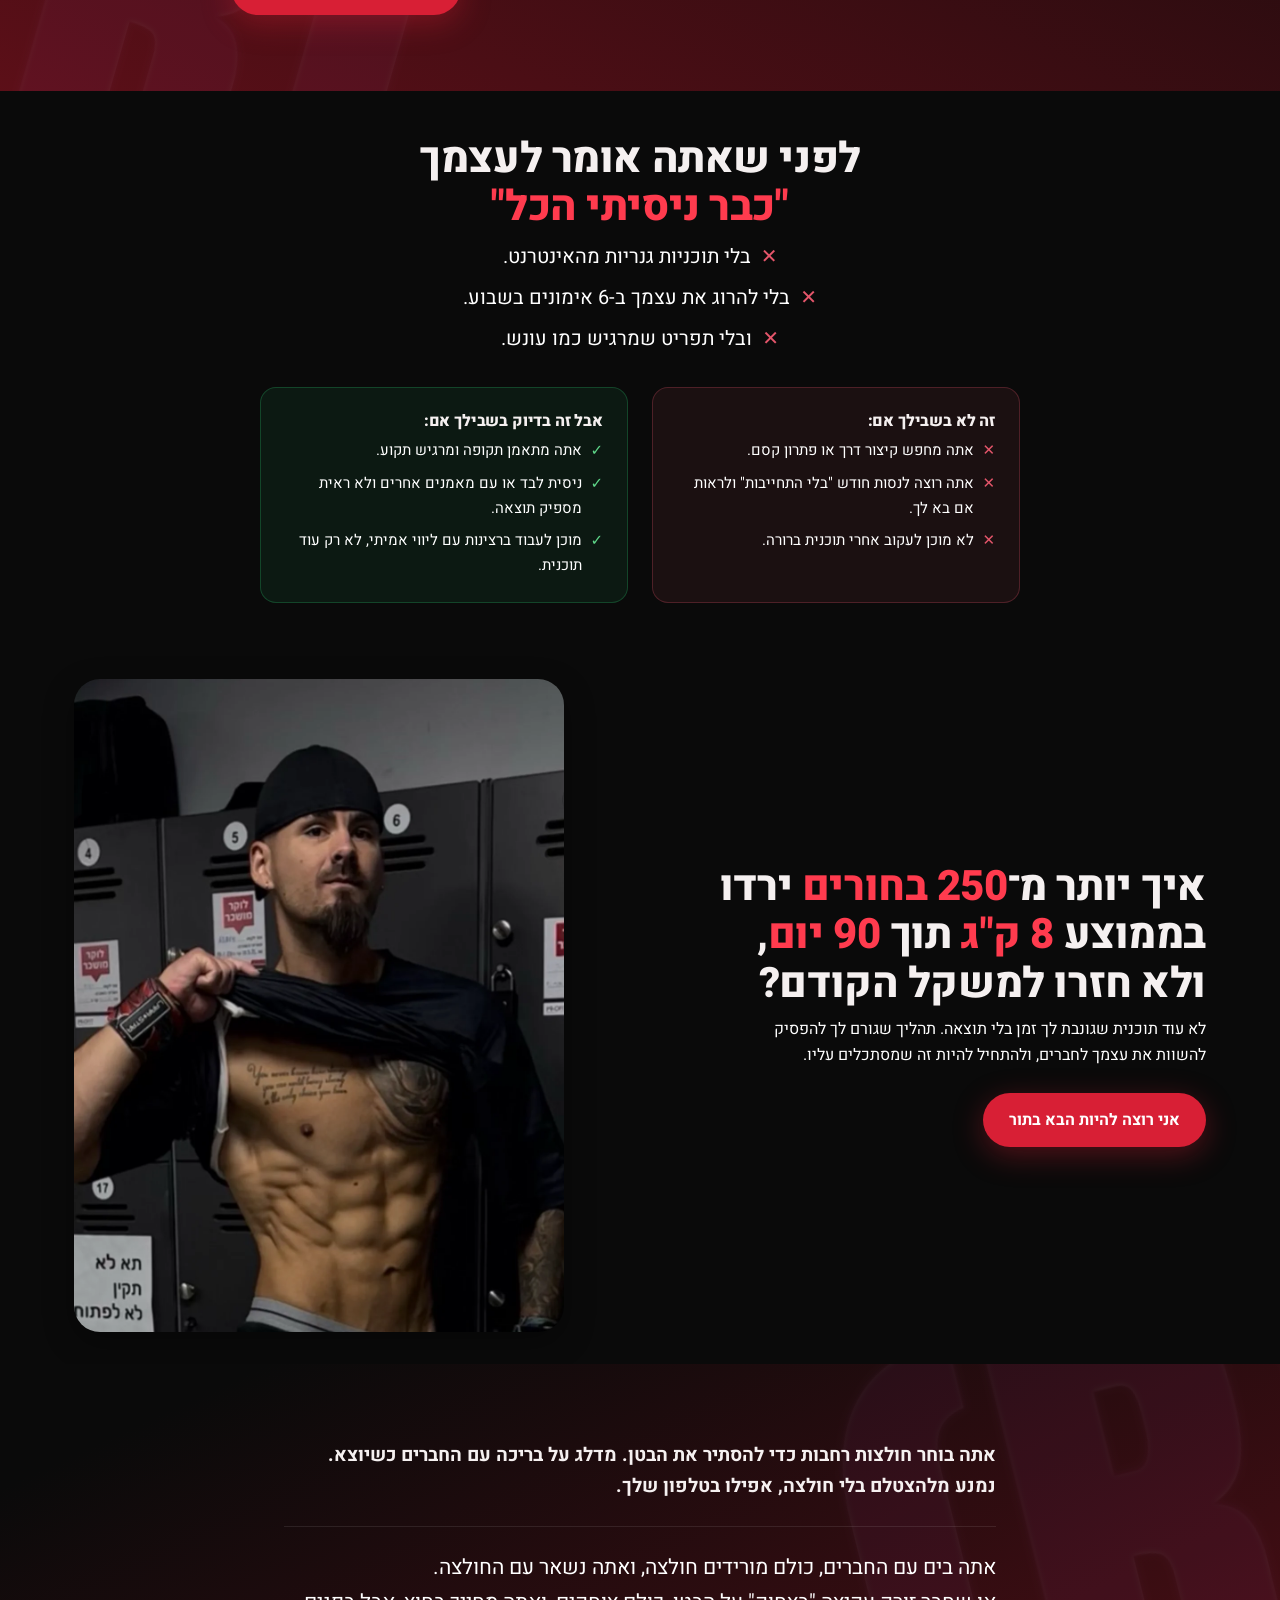
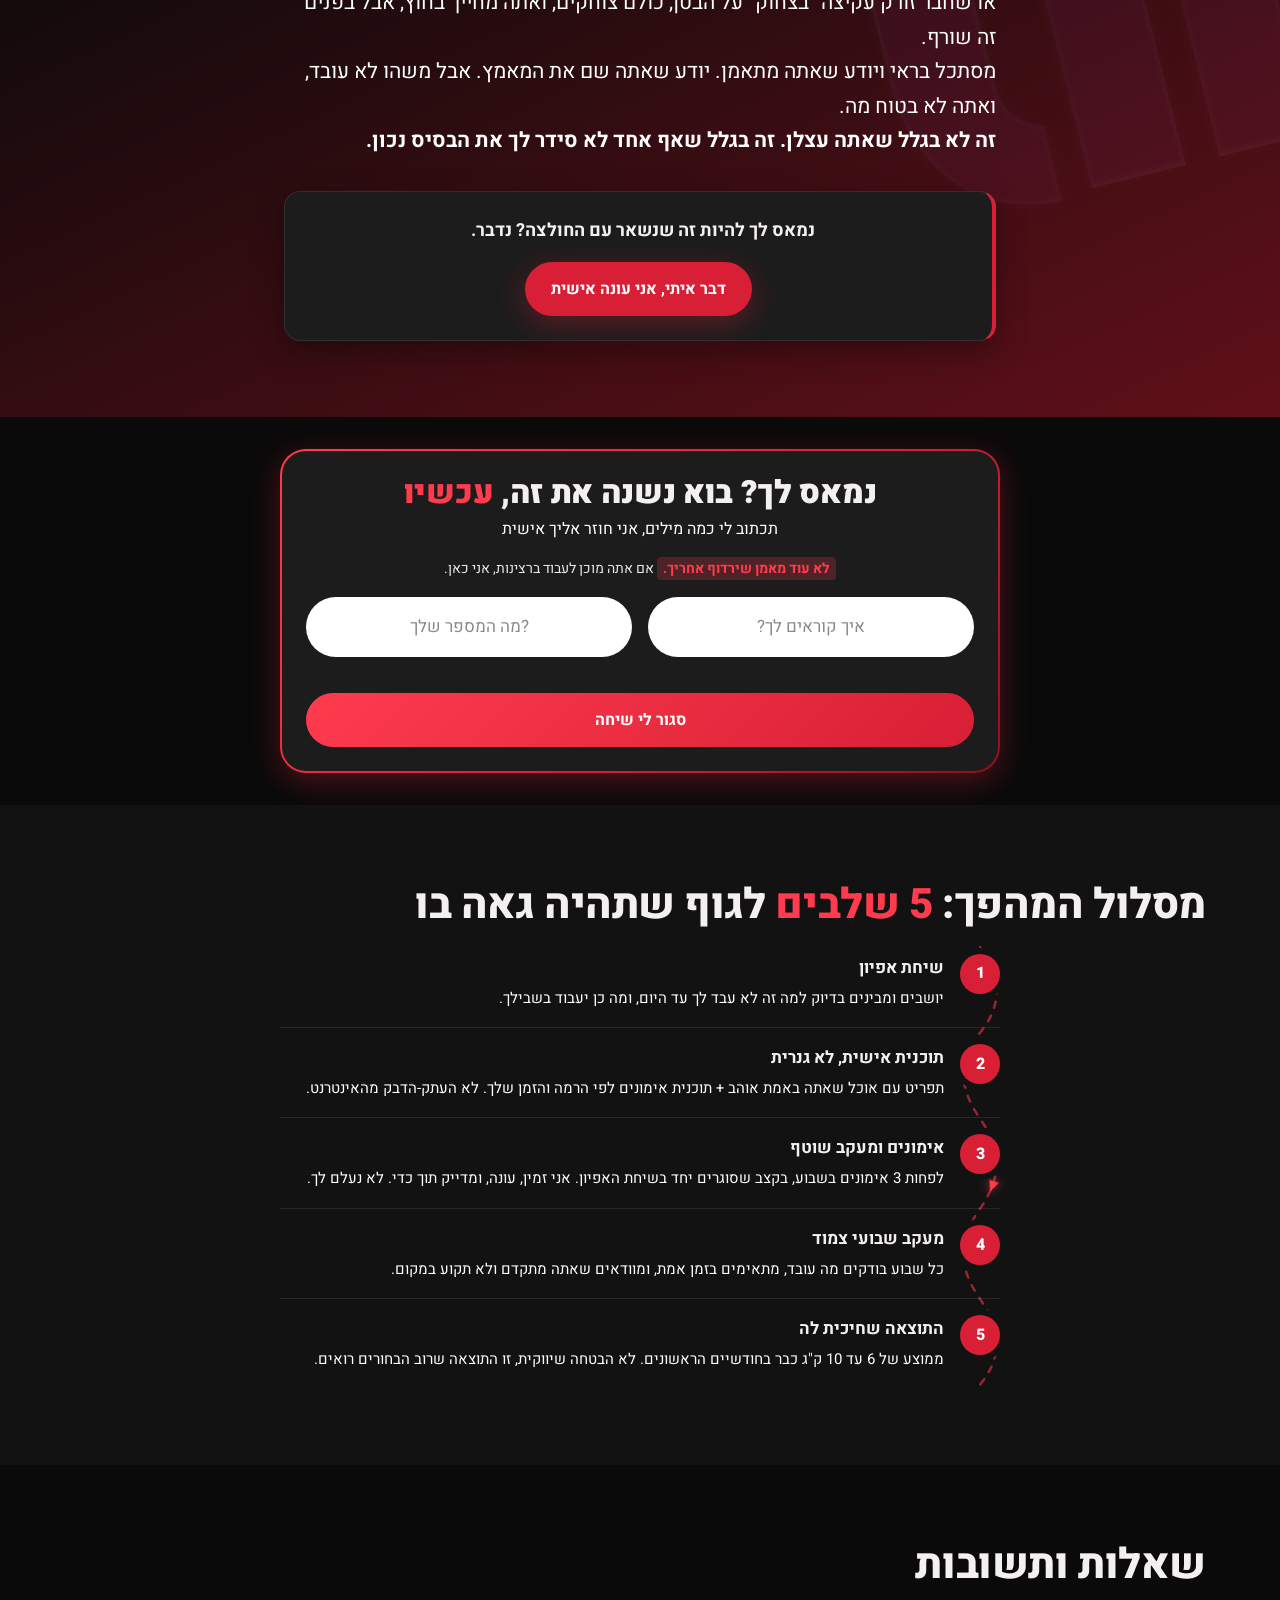
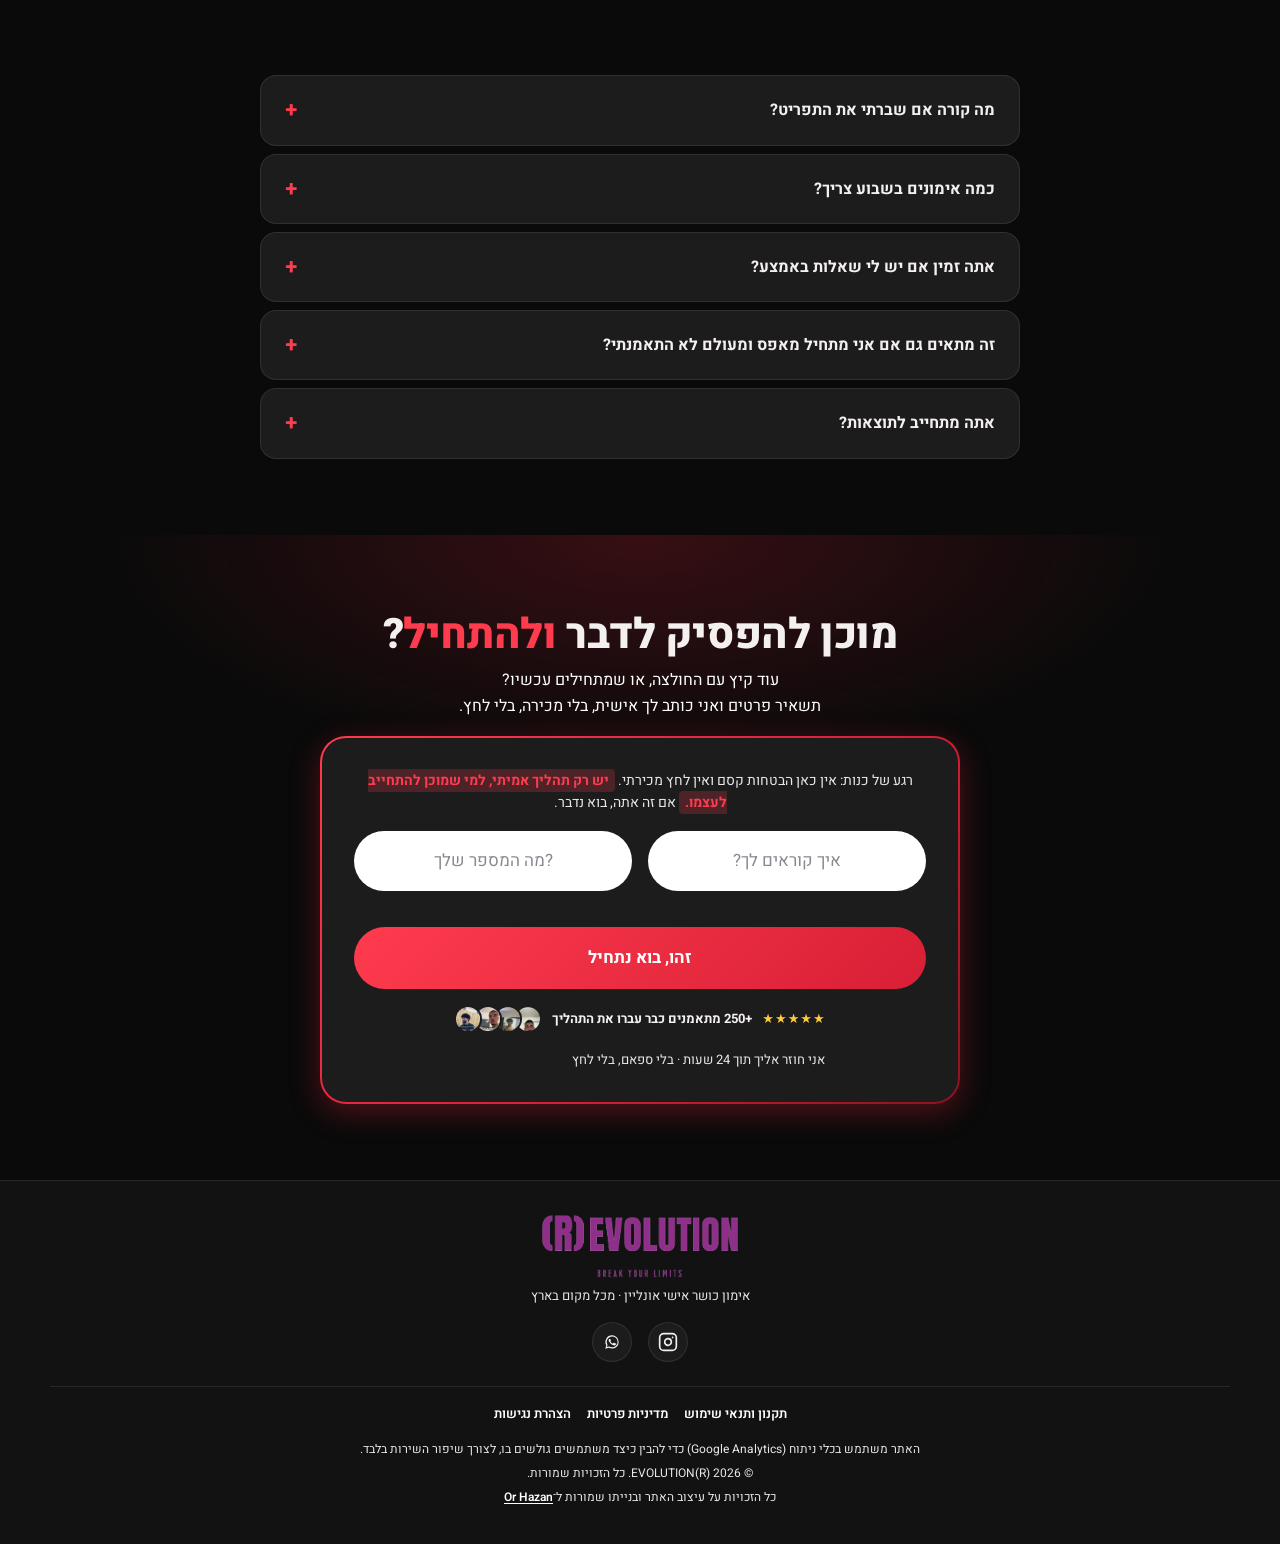
==== commit 594824c0: "Center hero copy on mobile and remove all em-dashes from site copy Mentor requested the hero section" ====
--- a/index.html
+++ b/index.html
@@ -128,13 +128,13 @@
   <!-- ============ 2. BEFORE / AFTER — results first, before any long story ============ -->
   <section class="before-after" id="before-after">
     <div class="wrap">
-      <h2 class="reveal">לפני שאתה קורא עוד מילה אחת — <span class="accent-text">תראה את התוצאות</span></h2>
-      <p class="testimonials-sub reveal">בחורים שהביטו במראה בדיוק כמוך — ולא אהבו את מה שראו. תראה מה קרה אחר כך.</p>
+      <h2 class="reveal">לפני שאתה קורא עוד מילה אחת, <span class="accent-text">תראה את התוצאות</span></h2>
+      <p class="testimonials-sub reveal">בחורים שהביטו במראה בדיוק כמוך, ולא אהבו את מה שראו. תראה מה קרה אחר כך.</p>
       <div class="carousel reveal">
         <button class="carousel-btn carousel-btn--prev" aria-label="התמונה הקודמת">‹</button>
         <div class="carousel-track">
-          <button class="ba-item ba-item--ram" data-caption="הטרנספורמציה של ראם עצמו — 2017 מול היום">
-            <img src="assets/optimized/before-after/ram-own-composite.webp" width="800" height="1422" loading="lazy" alt="ראם עצמו, לפני ואחרי — תמונה משנת 2017 מול היום">
+          <button class="ba-item ba-item--ram" data-caption="הטרנספורמציה של ראם עצמו: 2017 מול היום">
+            <img src="assets/optimized/before-after/ram-own-composite.webp" width="800" height="1422" loading="lazy" alt="ראם עצמו, לפני ואחרי, תמונה משנת 2017 מול היום">
             <span class="ba-item-badge">המאמן עצמו. גם אני התחלתי משם.</span>
           </button>
           <button class="ba-item" data-caption="תוצאה אמיתית מהתהליך עם ראם">
@@ -421,8 +421,8 @@
   <section class="proof-stat">
     <div class="wrap proof-stat-grid">
       <div class="proof-stat-copy reveal">
-        <h2>איך יותר מ־<span class="accent-text">250 בחורים</span> ירדו בממוצע <span class="accent-text">8 ק"ג</span> תוך <span class="accent-text">90 יום</span> — ולא חזרו למשקל הקודם?</h2>
-        <p class="proof-stat-sub">לא עוד תוכנית שגונבת לך זמן בלי תוצאה. תהליך שגורם לך להפסיק להשוות את עצמך לחברים — ולהתחיל להיות זה שמסתכלים עליו.</p>
+        <h2>איך יותר מ־<span class="accent-text">250 בחורים</span> ירדו בממוצע <span class="accent-text">8 ק"ג</span> תוך <span class="accent-text">90 יום</span>, ולא חזרו למשקל הקודם?</h2>
+        <p class="proof-stat-sub">לא עוד תוכנית שגונבת לך זמן בלי תוצאה. תהליך שגורם לך להפסיק להשוות את עצמך לחברים, ולהתחיל להיות זה שמסתכלים עליו.</p>
         <a href="#lead-form-mid" class="btn btn-accent js-cta-scroll">אני רוצה להיות הבא בתור</a>
       </div>
       <div class="proof-stat-media reveal">
@@ -572,7 +572,7 @@
     <div class="wrap">
       <div class="final-cta-head reveal">
         <h2>מוכן להפסיק לדבר <span class="accent-text">ולהתחיל</span>?</h2>
-        <p>עוד קיץ עם החולצה, או שמתחילים עכשיו?<br>תשאיר פרטים ואני כותב לך אישית — בלי מכירה, בלי לחץ.</p>
+        <p>עוד קיץ עם החולצה, או שמתחילים עכשיו?<br>תשאיר פרטים ואני כותב לך אישית, בלי מכירה, בלי לחץ.</p>
       </div>
       <form class="lead-form lead-form--final reveal" id="lead-form-final" novalidate>
         <p class="form-honesty">רגע של כנות: אין כאן הבטחות קסם ואין לחץ מכירתי. <mark>יש רק תהליך אמיתי, למי שמוכן להתחייב לעצמו.</mark> אם זה אתה, בוא נדבר.</p>
--- a/css/style.css
+++ b/css/style.css
@@ -50,7 +50,16 @@
 
 *, *::before, *::after { box-sizing: border-box; margin: 0; padding: 0; }
 
-html { scroll-behavior: smooth; }
+/* overflow-x:hidden here (not on body) clips any stray horizontal overflow —
+   third-party widgets (e.g. the UserWay accessibility script) or a layout
+   quirk can inject content a few pixels wider than the viewport, which
+   otherwise turns the whole page horizontally draggable. Deliberately NOT
+   also set on body: doing that forces the UA to compute body's overflow-y
+   as auto too (per spec, when one axis is non-visible the other can't stay
+   truly visible), which makes body its own nested scroll container and
+   breaks position:sticky on .site-header. html alone was already the
+   page's real scrolling element, so this doesn't introduce a second one. */
+html { scroll-behavior: smooth; overflow-x: hidden; }
 
 body {
   font-family: var(--font);
@@ -752,6 +761,12 @@
 @media (max-width: 900px) {
   .hero-grid { grid-template-columns: 1fr; }
   .hero-media { aspect-ratio: 4/3; }
+  /* Client's mentor asked for the hero copy centered once it stacks to a
+     single column on mobile (was start/right-aligned, matching the
+     desktop side-by-side layout, which looked lopsided once stacked). */
+  .hero-copy { text-align: center; }
+  .hero-banner { margin-inline: auto; }
+  .hero-actions { justify-content: center; }
   .proof-stat-grid { grid-template-columns: 1fr; }
   .proof-stat-media { order: -1; max-width: 340px; margin-inline: auto; }
   .who-grid { grid-template-columns: 1fr; }
